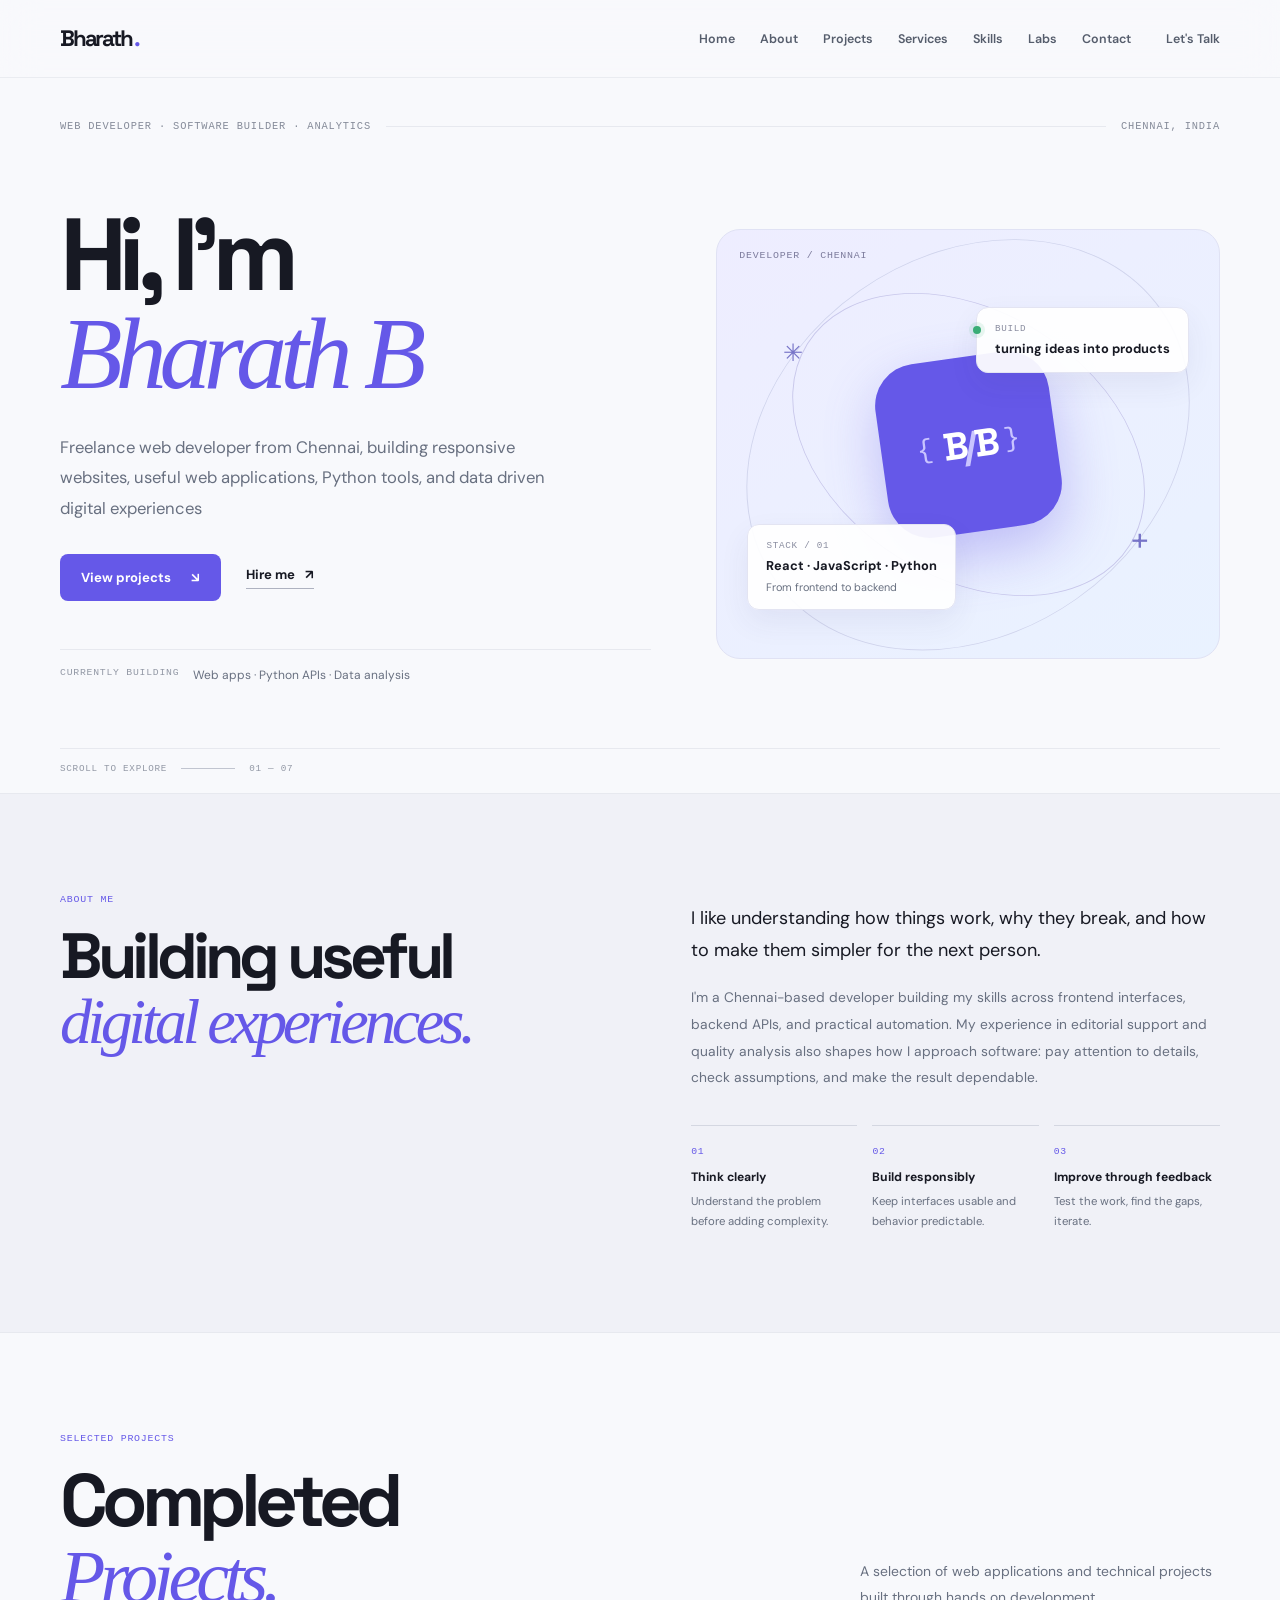
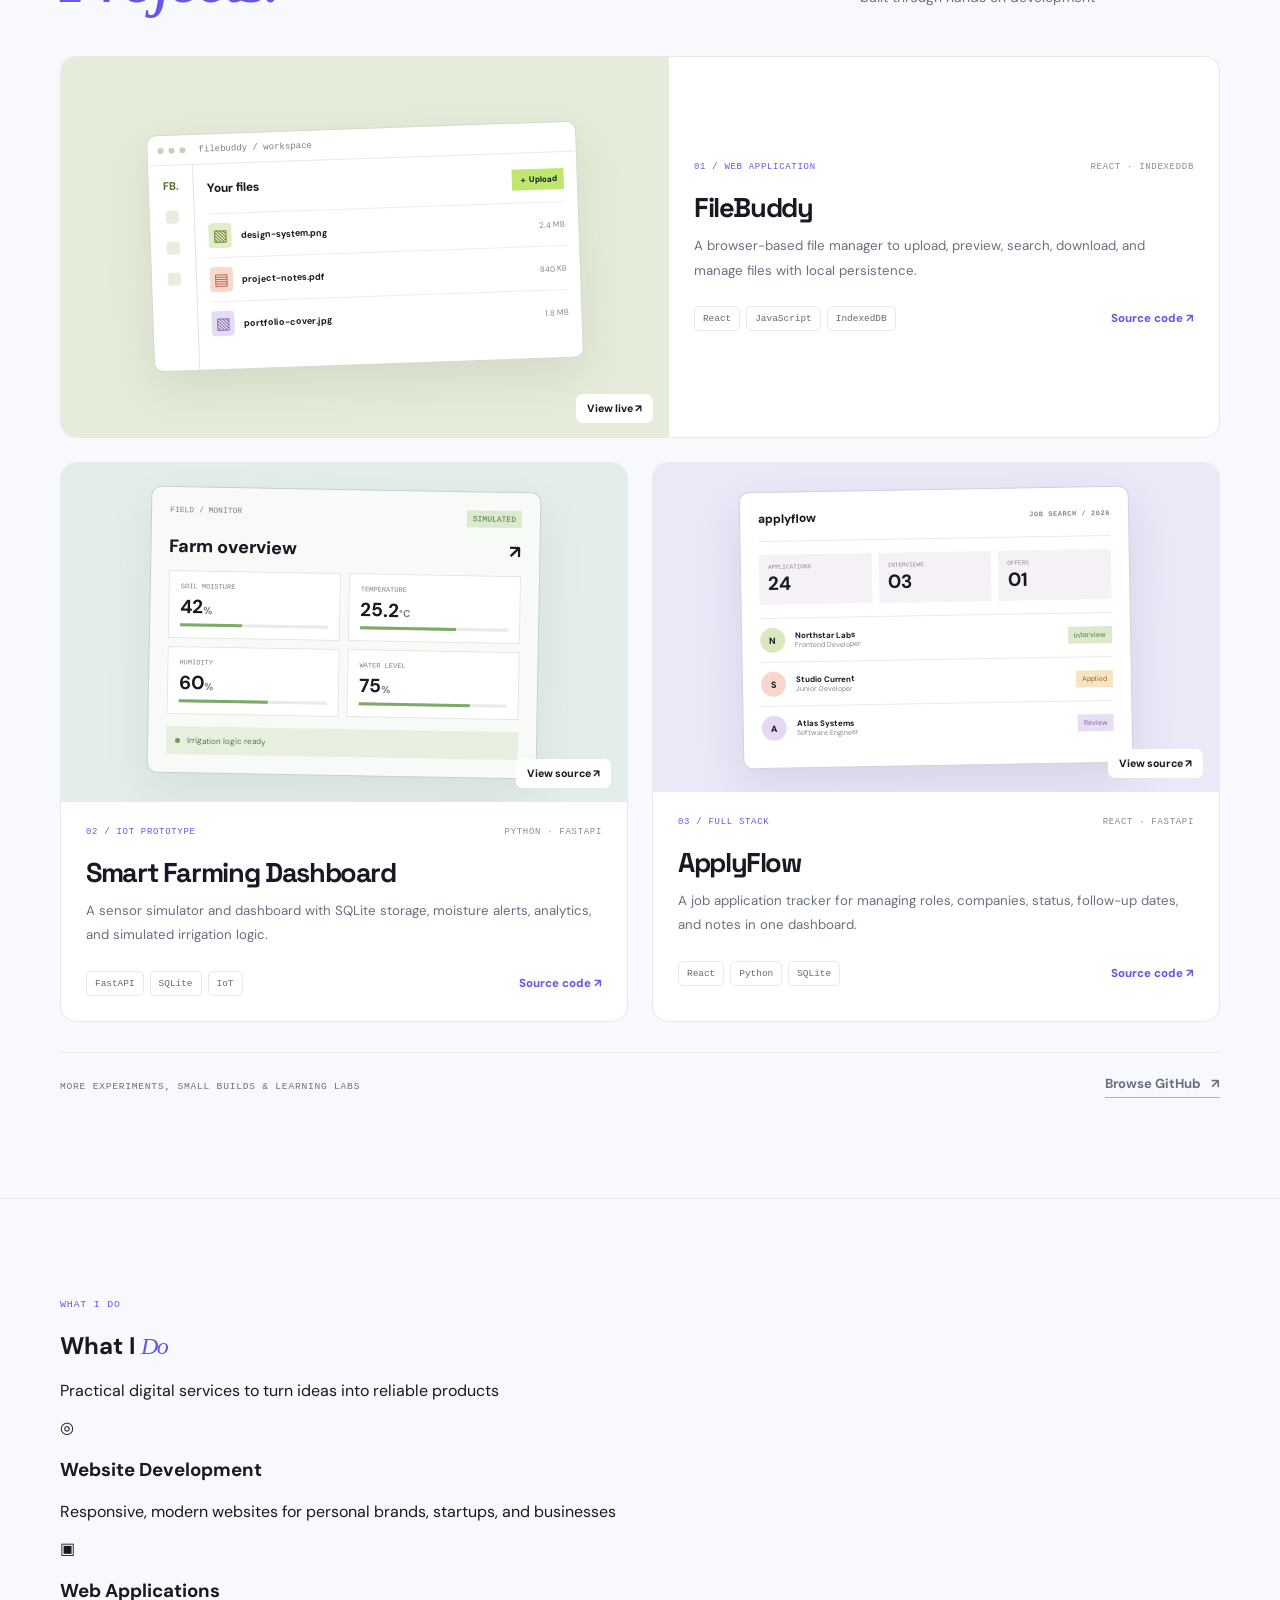
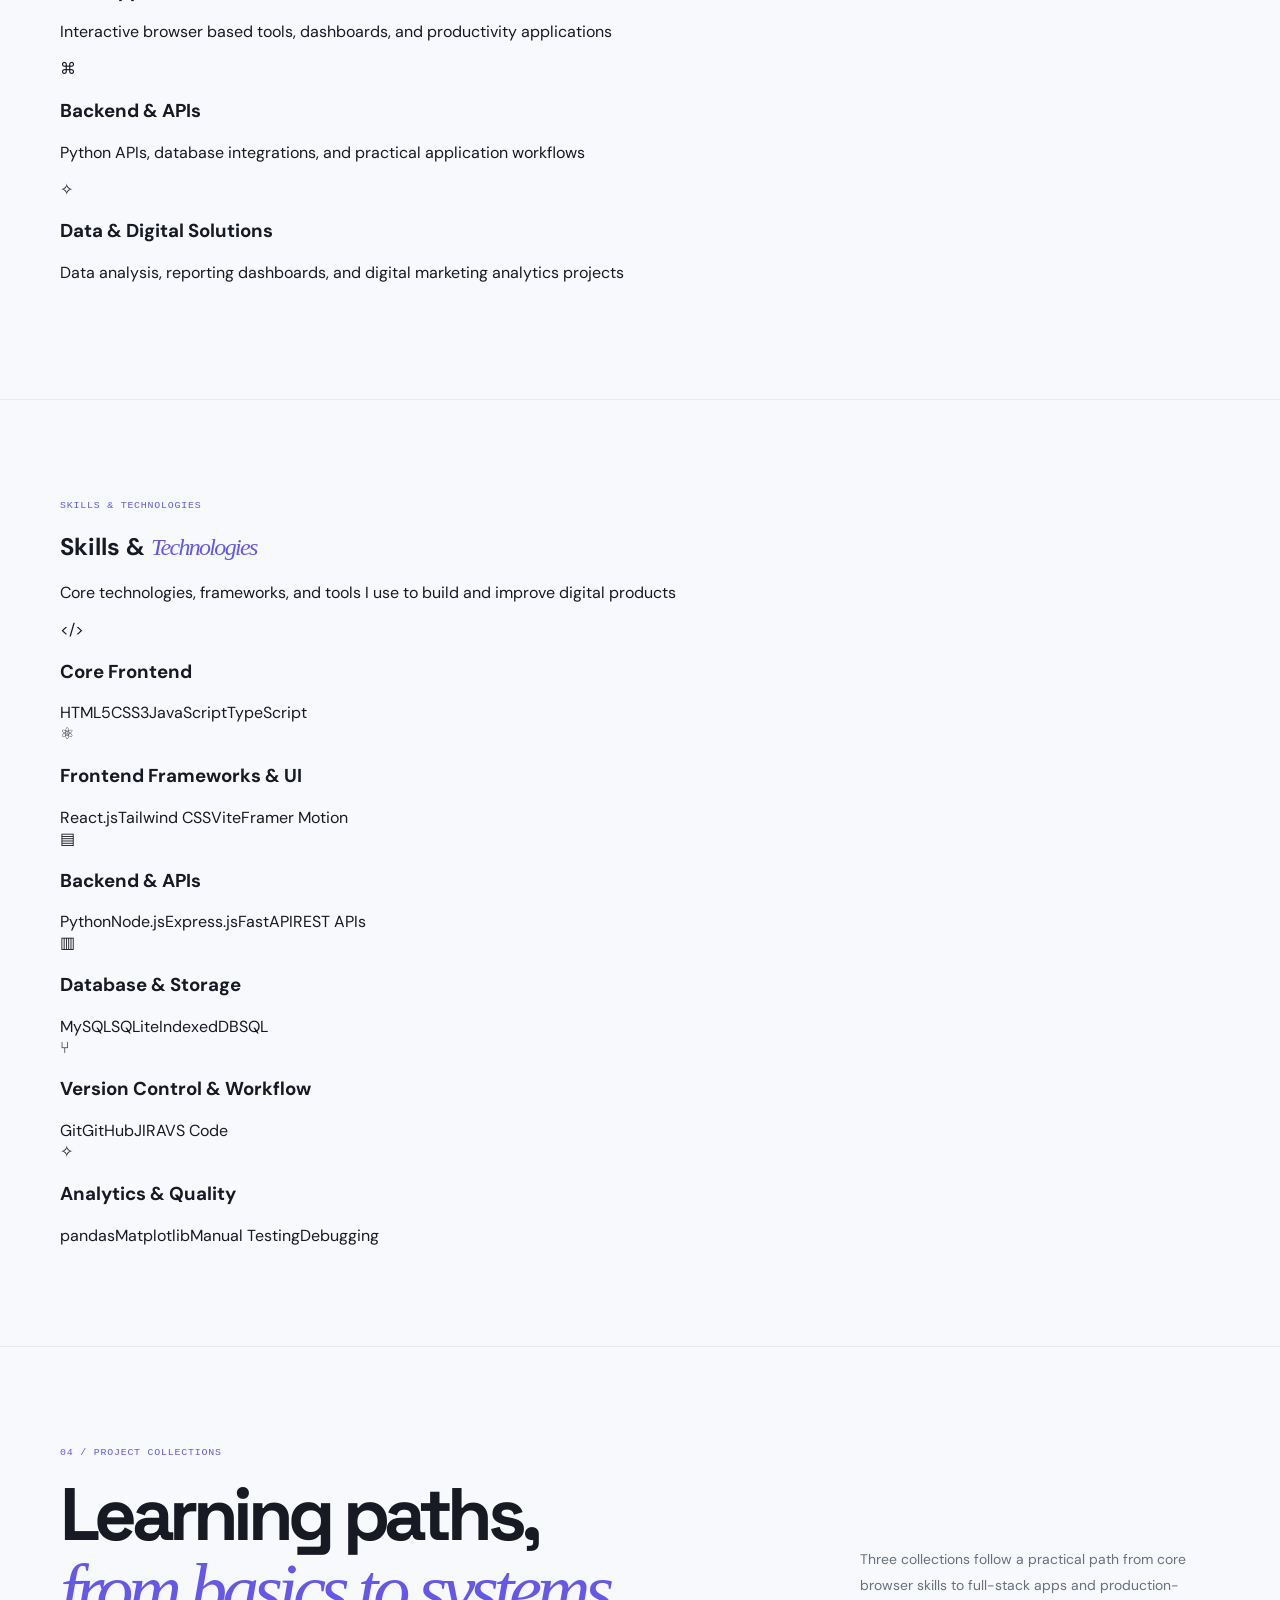
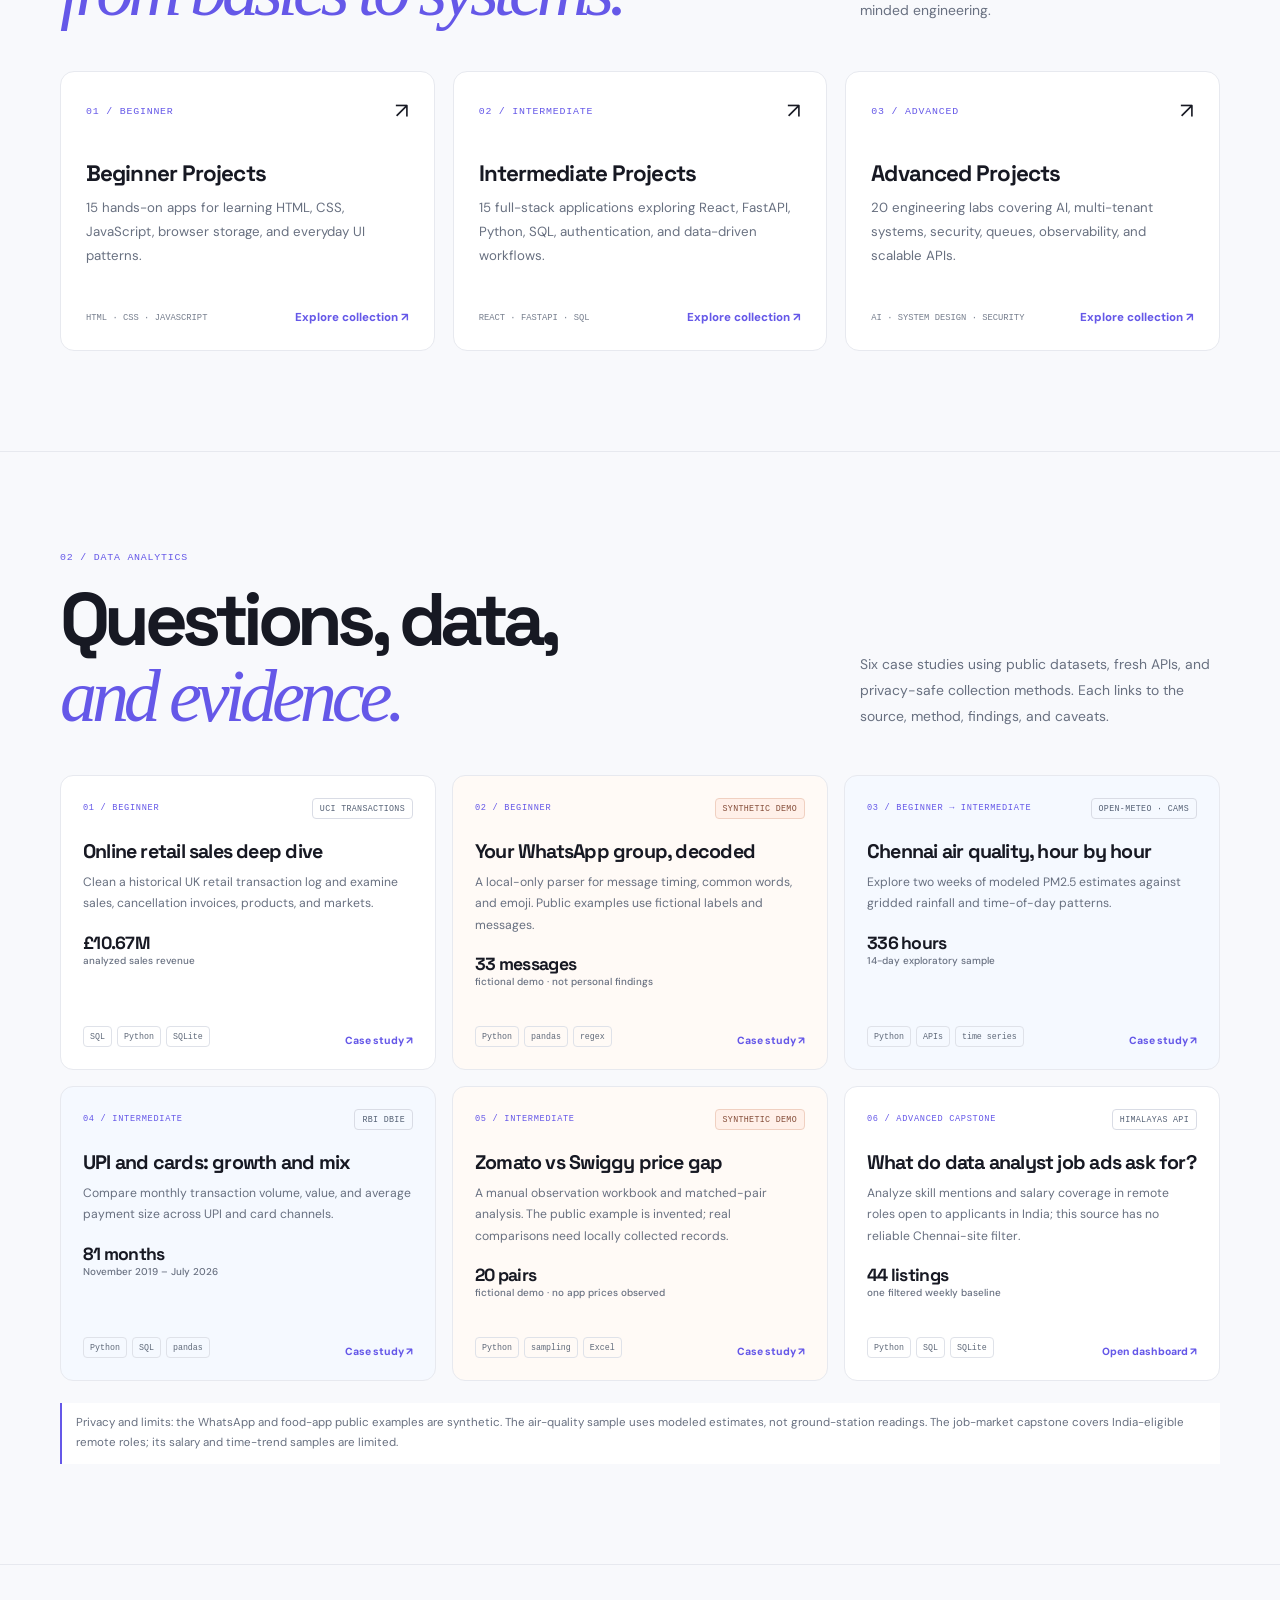
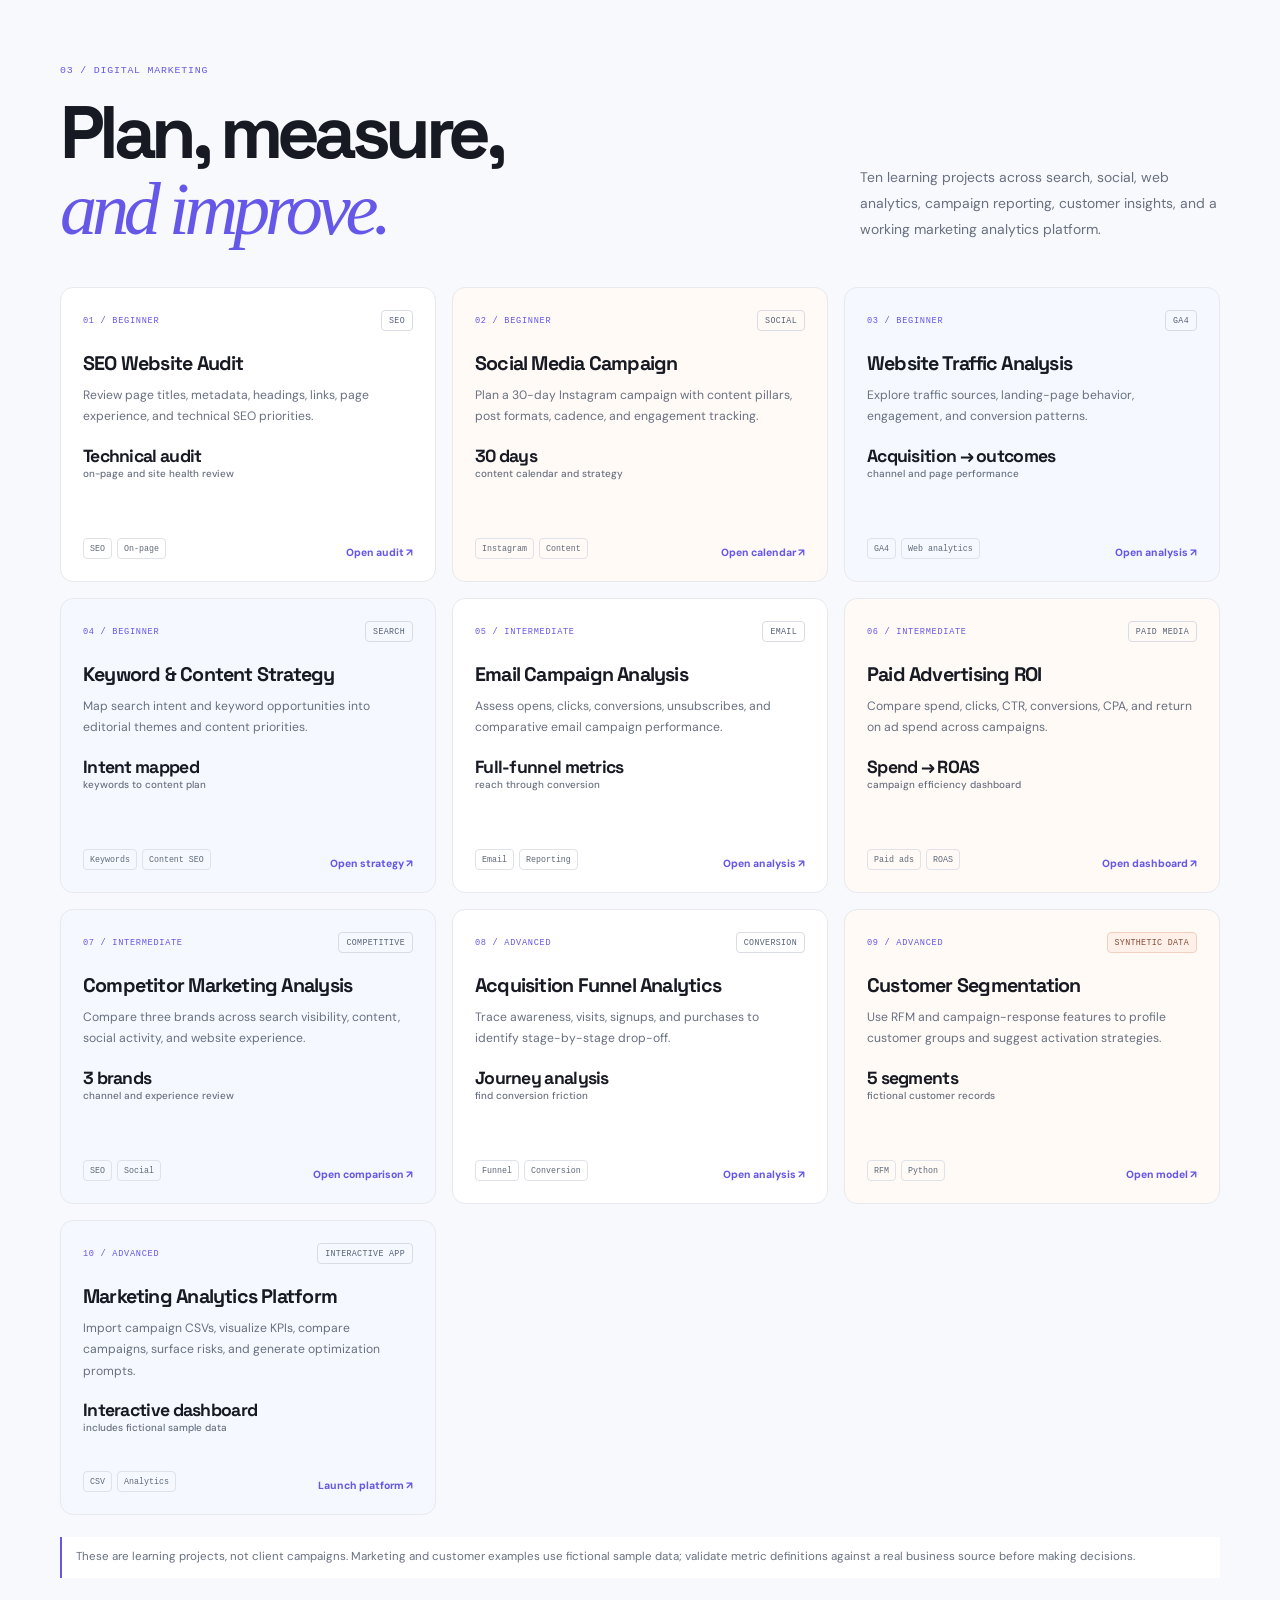
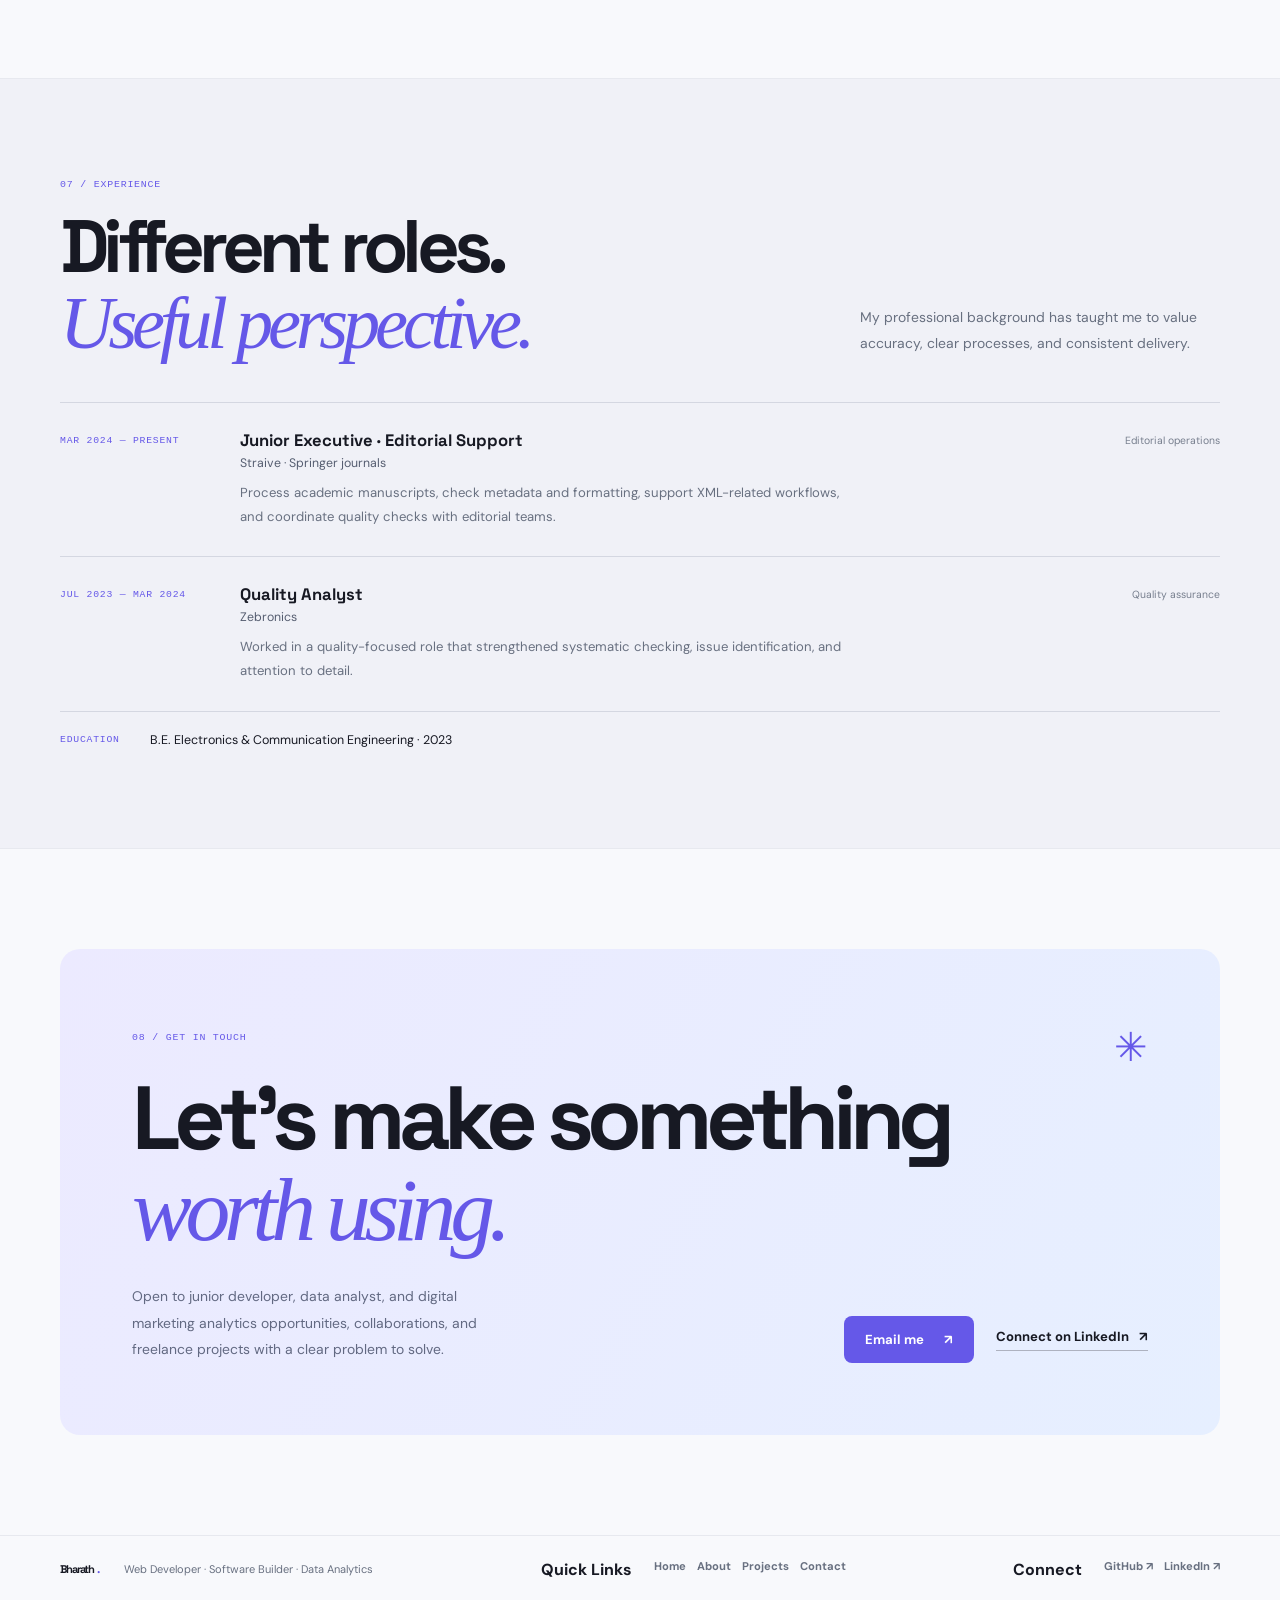
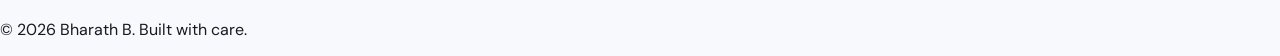
==== index.html @ 7e60afa2 "Rebuild portfolio structure to match reference layout" ====
<!doctype html>
<html lang="en">
<head>
  <meta charset="utf-8">
  <meta name="viewport" content="width=device-width, initial-scale=1">
  <meta name="theme-color" content="#f4f1e9">
  <meta name="description" content="Bharath B builds practical web applications and explores real-world questions through data analytics and digital marketing projects.">
  <meta property="og:title" content="Bharath B — Developer, Data Analytics & Digital Marketing Portfolio">
  <meta property="og:description" content="Selected development work, data analytics and digital marketing case studies, technical skills, and professional background of Bharath B.">
  <meta property="og:type" content="website">
  <title>Bharath B — Developer, Data Analytics & Digital Marketing Portfolio</title>
  <link rel="preconnect" href="https://fonts.googleapis.com">
  <link rel="preconnect" href="https://fonts.gstatic.com" crossorigin>
  <link href="https://fonts.googleapis.com/css2?family=DM+Mono:wght@400;500&family=Manrope:wght@400;500;600;700;800&display=swap" rel="stylesheet">
  <link rel="stylesheet" href="style.css">
  <script src="script.js" defer></script>
</head>
<body><a class="skip-link" href="#main">Skip to content</a><header class="site-header"><div class="nav-wrap"><a class="wordmark" href="#home">Bharath<span class="brand-dot">.</span></a><button class="menu-toggle" type="button" aria-expanded="false" aria-controls="main-nav">Menu <span>+</span></button><nav class="main-nav" id="main-nav"><a href="#home">Home</a><a href="#about">About</a><a href="#work">Projects</a><a href="#services">Services</a><a href="#stack">Skills</a><a href="#collections">Labs</a><a href="#contact">Contact</a></nav><a class="availability" href="mailto:Bharath.dev040402@gmail.com">Let's Talk</a></div></header><main id="main"><section class="hero page-wrap" id="home">
      <div class="hero-kicker"><span class="mono">WEB DEVELOPER · SOFTWARE BUILDER · ANALYTICS</span><span class="kicker-line"></span><span class="mono">CHENNAI, INDIA</span></div>
      <div class="hero-grid">
        <div class="hero-copy">
          <h1>Hi, I'm<br><span class="serif-accent">Bharath B</span></h1>
          <p class="hero-intro">Freelance web developer from Chennai, building responsive websites, useful web applications, Python tools, and data driven digital experiences</p>
          <div class="hero-actions">
            <a class="button button-dark" href="#work">View projects <span aria-hidden="true">↘</span></a>
            <a class="underlined-link" href="mailto:Bharath.dev040402@gmail.com">Hire me <span aria-hidden="true">↗</span></a>
          </div>
          <div class="hero-footnote"><span class="mono">CURRENTLY BUILDING</span><span>Web apps · Python APIs · Data analysis</span></div>
        </div>
        <div class="hero-visual" aria-label="Abstract illustration of a developer workspace">
          <div class="visual-label mono">DEVELOPER / CHENNAI</div>
          <div class="orbit orbit-a"></div><div class="orbit orbit-b"></div>
          <div class="visual-core"><span class="core-bracket">{</span><span class="core-bb">B<span>/</span>B</span><span class="core-bracket">}</span></div>
          <div class="floating-note note-top"><span class="note-dot"></span><span class="mono">BUILD</span><strong>turning ideas into products</strong></div>
          <div class="floating-note note-bottom"><span class="mono">STACK / 01</span><strong>React · JavaScript · Python</strong><span class="note-small">From frontend to backend</span></div>
          <span class="visual-cross cross-one">✳</span><span class="visual-cross cross-two">+</span>
        </div>
      </div>
      <div class="hero-bottom"><span class="mono">SCROLL TO EXPLORE</span><span class="scroll-rule"></span><span class="mono">01 — 07</span></div>
    </section><section class="about-section section-pad" id="about">
      <div class="page-wrap about-grid">
        <div><p class="section-index mono">ABOUT ME</p><h2>Building useful<br><span class="serif-accent">digital experiences.</span></h2></div>
        <div class="about-copy"><p class="about-lead">I like understanding how things work, why they break, and how to make them simpler for the next person.</p><p>I'm a Chennai-based developer building my skills across frontend interfaces, backend APIs, and practical automation. My experience in editorial support and quality analysis also shapes how I approach software: pay attention to details, check assumptions, and make the result dependable.</p><div class="principles"><div><span class="mono">01</span><b>Think clearly</b><p>Understand the problem before adding complexity.</p></div><div><span class="mono">02</span><b>Build responsibly</b><p>Keep interfaces usable and behavior predictable.</p></div><div><span class="mono">03</span><b>Improve through feedback</b><p>Test the work, find the gaps, iterate.</p></div></div></div>
      </div>
    </section><section class="work-section section-pad" id="work">
      <div class="page-wrap">
        <div class="section-head">
          <div><p class="section-index mono">SELECTED PROJECTS</p><h2>Completed<br><span class="serif-accent">Projects.</span></h2></div>
          <p class="section-summary">A selection of web applications and technical projects built through hands on development</p>
        </div>
        <div class="project-grid">
          <article class="project-card project-large">
            <a class="project-visual file-visual" href="https://lambent-chaja-765d34.netlify.app/" target="_blank" rel="noopener noreferrer" aria-label="Open FileBuddy demo">
              <div class="mock-window"><div class="mock-top"><span></span><span></span><span></span><span class="mock-title">filebuddy / workspace</span></div><div class="mock-body"><div class="mock-sidebar"><b>FB.</b><i></i><i></i><i></i></div><div class="mock-content"><div class="mock-heading">Your files <span>＋ Upload</span></div><div class="mock-files"><div><span class="file-icon mint">▧</span><b>design-system.png</b><small>2.4 MB</small></div><div><span class="file-icon coral">▤</span><b>project-notes.pdf</b><small>840 KB</small></div><div><span class="file-icon lilac">▧</span><b>portfolio-cover.jpg</b><small>1.8 MB</small></div></div></div></div></div>
              <span class="visual-open">View live ↗</span>
            </a>
            <div class="project-info"><div class="project-meta mono"><span>01 / WEB APPLICATION</span><span>REACT · INDEXEDDB</span></div><h3>FileBuddy</h3><p>A browser-based file manager to upload, preview, search, download, and manage files with local persistence.</p><div class="project-bottom"><div class="tag-row"><span>React</span><span>JavaScript</span><span>IndexedDB</span></div><a href="https://github.com/Bharathpurvath/filebuddy" target="_blank" rel="noopener noreferrer" class="arrow-link">Source code ↗</a></div></div>
          </article>
          <article class="project-card">
            <a class="project-visual farm-visual" href="https://github.com/Bharathpurvath/Bharath.B" target="_blank" rel="noopener noreferrer" aria-label="Open Smart Farming source code">
              <div class="farm-dashboard"><div class="farm-head"><span>FIELD / MONITOR</span><span class="live-pill">SIMULATED</span></div><div class="farm-title">Farm overview<span>↗</span></div><div class="sensor-grid"><div><small>SOIL MOISTURE</small><strong>42<span>%</span></strong><div class="meter"><i style="width:42%"></i></div></div><div><small>TEMPERATURE</small><strong>25.2<span>°C</span></strong><div class="meter"><i style="width:65%"></i></div></div><div><small>HUMIDITY</small><strong>60<span>%</span></strong><div class="meter"><i style="width:60%"></i></div></div><div><small>WATER LEVEL</small><strong>75<span>%</span></strong><div class="meter"><i style="width:75%"></i></div></div></div><div class="farm-status"><span></span> Irrigation logic ready</div></div>
              <span class="visual-open">View source ↗</span>
            </a>
            <div class="project-info"><div class="project-meta mono"><span>02 / IOT PROTOTYPE</span><span>PYTHON · FASTAPI</span></div><h3>Smart Farming Dashboard</h3><p>A sensor simulator and dashboard with SQLite storage, moisture alerts, analytics, and simulated irrigation logic.</p><div class="project-bottom"><div class="tag-row"><span>FastAPI</span><span>SQLite</span><span>IoT</span></div><a href="https://github.com/Bharathpurvath/Bharath.B" target="_blank" rel="noopener noreferrer" class="arrow-link">Source code ↗</a></div></div>
          </article>
          <article class="project-card">
            <a class="project-visual apply-visual" href="https://github.com/Bharathpurvath/applyflow-job-tracker" target="_blank" rel="noopener noreferrer" aria-label="Open ApplyFlow source code">
              <div class="apply-board"><div class="apply-top"><span>applyflow</span><span class="mono">JOB SEARCH / 2026</span></div><div class="apply-stats"><div><small>APPLICATIONS</small><strong>24</strong></div><div><small>INTERVIEWS</small><strong>03</strong></div><div><small>OFFERS</small><strong>01</strong></div></div><div class="apply-row"><span class="company-dot">N</span><span><b>Northstar Labs</b><small>Frontend Developer</small></span><em>Interview</em></div><div class="apply-row"><span class="company-dot coral-dot">S</span><span><b>Studio Current</b><small>Junior Developer</small></span><em class="status-applied">Applied</em></div><div class="apply-row"><span class="company-dot lilac-dot">A</span><span><b>Atlas Systems</b><small>Software Engineer</small></span><em class="status-review">Review</em></div></div>
              <span class="visual-open">View source ↗</span>
            </a>
            <div class="project-info"><div class="project-meta mono"><span>03 / FULL STACK</span><span>REACT · FASTAPI</span></div><h3>ApplyFlow</h3><p>A job application tracker for managing roles, companies, status, follow-up dates, and notes in one dashboard.</p><div class="project-bottom"><div class="tag-row"><span>React</span><span>Python</span><span>SQLite</span></div><a href="https://github.com/Bharathpurvath/applyflow-job-tracker" target="_blank" rel="noopener noreferrer" class="arrow-link">Source code ↗</a></div></div>
          </article>
        </div>
        <div class="all-work"><span class="mono">MORE EXPERIMENTS, SMALL BUILDS & LEARNING LABS</span><a href="https://github.com/Bharathpurvath" target="_blank" rel="noopener noreferrer" class="underlined-link">Browse GitHub <span aria-hidden="true">↗</span></a></div>
      </div>
    </section><section class="services-section section-pad" id="services"><div class="page-wrap"><div class="section-heading-centered"><p class="section-index mono">WHAT I DO</p><h2>What I <span class="serif-accent">Do</span></h2><p>Practical digital services to turn ideas into reliable products</p></div><div class="services-grid"><article class="service-card"><span class="service-icon">◎</span><h3>Website Development</h3><p>Responsive, modern websites for personal brands, startups, and businesses</p></article><article class="service-card"><span class="service-icon">▣</span><h3>Web Applications</h3><p>Interactive browser based tools, dashboards, and productivity applications</p></article><article class="service-card"><span class="service-icon">⌘</span><h3>Backend & APIs</h3><p>Python APIs, database integrations, and practical application workflows</p></article><article class="service-card"><span class="service-icon">✧</span><h3>Data & Digital Solutions</h3><p>Data analysis, reporting dashboards, and digital marketing analytics projects</p></article></div></div></section><section class="skills-section section-pad" id="stack"><div class="page-wrap"><div class="section-heading-centered"><p class="section-index mono">SKILLS & TECHNOLOGIES</p><h2>Skills & <span class="serif-accent">Technologies</span></h2><p>Core technologies, frameworks, and tools I use to build and improve digital products</p></div><div class="skills-grid"><article class="skill-card"><span class="service-icon">&lt;/&gt;</span><h3>Core Frontend</h3><div class="skill-pills"><span>HTML5</span><span>CSS3</span><span>JavaScript</span><span>TypeScript</span></div></article><article class="skill-card"><span class="service-icon">⚛</span><h3>Frontend Frameworks & UI</h3><div class="skill-pills"><span>React.js</span><span>Tailwind CSS</span><span>Vite</span><span>Framer Motion</span></div></article><article class="skill-card"><span class="service-icon">▤</span><h3>Backend & APIs</h3><div class="skill-pills"><span>Python</span><span>Node.js</span><span>Express.js</span><span>FastAPI</span><span>REST APIs</span></div></article><article class="skill-card"><span class="service-icon">▥</span><h3>Database & Storage</h3><div class="skill-pills"><span>MySQL</span><span>SQLite</span><span>IndexedDB</span><span>SQL</span></div></article><article class="skill-card"><span class="service-icon">⑂</span><h3>Version Control & Workflow</h3><div class="skill-pills"><span>Git</span><span>GitHub</span><span>JIRA</span><span>VS Code</span></div></article><article class="skill-card"><span class="service-icon">✧</span><h3>Analytics & Quality</h3><div class="skill-pills"><span>pandas</span><span>Matplotlib</span><span>Manual Testing</span><span>Debugging</span></div></article></div></div></section><section class="collection-section section-pad" id="collections" aria-labelledby="collection-title">
      <div class="page-wrap">
        <div class="section-head">
          <div><p class="section-index mono">04 / PROJECT COLLECTIONS</p><h2 id="collection-title">Learning paths,<br><span class="serif-accent">from basics to systems.</span></h2></div>
          <p class="section-summary">Three collections follow a practical path from core browser skills to full-stack apps and production-minded engineering.</p>
        </div>
        <div class="collection-grid">
          <a class="collection-card" href="https://bharathpurvath.github.io/beginner-projects/" target="_blank" rel="noopener noreferrer">
            <div class="collection-card-top"><span class="mono">01 / BEGINNER</span><span class="collection-arrow" aria-hidden="true">↗</span></div>
            <h3>Beginner Projects</h3>
            <p>15 hands-on apps for learning HTML, CSS, JavaScript, browser storage, and everyday UI patterns.</p>
            <div class="collection-card-bottom"><span class="collection-skills">HTML · CSS · JAVASCRIPT</span><span class="collection-link">Explore collection ↗</span></div>
          </a>
          <a class="collection-card" href="https://bharathpurvath.github.io/intermediate-projects/" target="_blank" rel="noopener noreferrer">
            <div class="collection-card-top"><span class="mono">02 / INTERMEDIATE</span><span class="collection-arrow" aria-hidden="true">↗</span></div>
            <h3>Intermediate Projects</h3>
            <p>15 full-stack applications exploring React, FastAPI, Python, SQL, authentication, and data-driven workflows.</p>
            <div class="collection-card-bottom"><span class="collection-skills">REACT · FASTAPI · SQL</span><span class="collection-link">Explore collection ↗</span></div>
          </a>
          <a class="collection-card" href="https://bharathpurvath.github.io/advanced-projects/" target="_blank" rel="noopener noreferrer">
            <div class="collection-card-top"><span class="mono">03 / ADVANCED</span><span class="collection-arrow" aria-hidden="true">↗</span></div>
            <h3>Advanced Projects</h3>
            <p>20 engineering labs covering AI, multi-tenant systems, security, queues, observability, and scalable APIs.</p>
            <div class="collection-card-bottom"><span class="collection-skills">AI · SYSTEM DESIGN · SECURITY</span><span class="collection-link">Explore collection ↗</span></div>
          </a>
        </div>
      </div>
    </section><section class="data-section section-pad" id="data-work" aria-labelledby="data-title">
      <div class="page-wrap">
        <div class="section-head">
          <div><p class="section-index mono">02 / DATA ANALYTICS</p><h2 id="data-title">Questions, data,<br><span class="serif-accent">and evidence.</span></h2></div>
          <p class="section-summary">Six case studies using public datasets, fresh APIs, and privacy-safe collection methods. Each links to the source, method, findings, and caveats.</p>
        </div>
        <div class="data-grid">
          <article class="data-card"><div class="data-card-top"><span class="mono">01 / BEGINNER</span><span class="data-kind">UCI TRANSACTIONS</span></div><h3>Online retail sales deep dive</h3><p>Clean a historical UK retail transaction log and examine sales, cancellation invoices, products, and markets.</p><div class="data-stat">£10.67M <span>analyzed sales revenue</span></div><div class="data-card-bottom"><div class="data-tags"><span>SQL</span><span>Python</span><span>SQLite</span></div><a href="https://github.com/Bharathpurvath/advanced-projects/tree/main/online-retail-sales-deep-dive">Case study ↗</a></div></article>
          <article class="data-card data-warm"><div class="data-card-top"><span class="mono">02 / BEGINNER</span><span class="data-kind synthetic">SYNTHETIC DEMO</span></div><h3>Your WhatsApp group, decoded</h3><p>A local-only parser for message timing, common words, and emoji. Public examples use fictional labels and messages.</p><div class="data-stat">33 messages <span>fictional demo · not personal findings</span></div><div class="data-card-bottom"><div class="data-tags"><span>Python</span><span>pandas</span><span>regex</span></div><a href="https://github.com/Bharathpurvath/advanced-projects/tree/main/whatsapp-group-chat-decoded">Case study ↗</a></div></article>
          <article class="data-card data-cool"><div class="data-card-top"><span class="mono">03 / BEGINNER → INTERMEDIATE</span><span class="data-kind">OPEN-METEO · CAMS</span></div><h3>Chennai air quality, hour by hour</h3><p>Explore two weeks of modeled PM2.5 estimates against gridded rainfall and time-of-day patterns.</p><div class="data-stat">336 hours <span>14-day exploratory sample</span></div><div class="data-card-bottom"><div class="data-tags"><span>Python</span><span>APIs</span><span>time series</span></div><a href="https://github.com/Bharathpurvath/advanced-projects/tree/main/chennai-air-quality-hourly">Case study ↗</a></div></article>
          <article class="data-card data-cool"><div class="data-card-top"><span class="mono">04 / INTERMEDIATE</span><span class="data-kind">RBI DBIE</span></div><h3>UPI and cards: growth and mix</h3><p>Compare monthly transaction volume, value, and average payment size across UPI and card channels.</p><div class="data-stat">81 months <span>November 2019 – July 2026</span></div><div class="data-card-bottom"><div class="data-tags"><span>Python</span><span>SQL</span><span>pandas</span></div><a href="https://github.com/Bharathpurvath/advanced-projects/tree/main/upi-payments-and-cards">Case study ↗</a></div></article>
          <article class="data-card data-warm"><div class="data-card-top"><span class="mono">05 / INTERMEDIATE</span><span class="data-kind synthetic">SYNTHETIC DEMO</span></div><h3>Zomato vs Swiggy price gap</h3><p>A manual observation workbook and matched-pair analysis. The public example is invented; real comparisons need locally collected records.</p><div class="data-stat">20 pairs <span>fictional demo · no app prices observed</span></div><div class="data-card-bottom"><div class="data-tags"><span>Python</span><span>sampling</span><span>Excel</span></div><a href="https://github.com/Bharathpurvath/advanced-projects/tree/main/zomato-swiggy-price-gap">Case study ↗</a></div></article>
          <article class="data-card"><div class="data-card-top"><span class="mono">06 / ADVANCED CAPSTONE</span><span class="data-kind">HIMALAYAS API</span></div><h3>What do data analyst job ads ask for?</h3><p>Analyze skill mentions and salary coverage in remote roles open to applicants in India; this source has no reliable Chennai-site filter.</p><div class="data-stat">44 listings <span>one filtered weekly baseline</span></div><div class="data-card-bottom"><div class="data-tags"><span>Python</span><span>SQL</span><span>SQLite</span></div><a href="https://bharathpurvath.github.io/advanced-projects/india-data-analyst-job-market-capstone/reports/dashboard.html">Open dashboard ↗</a></div></article>
        </div>
        <p class="data-note">Privacy and limits: the WhatsApp and food-app public examples are synthetic. The air-quality sample uses modeled estimates, not ground-station readings. The job-market capstone covers India-eligible remote roles; its salary and time-trend samples are limited.</p>
      </div>
    </section><section class="data-section section-pad" id="marketing-work" aria-labelledby="marketing-title">
      <div class="page-wrap">
        <div class="section-head">
          <div><p class="section-index mono">03 / DIGITAL MARKETING</p><h2 id="marketing-title">Plan, measure,<br><span class="serif-accent">and improve.</span></h2></div>
          <p class="section-summary">Ten learning projects across search, social, web analytics, campaign reporting, customer insights, and a working marketing analytics platform.</p>
        </div>
        <div class="data-grid">
          <article class="data-card"><div class="data-card-top"><span class="mono">01 / BEGINNER</span><span class="data-kind">SEO</span></div><h3>SEO Website Audit</h3><p>Review page titles, metadata, headings, links, page experience, and technical SEO priorities.</p><div class="data-stat">Technical audit <span>on-page and site health review</span></div><div class="data-card-bottom"><div class="data-tags"><span>SEO</span><span>On-page</span></div><a href="digital-marketing/seo-website-audit.html">Open audit ↗</a></div></article>
          <article class="data-card data-warm"><div class="data-card-top"><span class="mono">02 / BEGINNER</span><span class="data-kind">SOCIAL</span></div><h3>Social Media Campaign</h3><p>Plan a 30-day Instagram campaign with content pillars, post formats, cadence, and engagement tracking.</p><div class="data-stat">30 days <span>content calendar and strategy</span></div><div class="data-card-bottom"><div class="data-tags"><span>Instagram</span><span>Content</span></div><a href="digital-marketing/instagram-content-calendar.xlsx">Open calendar ↗</a></div></article>
          <article class="data-card data-cool"><div class="data-card-top"><span class="mono">03 / BEGINNER</span><span class="data-kind">GA4</span></div><h3>Website Traffic Analysis</h3><p>Explore traffic sources, landing-page behavior, engagement, and conversion patterns.</p><div class="data-stat">Acquisition → outcomes <span>channel and page performance</span></div><div class="data-card-bottom"><div class="data-tags"><span>GA4</span><span>Web analytics</span></div><a href="digital-marketing/website-traffic-analysis.xlsx">Open analysis ↗</a></div></article>
          <article class="data-card data-cool"><div class="data-card-top"><span class="mono">04 / BEGINNER</span><span class="data-kind">SEARCH</span></div><h3>Keyword & Content Strategy</h3><p>Map search intent and keyword opportunities into editorial themes and content priorities.</p><div class="data-stat">Intent mapped <span>keywords to content plan</span></div><div class="data-card-bottom"><div class="data-tags"><span>Keywords</span><span>Content SEO</span></div><a href="digital-marketing/keyword-research-content-strategy.xlsx">Open strategy ↗</a></div></article>
          <article class="data-card"><div class="data-card-top"><span class="mono">05 / INTERMEDIATE</span><span class="data-kind">EMAIL</span></div><h3>Email Campaign Analysis</h3><p>Assess opens, clicks, conversions, unsubscribes, and comparative email campaign performance.</p><div class="data-stat">Full-funnel metrics <span>reach through conversion</span></div><div class="data-card-bottom"><div class="data-tags"><span>Email</span><span>Reporting</span></div><a href="digital-marketing/email-campaign-analysis.xlsx">Open analysis ↗</a></div></article>
          <article class="data-card data-warm"><div class="data-card-top"><span class="mono">06 / INTERMEDIATE</span><span class="data-kind">PAID MEDIA</span></div><h3>Paid Advertising ROI</h3><p>Compare spend, clicks, CTR, conversions, CPA, and return on ad spend across campaigns.</p><div class="data-stat">Spend → ROAS <span>campaign efficiency dashboard</span></div><div class="data-card-bottom"><div class="data-tags"><span>Paid ads</span><span>ROAS</span></div><a href="digital-marketing/paid-advertising-roi-dashboard.xlsx">Open dashboard ↗</a></div></article>
          <article class="data-card data-cool"><div class="data-card-top"><span class="mono">07 / INTERMEDIATE</span><span class="data-kind">COMPETITIVE</span></div><h3>Competitor Marketing Analysis</h3><p>Compare three brands across search visibility, content, social activity, and website experience.</p><div class="data-stat">3 brands <span>channel and experience review</span></div><div class="data-card-bottom"><div class="data-tags"><span>SEO</span><span>Social</span></div><a href="digital-marketing/competitor-digital-marketing-analysis.xlsx">Open comparison ↗</a></div></article>
          <article class="data-card"><div class="data-card-top"><span class="mono">08 / ADVANCED</span><span class="data-kind">CONVERSION</span></div><h3>Acquisition Funnel Analytics</h3><p>Trace awareness, visits, signups, and purchases to identify stage-by-stage drop-off.</p><div class="data-stat">Journey analysis <span>find conversion friction</span></div><div class="data-card-bottom"><div class="data-tags"><span>Funnel</span><span>Conversion</span></div><a href="digital-marketing/customer-acquisition-funnel-analysis.xlsx">Open analysis ↗</a></div></article>
          <article class="data-card data-warm"><div class="data-card-top"><span class="mono">09 / ADVANCED</span><span class="data-kind synthetic">SYNTHETIC DATA</span></div><h3>Customer Segmentation</h3><p>Use RFM and campaign-response features to profile customer groups and suggest activation strategies.</p><div class="data-stat">5 segments <span>fictional customer records</span></div><div class="data-card-bottom"><div class="data-tags"><span>RFM</span><span>Python</span></div><a href="digital-marketing/customer-segmentation-analysis.xlsx">Open model ↗</a></div></article>
          <article class="data-card data-cool"><div class="data-card-top"><span class="mono">10 / ADVANCED</span><span class="data-kind">INTERACTIVE APP</span></div><h3>Marketing Analytics Platform</h3><p>Import campaign CSVs, visualize KPIs, compare campaigns, surface risks, and generate optimization prompts.</p><div class="data-stat">Interactive dashboard <span>includes fictional sample data</span></div><div class="data-card-bottom"><div class="data-tags"><span>CSV</span><span>Analytics</span></div><a href="digital-marketing/digital-marketing-analytics-platform.html">Launch platform ↗</a></div></article>
        </div>
        <p class="data-note">These are learning projects, not client campaigns. Marketing and customer examples use fictional sample data; validate metric definitions against a real business source before making decisions.</p>
      </div>
    </section><section class="experience-section section-pad" id="experience">
      <div class="page-wrap">
        <div class="section-head"><div><p class="section-index mono">07 / EXPERIENCE</p><h2>Different roles.<br><span class="serif-accent">Useful perspective.</span></h2></div><p class="section-summary">My professional background has taught me to value accuracy, clear processes, and consistent delivery.</p></div>
        <div class="timeline">
          <article class="timeline-item"><div class="timeline-date mono">MAR 2024 — PRESENT</div><div><h3>Junior Executive · Editorial Support</h3><p class="timeline-org">Straive · Springer journals</p><p>Process academic manuscripts, check metadata and formatting, support XML-related workflows, and coordinate quality checks with editorial teams.</p></div><span class="timeline-kind">Editorial operations</span></article>
          <article class="timeline-item"><div class="timeline-date mono">JUL 2023 — MAR 2024</div><div><h3>Quality Analyst</h3><p class="timeline-org">Zebronics</p><p>Worked in a quality-focused role that strengthened systematic checking, issue identification, and attention to detail.</p></div><span class="timeline-kind">Quality assurance</span></article>
        </div>
        <p class="education-note"><span class="mono">EDUCATION</span><span>B.E. Electronics & Communication Engineering · 2023</span></p>
      </div>
    </section><section class="contact-section section-pad" id="contact">
      <div class="page-wrap contact-box"><div class="contact-top"><p class="section-index mono">08 / GET IN TOUCH</p><span class="contact-star" aria-hidden="true">✳</span></div><h2>Let's make something<br><span class="serif-accent">worth using.</span></h2><div class="contact-bottom"><p>Open to junior developer, data analyst, and digital marketing analytics opportunities, collaborations, and freelance projects with a clear problem to solve.</p><div class="contact-actions"><a class="button button-dark" href="mailto:Bharath.dev040402@gmail.com">Email me <span aria-hidden="true">↗</span></a><a class="underlined-link" href="https://linkedin.com/in/bharath-b-3a0bb9207" target="_blank" rel="noopener noreferrer">Connect on LinkedIn <span aria-hidden="true">↗</span></a></div></div></div>
    </section></main><footer class="site-footer"><div class="page-wrap footer-inner"><div><a class="wordmark" href="#home">Bharath<span class="brand-dot">.</span></a><p>Web Developer · Software Builder · Data Analytics</p></div><div><b>Quick Links</b><p><a href="#home">Home</a>　<a href="#about">About</a>　<a href="#work">Projects</a>　<a href="#contact">Contact</a></p></div><div><b>Connect</b><p><a href="https://github.com/Bharathpurvath" target="_blank" rel="noopener noreferrer">GitHub ↗</a>　<a href="https://linkedin.com/in/bharath-b-3a0bb9207" target="_blank" rel="noopener noreferrer">LinkedIn ↗</a></p></div></div><p class="copyright">© 2026 Bharath B. Built with care.</p></footer></body></html>
---- style.css ----
@import url('https://fonts.googleapis.com/css2?family=DM+Sans:wght@400;500;600;700;800&family=Space+Grotesk:wght@400;500;600;700&display=swap');
:root{--bg:#f8f9fc;--surface:#fff;--ink:#171923;--muted:#687080;--line:#e7e9ef;--accent:#6558e8;--accent2:#eceaff;--sans:'DM Sans',sans-serif;--display:'Space Grotesk',sans-serif;--mono:ui-monospace,SFMono-Regular,Consolas,monospace}
*{box-sizing:border-box}html{scroll-behavior:smooth;scroll-padding-top:90px}body{margin:0;background:var(--bg);color:var(--ink);font-family:var(--sans);-webkit-font-smoothing:antialiased}a{color:inherit;text-decoration:none}button{font:inherit}.page-wrap,.nav-wrap{width:min(1160px,calc(100% - 64px));margin:auto}.mono{font-family:var(--mono);letter-spacing:.08em}.skip-link{position:absolute;left:-999px;top:8px;background:#fff;padding:10px;z-index:100}.skip-link:focus{left:8px}
.site-header{height:78px;position:sticky;top:0;z-index:50;background:#f8f9fcdd;backdrop-filter:blur(18px);border-bottom:1px solid #e7e9efcc}.nav-wrap{height:100%;display:flex;align-items:center;gap:35px}.wordmark{font:700 1.4rem var(--display);letter-spacing:-.1em}.wordmark span{color:var(--accent);padding:0 3px}.main-nav{display:flex;align-items:center;gap:25px;margin-left:auto}.main-nav a,.availability{font-size:.78rem;font-weight:600;color:#555d6c;transition:color .2s}.main-nav a:hover,.availability:hover{color:var(--accent)}.availability{display:flex;align-items:center;gap:9px;white-space:nowrap}.availability span,.note-dot{width:8px;height:8px;border-radius:50%;background:#39ad76;box-shadow:0 0 0 4px #39ad761c}.menu-toggle{display:none}
.hero{padding-top:42px}.hero-kicker{display:flex;align-items:center;gap:15px;color:#858b99;font-size:.65rem}.kicker-line{height:1px;flex:1;background:var(--line)}.hero-grid{display:grid;grid-template-columns:1.08fr .92fr;gap:65px;align-items:center;padding:74px 0 65px}.hero h1{font:700 clamp(4.2rem,8vw,7.4rem)/.96 var(--display);letter-spacing:-.085em;margin:0}.serif-accent{font-family:Georgia,serif;font-weight:400;font-style:italic;letter-spacing:-.07em;color:var(--accent)}.period{color:var(--accent)}.hero-intro{max-width:510px;margin:28px 0 0;color:var(--muted);font-size:1.04rem;line-height:1.85}.hero-actions{display:flex;align-items:center;gap:25px;margin-top:30px}.button{display:inline-flex;align-items:center;justify-content:center;gap:20px;padding:15px 21px;border-radius:8px;font-size:.82rem;font-weight:700;transition:transform .2s,box-shadow .2s,background .2s}.button:hover{transform:translateY(-3px);box-shadow:0 12px 25px #6558e833}.button-dark{background:var(--accent);color:white}.button-dark:hover{background:#5145d2}.underlined-link{display:inline-flex;align-items:center;gap:10px;font-size:.82rem;font-weight:700;border-bottom:1px solid #aeb2c0;padding-bottom:5px}.underlined-link:hover{color:var(--accent);border-color:var(--accent)}.hero-footnote{display:flex;flex-wrap:wrap;gap:14px;margin-top:48px;padding-top:17px;border-top:1px solid var(--line);font-size:.75rem;color:var(--muted)}.hero-footnote .mono{font-size:.61rem;color:#9298a5}
.hero-visual{position:relative;min-height:430px;display:grid;place-items:center;overflow:hidden;background:linear-gradient(145deg,#eeedff,#e9f2ff);border:1px solid #e0e2f4;border-radius:24px}.visual-label{position:absolute;top:20px;left:22px;color:#7c7b9c;font-size:.62rem}.orbit{position:absolute;border:1px solid #c9c8eb;border-radius:50%;width:76%;aspect-ratio:1}.orbit-a{transform:rotate(32deg) scaleY(.7)}.orbit-b{transform:rotate(-35deg) scaleY(.8);width:94%;border-color:#d1d5ed}.visual-core{position:relative;width:175px;height:175px;border-radius:42px;background:var(--accent);color:#fff;display:flex;align-items:center;justify-content:center;gap:10px;box-shadow:0 22px 55px #6558e855;transform:rotate(-8deg)}.core-bb{font:700 2.4rem var(--display);letter-spacing:-.12em}.core-bb span{color:#c9c4ff}.core-bracket{font:1.7rem var(--mono);color:#c9c4ff}.floating-note{position:absolute;display:flex;flex-direction:column;gap:6px;padding:15px 18px;background:#ffffffed;border:1px solid #e3e4f2;border-radius:12px;box-shadow:0 12px 30px #37356b12}.floating-note .mono{font-size:.58rem;color:#8a8da0}.floating-note strong{font-size:.8rem}.note-top{top:77px;right:6%}.note-top .note-dot{position:absolute;top:18px;left:-4px}.note-bottom{bottom:48px;left:6%}.note-small{font-size:.68rem;color:var(--muted)}.visual-cross{position:absolute;color:#7774c8}.cross-one{top:25%;left:13%;font-size:1.5rem}.cross-two{right:14%;bottom:23%;font-size:2rem}.hero-bottom{display:flex;align-items:center;gap:14px;border-top:1px solid var(--line);padding:14px 0 19px;color:#9298a5}.hero-bottom .mono{font-size:.58rem}.scroll-rule{height:1px;width:54px;background:#c1c5d0}
.section-pad{padding:100px 0;border-top:1px solid var(--line)}.section-head{display:flex;justify-content:space-between;align-items:end;gap:40px;margin-bottom:40px}.section-index{margin:0 0 19px;color:var(--accent);font-size:.62rem}.section-head h2,.about-grid h2,.stack-grid h2,.contact-box h2{font:700 clamp(2.8rem,5.8vw,4.8rem)/1.02 var(--display);letter-spacing:-.075em;margin:0}.section-summary{max-width:360px;color:var(--muted);font-size:.87rem;line-height:1.85;margin:0 0 5px}
.project-grid{display:grid;grid-template-columns:1fr 1fr;gap:24px}.project-card{min-width:0;background:var(--surface);border:1px solid var(--line);border-radius:16px;overflow:hidden;transition:transform .25s,box-shadow .25s}.project-card:hover{transform:translateY(-5px);box-shadow:0 18px 45px #22263a0d}.project-large{grid-column:1/-1;display:grid;grid-template-columns:1.05fr .95fr}.project-visual{min-height:290px;position:relative;display:flex;align-items:center;justify-content:center;overflow:hidden;padding:26px}.project-large .project-visual{min-height:380px}.file-visual{background:#e5edda}.farm-visual{background:#e3eeea}.apply-visual{background:#ece8f8}.mock-window{width:100%;max-width:430px;background:#fff;border:1px solid #d5dacd;border-radius:10px;overflow:hidden;box-shadow:0 18px 45px #52604420;transform:rotate(-2deg)}.mock-top{height:30px;border-bottom:1px solid #e9ebe5;display:flex;align-items:center;gap:5px;padding:0 10px}.mock-top>span:not(.mock-title){width:6px;height:6px;border-radius:50%;background:#c9cec0}.mock-title{font:9px var(--mono);color:#7b8174;margin-left:8px}.mock-body{display:flex;min-height:205px}.mock-sidebar{width:45px;display:flex;flex-direction:column;align-items:center;gap:18px;padding:13px 0;border-right:1px solid #e4e4db;color:#526c2d}.mock-sidebar b{font-size:11px}.mock-sidebar i{width:13px;height:13px;border-radius:3px;background:#e9ecdf}.mock-content{padding:16px 13px;flex:1;min-width:0}.mock-heading{display:flex;justify-content:space-between;gap:8px;font-size:12px;font-weight:800;margin-bottom:12px}.mock-heading span{background:#bfe76d;padding:5px 7px;font-size:8px}.mock-files>div{display:grid;grid-template-columns:25px 1fr auto;gap:7px;align-items:center;padding:9px 0;border-top:1px solid #efeee7}.mock-files b{font-size:9px;overflow:hidden;text-overflow:ellipsis;white-space:nowrap}.mock-files small{font-size:8px;color:#85897f}.file-icon{display:grid;place-items:center;width:23px;height:25px;border-radius:4px}.mint{background:#e2edc8;color:#637e34}.coral{background:#f8d9ce;color:#b55c49}.lilac{background:#e5dbf5;color:#7e68a5}.visual-open{position:absolute;bottom:14px;right:16px;background:#fff;padding:8px 11px;border-radius:7px;font-size:.66rem;font-weight:800}.project-info{padding:25px}.project-large .project-info{align-self:center}.project-meta{display:flex;flex-wrap:wrap;justify-content:space-between;gap:10px;color:#858b99;font-size:.56rem}.project-meta span:first-child{color:var(--accent)}.project-info h3{font:700 1.7rem var(--display);letter-spacing:-.05em;margin:18px 0 9px}.project-info p{color:var(--muted);font-size:.83rem;line-height:1.85;margin:0}.project-bottom{display:flex;flex-wrap:wrap;align-items:center;justify-content:space-between;gap:14px;margin-top:23px}.tag-row{display:flex;flex-wrap:wrap;gap:6px}.tag-row span{font:.59rem var(--mono);padding:6px 8px;border:1px solid var(--line);border-radius:5px;color:#626a79}.arrow-link{font-size:.72rem;font-weight:800;white-space:nowrap;color:var(--accent)}
.farm-dashboard{width:100%;max-width:390px;background:#f8faf7;padding:18px;border:1px solid #c6d3c7;border-radius:10px;box-shadow:0 18px 45px #52604418;transform:rotate(1deg)}.farm-head{display:flex;justify-content:space-between;gap:8px;font:8px var(--mono);color:#788477}.live-pill{background:#dbe9ce;padding:4px 6px;color:#55743b}.farm-title{font-size:18px;font-weight:800;display:flex;justify-content:space-between;margin:12px 0}.sensor-grid{display:grid;grid-template-columns:1fr 1fr;gap:8px}.sensor-grid>div{background:#fff;padding:11px;border:1px solid #e3e8dd}.sensor-grid small{display:block;font:7px var(--mono);color:#7a8679}.sensor-grid strong{font-size:19px;display:block;margin:4px 0}.sensor-grid strong span{font-size:10px;color:#798578}.meter{height:3px;background:#e8ece4}.meter i{display:block;height:100%;background:#7caa67}.farm-status{margin-top:12px;padding:9px;background:#e7f0df;font-size:8px;color:#537349}.farm-status span{display:inline-block;width:5px;height:5px;border-radius:50%;background:#6b9a51;margin-right:5px}.apply-board{width:100%;max-width:390px;padding:18px;background:#fff;border:1px solid #d7cde4;border-radius:10px;box-shadow:0 18px 45px #4f3c6420;transform:rotate(-1deg)}.apply-top{display:flex;justify-content:space-between;align-items:center;padding-bottom:14px;border-bottom:1px solid #eee9f0;font-weight:800;font-size:12px}.apply-top .mono{font-size:7px;color:#8a8192}.apply-stats{display:grid;grid-template-columns:repeat(3,1fr);gap:7px;margin:13px 0}.apply-stats>div{padding:9px;background:#f5f1f7}.apply-stats small{display:block;font:6px var(--mono);color:#8a8192}.apply-stats strong{font-size:19px}.apply-row{display:grid;grid-template-columns:27px 1fr auto;align-items:center;gap:8px;padding:9px 0;border-top:1px solid #eee9f0}.company-dot{display:grid;place-items:center;width:25px;height:25px;background:#d9e9be;border-radius:50%;font-size:9px;font-weight:800}.coral-dot{background:#f8d6cb}.lilac-dot{background:#e5d8f2}.apply-row b,.apply-row small{display:block}.apply-row b{font-size:8px}.apply-row small{font-size:7px;color:#8a8192}.apply-row em{font-style:normal;font-size:7px;padding:4px 6px;background:#dce9ce;color:#4f7134}.apply-row .status-applied{background:#f8e3c4;color:#8b692e}.apply-row .status-review{background:#e8def4;color:#7c629a}
.all-work{display:flex;justify-content:space-between;align-items:center;gap:20px;margin-top:30px;padding-top:22px;border-top:1px solid var(--line);color:var(--muted)}.all-work>.mono{font-size:.6rem}
.data-grid{display:grid;grid-template-columns:repeat(3,minmax(0,1fr));gap:16px}.data-card{min-width:0;min-height:295px;padding:22px;border:1px solid var(--line);background:#fff;border-radius:13px;display:flex;flex-direction:column;transition:transform .2s,box-shadow .2s}.data-card:hover{transform:translateY(-4px);box-shadow:0 14px 35px #20263a0c}.data-card.data-warm{background:#fffaf6}.data-card.data-cool{background:#f5f9ff}.data-card-top{display:flex;justify-content:space-between;align-items:center;gap:8px}.data-card-top .mono{font-size:.54rem;color:var(--accent)}.data-kind{font:.52rem var(--mono);letter-spacing:.04em;padding:5px 7px;border:1px solid #d9dce5;border-radius:4px;color:#566276;white-space:nowrap}.data-kind.synthetic{background:#fff0e9;border-color:#f0d0c1;color:#854d39}.data-card h3{font:700 1.23rem/1.2 var(--display);letter-spacing:-.04em;margin:21px 0 9px}.data-card>p{font-size:.76rem;line-height:1.75;color:var(--muted);margin:0}.data-stat{margin-top:17px;font:700 1.1rem var(--display);letter-spacing:-.04em}.data-stat span{display:block;font:500 .62rem/1.5 var(--sans);letter-spacing:0;color:var(--muted)}.data-card-bottom{display:flex;align-items:end;justify-content:space-between;gap:8px;margin-top:auto;padding-top:16px}.data-tags{display:flex;flex-wrap:wrap;gap:5px}.data-tags span{font:.52rem var(--mono);padding:5px 6px;border:1px solid #dfe2e9;border-radius:4px;color:#606a7a}.data-card-bottom>a{font-size:.65rem;font-weight:800;white-space:nowrap;color:var(--accent)}.data-note{margin:22px 0 0;border-left:2px solid var(--accent);padding:10px 14px;color:var(--muted);font-size:.72rem;line-height:1.8;background:#fff}
.collection-grid{display:grid;grid-template-columns:repeat(3,minmax(0,1fr));gap:18px;margin-top:42px}.collection-card{min-height:280px;display:flex;flex-direction:column;padding:25px;border:1px solid var(--line);background:#fff;border-radius:14px;transition:transform .2s,box-shadow .2s}.collection-card:hover{transform:translateY(-4px);box-shadow:0 15px 35px #20263a0c}.collection-card-top{display:flex;align-items:center;justify-content:space-between;color:var(--accent);font-size:.62rem}.collection-arrow{font-size:1.35rem;color:var(--ink)}.collection-card h3{margin:34px 0 8px;font:700 1.4rem var(--display);letter-spacing:-.04em}.collection-card>p{margin:0;color:var(--muted);font-size:.83rem;line-height:1.8}.collection-card-bottom{display:flex;align-items:center;justify-content:space-between;gap:10px;flex-wrap:wrap;margin-top:auto;padding-top:26px}.collection-skills{color:#777f8e;font:500 .55rem var(--mono)}.collection-link{font-size:.72rem;font-weight:800;color:var(--accent)}
.about-section,.experience-section{background:#f0f1f7}.about-grid,.stack-grid{display:grid;grid-template-columns:1fr 1fr;gap:clamp(40px,8vw,110px)}.about-grid h2,.stack-grid h2{font-size:clamp(2.7rem,5vw,4.3rem)}.about-copy{padding-top:8px}.about-lead{font-size:1.13rem;line-height:1.8;margin:0 0 17px}.about-copy>p:not(.about-lead){color:var(--muted);font-size:.86rem;line-height:1.95}.principles{display:grid;grid-template-columns:repeat(3,1fr);gap:15px;margin-top:34px}.principles>div{border-top:1px solid #d4d7e1;padding-top:12px}.principles .mono{color:var(--accent);font-size:.61rem}.principles b{display:block;font-size:.76rem;margin-top:10px}.principles p{font-size:.71rem;line-height:1.75;color:var(--muted);margin:7px 0 0}
.stack-grid{align-items:start}.stack-grid .section-summary{margin-top:24px}.stack-list{border-top:1px solid var(--line)}.stack-row{display:grid;grid-template-columns:35px 1fr 20px;gap:15px;align-items:start;padding:23px 0;border-bottom:1px solid var(--line)}.stack-row>.mono{color:var(--accent);padding-top:4px}.stack-row h3{font:700 1rem var(--display);margin:0 0 7px}.stack-row p{color:var(--muted);font-size:.8rem;line-height:1.9;margin:0}.stack-symbol{color:var(--accent)}
.timeline{border-top:1px solid #d4d7e1}.timeline-item{display:grid;grid-template-columns:155px 1fr 130px;gap:25px;padding:27px 0;border-bottom:1px solid #d4d7e1}.timeline-date{color:var(--accent);font-size:.61rem;padding-top:5px}.timeline-item h3{font:700 1.04rem var(--display);margin:0}.timeline-org{font-size:.77rem;color:#555d70;margin:4px 0 10px}.timeline-item div:nth-child(2)>p:last-child{max-width:620px;color:var(--muted);font-size:.82rem;line-height:1.85;margin:0}.timeline-kind{font-size:.65rem;color:#777f8e;text-align:right;padding-top:4px}.education-note{display:flex;gap:30px;align-items:center;margin:0;padding:20px 0 0;font-size:.78rem}.education-note .mono{color:var(--accent);font-size:.61rem}
.contact-section{border-top:1px solid var(--line)}.contact-box{background:linear-gradient(120deg,#eceaff,#e6efff);padding:clamp(30px,6vw,72px);border-radius:20px}.contact-top{display:flex;justify-content:space-between;align-items:center}.contact-top .section-index{color:var(--accent)}.contact-star{font-size:2.5rem;color:var(--accent)}.contact-box h2{font-size:clamp(3rem,7vw,5.8rem)}.contact-bottom{display:flex;align-items:end;justify-content:space-between;gap:35px;margin-top:28px}.contact-bottom>p{max-width:390px;margin:0;color:#626982;font-size:.87rem;line-height:1.9}.contact-actions{display:flex;flex-wrap:wrap;align-items:center;gap:22px}.site-footer{border-top:1px solid var(--line)}.footer-inner{display:flex;align-items:center;justify-content:space-between;gap:20px;padding:23px 0}.footer-inner p{font-size:.69rem;color:var(--muted);margin:0}.footer-inner>div{display:flex;gap:22px}.footer-inner>div a{font-size:.7rem;font-weight:700}
@media(max-width:980px){.data-grid{grid-template-columns:repeat(2,minmax(0,1fr))}.nav-wrap{gap:20px}.main-nav{gap:15px}.main-nav a{font-size:.72rem}}
@media(max-width:850px){.page-wrap,.nav-wrap{width:calc(100% - 48px)}.hero-grid{grid-template-columns:1fr;gap:35px;padding:50px 0}.hero-copy{max-width:680px}.hero-visual{min-height:380px}.project-large{grid-template-columns:1fr}.project-large .project-visual{min-height:340px}.about-grid,.stack-grid{grid-template-columns:1fr;gap:34px}.timeline-item{grid-template-columns:130px 1fr}.timeline-kind{grid-column:2;text-align:left}.contact-bottom{align-items:flex-start;flex-direction:column}.main-nav{gap:12px}.availability{font-size:0}}
@media(max-width:600px){html{scroll-padding-top:72px}.page-wrap,.nav-wrap{width:calc(100% - 34px)}.site-header{height:68px}.nav-wrap{display:grid;grid-template-columns:1fr auto auto;gap:12px}.menu-toggle{display:flex;align-items:center;gap:7px;border:1px solid var(--line);border-radius:7px;background:#fff;padding:8px 10px;font:700 .7rem var(--sans)}.menu-toggle span{font-size:1rem}.main-nav{display:none;position:absolute;top:67px;left:0;right:0;padding:12px 17px 18px;background:#fff;border-bottom:1px solid var(--line);flex-direction:column;gap:0;box-shadow:0 14px 25px #1b1c2a0b}.main-nav.is-open{display:flex}.main-nav a{padding:12px 0;border-bottom:1px solid var(--line);font-size:.85rem}.main-nav a:last-child{border-bottom:0}.availability{font-size:0;width:30px;height:30px;justify-content:center;padding:0}.availability span{width:8px;height:8px}.hero{padding-top:28px}.hero-kicker{gap:8px}.hero-kicker .mono{font-size:.5rem}.hero-grid{padding:39px 0 35px;gap:28px}.hero h1{font-size:clamp(3.8rem,17vw,5.7rem)}.hero-intro{font-size:.94rem;margin-top:22px}.hero-actions{gap:17px;flex-wrap:wrap}.button{padding:13px 15px;font-size:.73rem}.underlined-link{font-size:.73rem}.hero-footnote{margin-top:34px;gap:8px}.hero-footnote .mono{font-size:.51rem}.hero-footnote>span:last-child{font-size:.66rem}.hero-visual{min-height:310px;border-radius:16px}.visual-core{width:130px;height:130px;border-radius:32px}.core-bb{font-size:1.8rem}.note-top{top:54px;right:4%}.note-bottom{bottom:30px;left:4%}.floating-note{padding:10px 12px}.floating-note strong{font-size:.68rem}.floating-note .mono{font-size:.5rem}.visual-label{font-size:.54rem}.hero-bottom .mono{font-size:.49rem}.section-pad{padding:70px 0}.section-head{display:block;margin-bottom:27px}.section-head h2,.about-grid h2,.stack-grid h2{font-size:clamp(2.65rem,11.5vw,3.8rem)}.section-summary{margin-top:18px;font-size:.81rem}.project-grid{grid-template-columns:1fr;gap:17px}.project-large{grid-column:auto}.project-large .project-visual,.project-visual{min-height:260px;padding:14px}.project-info{padding:20px}.project-large .project-info{padding:20px}.mock-body{min-height:175px}.mock-content{padding:12px 8px}.mock-files b{font-size:8px}.farm-dashboard,.apply-board{padding:13px}.project-info h3{font-size:1.45rem}.project-bottom{align-items:flex-start}.all-work{align-items:flex-start;flex-direction:column}.all-work>.mono{font-size:.52rem}.data-grid{grid-template-columns:1fr}.data-card{min-height:265px;padding:19px}.data-card h3{font-size:1.2rem}.collection-grid{grid-template-columns:1fr;gap:13px;margin-top:27px}.collection-card{min-height:235px;padding:21px}.collection-card h3{margin-top:26px}.collection-card-bottom{padding-top:20px}.principles{grid-template-columns:1fr;gap:12px}.principles>div{display:grid;grid-template-columns:28px 1fr;gap:0 9px}.principles .mono{grid-row:span 2}.principles b{margin-top:0}.principles p{grid-column:2}.stack-row{grid-template-columns:25px 1fr 14px;gap:10px}.timeline-item{grid-template-columns:1fr;gap:7px;padding:22px 0}.timeline-kind{grid-column:1}.timeline-date{font-size:.56rem}.education-note{align-items:flex-start;flex-direction:column;gap:6px}.contact-box{padding:27px 20px;border-radius:14px}.contact-box h2{font-size:clamp(2.7rem,12.5vw,4.2rem)}.contact-bottom{gap:23px}.contact-actions{gap:15px}.footer-inner{display:grid;grid-template-columns:1fr auto;gap:12px}.footer-inner p{grid-column:1/-1;grid-row:2}.footer-inner>div{gap:13px}.footer-inner>div a{font-size:.63rem}}
@media(prefers-reduced-motion:reduce){html{scroll-behavior:auto}*,*::before,*::after{transition:none!important;animation:none!important}}
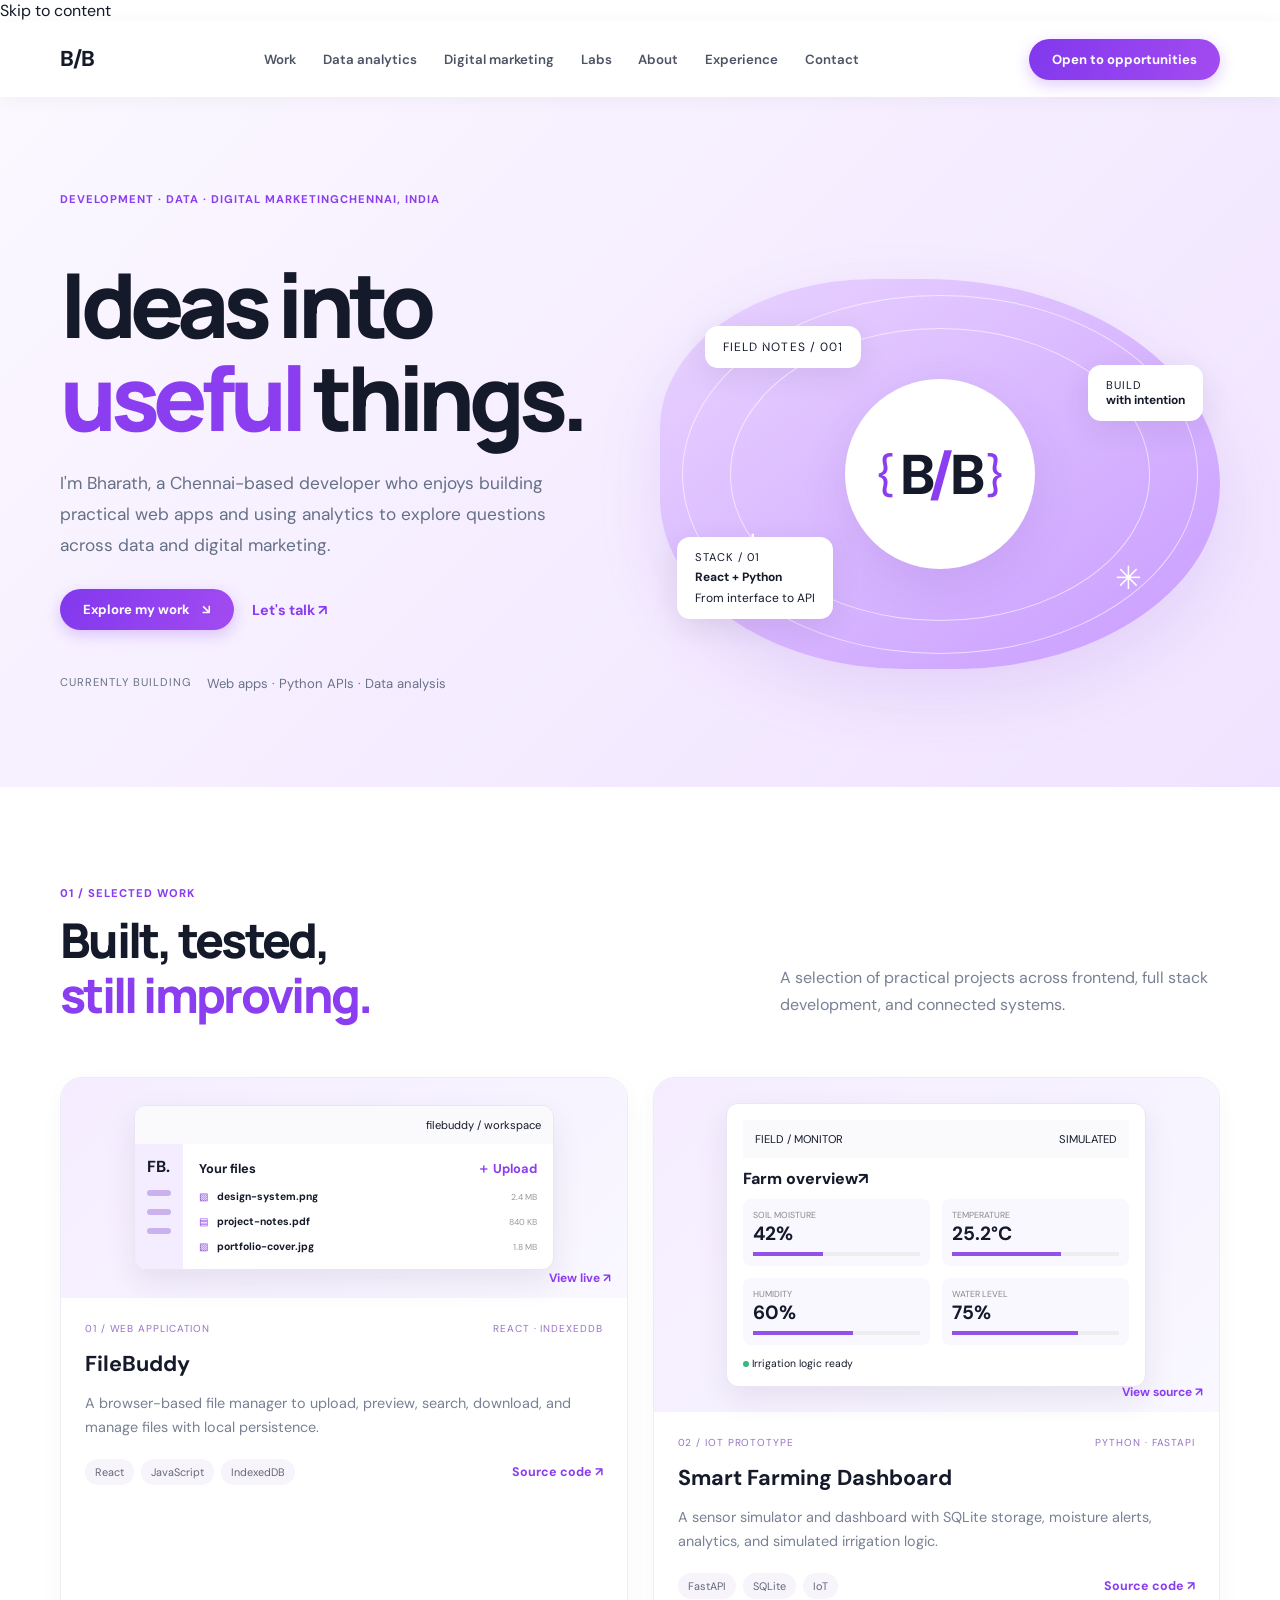
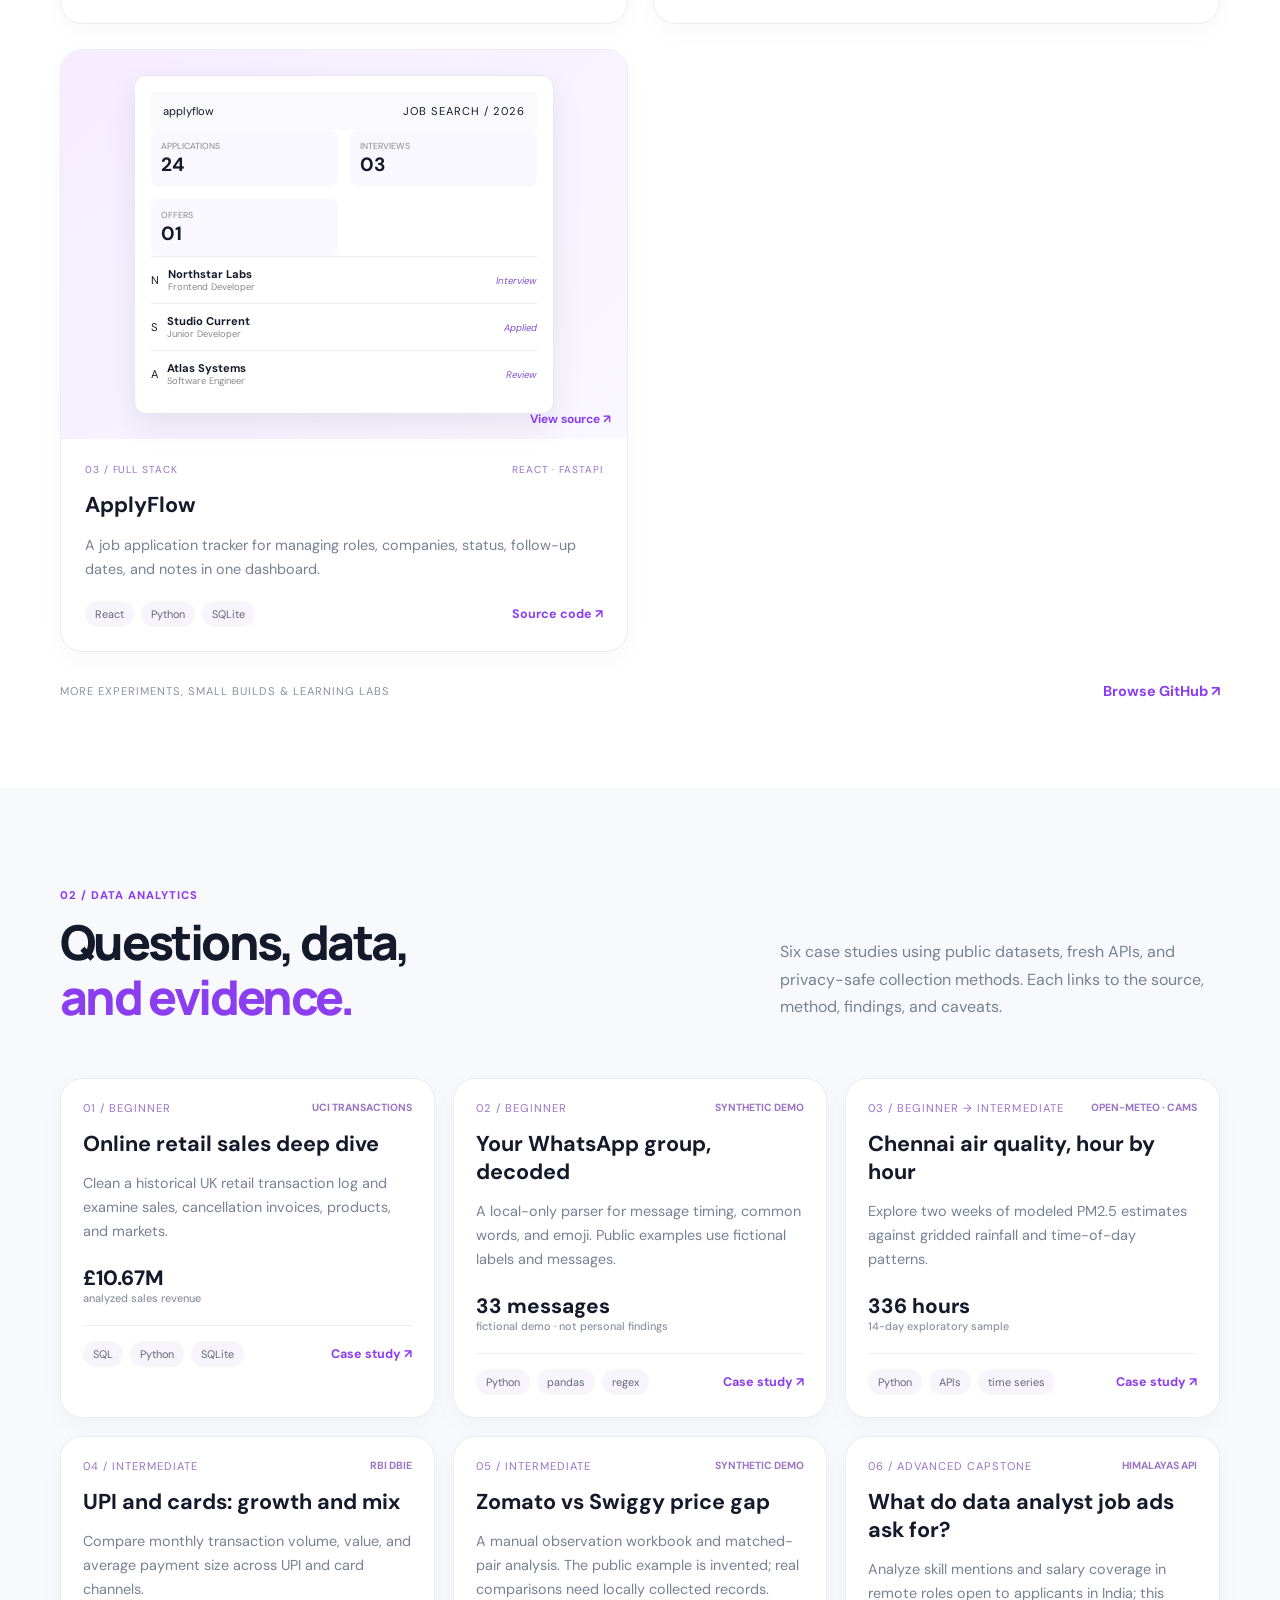
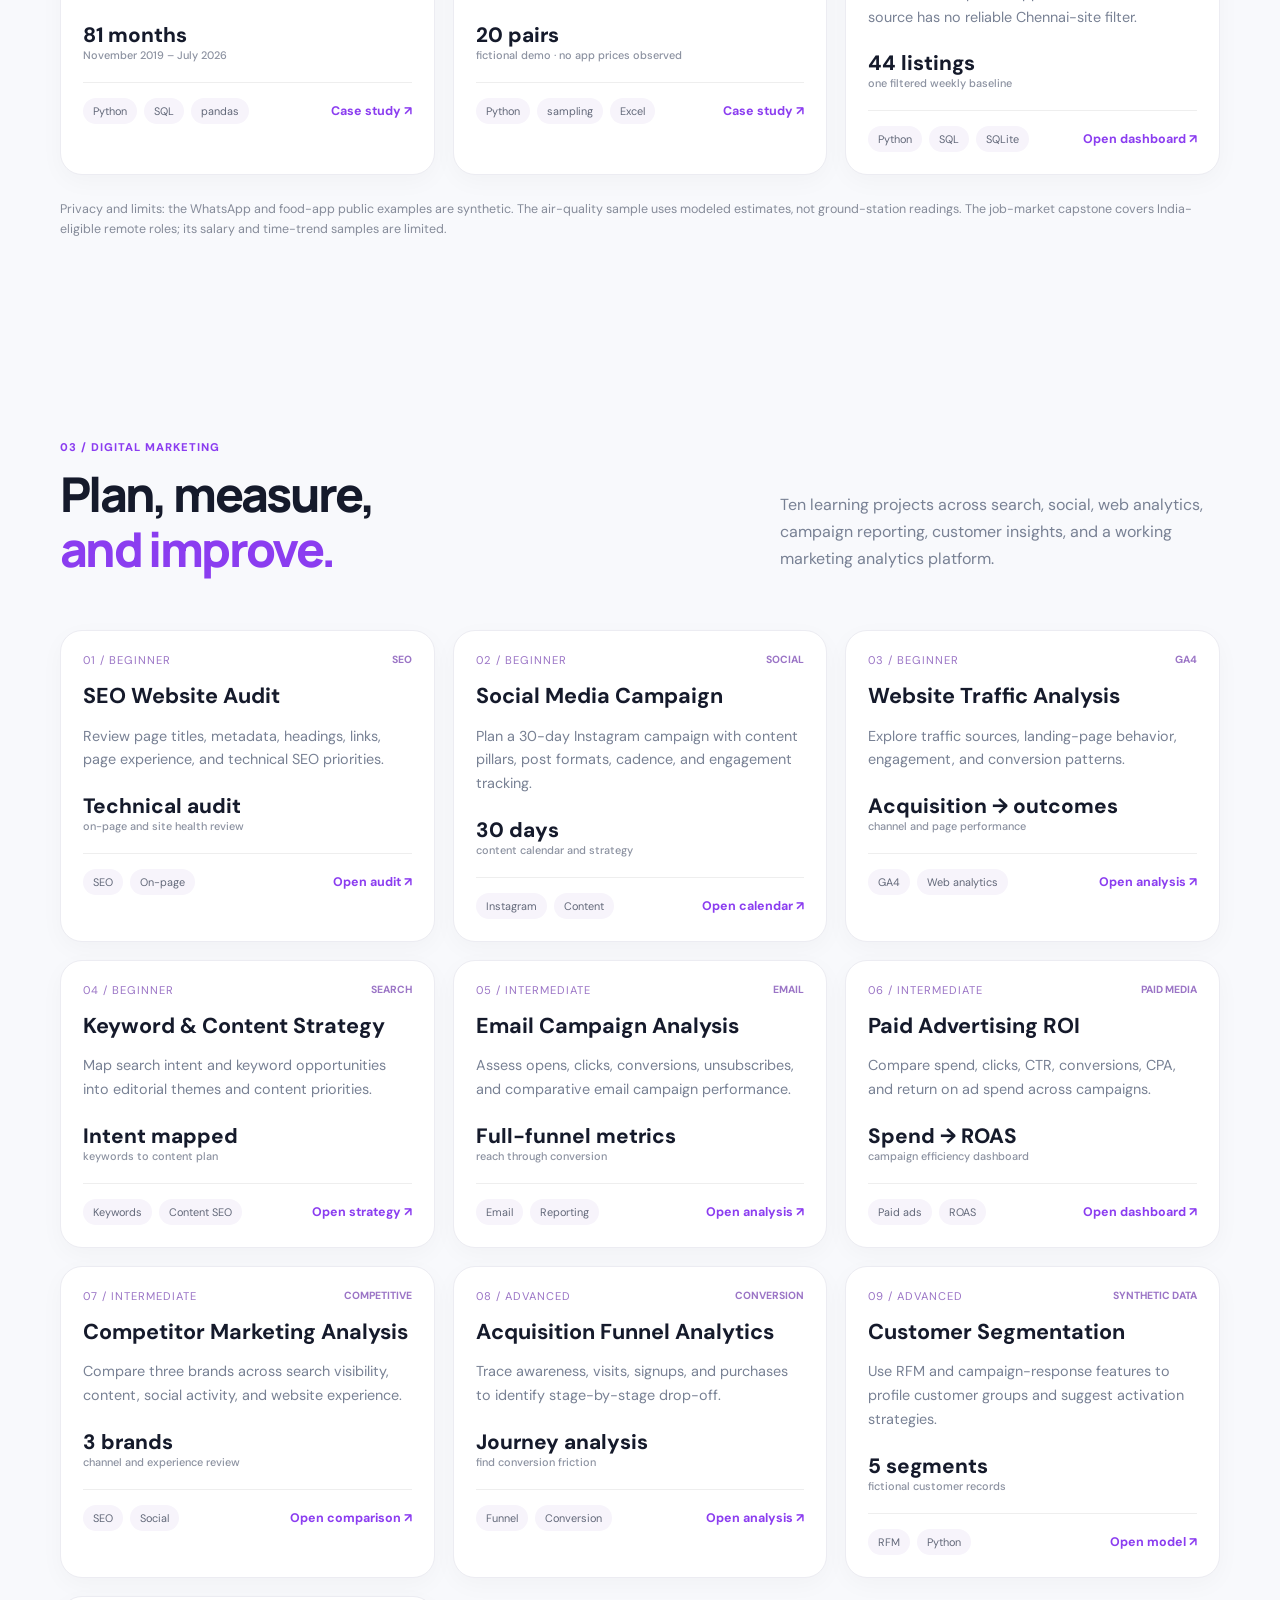
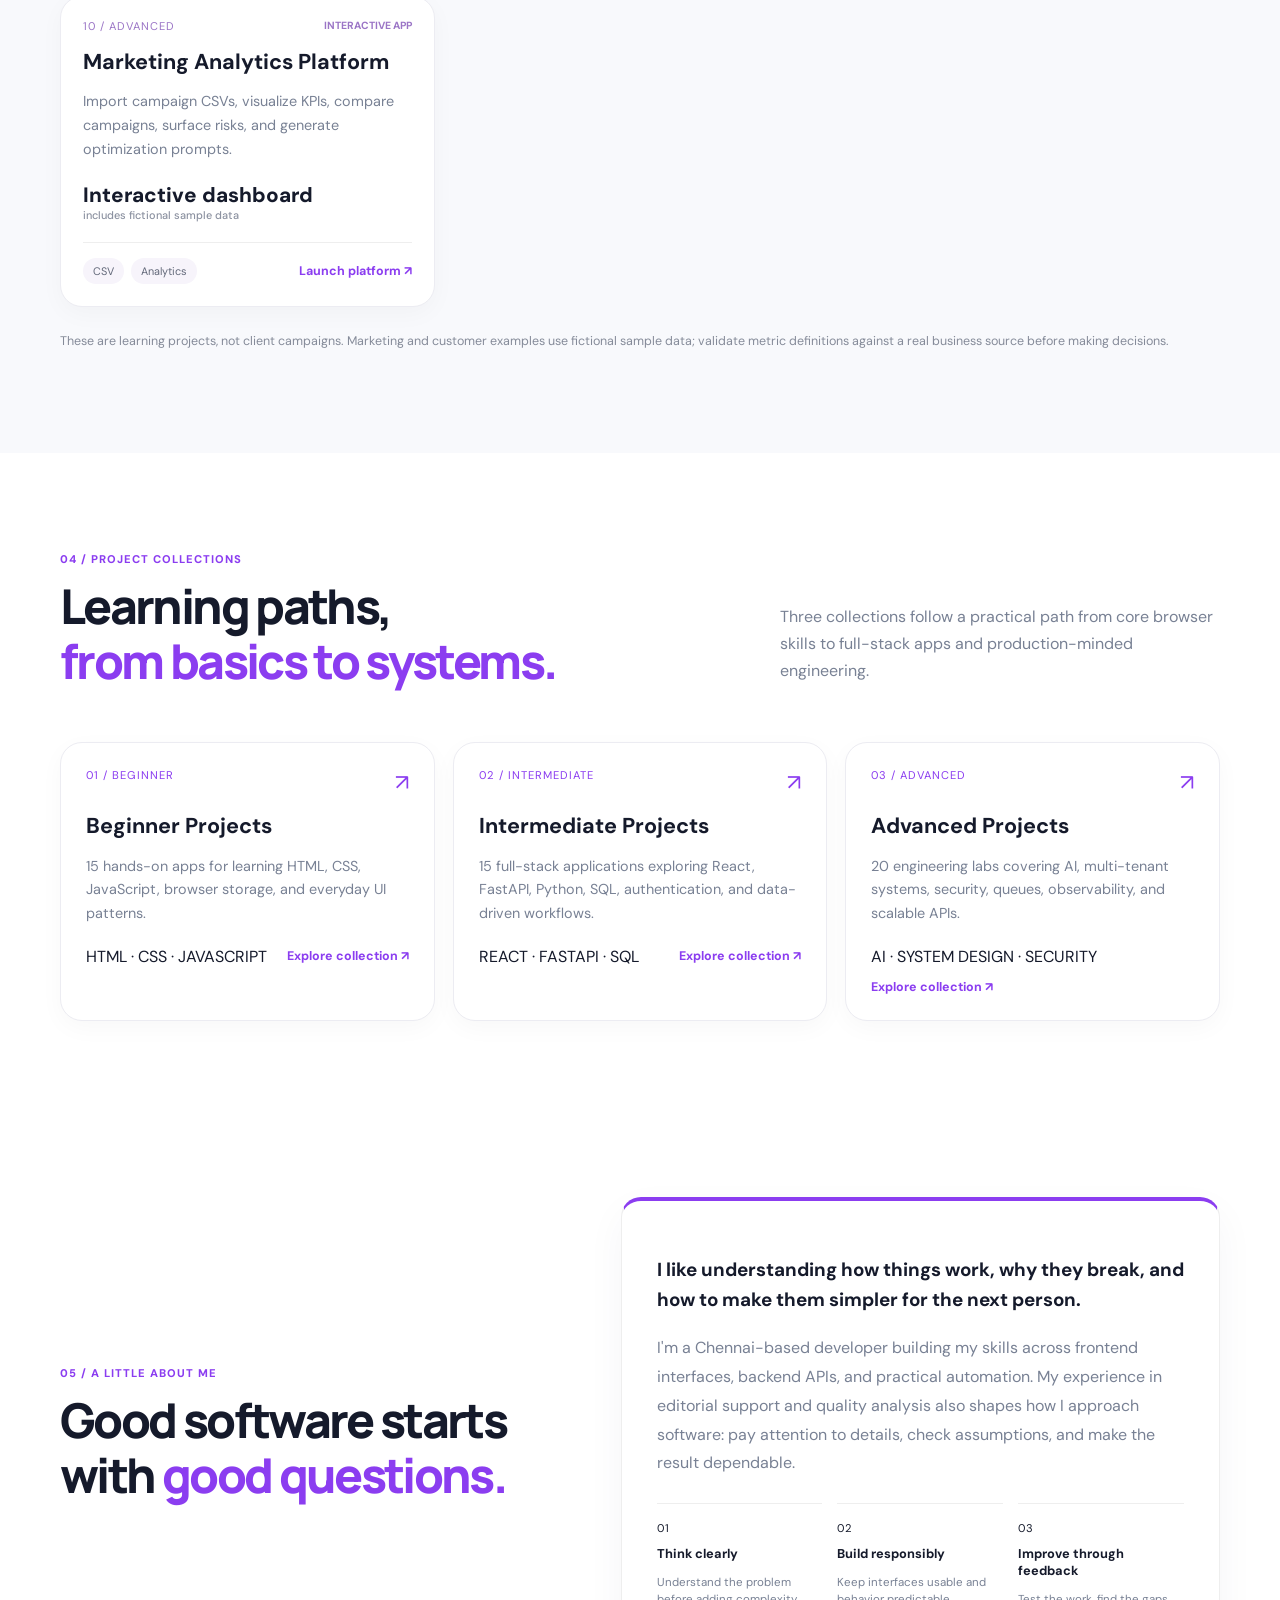
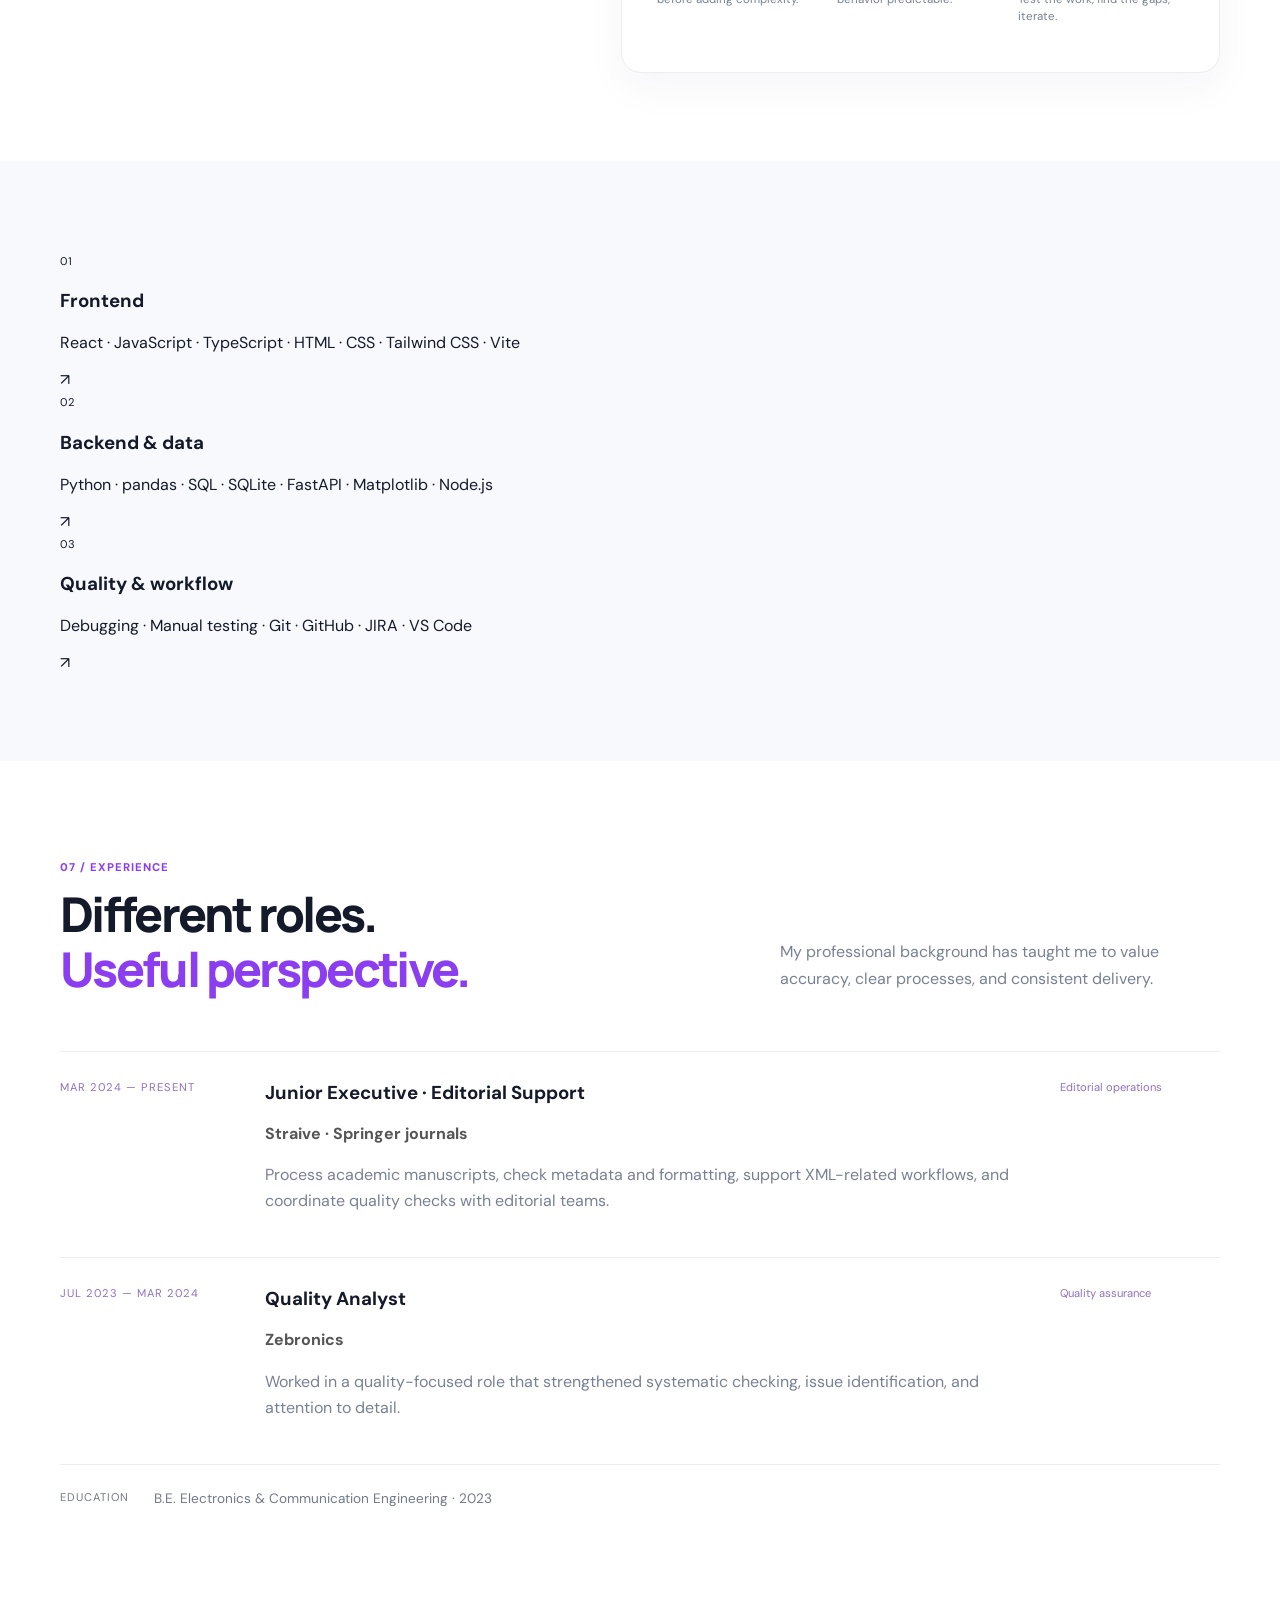
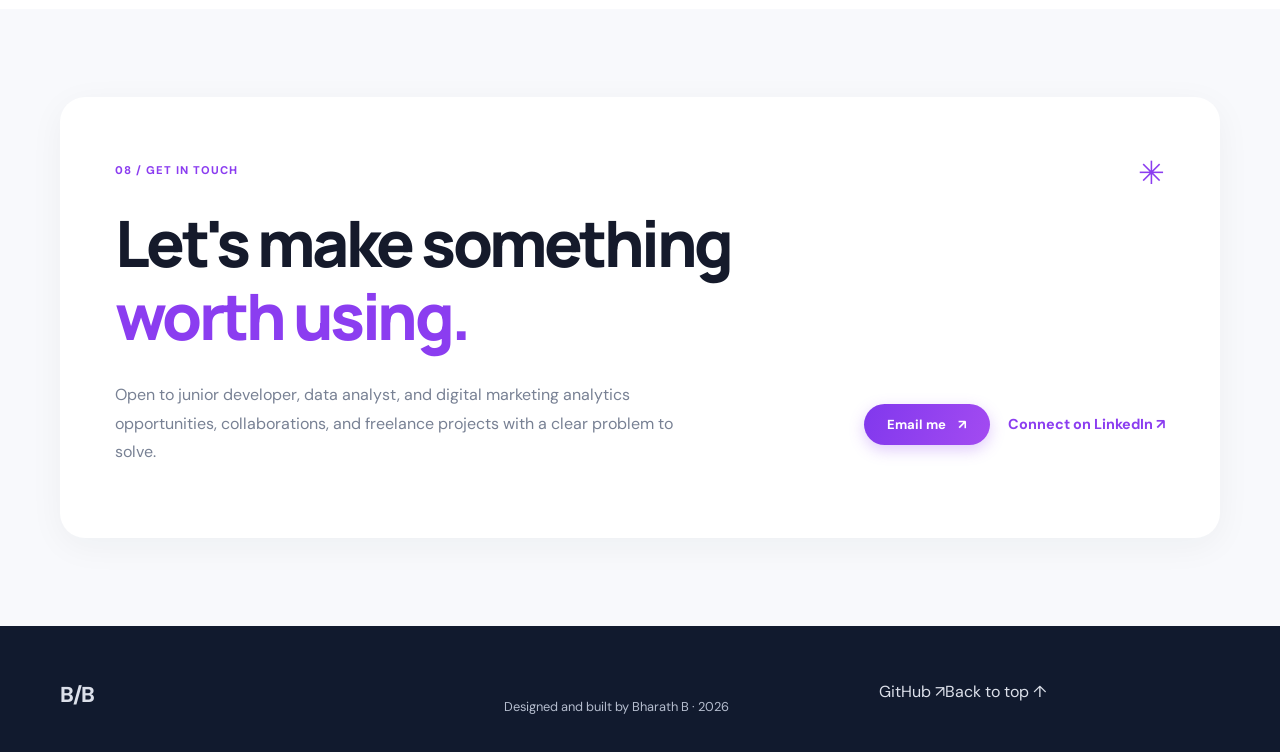
==== commit a44189dc: "Restore original portfolio HTML design" ====
--- a/index.html
+++ b/index.html
@@ -15,38 +15,49 @@
   <link rel="stylesheet" href="style.css">
   <script src="script.js" defer></script>
 </head>
-<body><a class="skip-link" href="#main">Skip to content</a><header class="site-header"><div class="nav-wrap"><a class="wordmark" href="#home">Bharath<span class="brand-dot">.</span></a><button class="menu-toggle" type="button" aria-expanded="false" aria-controls="main-nav">Menu <span>+</span></button><nav class="main-nav" id="main-nav"><a href="#home">Home</a><a href="#about">About</a><a href="#work">Projects</a><a href="#services">Services</a><a href="#stack">Skills</a><a href="#collections">Labs</a><a href="#contact">Contact</a></nav><a class="availability" href="mailto:Bharath.dev040402@gmail.com">Let's Talk</a></div></header><main id="main"><section class="hero page-wrap" id="home">
-      <div class="hero-kicker"><span class="mono">WEB DEVELOPER · SOFTWARE BUILDER · ANALYTICS</span><span class="kicker-line"></span><span class="mono">CHENNAI, INDIA</span></div>
+<body>
+  <a class="skip-link" href="#main">Skip to content</a>
+  <header class="site-header">
+    <div class="nav-wrap">
+      <a class="wordmark" href="#home" aria-label="Bharath home">B<span>/</span>B</a>
+      <button class="menu-toggle" type="button" aria-expanded="false" aria-controls="main-nav">Menu <span aria-hidden="true">+</span></button>
+      <nav class="main-nav" id="main-nav" aria-label="Main navigation">
+        <a href="#work">Work</a><a href="#data-work">Data analytics</a><a href="#marketing-work">Digital marketing</a><a href="#collections">Labs</a><a href="#about">About</a><a href="#experience">Experience</a><a href="#contact">Contact</a>
+      </nav>
+      <a class="availability" href="mailto:Bharath.dev040402@gmail.com"><span></span> Open to opportunities</a>
+    </div>
+  </header>
+
+  <main id="main">
+    <section class="hero page-wrap" id="home">
+      <div class="hero-kicker"><span class="mono">DEVELOPMENT · DATA · DIGITAL MARKETING</span><span class="kicker-line"></span><span class="mono">CHENNAI, INDIA</span></div>
       <div class="hero-grid">
         <div class="hero-copy">
-          <h1>Hi, I'm<br><span class="serif-accent">Bharath B</span></h1>
-          <p class="hero-intro">Freelance web developer from Chennai, building responsive websites, useful web applications, Python tools, and data driven digital experiences</p>
+          <h1>Ideas into<br><span class="serif-accent">useful</span> things<span class="period">.</span></h1>
+          <p class="hero-intro">I'm Bharath, a Chennai-based developer who enjoys building practical web apps and using analytics to explore questions across data and digital marketing.</p>
           <div class="hero-actions">
-            <a class="button button-dark" href="#work">View projects <span aria-hidden="true">↘</span></a>
-            <a class="underlined-link" href="mailto:Bharath.dev040402@gmail.com">Hire me <span aria-hidden="true">↗</span></a>
+            <a class="button button-dark" href="#work">Explore my work <span aria-hidden="true">↘</span></a>
+            <a class="underlined-link" href="mailto:Bharath.dev040402@gmail.com">Let's talk <span aria-hidden="true">↗</span></a>
           </div>
           <div class="hero-footnote"><span class="mono">CURRENTLY BUILDING</span><span>Web apps · Python APIs · Data analysis</span></div>
         </div>
         <div class="hero-visual" aria-label="Abstract illustration of a developer workspace">
-          <div class="visual-label mono">DEVELOPER / CHENNAI</div>
+          <div class="visual-label mono">FIELD NOTES / 001</div>
           <div class="orbit orbit-a"></div><div class="orbit orbit-b"></div>
           <div class="visual-core"><span class="core-bracket">{</span><span class="core-bb">B<span>/</span>B</span><span class="core-bracket">}</span></div>
-          <div class="floating-note note-top"><span class="note-dot"></span><span class="mono">BUILD</span><strong>turning ideas into products</strong></div>
-          <div class="floating-note note-bottom"><span class="mono">STACK / 01</span><strong>React · JavaScript · Python</strong><span class="note-small">From frontend to backend</span></div>
+          <div class="floating-note note-top"><span class="note-dot"></span><span class="mono">BUILD</span><strong>with intention</strong></div>
+          <div class="floating-note note-bottom"><span class="mono">STACK / 01</span><strong>React + Python</strong><span class="note-small">From interface to API</span></div>
           <span class="visual-cross cross-one">✳</span><span class="visual-cross cross-two">+</span>
         </div>
       </div>
       <div class="hero-bottom"><span class="mono">SCROLL TO EXPLORE</span><span class="scroll-rule"></span><span class="mono">01 — 07</span></div>
-    </section><section class="about-section section-pad" id="about">
-      <div class="page-wrap about-grid">
-        <div><p class="section-index mono">ABOUT ME</p><h2>Building useful<br><span class="serif-accent">digital experiences.</span></h2></div>
-        <div class="about-copy"><p class="about-lead">I like understanding how things work, why they break, and how to make them simpler for the next person.</p><p>I'm a Chennai-based developer building my skills across frontend interfaces, backend APIs, and practical automation. My experience in editorial support and quality analysis also shapes how I approach software: pay attention to details, check assumptions, and make the result dependable.</p><div class="principles"><div><span class="mono">01</span><b>Think clearly</b><p>Understand the problem before adding complexity.</p></div><div><span class="mono">02</span><b>Build responsibly</b><p>Keep interfaces usable and behavior predictable.</p></div><div><span class="mono">03</span><b>Improve through feedback</b><p>Test the work, find the gaps, iterate.</p></div></div></div>
-      </div>
-    </section><section class="work-section section-pad" id="work">
+    </section>
+
+    <section class="work-section section-pad" id="work">
       <div class="page-wrap">
         <div class="section-head">
-          <div><p class="section-index mono">SELECTED PROJECTS</p><h2>Completed<br><span class="serif-accent">Projects.</span></h2></div>
-          <p class="section-summary">A selection of web applications and technical projects built through hands on development</p>
+          <div><p class="section-index mono">01 / SELECTED WORK</p><h2>Built, tested,<br><span class="serif-accent">still improving.</span></h2></div>
+          <p class="section-summary">A selection of practical projects across frontend, full stack development, and connected systems.</p>
         </div>
         <div class="project-grid">
           <article class="project-card project-large">
@@ -73,7 +84,49 @@
         </div>
         <div class="all-work"><span class="mono">MORE EXPERIMENTS, SMALL BUILDS & LEARNING LABS</span><a href="https://github.com/Bharathpurvath" target="_blank" rel="noopener noreferrer" class="underlined-link">Browse GitHub <span aria-hidden="true">↗</span></a></div>
       </div>
-    </section><section class="services-section section-pad" id="services"><div class="page-wrap"><div class="section-heading-centered"><p class="section-index mono">WHAT I DO</p><h2>What I <span class="serif-accent">Do</span></h2><p>Practical digital services to turn ideas into reliable products</p></div><div class="services-grid"><article class="service-card"><span class="service-icon">◎</span><h3>Website Development</h3><p>Responsive, modern websites for personal brands, startups, and businesses</p></article><article class="service-card"><span class="service-icon">▣</span><h3>Web Applications</h3><p>Interactive browser based tools, dashboards, and productivity applications</p></article><article class="service-card"><span class="service-icon">⌘</span><h3>Backend & APIs</h3><p>Python APIs, database integrations, and practical application workflows</p></article><article class="service-card"><span class="service-icon">✧</span><h3>Data & Digital Solutions</h3><p>Data analysis, reporting dashboards, and digital marketing analytics projects</p></article></div></div></section><section class="skills-section section-pad" id="stack"><div class="page-wrap"><div class="section-heading-centered"><p class="section-index mono">SKILLS & TECHNOLOGIES</p><h2>Skills & <span class="serif-accent">Technologies</span></h2><p>Core technologies, frameworks, and tools I use to build and improve digital products</p></div><div class="skills-grid"><article class="skill-card"><span class="service-icon">&lt;/&gt;</span><h3>Core Frontend</h3><div class="skill-pills"><span>HTML5</span><span>CSS3</span><span>JavaScript</span><span>TypeScript</span></div></article><article class="skill-card"><span class="service-icon">⚛</span><h3>Frontend Frameworks & UI</h3><div class="skill-pills"><span>React.js</span><span>Tailwind CSS</span><span>Vite</span><span>Framer Motion</span></div></article><article class="skill-card"><span class="service-icon">▤</span><h3>Backend & APIs</h3><div class="skill-pills"><span>Python</span><span>Node.js</span><span>Express.js</span><span>FastAPI</span><span>REST APIs</span></div></article><article class="skill-card"><span class="service-icon">▥</span><h3>Database & Storage</h3><div class="skill-pills"><span>MySQL</span><span>SQLite</span><span>IndexedDB</span><span>SQL</span></div></article><article class="skill-card"><span class="service-icon">⑂</span><h3>Version Control & Workflow</h3><div class="skill-pills"><span>Git</span><span>GitHub</span><span>JIRA</span><span>VS Code</span></div></article><article class="skill-card"><span class="service-icon">✧</span><h3>Analytics & Quality</h3><div class="skill-pills"><span>pandas</span><span>Matplotlib</span><span>Manual Testing</span><span>Debugging</span></div></article></div></div></section><section class="collection-section section-pad" id="collections" aria-labelledby="collection-title">
+    </section>
+
+    <section class="data-section section-pad" id="data-work" aria-labelledby="data-title">
+      <div class="page-wrap">
+        <div class="section-head">
+          <div><p class="section-index mono">02 / DATA ANALYTICS</p><h2 id="data-title">Questions, data,<br><span class="serif-accent">and evidence.</span></h2></div>
+          <p class="section-summary">Six case studies using public datasets, fresh APIs, and privacy-safe collection methods. Each links to the source, method, findings, and caveats.</p>
+        </div>
+        <div class="data-grid">
+          <article class="data-card"><div class="data-card-top"><span class="mono">01 / BEGINNER</span><span class="data-kind">UCI TRANSACTIONS</span></div><h3>Online retail sales deep dive</h3><p>Clean a historical UK retail transaction log and examine sales, cancellation invoices, products, and markets.</p><div class="data-stat">£10.67M <span>analyzed sales revenue</span></div><div class="data-card-bottom"><div class="data-tags"><span>SQL</span><span>Python</span><span>SQLite</span></div><a href="https://github.com/Bharathpurvath/advanced-projects/tree/main/online-retail-sales-deep-dive">Case study ↗</a></div></article>
+          <article class="data-card data-warm"><div class="data-card-top"><span class="mono">02 / BEGINNER</span><span class="data-kind synthetic">SYNTHETIC DEMO</span></div><h3>Your WhatsApp group, decoded</h3><p>A local-only parser for message timing, common words, and emoji. Public examples use fictional labels and messages.</p><div class="data-stat">33 messages <span>fictional demo · not personal findings</span></div><div class="data-card-bottom"><div class="data-tags"><span>Python</span><span>pandas</span><span>regex</span></div><a href="https://github.com/Bharathpurvath/advanced-projects/tree/main/whatsapp-group-chat-decoded">Case study ↗</a></div></article>
+          <article class="data-card data-cool"><div class="data-card-top"><span class="mono">03 / BEGINNER → INTERMEDIATE</span><span class="data-kind">OPEN-METEO · CAMS</span></div><h3>Chennai air quality, hour by hour</h3><p>Explore two weeks of modeled PM2.5 estimates against gridded rainfall and time-of-day patterns.</p><div class="data-stat">336 hours <span>14-day exploratory sample</span></div><div class="data-card-bottom"><div class="data-tags"><span>Python</span><span>APIs</span><span>time series</span></div><a href="https://github.com/Bharathpurvath/advanced-projects/tree/main/chennai-air-quality-hourly">Case study ↗</a></div></article>
+          <article class="data-card data-cool"><div class="data-card-top"><span class="mono">04 / INTERMEDIATE</span><span class="data-kind">RBI DBIE</span></div><h3>UPI and cards: growth and mix</h3><p>Compare monthly transaction volume, value, and average payment size across UPI and card channels.</p><div class="data-stat">81 months <span>November 2019 – July 2026</span></div><div class="data-card-bottom"><div class="data-tags"><span>Python</span><span>SQL</span><span>pandas</span></div><a href="https://github.com/Bharathpurvath/advanced-projects/tree/main/upi-payments-and-cards">Case study ↗</a></div></article>
+          <article class="data-card data-warm"><div class="data-card-top"><span class="mono">05 / INTERMEDIATE</span><span class="data-kind synthetic">SYNTHETIC DEMO</span></div><h3>Zomato vs Swiggy price gap</h3><p>A manual observation workbook and matched-pair analysis. The public example is invented; real comparisons need locally collected records.</p><div class="data-stat">20 pairs <span>fictional demo · no app prices observed</span></div><div class="data-card-bottom"><div class="data-tags"><span>Python</span><span>sampling</span><span>Excel</span></div><a href="https://github.com/Bharathpurvath/advanced-projects/tree/main/zomato-swiggy-price-gap">Case study ↗</a></div></article>
+          <article class="data-card"><div class="data-card-top"><span class="mono">06 / ADVANCED CAPSTONE</span><span class="data-kind">HIMALAYAS API</span></div><h3>What do data analyst job ads ask for?</h3><p>Analyze skill mentions and salary coverage in remote roles open to applicants in India; this source has no reliable Chennai-site filter.</p><div class="data-stat">44 listings <span>one filtered weekly baseline</span></div><div class="data-card-bottom"><div class="data-tags"><span>Python</span><span>SQL</span><span>SQLite</span></div><a href="https://bharathpurvath.github.io/advanced-projects/india-data-analyst-job-market-capstone/reports/dashboard.html">Open dashboard ↗</a></div></article>
+        </div>
+        <p class="data-note">Privacy and limits: the WhatsApp and food-app public examples are synthetic. The air-quality sample uses modeled estimates, not ground-station readings. The job-market capstone covers India-eligible remote roles; its salary and time-trend samples are limited.</p>
+      </div>
+    </section>
+
+    <section class="data-section section-pad" id="marketing-work" aria-labelledby="marketing-title">
+      <div class="page-wrap">
+        <div class="section-head">
+          <div><p class="section-index mono">03 / DIGITAL MARKETING</p><h2 id="marketing-title">Plan, measure,<br><span class="serif-accent">and improve.</span></h2></div>
+          <p class="section-summary">Ten learning projects across search, social, web analytics, campaign reporting, customer insights, and a working marketing analytics platform.</p>
+        </div>
+        <div class="data-grid">
+          <article class="data-card"><div class="data-card-top"><span class="mono">01 / BEGINNER</span><span class="data-kind">SEO</span></div><h3>SEO Website Audit</h3><p>Review page titles, metadata, headings, links, page experience, and technical SEO priorities.</p><div class="data-stat">Technical audit <span>on-page and site health review</span></div><div class="data-card-bottom"><div class="data-tags"><span>SEO</span><span>On-page</span></div><a href="digital-marketing/seo-website-audit.html">Open audit ↗</a></div></article>
+          <article class="data-card data-warm"><div class="data-card-top"><span class="mono">02 / BEGINNER</span><span class="data-kind">SOCIAL</span></div><h3>Social Media Campaign</h3><p>Plan a 30-day Instagram campaign with content pillars, post formats, cadence, and engagement tracking.</p><div class="data-stat">30 days <span>content calendar and strategy</span></div><div class="data-card-bottom"><div class="data-tags"><span>Instagram</span><span>Content</span></div><a href="digital-marketing/instagram-content-calendar.xlsx">Open calendar ↗</a></div></article>
+          <article class="data-card data-cool"><div class="data-card-top"><span class="mono">03 / BEGINNER</span><span class="data-kind">GA4</span></div><h3>Website Traffic Analysis</h3><p>Explore traffic sources, landing-page behavior, engagement, and conversion patterns.</p><div class="data-stat">Acquisition → outcomes <span>channel and page performance</span></div><div class="data-card-bottom"><div class="data-tags"><span>GA4</span><span>Web analytics</span></div><a href="digital-marketing/website-traffic-analysis.xlsx">Open analysis ↗</a></div></article>
+          <article class="data-card data-cool"><div class="data-card-top"><span class="mono">04 / BEGINNER</span><span class="data-kind">SEARCH</span></div><h3>Keyword & Content Strategy</h3><p>Map search intent and keyword opportunities into editorial themes and content priorities.</p><div class="data-stat">Intent mapped <span>keywords to content plan</span></div><div class="data-card-bottom"><div class="data-tags"><span>Keywords</span><span>Content SEO</span></div><a href="digital-marketing/keyword-research-content-strategy.xlsx">Open strategy ↗</a></div></article>
+          <article class="data-card"><div class="data-card-top"><span class="mono">05 / INTERMEDIATE</span><span class="data-kind">EMAIL</span></div><h3>Email Campaign Analysis</h3><p>Assess opens, clicks, conversions, unsubscribes, and comparative email campaign performance.</p><div class="data-stat">Full-funnel metrics <span>reach through conversion</span></div><div class="data-card-bottom"><div class="data-tags"><span>Email</span><span>Reporting</span></div><a href="digital-marketing/email-campaign-analysis.xlsx">Open analysis ↗</a></div></article>
+          <article class="data-card data-warm"><div class="data-card-top"><span class="mono">06 / INTERMEDIATE</span><span class="data-kind">PAID MEDIA</span></div><h3>Paid Advertising ROI</h3><p>Compare spend, clicks, CTR, conversions, CPA, and return on ad spend across campaigns.</p><div class="data-stat">Spend → ROAS <span>campaign efficiency dashboard</span></div><div class="data-card-bottom"><div class="data-tags"><span>Paid ads</span><span>ROAS</span></div><a href="digital-marketing/paid-advertising-roi-dashboard.xlsx">Open dashboard ↗</a></div></article>
+          <article class="data-card data-cool"><div class="data-card-top"><span class="mono">07 / INTERMEDIATE</span><span class="data-kind">COMPETITIVE</span></div><h3>Competitor Marketing Analysis</h3><p>Compare three brands across search visibility, content, social activity, and website experience.</p><div class="data-stat">3 brands <span>channel and experience review</span></div><div class="data-card-bottom"><div class="data-tags"><span>SEO</span><span>Social</span></div><a href="digital-marketing/competitor-digital-marketing-analysis.xlsx">Open comparison ↗</a></div></article>
+          <article class="data-card"><div class="data-card-top"><span class="mono">08 / ADVANCED</span><span class="data-kind">CONVERSION</span></div><h3>Acquisition Funnel Analytics</h3><p>Trace awareness, visits, signups, and purchases to identify stage-by-stage drop-off.</p><div class="data-stat">Journey analysis <span>find conversion friction</span></div><div class="data-card-bottom"><div class="data-tags"><span>Funnel</span><span>Conversion</span></div><a href="digital-marketing/customer-acquisition-funnel-analysis.xlsx">Open analysis ↗</a></div></article>
+          <article class="data-card data-warm"><div class="data-card-top"><span class="mono">09 / ADVANCED</span><span class="data-kind synthetic">SYNTHETIC DATA</span></div><h3>Customer Segmentation</h3><p>Use RFM and campaign-response features to profile customer groups and suggest activation strategies.</p><div class="data-stat">5 segments <span>fictional customer records</span></div><div class="data-card-bottom"><div class="data-tags"><span>RFM</span><span>Python</span></div><a href="digital-marketing/customer-segmentation-analysis.xlsx">Open model ↗</a></div></article>
+          <article class="data-card data-cool"><div class="data-card-top"><span class="mono">10 / ADVANCED</span><span class="data-kind">INTERACTIVE APP</span></div><h3>Marketing Analytics Platform</h3><p>Import campaign CSVs, visualize KPIs, compare campaigns, surface risks, and generate optimization prompts.</p><div class="data-stat">Interactive dashboard <span>includes fictional sample data</span></div><div class="data-card-bottom"><div class="data-tags"><span>CSV</span><span>Analytics</span></div><a href="digital-marketing/digital-marketing-analytics-platform.html">Launch platform ↗</a></div></article>
+        </div>
+        <p class="data-note">These are learning projects, not client campaigns. Marketing and customer examples use fictional sample data; validate metric definitions against a real business source before making decisions.</p>
+      </div>
+    </section>
+
+    <section class="collection-section section-pad" id="collections" aria-labelledby="collection-title">
       <div class="page-wrap">
         <div class="section-head">
           <div><p class="section-index mono">04 / PROJECT COLLECTIONS</p><h2 id="collection-title">Learning paths,<br><span class="serif-accent">from basics to systems.</span></h2></div>
@@ -100,43 +153,27 @@
           </a>
         </div>
       </div>
-    </section><section class="data-section section-pad" id="data-work" aria-labelledby="data-title">
-      <div class="page-wrap">
-        <div class="section-head">
-          <div><p class="section-index mono">02 / DATA ANALYTICS</p><h2 id="data-title">Questions, data,<br><span class="serif-accent">and evidence.</span></h2></div>
-          <p class="section-summary">Six case studies using public datasets, fresh APIs, and privacy-safe collection methods. Each links to the source, method, findings, and caveats.</p>
+    </section>
+
+    <section class="about-section section-pad" id="about">
+      <div class="page-wrap about-grid">
+        <div><p class="section-index mono">05 / A LITTLE ABOUT ME</p><h2>Good software starts<br>with <span class="serif-accent">good questions.</span></h2></div>
+        <div class="about-copy"><p class="about-lead">I like understanding how things work, why they break, and how to make them simpler for the next person.</p><p>I'm a Chennai-based developer building my skills across frontend interfaces, backend APIs, and practical automation. My experience in editorial support and quality analysis also shapes how I approach software: pay attention to details, check assumptions, and make the result dependable.</p><div class="principles"><div><span class="mono">01</span><b>Think clearly</b><p>Understand the problem before adding complexity.</p></div><div><span class="mono">02</span><b>Build responsibly</b><p>Keep interfaces usable and behavior predictable.</p></div><div><span class="mono">03</span><b>Improve through feedback</b><p>Test the work, find the gaps, iterate.</p></div></div></div>
+      </div>
+    </section>
+
+    <section class="stack-section section-pad" id="stack">
+      <div class="page-wrap stack-grid">
+        <div><p class="section-index mono">06 / TOOLKIT</p><h2>Tools for the<br><span class="serif-accent">work at hand.</span></h2><p class="section-summary">A practical toolkit that keeps evolving with every project.</p></div>
+        <div class="stack-list">
+          <div class="stack-row"><span class="mono">01</span><div><h3>Frontend</h3><p>React · JavaScript · TypeScript · HTML · CSS · Tailwind CSS · Vite</p></div><span class="stack-symbol">↗</span></div>
+          <div class="stack-row"><span class="mono">02</span><div><h3>Backend & data</h3><p>Python · pandas · SQL · SQLite · FastAPI · Matplotlib · Node.js</p></div><span class="stack-symbol">↗</span></div>
+          <div class="stack-row"><span class="mono">03</span><div><h3>Quality & workflow</h3><p>Debugging · Manual testing · Git · GitHub · JIRA · VS Code</p></div><span class="stack-symbol">↗</span></div>
         </div>
-        <div class="data-grid">
-          <article class="data-card"><div class="data-card-top"><span class="mono">01 / BEGINNER</span><span class="data-kind">UCI TRANSACTIONS</span></div><h3>Online retail sales deep dive</h3><p>Clean a historical UK retail transaction log and examine sales, cancellation invoices, products, and markets.</p><div class="data-stat">£10.67M <span>analyzed sales revenue</span></div><div class="data-card-bottom"><div class="data-tags"><span>SQL</span><span>Python</span><span>SQLite</span></div><a href="https://github.com/Bharathpurvath/advanced-projects/tree/main/online-retail-sales-deep-dive">Case study ↗</a></div></article>
-          <article class="data-card data-warm"><div class="data-card-top"><span class="mono">02 / BEGINNER</span><span class="data-kind synthetic">SYNTHETIC DEMO</span></div><h3>Your WhatsApp group, decoded</h3><p>A local-only parser for message timing, common words, and emoji. Public examples use fictional labels and messages.</p><div class="data-stat">33 messages <span>fictional demo · not personal findings</span></div><div class="data-card-bottom"><div class="data-tags"><span>Python</span><span>pandas</span><span>regex</span></div><a href="https://github.com/Bharathpurvath/advanced-projects/tree/main/whatsapp-group-chat-decoded">Case study ↗</a></div></article>
-          <article class="data-card data-cool"><div class="data-card-top"><span class="mono">03 / BEGINNER → INTERMEDIATE</span><span class="data-kind">OPEN-METEO · CAMS</span></div><h3>Chennai air quality, hour by hour</h3><p>Explore two weeks of modeled PM2.5 estimates against gridded rainfall and time-of-day patterns.</p><div class="data-stat">336 hours <span>14-day exploratory sample</span></div><div class="data-card-bottom"><div class="data-tags"><span>Python</span><span>APIs</span><span>time series</span></div><a href="https://github.com/Bharathpurvath/advanced-projects/tree/main/chennai-air-quality-hourly">Case study ↗</a></div></article>
-          <article class="data-card data-cool"><div class="data-card-top"><span class="mono">04 / INTERMEDIATE</span><span class="data-kind">RBI DBIE</span></div><h3>UPI and cards: growth and mix</h3><p>Compare monthly transaction volume, value, and average payment size across UPI and card channels.</p><div class="data-stat">81 months <span>November 2019 – July 2026</span></div><div class="data-card-bottom"><div class="data-tags"><span>Python</span><span>SQL</span><span>pandas</span></div><a href="https://github.com/Bharathpurvath/advanced-projects/tree/main/upi-payments-and-cards">Case study ↗</a></div></article>
-          <article class="data-card data-warm"><div class="data-card-top"><span class="mono">05 / INTERMEDIATE</span><span class="data-kind synthetic">SYNTHETIC DEMO</span></div><h3>Zomato vs Swiggy price gap</h3><p>A manual observation workbook and matched-pair analysis. The public example is invented; real comparisons need locally collected records.</p><div class="data-stat">20 pairs <span>fictional demo · no app prices observed</span></div><div class="data-card-bottom"><div class="data-tags"><span>Python</span><span>sampling</span><span>Excel</span></div><a href="https://github.com/Bharathpurvath/advanced-projects/tree/main/zomato-swiggy-price-gap">Case study ↗</a></div></article>
-          <article class="data-card"><div class="data-card-top"><span class="mono">06 / ADVANCED CAPSTONE</span><span class="data-kind">HIMALAYAS API</span></div><h3>What do data analyst job ads ask for?</h3><p>Analyze skill mentions and salary coverage in remote roles open to applicants in India; this source has no reliable Chennai-site filter.</p><div class="data-stat">44 listings <span>one filtered weekly baseline</span></div><div class="data-card-bottom"><div class="data-tags"><span>Python</span><span>SQL</span><span>SQLite</span></div><a href="https://bharathpurvath.github.io/advanced-projects/india-data-analyst-job-market-capstone/reports/dashboard.html">Open dashboard ↗</a></div></article>
-        </div>
-        <p class="data-note">Privacy and limits: the WhatsApp and food-app public examples are synthetic. The air-quality sample uses modeled estimates, not ground-station readings. The job-market capstone covers India-eligible remote roles; its salary and time-trend samples are limited.</p>
       </div>
-    </section><section class="data-section section-pad" id="marketing-work" aria-labelledby="marketing-title">
-      <div class="page-wrap">
-        <div class="section-head">
-          <div><p class="section-index mono">03 / DIGITAL MARKETING</p><h2 id="marketing-title">Plan, measure,<br><span class="serif-accent">and improve.</span></h2></div>
-          <p class="section-summary">Ten learning projects across search, social, web analytics, campaign reporting, customer insights, and a working marketing analytics platform.</p>
-        </div>
-        <div class="data-grid">
-          <article class="data-card"><div class="data-card-top"><span class="mono">01 / BEGINNER</span><span class="data-kind">SEO</span></div><h3>SEO Website Audit</h3><p>Review page titles, metadata, headings, links, page experience, and technical SEO priorities.</p><div class="data-stat">Technical audit <span>on-page and site health review</span></div><div class="data-card-bottom"><div class="data-tags"><span>SEO</span><span>On-page</span></div><a href="digital-marketing/seo-website-audit.html">Open audit ↗</a></div></article>
-          <article class="data-card data-warm"><div class="data-card-top"><span class="mono">02 / BEGINNER</span><span class="data-kind">SOCIAL</span></div><h3>Social Media Campaign</h3><p>Plan a 30-day Instagram campaign with content pillars, post formats, cadence, and engagement tracking.</p><div class="data-stat">30 days <span>content calendar and strategy</span></div><div class="data-card-bottom"><div class="data-tags"><span>Instagram</span><span>Content</span></div><a href="digital-marketing/instagram-content-calendar.xlsx">Open calendar ↗</a></div></article>
-          <article class="data-card data-cool"><div class="data-card-top"><span class="mono">03 / BEGINNER</span><span class="data-kind">GA4</span></div><h3>Website Traffic Analysis</h3><p>Explore traffic sources, landing-page behavior, engagement, and conversion patterns.</p><div class="data-stat">Acquisition → outcomes <span>channel and page performance</span></div><div class="data-card-bottom"><div class="data-tags"><span>GA4</span><span>Web analytics</span></div><a href="digital-marketing/website-traffic-analysis.xlsx">Open analysis ↗</a></div></article>
-          <article class="data-card data-cool"><div class="data-card-top"><span class="mono">04 / BEGINNER</span><span class="data-kind">SEARCH</span></div><h3>Keyword & Content Strategy</h3><p>Map search intent and keyword opportunities into editorial themes and content priorities.</p><div class="data-stat">Intent mapped <span>keywords to content plan</span></div><div class="data-card-bottom"><div class="data-tags"><span>Keywords</span><span>Content SEO</span></div><a href="digital-marketing/keyword-research-content-strategy.xlsx">Open strategy ↗</a></div></article>
-          <article class="data-card"><div class="data-card-top"><span class="mono">05 / INTERMEDIATE</span><span class="data-kind">EMAIL</span></div><h3>Email Campaign Analysis</h3><p>Assess opens, clicks, conversions, unsubscribes, and comparative email campaign performance.</p><div class="data-stat">Full-funnel metrics <span>reach through conversion</span></div><div class="data-card-bottom"><div class="data-tags"><span>Email</span><span>Reporting</span></div><a href="digital-marketing/email-campaign-analysis.xlsx">Open analysis ↗</a></div></article>
-          <article class="data-card data-warm"><div class="data-card-top"><span class="mono">06 / INTERMEDIATE</span><span class="data-kind">PAID MEDIA</span></div><h3>Paid Advertising ROI</h3><p>Compare spend, clicks, CTR, conversions, CPA, and return on ad spend across campaigns.</p><div class="data-stat">Spend → ROAS <span>campaign efficiency dashboard</span></div><div class="data-card-bottom"><div class="data-tags"><span>Paid ads</span><span>ROAS</span></div><a href="digital-marketing/paid-advertising-roi-dashboard.xlsx">Open dashboard ↗</a></div></article>
-          <article class="data-card data-cool"><div class="data-card-top"><span class="mono">07 / INTERMEDIATE</span><span class="data-kind">COMPETITIVE</span></div><h3>Competitor Marketing Analysis</h3><p>Compare three brands across search visibility, content, social activity, and website experience.</p><div class="data-stat">3 brands <span>channel and experience review</span></div><div class="data-card-bottom"><div class="data-tags"><span>SEO</span><span>Social</span></div><a href="digital-marketing/competitor-digital-marketing-analysis.xlsx">Open comparison ↗</a></div></article>
-          <article class="data-card"><div class="data-card-top"><span class="mono">08 / ADVANCED</span><span class="data-kind">CONVERSION</span></div><h3>Acquisition Funnel Analytics</h3><p>Trace awareness, visits, signups, and purchases to identify stage-by-stage drop-off.</p><div class="data-stat">Journey analysis <span>find conversion friction</span></div><div class="data-card-bottom"><div class="data-tags"><span>Funnel</span><span>Conversion</span></div><a href="digital-marketing/customer-acquisition-funnel-analysis.xlsx">Open analysis ↗</a></div></article>
-          <article class="data-card data-warm"><div class="data-card-top"><span class="mono">09 / ADVANCED</span><span class="data-kind synthetic">SYNTHETIC DATA</span></div><h3>Customer Segmentation</h3><p>Use RFM and campaign-response features to profile customer groups and suggest activation strategies.</p><div class="data-stat">5 segments <span>fictional customer records</span></div><div class="data-card-bottom"><div class="data-tags"><span>RFM</span><span>Python</span></div><a href="digital-marketing/customer-segmentation-analysis.xlsx">Open model ↗</a></div></article>
-          <article class="data-card data-cool"><div class="data-card-top"><span class="mono">10 / ADVANCED</span><span class="data-kind">INTERACTIVE APP</span></div><h3>Marketing Analytics Platform</h3><p>Import campaign CSVs, visualize KPIs, compare campaigns, surface risks, and generate optimization prompts.</p><div class="data-stat">Interactive dashboard <span>includes fictional sample data</span></div><div class="data-card-bottom"><div class="data-tags"><span>CSV</span><span>Analytics</span></div><a href="digital-marketing/digital-marketing-analytics-platform.html">Launch platform ↗</a></div></article>
-        </div>
-        <p class="data-note">These are learning projects, not client campaigns. Marketing and customer examples use fictional sample data; validate metric definitions against a real business source before making decisions.</p>
-      </div>
-    </section><section class="experience-section section-pad" id="experience">
+    </section>
+
+    <section class="experience-section section-pad" id="experience">
       <div class="page-wrap">
         <div class="section-head"><div><p class="section-index mono">07 / EXPERIENCE</p><h2>Different roles.<br><span class="serif-accent">Useful perspective.</span></h2></div><p class="section-summary">My professional background has taught me to value accuracy, clear processes, and consistent delivery.</p></div>
         <div class="timeline">
@@ -145,6 +182,12 @@
         </div>
         <p class="education-note"><span class="mono">EDUCATION</span><span>B.E. Electronics & Communication Engineering · 2023</span></p>
       </div>
-    </section><section class="contact-section section-pad" id="contact">
+    </section>
+
+    <section class="contact-section section-pad" id="contact">
       <div class="page-wrap contact-box"><div class="contact-top"><p class="section-index mono">08 / GET IN TOUCH</p><span class="contact-star" aria-hidden="true">✳</span></div><h2>Let's make something<br><span class="serif-accent">worth using.</span></h2><div class="contact-bottom"><p>Open to junior developer, data analyst, and digital marketing analytics opportunities, collaborations, and freelance projects with a clear problem to solve.</p><div class="contact-actions"><a class="button button-dark" href="mailto:Bharath.dev040402@gmail.com">Email me <span aria-hidden="true">↗</span></a><a class="underlined-link" href="https://linkedin.com/in/bharath-b-3a0bb9207" target="_blank" rel="noopener noreferrer">Connect on LinkedIn <span aria-hidden="true">↗</span></a></div></div></div>
-    </section></main><footer class="site-footer"><div class="page-wrap footer-inner"><div><a class="wordmark" href="#home">Bharath<span class="brand-dot">.</span></a><p>Web Developer · Software Builder · Data Analytics</p></div><div><b>Quick Links</b><p><a href="#home">Home</a>　<a href="#about">About</a>　<a href="#work">Projects</a>　<a href="#contact">Contact</a></p></div><div><b>Connect</b><p><a href="https://github.com/Bharathpurvath" target="_blank" rel="noopener noreferrer">GitHub ↗</a>　<a href="https://linkedin.com/in/bharath-b-3a0bb9207" target="_blank" rel="noopener noreferrer">LinkedIn ↗</a></p></div></div><p class="copyright">© 2026 Bharath B. Built with care.</p></footer></body></html>+    </section>
+  </main>
+  <footer class="site-footer"><div class="page-wrap footer-inner"><a class="wordmark" href="#home">B<span>/</span>B</a><p>Designed and built by Bharath B · <span id="year">2026</span></p><div><a href="https://github.com/Bharathpurvath" target="_blank" rel="noopener noreferrer">GitHub ↗</a><a href="#home">Back to top ↑</a></div></div></footer>
+</body>
+</html>
--- a/style.css
+++ b/style.css
@@ -1,20 +1,4 @@
-@import url('https://fonts.googleapis.com/css2?family=DM+Sans:wght@400;500;600;700;800&family=Space+Grotesk:wght@400;500;600;700&display=swap');
-:root{--bg:#f8f9fc;--surface:#fff;--ink:#171923;--muted:#687080;--line:#e7e9ef;--accent:#6558e8;--accent2:#eceaff;--sans:'DM Sans',sans-serif;--display:'Space Grotesk',sans-serif;--mono:ui-monospace,SFMono-Regular,Consolas,monospace}
-*{box-sizing:border-box}html{scroll-behavior:smooth;scroll-padding-top:90px}body{margin:0;background:var(--bg);color:var(--ink);font-family:var(--sans);-webkit-font-smoothing:antialiased}a{color:inherit;text-decoration:none}button{font:inherit}.page-wrap,.nav-wrap{width:min(1160px,calc(100% - 64px));margin:auto}.mono{font-family:var(--mono);letter-spacing:.08em}.skip-link{position:absolute;left:-999px;top:8px;background:#fff;padding:10px;z-index:100}.skip-link:focus{left:8px}
-.site-header{height:78px;position:sticky;top:0;z-index:50;background:#f8f9fcdd;backdrop-filter:blur(18px);border-bottom:1px solid #e7e9efcc}.nav-wrap{height:100%;display:flex;align-items:center;gap:35px}.wordmark{font:700 1.4rem var(--display);letter-spacing:-.1em}.wordmark span{color:var(--accent);padding:0 3px}.main-nav{display:flex;align-items:center;gap:25px;margin-left:auto}.main-nav a,.availability{font-size:.78rem;font-weight:600;color:#555d6c;transition:color .2s}.main-nav a:hover,.availability:hover{color:var(--accent)}.availability{display:flex;align-items:center;gap:9px;white-space:nowrap}.availability span,.note-dot{width:8px;height:8px;border-radius:50%;background:#39ad76;box-shadow:0 0 0 4px #39ad761c}.menu-toggle{display:none}
-.hero{padding-top:42px}.hero-kicker{display:flex;align-items:center;gap:15px;color:#858b99;font-size:.65rem}.kicker-line{height:1px;flex:1;background:var(--line)}.hero-grid{display:grid;grid-template-columns:1.08fr .92fr;gap:65px;align-items:center;padding:74px 0 65px}.hero h1{font:700 clamp(4.2rem,8vw,7.4rem)/.96 var(--display);letter-spacing:-.085em;margin:0}.serif-accent{font-family:Georgia,serif;font-weight:400;font-style:italic;letter-spacing:-.07em;color:var(--accent)}.period{color:var(--accent)}.hero-intro{max-width:510px;margin:28px 0 0;color:var(--muted);font-size:1.04rem;line-height:1.85}.hero-actions{display:flex;align-items:center;gap:25px;margin-top:30px}.button{display:inline-flex;align-items:center;justify-content:center;gap:20px;padding:15px 21px;border-radius:8px;font-size:.82rem;font-weight:700;transition:transform .2s,box-shadow .2s,background .2s}.button:hover{transform:translateY(-3px);box-shadow:0 12px 25px #6558e833}.button-dark{background:var(--accent);color:white}.button-dark:hover{background:#5145d2}.underlined-link{display:inline-flex;align-items:center;gap:10px;font-size:.82rem;font-weight:700;border-bottom:1px solid #aeb2c0;padding-bottom:5px}.underlined-link:hover{color:var(--accent);border-color:var(--accent)}.hero-footnote{display:flex;flex-wrap:wrap;gap:14px;margin-top:48px;padding-top:17px;border-top:1px solid var(--line);font-size:.75rem;color:var(--muted)}.hero-footnote .mono{font-size:.61rem;color:#9298a5}
-.hero-visual{position:relative;min-height:430px;display:grid;place-items:center;overflow:hidden;background:linear-gradient(145deg,#eeedff,#e9f2ff);border:1px solid #e0e2f4;border-radius:24px}.visual-label{position:absolute;top:20px;left:22px;color:#7c7b9c;font-size:.62rem}.orbit{position:absolute;border:1px solid #c9c8eb;border-radius:50%;width:76%;aspect-ratio:1}.orbit-a{transform:rotate(32deg) scaleY(.7)}.orbit-b{transform:rotate(-35deg) scaleY(.8);width:94%;border-color:#d1d5ed}.visual-core{position:relative;width:175px;height:175px;border-radius:42px;background:var(--accent);color:#fff;display:flex;align-items:center;justify-content:center;gap:10px;box-shadow:0 22px 55px #6558e855;transform:rotate(-8deg)}.core-bb{font:700 2.4rem var(--display);letter-spacing:-.12em}.core-bb span{color:#c9c4ff}.core-bracket{font:1.7rem var(--mono);color:#c9c4ff}.floating-note{position:absolute;display:flex;flex-direction:column;gap:6px;padding:15px 18px;background:#ffffffed;border:1px solid #e3e4f2;border-radius:12px;box-shadow:0 12px 30px #37356b12}.floating-note .mono{font-size:.58rem;color:#8a8da0}.floating-note strong{font-size:.8rem}.note-top{top:77px;right:6%}.note-top .note-dot{position:absolute;top:18px;left:-4px}.note-bottom{bottom:48px;left:6%}.note-small{font-size:.68rem;color:var(--muted)}.visual-cross{position:absolute;color:#7774c8}.cross-one{top:25%;left:13%;font-size:1.5rem}.cross-two{right:14%;bottom:23%;font-size:2rem}.hero-bottom{display:flex;align-items:center;gap:14px;border-top:1px solid var(--line);padding:14px 0 19px;color:#9298a5}.hero-bottom .mono{font-size:.58rem}.scroll-rule{height:1px;width:54px;background:#c1c5d0}
-.section-pad{padding:100px 0;border-top:1px solid var(--line)}.section-head{display:flex;justify-content:space-between;align-items:end;gap:40px;margin-bottom:40px}.section-index{margin:0 0 19px;color:var(--accent);font-size:.62rem}.section-head h2,.about-grid h2,.stack-grid h2,.contact-box h2{font:700 clamp(2.8rem,5.8vw,4.8rem)/1.02 var(--display);letter-spacing:-.075em;margin:0}.section-summary{max-width:360px;color:var(--muted);font-size:.87rem;line-height:1.85;margin:0 0 5px}
-.project-grid{display:grid;grid-template-columns:1fr 1fr;gap:24px}.project-card{min-width:0;background:var(--surface);border:1px solid var(--line);border-radius:16px;overflow:hidden;transition:transform .25s,box-shadow .25s}.project-card:hover{transform:translateY(-5px);box-shadow:0 18px 45px #22263a0d}.project-large{grid-column:1/-1;display:grid;grid-template-columns:1.05fr .95fr}.project-visual{min-height:290px;position:relative;display:flex;align-items:center;justify-content:center;overflow:hidden;padding:26px}.project-large .project-visual{min-height:380px}.file-visual{background:#e5edda}.farm-visual{background:#e3eeea}.apply-visual{background:#ece8f8}.mock-window{width:100%;max-width:430px;background:#fff;border:1px solid #d5dacd;border-radius:10px;overflow:hidden;box-shadow:0 18px 45px #52604420;transform:rotate(-2deg)}.mock-top{height:30px;border-bottom:1px solid #e9ebe5;display:flex;align-items:center;gap:5px;padding:0 10px}.mock-top>span:not(.mock-title){width:6px;height:6px;border-radius:50%;background:#c9cec0}.mock-title{font:9px var(--mono);color:#7b8174;margin-left:8px}.mock-body{display:flex;min-height:205px}.mock-sidebar{width:45px;display:flex;flex-direction:column;align-items:center;gap:18px;padding:13px 0;border-right:1px solid #e4e4db;color:#526c2d}.mock-sidebar b{font-size:11px}.mock-sidebar i{width:13px;height:13px;border-radius:3px;background:#e9ecdf}.mock-content{padding:16px 13px;flex:1;min-width:0}.mock-heading{display:flex;justify-content:space-between;gap:8px;font-size:12px;font-weight:800;margin-bottom:12px}.mock-heading span{background:#bfe76d;padding:5px 7px;font-size:8px}.mock-files>div{display:grid;grid-template-columns:25px 1fr auto;gap:7px;align-items:center;padding:9px 0;border-top:1px solid #efeee7}.mock-files b{font-size:9px;overflow:hidden;text-overflow:ellipsis;white-space:nowrap}.mock-files small{font-size:8px;color:#85897f}.file-icon{display:grid;place-items:center;width:23px;height:25px;border-radius:4px}.mint{background:#e2edc8;color:#637e34}.coral{background:#f8d9ce;color:#b55c49}.lilac{background:#e5dbf5;color:#7e68a5}.visual-open{position:absolute;bottom:14px;right:16px;background:#fff;padding:8px 11px;border-radius:7px;font-size:.66rem;font-weight:800}.project-info{padding:25px}.project-large .project-info{align-self:center}.project-meta{display:flex;flex-wrap:wrap;justify-content:space-between;gap:10px;color:#858b99;font-size:.56rem}.project-meta span:first-child{color:var(--accent)}.project-info h3{font:700 1.7rem var(--display);letter-spacing:-.05em;margin:18px 0 9px}.project-info p{color:var(--muted);font-size:.83rem;line-height:1.85;margin:0}.project-bottom{display:flex;flex-wrap:wrap;align-items:center;justify-content:space-between;gap:14px;margin-top:23px}.tag-row{display:flex;flex-wrap:wrap;gap:6px}.tag-row span{font:.59rem var(--mono);padding:6px 8px;border:1px solid var(--line);border-radius:5px;color:#626a79}.arrow-link{font-size:.72rem;font-weight:800;white-space:nowrap;color:var(--accent)}
-.farm-dashboard{width:100%;max-width:390px;background:#f8faf7;padding:18px;border:1px solid #c6d3c7;border-radius:10px;box-shadow:0 18px 45px #52604418;transform:rotate(1deg)}.farm-head{display:flex;justify-content:space-between;gap:8px;font:8px var(--mono);color:#788477}.live-pill{background:#dbe9ce;padding:4px 6px;color:#55743b}.farm-title{font-size:18px;font-weight:800;display:flex;justify-content:space-between;margin:12px 0}.sensor-grid{display:grid;grid-template-columns:1fr 1fr;gap:8px}.sensor-grid>div{background:#fff;padding:11px;border:1px solid #e3e8dd}.sensor-grid small{display:block;font:7px var(--mono);color:#7a8679}.sensor-grid strong{font-size:19px;display:block;margin:4px 0}.sensor-grid strong span{font-size:10px;color:#798578}.meter{height:3px;background:#e8ece4}.meter i{display:block;height:100%;background:#7caa67}.farm-status{margin-top:12px;padding:9px;background:#e7f0df;font-size:8px;color:#537349}.farm-status span{display:inline-block;width:5px;height:5px;border-radius:50%;background:#6b9a51;margin-right:5px}.apply-board{width:100%;max-width:390px;padding:18px;background:#fff;border:1px solid #d7cde4;border-radius:10px;box-shadow:0 18px 45px #4f3c6420;transform:rotate(-1deg)}.apply-top{display:flex;justify-content:space-between;align-items:center;padding-bottom:14px;border-bottom:1px solid #eee9f0;font-weight:800;font-size:12px}.apply-top .mono{font-size:7px;color:#8a8192}.apply-stats{display:grid;grid-template-columns:repeat(3,1fr);gap:7px;margin:13px 0}.apply-stats>div{padding:9px;background:#f5f1f7}.apply-stats small{display:block;font:6px var(--mono);color:#8a8192}.apply-stats strong{font-size:19px}.apply-row{display:grid;grid-template-columns:27px 1fr auto;align-items:center;gap:8px;padding:9px 0;border-top:1px solid #eee9f0}.company-dot{display:grid;place-items:center;width:25px;height:25px;background:#d9e9be;border-radius:50%;font-size:9px;font-weight:800}.coral-dot{background:#f8d6cb}.lilac-dot{background:#e5d8f2}.apply-row b,.apply-row small{display:block}.apply-row b{font-size:8px}.apply-row small{font-size:7px;color:#8a8192}.apply-row em{font-style:normal;font-size:7px;padding:4px 6px;background:#dce9ce;color:#4f7134}.apply-row .status-applied{background:#f8e3c4;color:#8b692e}.apply-row .status-review{background:#e8def4;color:#7c629a}
-.all-work{display:flex;justify-content:space-between;align-items:center;gap:20px;margin-top:30px;padding-top:22px;border-top:1px solid var(--line);color:var(--muted)}.all-work>.mono{font-size:.6rem}
-.data-grid{display:grid;grid-template-columns:repeat(3,minmax(0,1fr));gap:16px}.data-card{min-width:0;min-height:295px;padding:22px;border:1px solid var(--line);background:#fff;border-radius:13px;display:flex;flex-direction:column;transition:transform .2s,box-shadow .2s}.data-card:hover{transform:translateY(-4px);box-shadow:0 14px 35px #20263a0c}.data-card.data-warm{background:#fffaf6}.data-card.data-cool{background:#f5f9ff}.data-card-top{display:flex;justify-content:space-between;align-items:center;gap:8px}.data-card-top .mono{font-size:.54rem;color:var(--accent)}.data-kind{font:.52rem var(--mono);letter-spacing:.04em;padding:5px 7px;border:1px solid #d9dce5;border-radius:4px;color:#566276;white-space:nowrap}.data-kind.synthetic{background:#fff0e9;border-color:#f0d0c1;color:#854d39}.data-card h3{font:700 1.23rem/1.2 var(--display);letter-spacing:-.04em;margin:21px 0 9px}.data-card>p{font-size:.76rem;line-height:1.75;color:var(--muted);margin:0}.data-stat{margin-top:17px;font:700 1.1rem var(--display);letter-spacing:-.04em}.data-stat span{display:block;font:500 .62rem/1.5 var(--sans);letter-spacing:0;color:var(--muted)}.data-card-bottom{display:flex;align-items:end;justify-content:space-between;gap:8px;margin-top:auto;padding-top:16px}.data-tags{display:flex;flex-wrap:wrap;gap:5px}.data-tags span{font:.52rem var(--mono);padding:5px 6px;border:1px solid #dfe2e9;border-radius:4px;color:#606a7a}.data-card-bottom>a{font-size:.65rem;font-weight:800;white-space:nowrap;color:var(--accent)}.data-note{margin:22px 0 0;border-left:2px solid var(--accent);padding:10px 14px;color:var(--muted);font-size:.72rem;line-height:1.8;background:#fff}
-.collection-grid{display:grid;grid-template-columns:repeat(3,minmax(0,1fr));gap:18px;margin-top:42px}.collection-card{min-height:280px;display:flex;flex-direction:column;padding:25px;border:1px solid var(--line);background:#fff;border-radius:14px;transition:transform .2s,box-shadow .2s}.collection-card:hover{transform:translateY(-4px);box-shadow:0 15px 35px #20263a0c}.collection-card-top{display:flex;align-items:center;justify-content:space-between;color:var(--accent);font-size:.62rem}.collection-arrow{font-size:1.35rem;color:var(--ink)}.collection-card h3{margin:34px 0 8px;font:700 1.4rem var(--display);letter-spacing:-.04em}.collection-card>p{margin:0;color:var(--muted);font-size:.83rem;line-height:1.8}.collection-card-bottom{display:flex;align-items:center;justify-content:space-between;gap:10px;flex-wrap:wrap;margin-top:auto;padding-top:26px}.collection-skills{color:#777f8e;font:500 .55rem var(--mono)}.collection-link{font-size:.72rem;font-weight:800;color:var(--accent)}
-.about-section,.experience-section{background:#f0f1f7}.about-grid,.stack-grid{display:grid;grid-template-columns:1fr 1fr;gap:clamp(40px,8vw,110px)}.about-grid h2,.stack-grid h2{font-size:clamp(2.7rem,5vw,4.3rem)}.about-copy{padding-top:8px}.about-lead{font-size:1.13rem;line-height:1.8;margin:0 0 17px}.about-copy>p:not(.about-lead){color:var(--muted);font-size:.86rem;line-height:1.95}.principles{display:grid;grid-template-columns:repeat(3,1fr);gap:15px;margin-top:34px}.principles>div{border-top:1px solid #d4d7e1;padding-top:12px}.principles .mono{color:var(--accent);font-size:.61rem}.principles b{display:block;font-size:.76rem;margin-top:10px}.principles p{font-size:.71rem;line-height:1.75;color:var(--muted);margin:7px 0 0}
-.stack-grid{align-items:start}.stack-grid .section-summary{margin-top:24px}.stack-list{border-top:1px solid var(--line)}.stack-row{display:grid;grid-template-columns:35px 1fr 20px;gap:15px;align-items:start;padding:23px 0;border-bottom:1px solid var(--line)}.stack-row>.mono{color:var(--accent);padding-top:4px}.stack-row h3{font:700 1rem var(--display);margin:0 0 7px}.stack-row p{color:var(--muted);font-size:.8rem;line-height:1.9;margin:0}.stack-symbol{color:var(--accent)}
-.timeline{border-top:1px solid #d4d7e1}.timeline-item{display:grid;grid-template-columns:155px 1fr 130px;gap:25px;padding:27px 0;border-bottom:1px solid #d4d7e1}.timeline-date{color:var(--accent);font-size:.61rem;padding-top:5px}.timeline-item h3{font:700 1.04rem var(--display);margin:0}.timeline-org{font-size:.77rem;color:#555d70;margin:4px 0 10px}.timeline-item div:nth-child(2)>p:last-child{max-width:620px;color:var(--muted);font-size:.82rem;line-height:1.85;margin:0}.timeline-kind{font-size:.65rem;color:#777f8e;text-align:right;padding-top:4px}.education-note{display:flex;gap:30px;align-items:center;margin:0;padding:20px 0 0;font-size:.78rem}.education-note .mono{color:var(--accent);font-size:.61rem}
-.contact-section{border-top:1px solid var(--line)}.contact-box{background:linear-gradient(120deg,#eceaff,#e6efff);padding:clamp(30px,6vw,72px);border-radius:20px}.contact-top{display:flex;justify-content:space-between;align-items:center}.contact-top .section-index{color:var(--accent)}.contact-star{font-size:2.5rem;color:var(--accent)}.contact-box h2{font-size:clamp(3rem,7vw,5.8rem)}.contact-bottom{display:flex;align-items:end;justify-content:space-between;gap:35px;margin-top:28px}.contact-bottom>p{max-width:390px;margin:0;color:#626982;font-size:.87rem;line-height:1.9}.contact-actions{display:flex;flex-wrap:wrap;align-items:center;gap:22px}.site-footer{border-top:1px solid var(--line)}.footer-inner{display:flex;align-items:center;justify-content:space-between;gap:20px;padding:23px 0}.footer-inner p{font-size:.69rem;color:var(--muted);margin:0}.footer-inner>div{display:flex;gap:22px}.footer-inner>div a{font-size:.7rem;font-weight:700}
-@media(max-width:980px){.data-grid{grid-template-columns:repeat(2,minmax(0,1fr))}.nav-wrap{gap:20px}.main-nav{gap:15px}.main-nav a{font-size:.72rem}}
-@media(max-width:850px){.page-wrap,.nav-wrap{width:calc(100% - 48px)}.hero-grid{grid-template-columns:1fr;gap:35px;padding:50px 0}.hero-copy{max-width:680px}.hero-visual{min-height:380px}.project-large{grid-template-columns:1fr}.project-large .project-visual{min-height:340px}.about-grid,.stack-grid{grid-template-columns:1fr;gap:34px}.timeline-item{grid-template-columns:130px 1fr}.timeline-kind{grid-column:2;text-align:left}.contact-bottom{align-items:flex-start;flex-direction:column}.main-nav{gap:12px}.availability{font-size:0}}
-@media(max-width:600px){html{scroll-padding-top:72px}.page-wrap,.nav-wrap{width:calc(100% - 34px)}.site-header{height:68px}.nav-wrap{display:grid;grid-template-columns:1fr auto auto;gap:12px}.menu-toggle{display:flex;align-items:center;gap:7px;border:1px solid var(--line);border-radius:7px;background:#fff;padding:8px 10px;font:700 .7rem var(--sans)}.menu-toggle span{font-size:1rem}.main-nav{display:none;position:absolute;top:67px;left:0;right:0;padding:12px 17px 18px;background:#fff;border-bottom:1px solid var(--line);flex-direction:column;gap:0;box-shadow:0 14px 25px #1b1c2a0b}.main-nav.is-open{display:flex}.main-nav a{padding:12px 0;border-bottom:1px solid var(--line);font-size:.85rem}.main-nav a:last-child{border-bottom:0}.availability{font-size:0;width:30px;height:30px;justify-content:center;padding:0}.availability span{width:8px;height:8px}.hero{padding-top:28px}.hero-kicker{gap:8px}.hero-kicker .mono{font-size:.5rem}.hero-grid{padding:39px 0 35px;gap:28px}.hero h1{font-size:clamp(3.8rem,17vw,5.7rem)}.hero-intro{font-size:.94rem;margin-top:22px}.hero-actions{gap:17px;flex-wrap:wrap}.button{padding:13px 15px;font-size:.73rem}.underlined-link{font-size:.73rem}.hero-footnote{margin-top:34px;gap:8px}.hero-footnote .mono{font-size:.51rem}.hero-footnote>span:last-child{font-size:.66rem}.hero-visual{min-height:310px;border-radius:16px}.visual-core{width:130px;height:130px;border-radius:32px}.core-bb{font-size:1.8rem}.note-top{top:54px;right:4%}.note-bottom{bottom:30px;left:4%}.floating-note{padding:10px 12px}.floating-note strong{font-size:.68rem}.floating-note .mono{font-size:.5rem}.visual-label{font-size:.54rem}.hero-bottom .mono{font-size:.49rem}.section-pad{padding:70px 0}.section-head{display:block;margin-bottom:27px}.section-head h2,.about-grid h2,.stack-grid h2{font-size:clamp(2.65rem,11.5vw,3.8rem)}.section-summary{margin-top:18px;font-size:.81rem}.project-grid{grid-template-columns:1fr;gap:17px}.project-large{grid-column:auto}.project-large .project-visual,.project-visual{min-height:260px;padding:14px}.project-info{padding:20px}.project-large .project-info{padding:20px}.mock-body{min-height:175px}.mock-content{padding:12px 8px}.mock-files b{font-size:8px}.farm-dashboard,.apply-board{padding:13px}.project-info h3{font-size:1.45rem}.project-bottom{align-items:flex-start}.all-work{align-items:flex-start;flex-direction:column}.all-work>.mono{font-size:.52rem}.data-grid{grid-template-columns:1fr}.data-card{min-height:265px;padding:19px}.data-card h3{font-size:1.2rem}.collection-grid{grid-template-columns:1fr;gap:13px;margin-top:27px}.collection-card{min-height:235px;padding:21px}.collection-card h3{margin-top:26px}.collection-card-bottom{padding-top:20px}.principles{grid-template-columns:1fr;gap:12px}.principles>div{display:grid;grid-template-columns:28px 1fr;gap:0 9px}.principles .mono{grid-row:span 2}.principles b{margin-top:0}.principles p{grid-column:2}.stack-row{grid-template-columns:25px 1fr 14px;gap:10px}.timeline-item{grid-template-columns:1fr;gap:7px;padding:22px 0}.timeline-kind{grid-column:1}.timeline-date{font-size:.56rem}.education-note{align-items:flex-start;flex-direction:column;gap:6px}.contact-box{padding:27px 20px;border-radius:14px}.contact-box h2{font-size:clamp(2.7rem,12.5vw,4.2rem)}.contact-bottom{gap:23px}.contact-actions{gap:15px}.footer-inner{display:grid;grid-template-columns:1fr auto;gap:12px}.footer-inner p{grid-column:1/-1;grid-row:2}.footer-inner>div{gap:13px}.footer-inner>div a{font-size:.63rem}}
-@media(prefers-reduced-motion:reduce){html{scroll-behavior:auto}*,*::before,*::after{transition:none!important;animation:none!important}}
+@import url('https://fonts.googleapis.com/css2?family=DM+Sans:wght@400;500;600;700;800&family=Manrope:wght@400;500;600;700;800&display=swap');
+:root{--ink:#151a2b;--muted:#788194;--purple:#8b3df0;--pale:#f5edff;--line:#ececf2;--white:#fff}*{box-sizing:border-box}html{scroll-behavior:smooth;scroll-padding-top:85px}body{margin:0;color:var(--ink);background:#fff;font-family:'DM Sans',sans-serif;-webkit-font-smoothing:antialiased}a{color:inherit;text-decoration:none}.page-wrap,.nav-wrap{width:min(1160px,calc(100% - 56px));margin:auto}.site-header{height:76px;position:sticky;top:0;z-index:50;background:#ffffffed;backdrop-filter:blur(16px);box-shadow:0 3px 18px #171a2b0b}.nav-wrap{height:100%;display:flex;align-items:center;gap:28px}.wordmark{font-weight:800;font-size:1.35rem;letter-spacing:-.06em;white-space:nowrap}.brand-dot{color:var(--purple)}.main-nav{display:flex;align-items:center;gap:clamp(13px,2.1vw,28px);margin:auto}.main-nav a{font-size:.83rem;color:#4c5364;font-weight:600}.main-nav a:hover{color:var(--purple)}.availability,.button{background:linear-gradient(110deg,#8138ed,#a34bf1);color:white;padding:12px 23px;border-radius:30px;font-weight:700;font-size:.82rem;box-shadow:0 5px 15px #8b3df044;white-space:nowrap}.menu-toggle{display:none}.hero{min-height:690px;display:grid;grid-template-columns:1fr 1fr;align-items:center;gap:40px;background:linear-gradient(135deg,#fbf8ff,#f0e3ff);max-width:none;width:100%;padding:90px max(28px,calc((100% - 1160px)/2));position:relative;overflow:hidden}.hero-kicker{grid-column:1/-1;color:#8b3df0;font-size:.72rem;font-weight:700;letter-spacing:.12em}.hero-grid{display:contents}.hero-copy{grid-column:1;grid-row:2}.hero h1{font:800 clamp(3.2rem,7vw,5.8rem)/1.04 'Manrope',sans-serif;letter-spacing:-.07em;margin:0}.serif-accent{color:var(--purple);font-style:normal}.hero-intro{font-size:1.08rem;line-height:1.8;color:#657087;max-width:520px;margin:25px 0}.hero-actions{display:flex;align-items:center;gap:18px;margin:28px 0}.button{display:inline-flex;align-items:center;gap:12px}.button-dark{background:linear-gradient(110deg,#8138ed,#a34bf1)}.underlined-link{font-size:.9rem;font-weight:700;color:var(--purple)}.hero-footnote{display:flex;gap:15px;flex-wrap:wrap;color:#697286;font-size:.82rem;margin-top:45px}.hero-footnote .mono,.mono,.section-index{font-size:.7rem;letter-spacing:.09em}.hero-visual{grid-column:2;grid-row:2;min-height:390px;border-radius:42% 58% 52% 48%;background:linear-gradient(145deg,#e9d4ff,#c99cff);display:grid;place-items:center;position:relative;box-shadow:0 25px 65px #8842d522}.visual-core{width:190px;height:190px;border-radius:50%;background:#fff;display:flex;align-items:center;justify-content:center;gap:8px;box-shadow:0 15px 45px #7040a522}.core-bb{font-size:3.5rem;font-weight:800;letter-spacing:-.1em}.core-bb span{color:var(--purple)}.core-bracket{font-size:3rem;color:var(--purple)}.orbit{position:absolute;border:1px solid #fff9;border-radius:50%;width:75%;height:75%}.orbit-b{width:92%;height:92%}.visual-label,.floating-note{position:absolute;background:#fff;padding:13px 18px;border-radius:13px;box-shadow:0 8px 30px #30204b18;font-size:.75rem}.visual-label{top:12%;left:8%}.note-top{top:22%;right:3%;display:grid}.note-bottom{bottom:13%;left:3%;display:grid;gap:5px}.visual-cross{position:absolute;color:white;font-size:2rem}.cross-one{right:14%;bottom:18%}.cross-two{left:15%;bottom:28%}.hero-bottom{display:none}.section-pad{padding:88px 0}.section-head{display:flex;align-items:end;justify-content:space-between;gap:35px;margin-bottom:42px}.section-head h2,.about-grid h2,.stack-grid h2,.contact-box h2,.section-heading-centered h2{font:800 clamp(2rem,4vw,3rem)/1.15 'Manrope',sans-serif;letter-spacing:-.055em;margin:12px 0}.section-index{color:var(--purple);font-weight:800}.section-summary{max-width:440px;color:var(--muted);line-height:1.7}.project-grid{display:grid;grid-template-columns:repeat(2,minmax(0,1fr));gap:25px}.project-card,.data-card,.collection-card,.service-card,.skill-card{background:#fff;border:1px solid #ececf2;border-radius:22px;overflow:hidden;box-shadow:0 7px 25px #141b2c08;transition:transform .2s,box-shadow .2s}.project-card:hover,.service-card:hover,.skill-card:hover{transform:translateY(-4px);box-shadow:0 15px 35px #44247712}.project-visual{min-height:220px;display:flex;align-items:center;justify-content:center;padding:25px;background:linear-gradient(135deg,#f5edff,#f9f7ff);position:relative}.project-large{grid-column:auto}.mock-window,.farm-dashboard,.apply-board{width:min(100%,420px);background:white;border:1px solid #e9e5f1;border-radius:12px;box-shadow:0 12px 30px #2c214016;overflow:hidden}.mock-top,.farm-head,.apply-top{padding:12px;display:flex;justify-content:space-between;background:#faf9fc;font-size:.7rem}.mock-body{display:flex;min-height:125px}.mock-sidebar{width:48px;background:#f3edff;display:grid;align-content:start;gap:13px;padding:12px}.mock-sidebar i{height:6px;background:#c9b2ed;border-radius:5px}.mock-content{padding:16px;flex:1}.mock-heading{display:flex;justify-content:space-between;font-size:.8rem;font-weight:700}.mock-heading span{color:var(--purple)}.mock-files>div{display:flex;gap:9px;align-items:center;margin-top:12px;font-size:.65rem}.mock-files small{margin-left:auto;color:#999}.file-icon{color:var(--purple)}.farm-dashboard,.apply-board{padding:16px}.farm-title{font-weight:800;padding:10px 0}.sensor-grid,.apply-stats{display:grid;grid-template-columns:1fr 1fr;gap:12px}.sensor-grid>div,.apply-stats>div{background:#faf8ff;padding:10px;border-radius:8px}.sensor-grid small,.apply-stats small{display:block;font-size:.55rem;color:#888}.sensor-grid strong,.apply-stats strong{font-size:1.2rem}.meter{height:4px;background:#eee;margin-top:6px}.meter i{display:block;height:100%;background:#9251e9}.farm-status{font-size:.65rem;margin-top:12px}.farm-status span{display:inline-block;width:6px;height:6px;background:#36b77c;border-radius:50%}.apply-row{display:flex;align-items:center;gap:9px;padding:10px 0;border-top:1px solid #eee;font-size:.7rem}.apply-row small{display:block;color:#888}.apply-row em{margin-left:auto;font-size:.6rem;color:#8652d5}.visual-open{position:absolute;bottom:12px;right:16px;color:var(--purple);font-size:.75rem;font-weight:700}.project-info{padding:24px}.project-meta{display:flex;justify-content:space-between;gap:10px;color:#9872c5;font-size:.63rem}.project-info h3,.data-card h3,.collection-card h3{font-size:1.35rem;margin:15px 0 8px}.project-info p,.data-card p,.collection-card p,.service-card p{color:var(--muted);font-size:.9rem;line-height:1.65}.project-bottom,.data-card-bottom,.collection-card-bottom{display:flex;align-items:center;justify-content:space-between;gap:12px;margin-top:20px;flex-wrap:wrap}.tag-row,.data-tags,.skill-pills{display:flex;flex-wrap:wrap;gap:7px}.tag-row span,.data-tags span,.skill-pills span{background:#f7f4fb;color:#626879;padding:6px 10px;border-radius:18px;font-size:.68rem}.arrow-link,.data-card-bottom a,.collection-link{font-size:.78rem;color:var(--purple);font-weight:700}.all-work{display:flex;justify-content:space-between;align-items:center;margin-top:30px;color:#8b91a0}.data-section{background:#f8f9fc}.data-grid{display:grid;grid-template-columns:repeat(3,minmax(0,1fr));gap:18px}.data-card{padding:22px}.data-card-top{display:flex;justify-content:space-between;gap:8px;font-size:.65rem;color:#9b75c6}.data-kind{font-weight:700}.data-stat{font-size:1.3rem;font-weight:800;margin:20px 0 5px}.data-stat span{display:block;font-size:.68rem;color:#8b91a0;font-weight:500}.data-note{color:#858b99;font-size:.78rem;line-height:1.6;margin-top:25px}.data-card-bottom{border-top:1px solid #eee;padding-top:15px}.collection-grid{display:grid;grid-template-columns:repeat(3,1fr);gap:18px}.collection-card{padding:25px}.collection-card-top{display:flex;justify-content:space-between;color:var(--purple);font-size:.7rem}.collection-arrow{font-size:1.4rem}.about-section{background:#fff}.about-grid{display:grid;grid-template-columns:.9fr 1.1fr;gap:70px;align-items:center}.about-copy{padding:35px;border:1px solid #eee;border-top:4px solid var(--purple);border-radius:20px;box-shadow:0 15px 40px #39205d0b}.about-lead{font-size:1.18rem;font-weight:700;line-height:1.6}.about-copy>p:not(.about-lead){color:var(--muted);line-height:1.8}.principles{display:grid;grid-template-columns:repeat(3,1fr);gap:15px;margin-top:25px}.principles>div{border-top:1px solid #eee;padding-top:12px}.principles b{display:block;font-size:.8rem;margin:8px 0}.principles p{font-size:.72rem;color:var(--muted);line-height:1.5}.stack-section{background:#f8f9fc}.stack-grid{display:block}.stack-grid>div:first-child{display:none}.section-heading-centered{text-align:center;max-width:700px;margin:0 auto 42px}.section-heading-centered>p:last-child{color:var(--muted);line-height:1.7}.services-grid,.skills-grid{display:grid;grid-template-columns:repeat(2,minmax(0,1fr));gap:20px}.service-card,.skill-card{padding:27px}.service-icon{display:grid;place-items:center;width:45px;height:45px;border-radius:13px;background:#f3e8ff;color:var(--purple);font-size:1.3rem;font-weight:800;margin-bottom:18px}.service-card h3,.skill-card h3{margin:0 0 8px;font-size:1.05rem}.skill-card{display:grid;grid-template-columns:45px 1fr;column-gap:14px;align-items:start}.skill-card .service-icon{grid-row:span 2}.skill-card h3{align-self:center}.skill-pills{grid-column:2;margin-top:12px}.experience-section{background:#fff}.timeline{border-top:1px solid #eee}.timeline-item{display:grid;grid-template-columns:180px 1fr 160px;gap:25px;padding:28px 0;border-bottom:1px solid #eee}.timeline-date,.timeline-kind{font-size:.7rem;color:#9270bd}.timeline-item h3{margin:0 0 7px}.timeline-item p{color:var(--muted);line-height:1.6}.timeline-org{font-weight:700!important;color:#555!important}.education-note{display:flex;gap:25px;color:#72798a;font-size:.85rem;margin-top:25px}.contact-section{background:#f8f9fc}.contact-box{background:white;border-radius:25px;padding:55px;box-shadow:0 8px 35px #1c20300c}.contact-top{display:flex;justify-content:space-between}.contact-star{font-size:2rem;color:var(--purple)}.contact-box h2{font-size:clamp(2.5rem,5vw,4rem)}.contact-bottom{display:flex;justify-content:space-between;align-items:center;gap:30px}.contact-bottom>p{max-width:560px;color:var(--muted);line-height:1.8}.contact-actions{display:flex;gap:18px;align-items:center;flex-wrap:wrap}.site-footer{background:#111a2e;color:white;padding:55px 0 20px}.footer-inner{display:grid;grid-template-columns:1.2fr 1fr 1fr;gap:35px}.footer-inner p{color:#b5bdce;font-size:.8rem;line-height:2}.footer-inner a{color:#dce0ea}.copyright{text-align:center;border-top:1px solid #ffffff1a;margin:35px 0 0;padding-top:20px;color:#8f9ab0;font-size:.72rem}
+@media(max-width:800px){.page-wrap,.nav-wrap{width:calc(100% - 34px)}.site-header{height:68px}.nav-wrap{gap:12px}.wordmark{font-size:1.15rem}.menu-toggle{display:block;margin-left:auto;border:0;background:#f4edff;color:var(--purple);padding:9px 12px;border-radius:20px}.main-nav{display:none;position:absolute;top:68px;left:0;right:0;background:white;padding:18px;box-shadow:0 10px 20px #0001;flex-wrap:wrap;justify-content:center}.main-nav.is-open{display:flex}.main-nav a{padding:8px}.availability{padding:10px 13px;font-size:.7rem}.hero{min-height:auto;grid-template-columns:1fr;padding:65px 24px 55px;gap:20px}.hero-kicker{grid-column:1}.hero-copy{grid-row:2}.hero h1{font-size:clamp(3.2rem,13vw,5rem)}.hero-visual{grid-column:1;grid-row:3;min-height:260px;width:85%;margin:10px auto 0}.visual-core{width:130px;height:130px}.core-bb{font-size:2.5rem}.section-pad{padding:65px 0}.section-head{display:block}.section-summary{margin-top:15px}.project-grid,.services-grid,.skills-grid{grid-template-columns:1fr}.data-grid{grid-template-columns:repeat(2,minmax(0,1fr))}.collection-grid{grid-template-columns:1fr}.about-grid{grid-template-columns:1fr;gap:25px}.principles{grid-template-columns:1fr}.timeline-item{grid-template-columns:1fr;gap:7px}.contact-box{padding:30px 23px}.contact-bottom{display:block}.contact-actions{margin-top:20px}.footer-inner{grid-template-columns:1fr 1fr}.footer-inner>div:first-child{grid-column:1/-1}}
+@media(max-width:480px){.availability{font-size:0;padding:10px 13px}.availability:after{content:"Let's Talk";font-size:.7rem}.data-grid{grid-template-columns:1fr}.project-visual{min-height:190px}.project-info{padding:20px}.project-meta{font-size:.57rem}.contact-actions{align-items:flex-start;flex-direction:column}.footer-inner{grid-template-columns:1fr}.footer-inner>div:first-child{grid-column:auto}.education-note{display:block}.education-note span{display:block;margin-top:8px}}
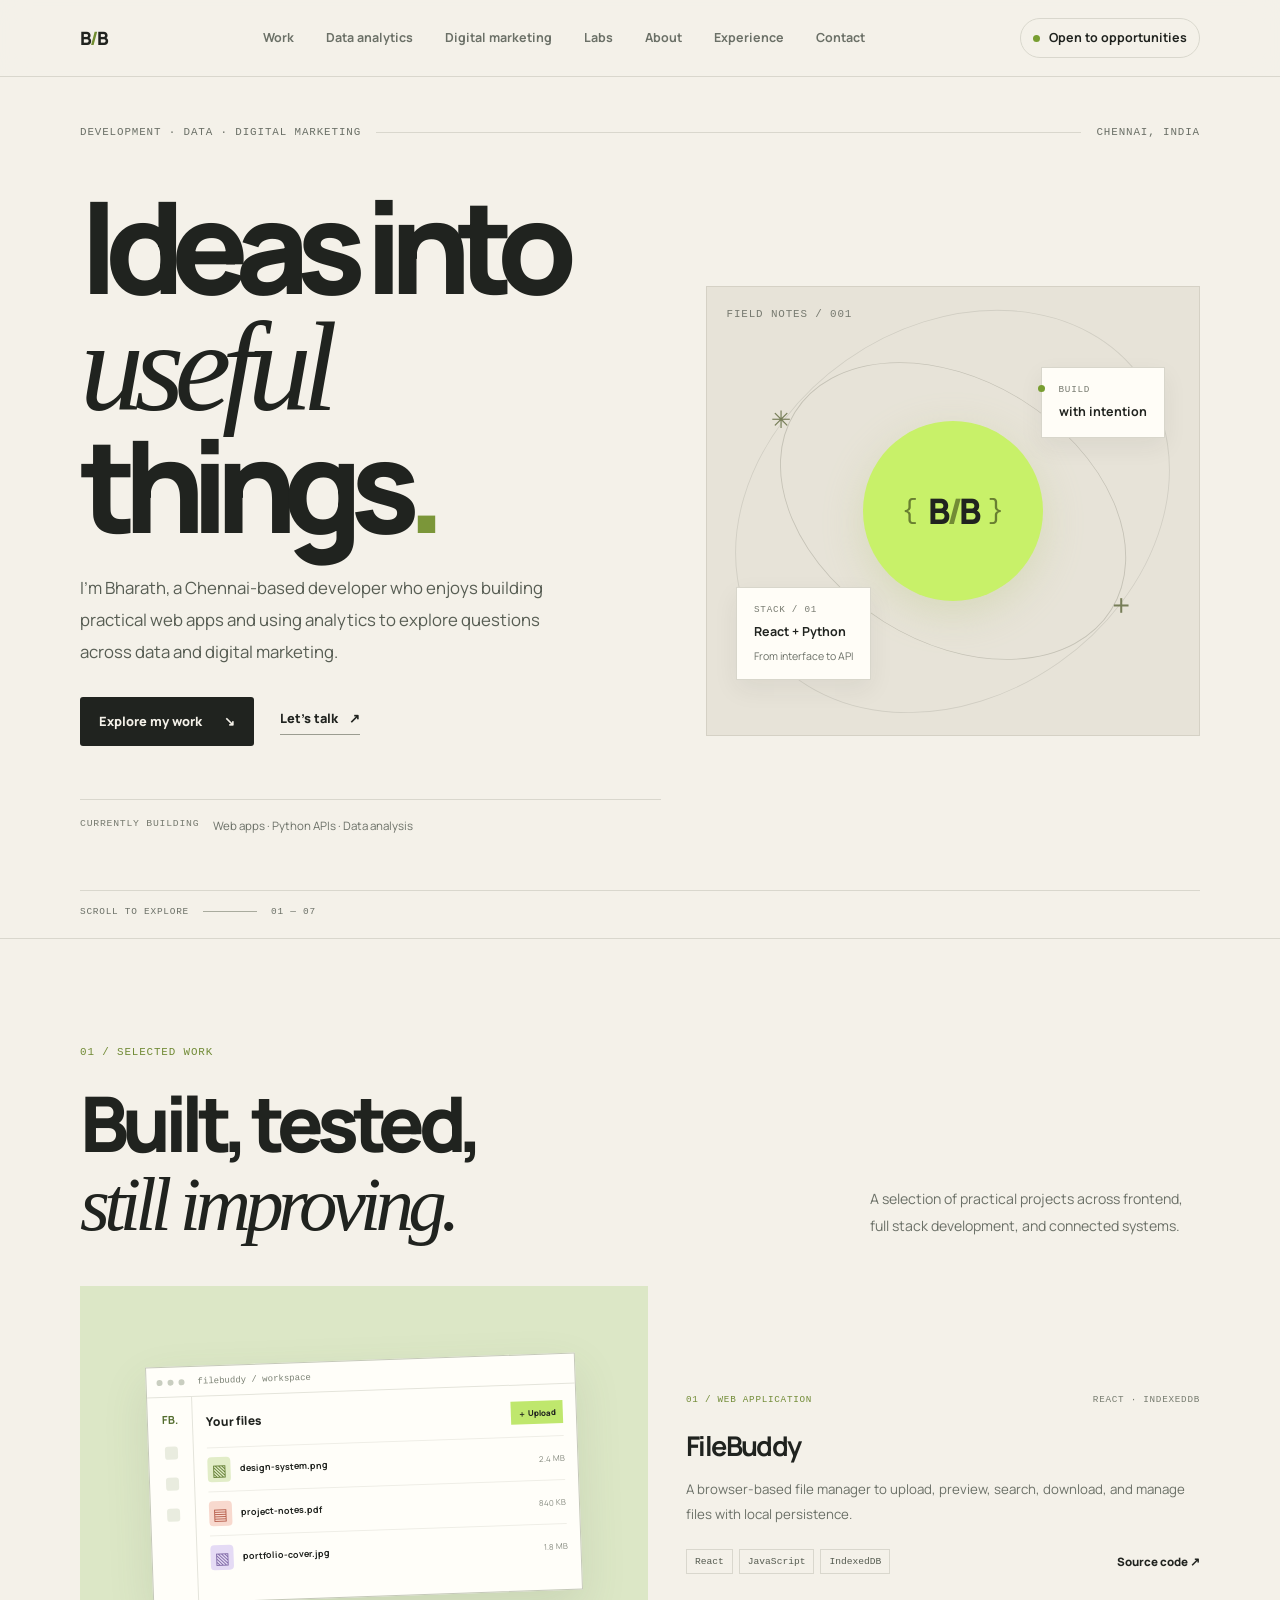
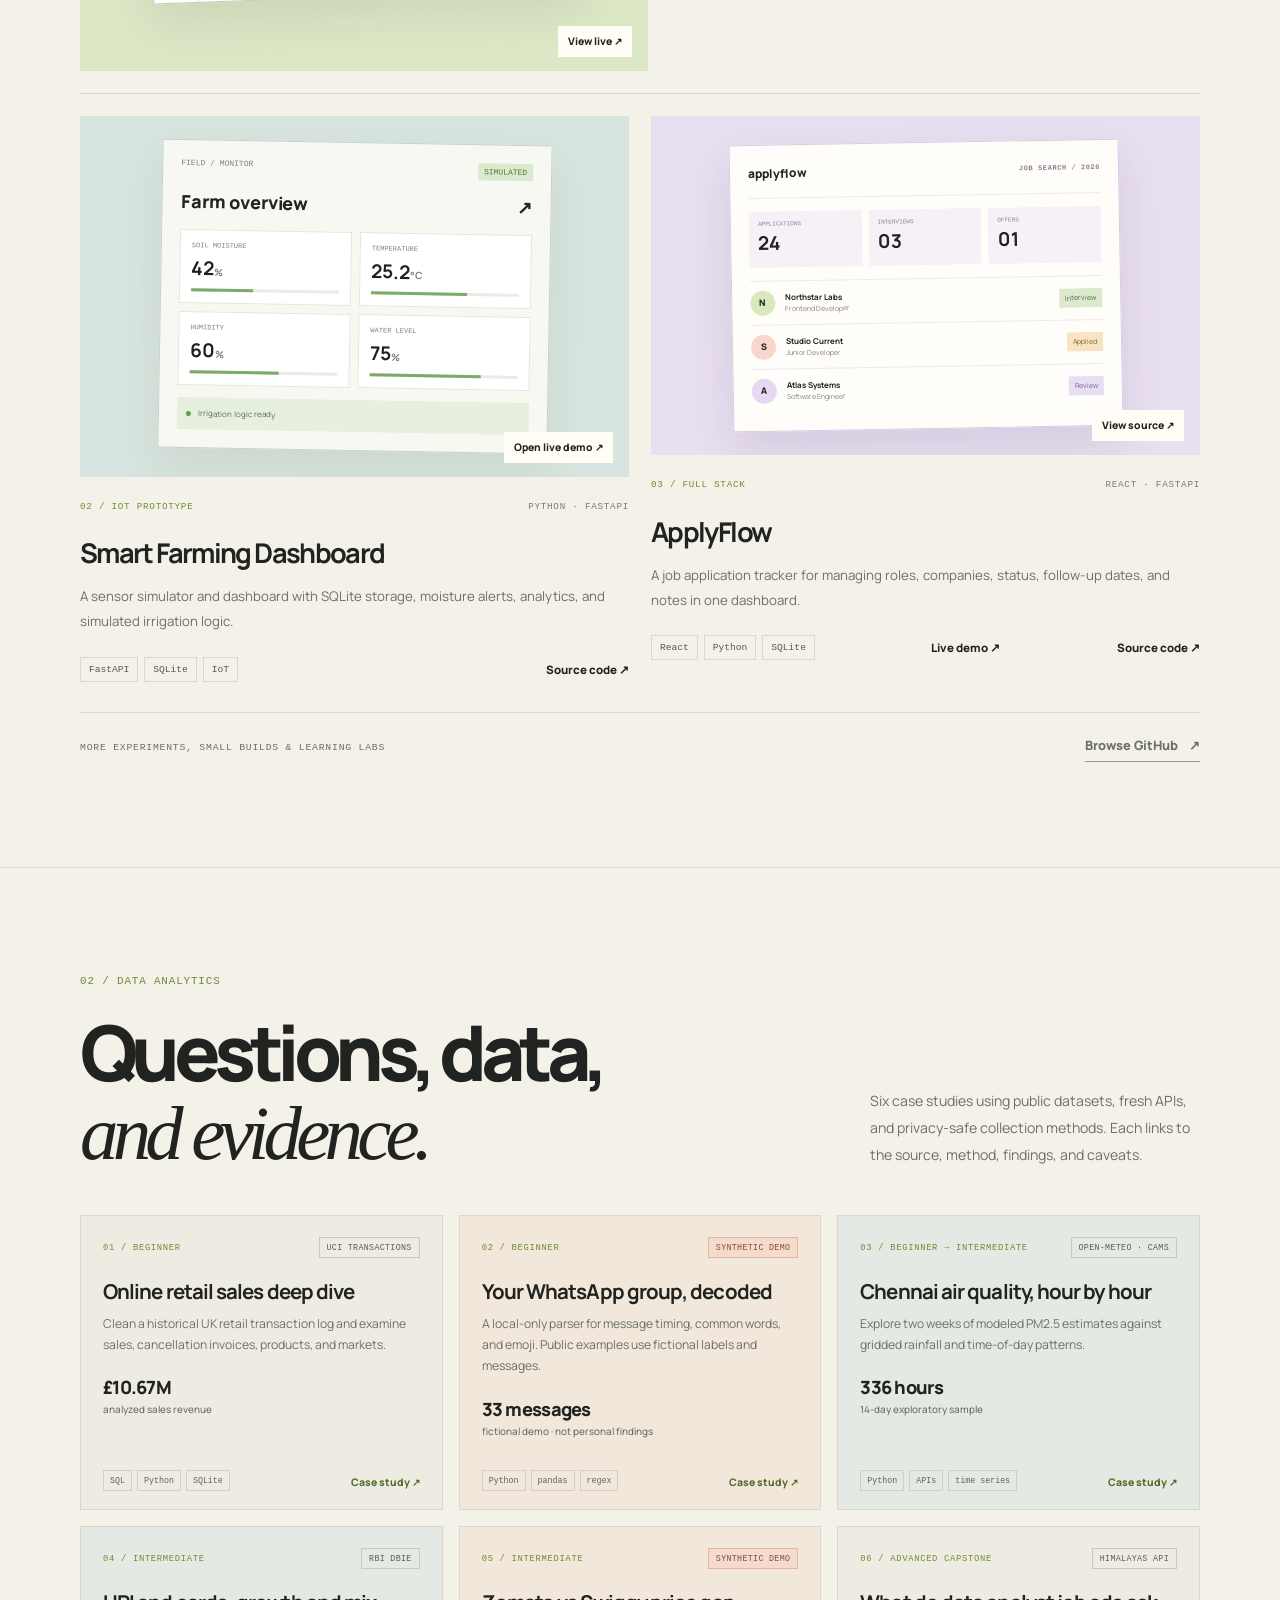
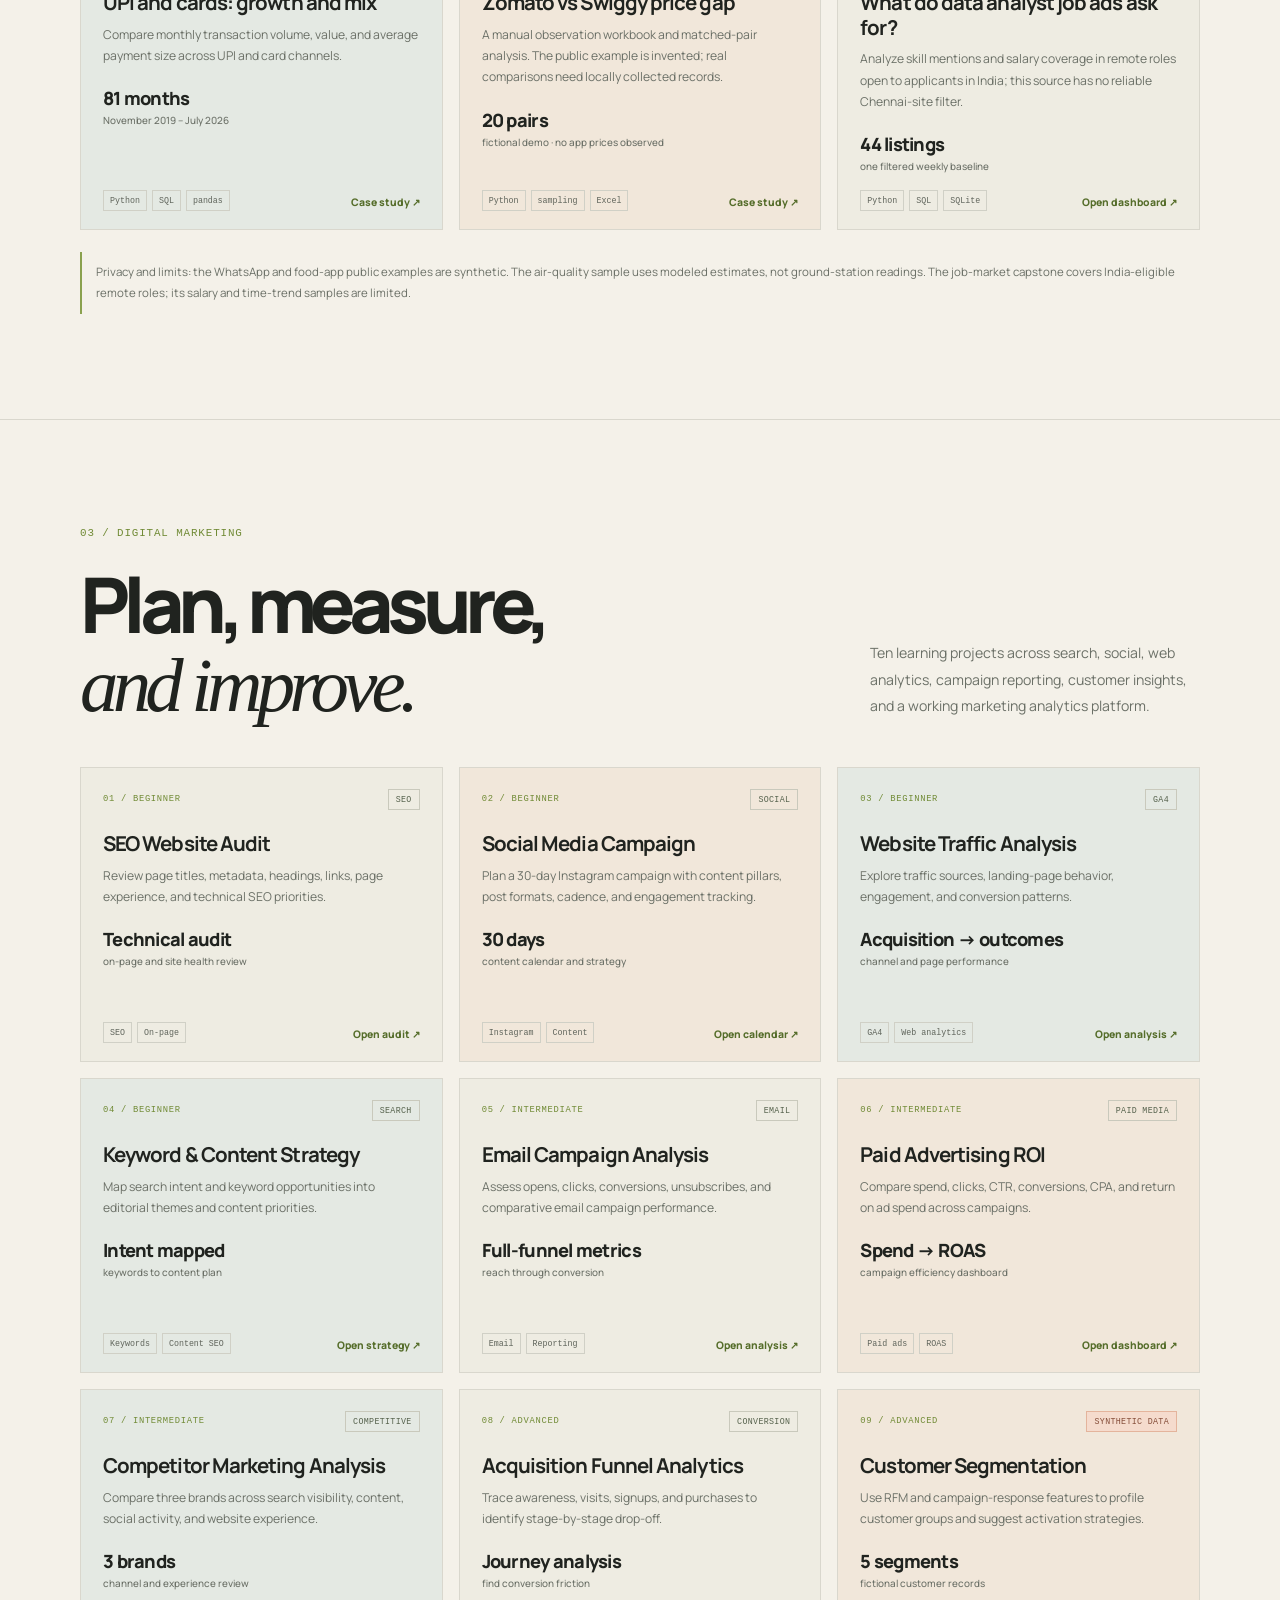
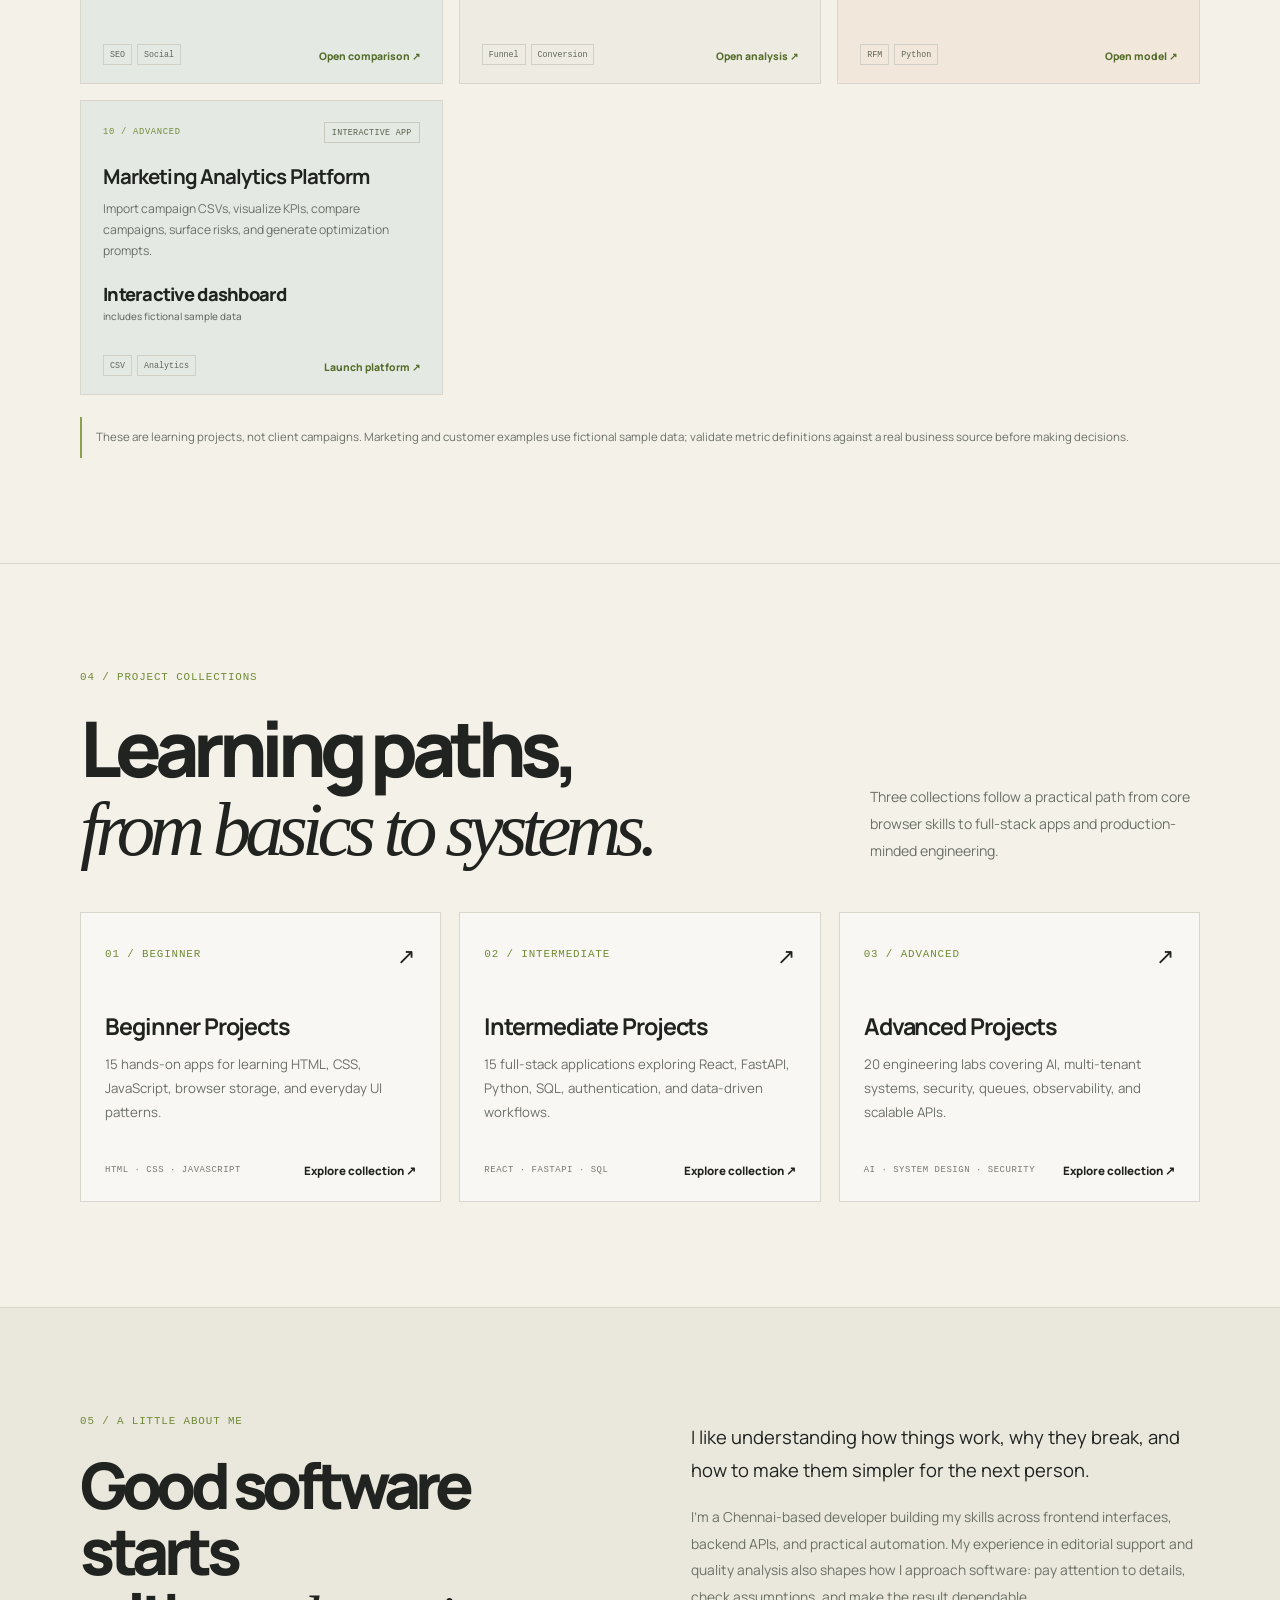
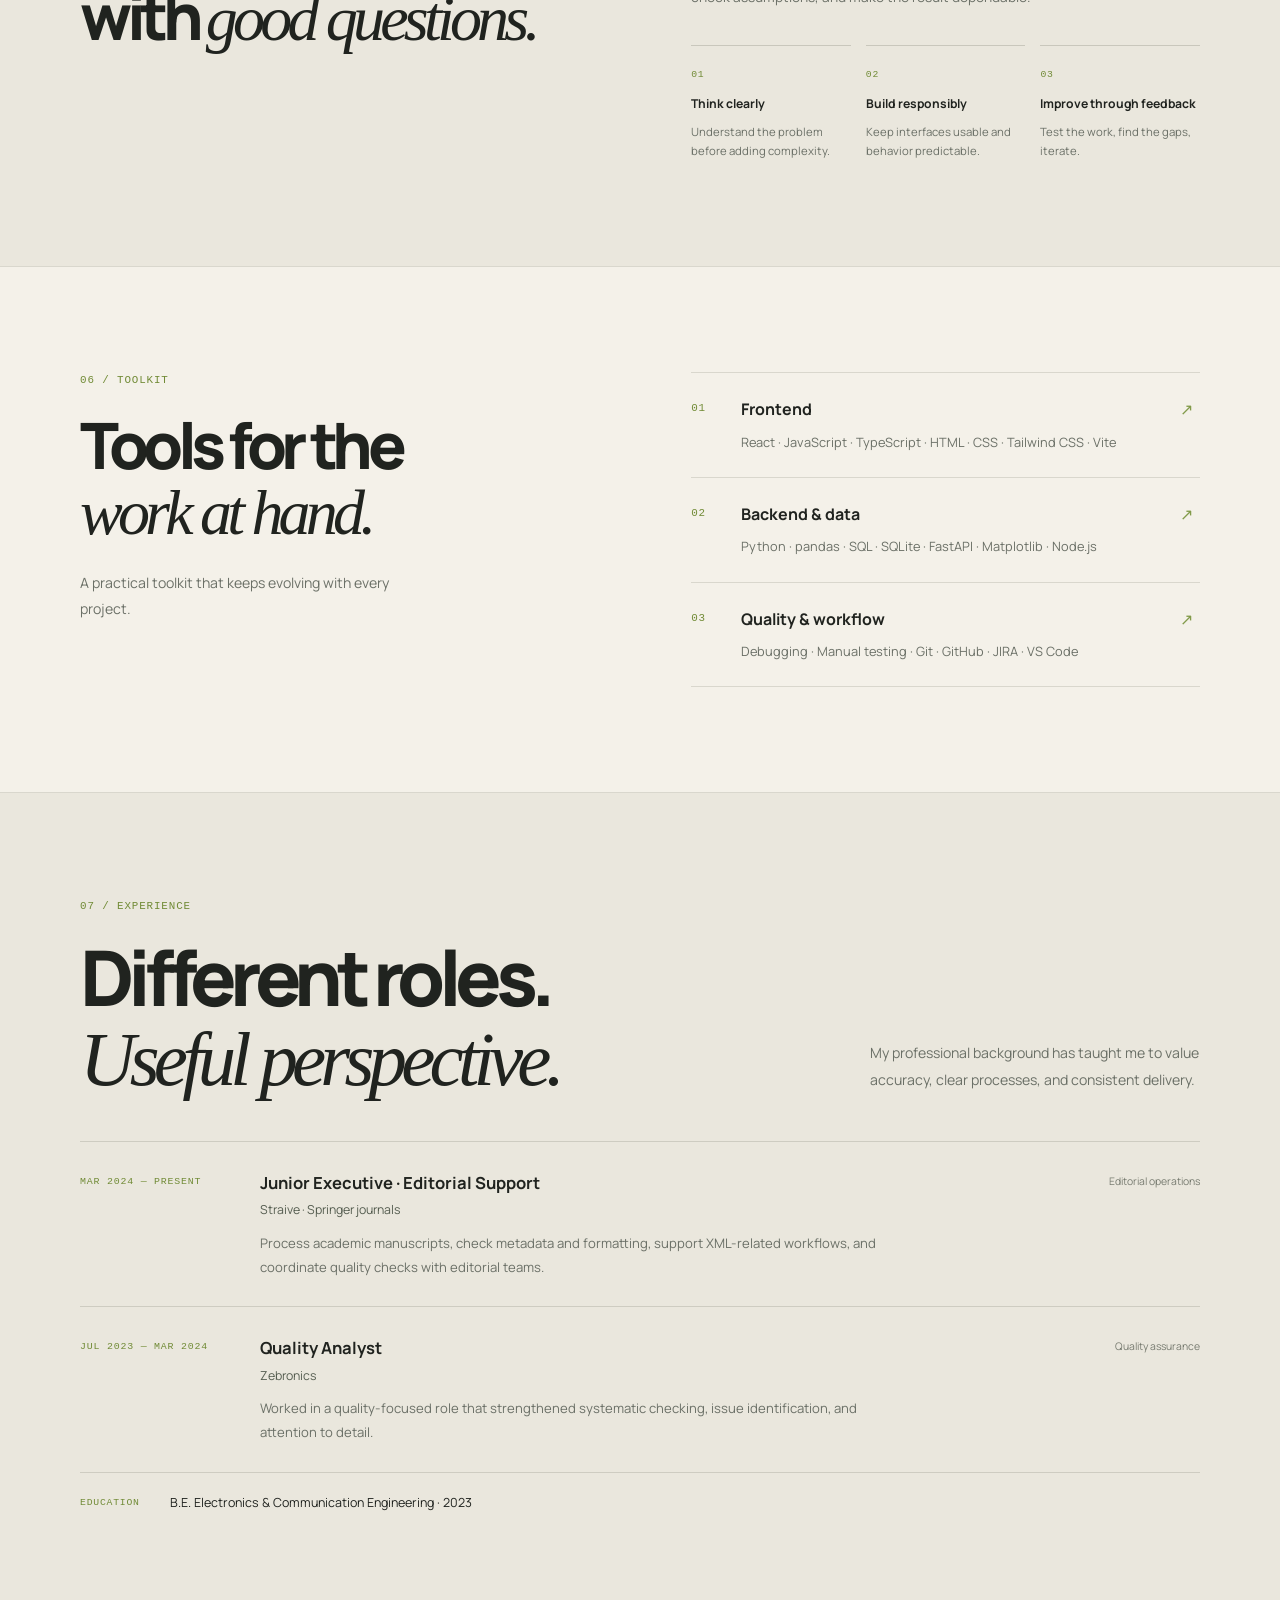
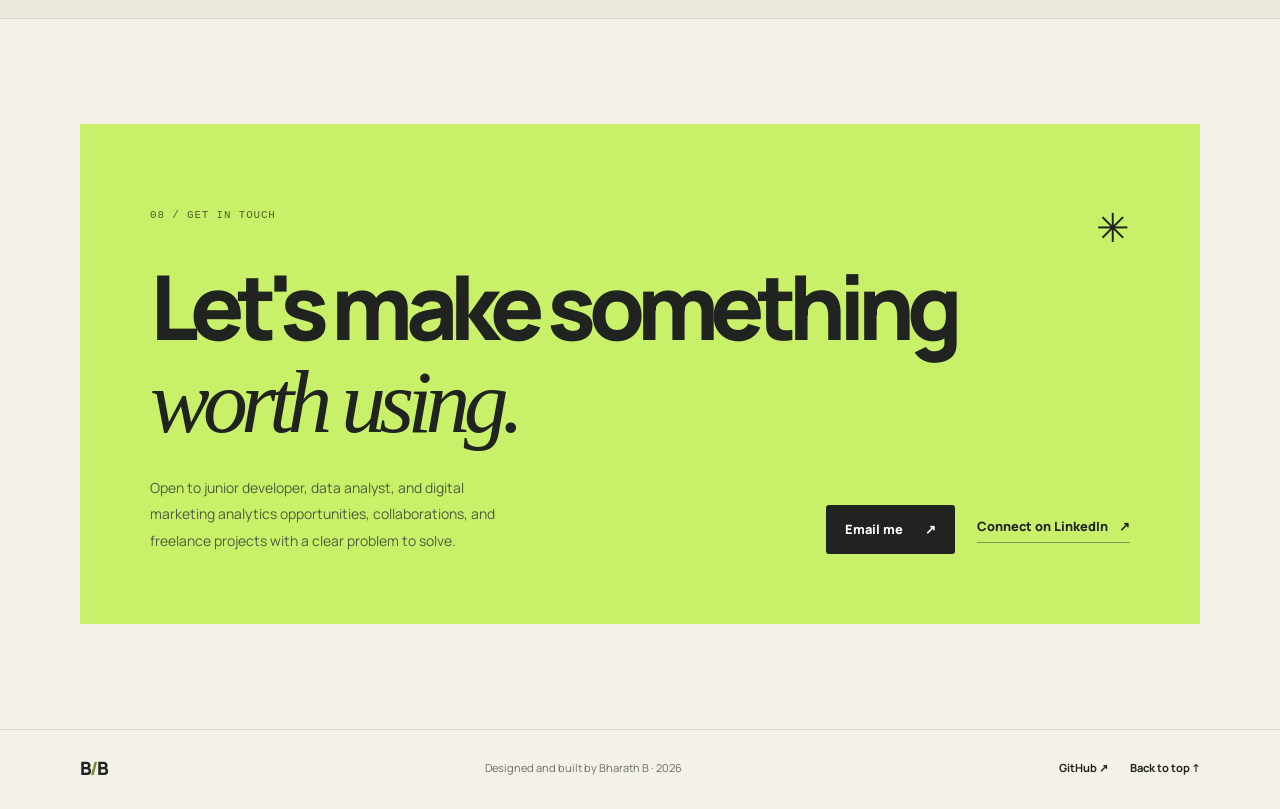
==== commit ae32e7ae: "Update ApplyFlow portfolio link to live Render deployment" ====
--- a/index.html
+++ b/index.html
@@ -70,16 +70,16 @@
           <article class="project-card">
             <a class="project-visual farm-visual" href="https://github.com/Bharathpurvath/Bharath.B" target="_blank" rel="noopener noreferrer" aria-label="Open Smart Farming source code">
               <div class="farm-dashboard"><div class="farm-head"><span>FIELD / MONITOR</span><span class="live-pill">SIMULATED</span></div><div class="farm-title">Farm overview<span>↗</span></div><div class="sensor-grid"><div><small>SOIL MOISTURE</small><strong>42<span>%</span></strong><div class="meter"><i style="width:42%"></i></div></div><div><small>TEMPERATURE</small><strong>25.2<span>°C</span></strong><div class="meter"><i style="width:65%"></i></div></div><div><small>HUMIDITY</small><strong>60<span>%</span></strong><div class="meter"><i style="width:60%"></i></div></div><div><small>WATER LEVEL</small><strong>75<span>%</span></strong><div class="meter"><i style="width:75%"></i></div></div></div><div class="farm-status"><span></span> Irrigation logic ready</div></div>
-              <span class="visual-open">View source ↗</span>
+              <span class="visual-open">Open live demo ↗</span>
             </a>
             <div class="project-info"><div class="project-meta mono"><span>02 / IOT PROTOTYPE</span><span>PYTHON · FASTAPI</span></div><h3>Smart Farming Dashboard</h3><p>A sensor simulator and dashboard with SQLite storage, moisture alerts, analytics, and simulated irrigation logic.</p><div class="project-bottom"><div class="tag-row"><span>FastAPI</span><span>SQLite</span><span>IoT</span></div><a href="https://github.com/Bharathpurvath/Bharath.B" target="_blank" rel="noopener noreferrer" class="arrow-link">Source code ↗</a></div></div>
           </article>
           <article class="project-card">
-            <a class="project-visual apply-visual" href="https://github.com/Bharathpurvath/applyflow-job-tracker" target="_blank" rel="noopener noreferrer" aria-label="Open ApplyFlow source code">
+            <a class="project-visual apply-visual" href="https://applyflow-frontend-g0fi.onrender.com/" target="_blank" rel="noopener noreferrer" aria-label="Open ApplyFlow live demo">
               <div class="apply-board"><div class="apply-top"><span>applyflow</span><span class="mono">JOB SEARCH / 2026</span></div><div class="apply-stats"><div><small>APPLICATIONS</small><strong>24</strong></div><div><small>INTERVIEWS</small><strong>03</strong></div><div><small>OFFERS</small><strong>01</strong></div></div><div class="apply-row"><span class="company-dot">N</span><span><b>Northstar Labs</b><small>Frontend Developer</small></span><em>Interview</em></div><div class="apply-row"><span class="company-dot coral-dot">S</span><span><b>Studio Current</b><small>Junior Developer</small></span><em class="status-applied">Applied</em></div><div class="apply-row"><span class="company-dot lilac-dot">A</span><span><b>Atlas Systems</b><small>Software Engineer</small></span><em class="status-review">Review</em></div></div>
               <span class="visual-open">View source ↗</span>
             </a>
-            <div class="project-info"><div class="project-meta mono"><span>03 / FULL STACK</span><span>REACT · FASTAPI</span></div><h3>ApplyFlow</h3><p>A job application tracker for managing roles, companies, status, follow-up dates, and notes in one dashboard.</p><div class="project-bottom"><div class="tag-row"><span>React</span><span>Python</span><span>SQLite</span></div><a href="https://github.com/Bharathpurvath/applyflow-job-tracker" target="_blank" rel="noopener noreferrer" class="arrow-link">Source code ↗</a></div></div>
+            <div class="project-info"><div class="project-meta mono"><span>03 / FULL STACK</span><span>REACT · FASTAPI</span></div><h3>ApplyFlow</h3><p>A job application tracker for managing roles, companies, status, follow-up dates, and notes in one dashboard.</p><div class="project-bottom"><div class="tag-row"><span>React</span><span>Python</span><span>SQLite</span></div><a href="https://applyflow-frontend-g0fi.onrender.com/" target="_blank" rel="noopener noreferrer" class="arrow-link">Live demo ↗</a><a href="https://github.com/Bharathpurvath/applyflow-job-tracker" target="_blank" rel="noopener noreferrer" class="arrow-link">Source code ↗</a></div></div>
           </article>
         </div>
         <div class="all-work"><span class="mono">MORE EXPERIMENTS, SMALL BUILDS & LEARNING LABS</span><a href="https://github.com/Bharathpurvath" target="_blank" rel="noopener noreferrer" class="underlined-link">Browse GitHub <span aria-hidden="true">↗</span></a></div>
--- a/style.css
+++ b/style.css
@@ -1,4 +1,23 @@
-@import url('https://fonts.googleapis.com/css2?family=DM+Sans:wght@400;500;600;700;800&family=Manrope:wght@400;500;600;700;800&display=swap');
-:root{--ink:#151a2b;--muted:#788194;--purple:#8b3df0;--pale:#f5edff;--line:#ececf2;--white:#fff}*{box-sizing:border-box}html{scroll-behavior:smooth;scroll-padding-top:85px}body{margin:0;color:var(--ink);background:#fff;font-family:'DM Sans',sans-serif;-webkit-font-smoothing:antialiased}a{color:inherit;text-decoration:none}.page-wrap,.nav-wrap{width:min(1160px,calc(100% - 56px));margin:auto}.site-header{height:76px;position:sticky;top:0;z-index:50;background:#ffffffed;backdrop-filter:blur(16px);box-shadow:0 3px 18px #171a2b0b}.nav-wrap{height:100%;display:flex;align-items:center;gap:28px}.wordmark{font-weight:800;font-size:1.35rem;letter-spacing:-.06em;white-space:nowrap}.brand-dot{color:var(--purple)}.main-nav{display:flex;align-items:center;gap:clamp(13px,2.1vw,28px);margin:auto}.main-nav a{font-size:.83rem;color:#4c5364;font-weight:600}.main-nav a:hover{color:var(--purple)}.availability,.button{background:linear-gradient(110deg,#8138ed,#a34bf1);color:white;padding:12px 23px;border-radius:30px;font-weight:700;font-size:.82rem;box-shadow:0 5px 15px #8b3df044;white-space:nowrap}.menu-toggle{display:none}.hero{min-height:690px;display:grid;grid-template-columns:1fr 1fr;align-items:center;gap:40px;background:linear-gradient(135deg,#fbf8ff,#f0e3ff);max-width:none;width:100%;padding:90px max(28px,calc((100% - 1160px)/2));position:relative;overflow:hidden}.hero-kicker{grid-column:1/-1;color:#8b3df0;font-size:.72rem;font-weight:700;letter-spacing:.12em}.hero-grid{display:contents}.hero-copy{grid-column:1;grid-row:2}.hero h1{font:800 clamp(3.2rem,7vw,5.8rem)/1.04 'Manrope',sans-serif;letter-spacing:-.07em;margin:0}.serif-accent{color:var(--purple);font-style:normal}.hero-intro{font-size:1.08rem;line-height:1.8;color:#657087;max-width:520px;margin:25px 0}.hero-actions{display:flex;align-items:center;gap:18px;margin:28px 0}.button{display:inline-flex;align-items:center;gap:12px}.button-dark{background:linear-gradient(110deg,#8138ed,#a34bf1)}.underlined-link{font-size:.9rem;font-weight:700;color:var(--purple)}.hero-footnote{display:flex;gap:15px;flex-wrap:wrap;color:#697286;font-size:.82rem;margin-top:45px}.hero-footnote .mono,.mono,.section-index{font-size:.7rem;letter-spacing:.09em}.hero-visual{grid-column:2;grid-row:2;min-height:390px;border-radius:42% 58% 52% 48%;background:linear-gradient(145deg,#e9d4ff,#c99cff);display:grid;place-items:center;position:relative;box-shadow:0 25px 65px #8842d522}.visual-core{width:190px;height:190px;border-radius:50%;background:#fff;display:flex;align-items:center;justify-content:center;gap:8px;box-shadow:0 15px 45px #7040a522}.core-bb{font-size:3.5rem;font-weight:800;letter-spacing:-.1em}.core-bb span{color:var(--purple)}.core-bracket{font-size:3rem;color:var(--purple)}.orbit{position:absolute;border:1px solid #fff9;border-radius:50%;width:75%;height:75%}.orbit-b{width:92%;height:92%}.visual-label,.floating-note{position:absolute;background:#fff;padding:13px 18px;border-radius:13px;box-shadow:0 8px 30px #30204b18;font-size:.75rem}.visual-label{top:12%;left:8%}.note-top{top:22%;right:3%;display:grid}.note-bottom{bottom:13%;left:3%;display:grid;gap:5px}.visual-cross{position:absolute;color:white;font-size:2rem}.cross-one{right:14%;bottom:18%}.cross-two{left:15%;bottom:28%}.hero-bottom{display:none}.section-pad{padding:88px 0}.section-head{display:flex;align-items:end;justify-content:space-between;gap:35px;margin-bottom:42px}.section-head h2,.about-grid h2,.stack-grid h2,.contact-box h2,.section-heading-centered h2{font:800 clamp(2rem,4vw,3rem)/1.15 'Manrope',sans-serif;letter-spacing:-.055em;margin:12px 0}.section-index{color:var(--purple);font-weight:800}.section-summary{max-width:440px;color:var(--muted);line-height:1.7}.project-grid{display:grid;grid-template-columns:repeat(2,minmax(0,1fr));gap:25px}.project-card,.data-card,.collection-card,.service-card,.skill-card{background:#fff;border:1px solid #ececf2;border-radius:22px;overflow:hidden;box-shadow:0 7px 25px #141b2c08;transition:transform .2s,box-shadow .2s}.project-card:hover,.service-card:hover,.skill-card:hover{transform:translateY(-4px);box-shadow:0 15px 35px #44247712}.project-visual{min-height:220px;display:flex;align-items:center;justify-content:center;padding:25px;background:linear-gradient(135deg,#f5edff,#f9f7ff);position:relative}.project-large{grid-column:auto}.mock-window,.farm-dashboard,.apply-board{width:min(100%,420px);background:white;border:1px solid #e9e5f1;border-radius:12px;box-shadow:0 12px 30px #2c214016;overflow:hidden}.mock-top,.farm-head,.apply-top{padding:12px;display:flex;justify-content:space-between;background:#faf9fc;font-size:.7rem}.mock-body{display:flex;min-height:125px}.mock-sidebar{width:48px;background:#f3edff;display:grid;align-content:start;gap:13px;padding:12px}.mock-sidebar i{height:6px;background:#c9b2ed;border-radius:5px}.mock-content{padding:16px;flex:1}.mock-heading{display:flex;justify-content:space-between;font-size:.8rem;font-weight:700}.mock-heading span{color:var(--purple)}.mock-files>div{display:flex;gap:9px;align-items:center;margin-top:12px;font-size:.65rem}.mock-files small{margin-left:auto;color:#999}.file-icon{color:var(--purple)}.farm-dashboard,.apply-board{padding:16px}.farm-title{font-weight:800;padding:10px 0}.sensor-grid,.apply-stats{display:grid;grid-template-columns:1fr 1fr;gap:12px}.sensor-grid>div,.apply-stats>div{background:#faf8ff;padding:10px;border-radius:8px}.sensor-grid small,.apply-stats small{display:block;font-size:.55rem;color:#888}.sensor-grid strong,.apply-stats strong{font-size:1.2rem}.meter{height:4px;background:#eee;margin-top:6px}.meter i{display:block;height:100%;background:#9251e9}.farm-status{font-size:.65rem;margin-top:12px}.farm-status span{display:inline-block;width:6px;height:6px;background:#36b77c;border-radius:50%}.apply-row{display:flex;align-items:center;gap:9px;padding:10px 0;border-top:1px solid #eee;font-size:.7rem}.apply-row small{display:block;color:#888}.apply-row em{margin-left:auto;font-size:.6rem;color:#8652d5}.visual-open{position:absolute;bottom:12px;right:16px;color:var(--purple);font-size:.75rem;font-weight:700}.project-info{padding:24px}.project-meta{display:flex;justify-content:space-between;gap:10px;color:#9872c5;font-size:.63rem}.project-info h3,.data-card h3,.collection-card h3{font-size:1.35rem;margin:15px 0 8px}.project-info p,.data-card p,.collection-card p,.service-card p{color:var(--muted);font-size:.9rem;line-height:1.65}.project-bottom,.data-card-bottom,.collection-card-bottom{display:flex;align-items:center;justify-content:space-between;gap:12px;margin-top:20px;flex-wrap:wrap}.tag-row,.data-tags,.skill-pills{display:flex;flex-wrap:wrap;gap:7px}.tag-row span,.data-tags span,.skill-pills span{background:#f7f4fb;color:#626879;padding:6px 10px;border-radius:18px;font-size:.68rem}.arrow-link,.data-card-bottom a,.collection-link{font-size:.78rem;color:var(--purple);font-weight:700}.all-work{display:flex;justify-content:space-between;align-items:center;margin-top:30px;color:#8b91a0}.data-section{background:#f8f9fc}.data-grid{display:grid;grid-template-columns:repeat(3,minmax(0,1fr));gap:18px}.data-card{padding:22px}.data-card-top{display:flex;justify-content:space-between;gap:8px;font-size:.65rem;color:#9b75c6}.data-kind{font-weight:700}.data-stat{font-size:1.3rem;font-weight:800;margin:20px 0 5px}.data-stat span{display:block;font-size:.68rem;color:#8b91a0;font-weight:500}.data-note{color:#858b99;font-size:.78rem;line-height:1.6;margin-top:25px}.data-card-bottom{border-top:1px solid #eee;padding-top:15px}.collection-grid{display:grid;grid-template-columns:repeat(3,1fr);gap:18px}.collection-card{padding:25px}.collection-card-top{display:flex;justify-content:space-between;color:var(--purple);font-size:.7rem}.collection-arrow{font-size:1.4rem}.about-section{background:#fff}.about-grid{display:grid;grid-template-columns:.9fr 1.1fr;gap:70px;align-items:center}.about-copy{padding:35px;border:1px solid #eee;border-top:4px solid var(--purple);border-radius:20px;box-shadow:0 15px 40px #39205d0b}.about-lead{font-size:1.18rem;font-weight:700;line-height:1.6}.about-copy>p:not(.about-lead){color:var(--muted);line-height:1.8}.principles{display:grid;grid-template-columns:repeat(3,1fr);gap:15px;margin-top:25px}.principles>div{border-top:1px solid #eee;padding-top:12px}.principles b{display:block;font-size:.8rem;margin:8px 0}.principles p{font-size:.72rem;color:var(--muted);line-height:1.5}.stack-section{background:#f8f9fc}.stack-grid{display:block}.stack-grid>div:first-child{display:none}.section-heading-centered{text-align:center;max-width:700px;margin:0 auto 42px}.section-heading-centered>p:last-child{color:var(--muted);line-height:1.7}.services-grid,.skills-grid{display:grid;grid-template-columns:repeat(2,minmax(0,1fr));gap:20px}.service-card,.skill-card{padding:27px}.service-icon{display:grid;place-items:center;width:45px;height:45px;border-radius:13px;background:#f3e8ff;color:var(--purple);font-size:1.3rem;font-weight:800;margin-bottom:18px}.service-card h3,.skill-card h3{margin:0 0 8px;font-size:1.05rem}.skill-card{display:grid;grid-template-columns:45px 1fr;column-gap:14px;align-items:start}.skill-card .service-icon{grid-row:span 2}.skill-card h3{align-self:center}.skill-pills{grid-column:2;margin-top:12px}.experience-section{background:#fff}.timeline{border-top:1px solid #eee}.timeline-item{display:grid;grid-template-columns:180px 1fr 160px;gap:25px;padding:28px 0;border-bottom:1px solid #eee}.timeline-date,.timeline-kind{font-size:.7rem;color:#9270bd}.timeline-item h3{margin:0 0 7px}.timeline-item p{color:var(--muted);line-height:1.6}.timeline-org{font-weight:700!important;color:#555!important}.education-note{display:flex;gap:25px;color:#72798a;font-size:.85rem;margin-top:25px}.contact-section{background:#f8f9fc}.contact-box{background:white;border-radius:25px;padding:55px;box-shadow:0 8px 35px #1c20300c}.contact-top{display:flex;justify-content:space-between}.contact-star{font-size:2rem;color:var(--purple)}.contact-box h2{font-size:clamp(2.5rem,5vw,4rem)}.contact-bottom{display:flex;justify-content:space-between;align-items:center;gap:30px}.contact-bottom>p{max-width:560px;color:var(--muted);line-height:1.8}.contact-actions{display:flex;gap:18px;align-items:center;flex-wrap:wrap}.site-footer{background:#111a2e;color:white;padding:55px 0 20px}.footer-inner{display:grid;grid-template-columns:1.2fr 1fr 1fr;gap:35px}.footer-inner p{color:#b5bdce;font-size:.8rem;line-height:2}.footer-inner a{color:#dce0ea}.copyright{text-align:center;border-top:1px solid #ffffff1a;margin:35px 0 0;padding-top:20px;color:#8f9ab0;font-size:.72rem}
-@media(max-width:800px){.page-wrap,.nav-wrap{width:calc(100% - 34px)}.site-header{height:68px}.nav-wrap{gap:12px}.wordmark{font-size:1.15rem}.menu-toggle{display:block;margin-left:auto;border:0;background:#f4edff;color:var(--purple);padding:9px 12px;border-radius:20px}.main-nav{display:none;position:absolute;top:68px;left:0;right:0;background:white;padding:18px;box-shadow:0 10px 20px #0001;flex-wrap:wrap;justify-content:center}.main-nav.is-open{display:flex}.main-nav a{padding:8px}.availability{padding:10px 13px;font-size:.7rem}.hero{min-height:auto;grid-template-columns:1fr;padding:65px 24px 55px;gap:20px}.hero-kicker{grid-column:1}.hero-copy{grid-row:2}.hero h1{font-size:clamp(3.2rem,13vw,5rem)}.hero-visual{grid-column:1;grid-row:3;min-height:260px;width:85%;margin:10px auto 0}.visual-core{width:130px;height:130px}.core-bb{font-size:2.5rem}.section-pad{padding:65px 0}.section-head{display:block}.section-summary{margin-top:15px}.project-grid,.services-grid,.skills-grid{grid-template-columns:1fr}.data-grid{grid-template-columns:repeat(2,minmax(0,1fr))}.collection-grid{grid-template-columns:1fr}.about-grid{grid-template-columns:1fr;gap:25px}.principles{grid-template-columns:1fr}.timeline-item{grid-template-columns:1fr;gap:7px}.contact-box{padding:30px 23px}.contact-bottom{display:block}.contact-actions{margin-top:20px}.footer-inner{grid-template-columns:1fr 1fr}.footer-inner>div:first-child{grid-column:1/-1}}
-@media(max-width:480px){.availability{font-size:0;padding:10px 13px}.availability:after{content:"Let's Talk";font-size:.7rem}.data-grid{grid-template-columns:1fr}.project-visual{min-height:190px}.project-info{padding:20px}.project-meta{font-size:.57rem}.contact-actions{align-items:flex-start;flex-direction:column}.footer-inner{grid-template-columns:1fr}.footer-inner>div:first-child{grid-column:auto}.education-note{display:block}.education-note span{display:block;margin-top:8px}}
+:root{--paper:#f4f1e9;--ink:#20231f;--muted:#6b7067;--line:#d9d7cd;--green:#c8f169;--coral:#f17c63;--lilac:#c8b8ef;--mono:"DM Mono",monospace;--sans:"Manrope",Arial,sans-serif;--wrap:1120px}
+*{box-sizing:border-box}html{scroll-behavior:smooth;scroll-padding-top:90px}body{margin:0;background:var(--paper);color:var(--ink);font-family:var(--sans);line-height:1.65;-webkit-font-smoothing:antialiased}a{color:inherit;text-decoration:none}a:focus-visible,button:focus-visible{outline:2px solid #526c20;outline-offset:4px}::selection{background:var(--green);color:var(--ink)}.mono{font-family:var(--mono);font-size:.68rem;letter-spacing:.08em}.page-wrap{width:min(var(--wrap),calc(100% - 72px));margin-inline:auto}.skip-link{position:absolute;top:-60px;left:18px;z-index:100;padding:10px 14px;background:var(--green)}.skip-link:focus{top:12px}
+.site-header{position:sticky;top:0;z-index:20;background:rgba(244,241,233,.92);backdrop-filter:blur(14px);border-bottom:1px solid var(--line)}.nav-wrap{width:min(var(--wrap),calc(100% - 72px));min-height:76px;margin:auto;display:flex;align-items:center;justify-content:space-between;gap:28px}.wordmark{font-size:1.15rem;font-weight:800;letter-spacing:-.09em}.wordmark span{color:#718d30}.main-nav{display:flex;gap:32px}.main-nav a,.availability{font-size:.78rem;font-weight:700}.main-nav a{color:var(--muted)}.main-nav a:hover,.footer-inner a:hover{color:#6a842d}.availability{display:flex;align-items:center;gap:9px;padding:9px 12px;border:1px solid var(--line);border-radius:99px;white-space:nowrap}.availability span,.note-dot{width:7px;height:7px;border-radius:50%;background:#789e31}.menu-toggle{display:none}
+.hero{padding-top:47px}.hero-kicker{display:flex;align-items:center;gap:15px;color:var(--muted)}.kicker-line{height:1px;flex:1;background:var(--line)}.hero-grid{display:grid;grid-template-columns:1.08fr .92fr;gap:45px;align-items:center;padding:45px 0 55px}.hero h1{font-size:clamp(4.5rem,10vw,8.5rem);line-height:.91;letter-spacing:-.105em;margin:0;font-weight:800}.serif-accent{font-family:Georgia,"Times New Roman",serif;font-weight:400;font-style:italic;letter-spacing:-.075em}.period{color:#7b9639}.hero-intro{max-width:470px;margin:30px 0 0;color:#575d53;font-size:1.05rem;line-height:1.9}.hero-actions{display:flex;align-items:center;gap:26px;margin-top:29px}.button{display:inline-flex;align-items:center;justify-content:center;gap:22px;padding:14px 19px;border-radius:3px;font-size:.8rem;font-weight:800;transition:transform .2s,background .2s}.button:hover{transform:translateY(-3px)}.button-dark{background:var(--ink);color:var(--paper)}.button-dark:hover{background:#41473b}.underlined-link{display:inline-flex;align-items:center;gap:11px;font-size:.8rem;font-weight:800;border-bottom:1px solid #9b9d91;padding-bottom:5px}.underlined-link:hover{border-color:#708d2e}.hero-footnote{display:flex;flex-wrap:wrap;gap:14px;margin-top:53px;padding-top:16px;border-top:1px solid var(--line);font-size:.72rem;color:var(--muted)}.hero-footnote .mono{font-size:.61rem;color:#777b70}
+.hero-visual{position:relative;min-height:450px;display:grid;place-items:center;overflow:hidden;background:#e7e3d8;border:1px solid #d5d1c5}.visual-label{position:absolute;top:19px;left:20px;color:#777a70}.orbit{position:absolute;border:1px solid #c6c3b7;border-radius:50%;width:76%;aspect-ratio:1}.orbit-a{transform:rotate(32deg) scaleY(.7)}.orbit-b{transform:rotate(-35deg) scaleY(.8);width:94%;border-color:#d2cfc4}.visual-core{position:relative;width:180px;height:180px;border-radius:50%;background:var(--green);display:flex;align-items:center;justify-content:center;gap:10px;box-shadow:0 12px 40px #b7c77d55}.core-bb{font-size:2.2rem;font-weight:800;letter-spacing:-.1em}.core-bb span{color:#728b35}.core-bracket{font-family:var(--mono);font-size:1.7rem;color:#697f31}.floating-note{position:absolute;display:flex;flex-direction:column;gap:5px;padding:14px 17px;background:#fffdf7;border:1px solid #d8d6cb;box-shadow:0 9px 24px #3331}.floating-note .mono{font-size:.58rem;color:#777a70}.floating-note strong{font-size:.78rem}.note-top{top:80px;right:7%}.note-top .note-dot{position:absolute;top:17px;left:-4px}.note-bottom{bottom:55px;left:6%}.note-small{font-size:.66rem;color:var(--muted)}.visual-cross{position:absolute;color:#777e58}.cross-one{top:25%;left:13%;font-size:1.5rem}.cross-two{right:14%;bottom:23%;font-size:2rem}.hero-bottom{display:flex;align-items:center;gap:14px;border-top:1px solid var(--line);padding:13px 0 18px;color:var(--muted)}.hero-bottom .mono{font-size:.59rem}.scroll-rule{height:1px;width:54px;background:#a9ab9e}
+.section-pad{padding:105px 0;border-top:1px solid var(--line)}.section-head{display:flex;justify-content:space-between;align-items:end;gap:40px;margin-bottom:42px}.section-index{margin:0 0 22px;color:#718b36}.section-head h2,.about-grid h2,.stack-grid h2,.contact-box h2{font-size:clamp(2.8rem,6vw,5.1rem);letter-spacing:-.085em;line-height:1.02;margin:0;font-weight:800}.section-summary{max-width:330px;color:var(--muted);font-size:.88rem;line-height:1.9;margin:0 0 5px}
+.project-grid{display:grid;grid-template-columns:1fr 1fr;gap:22px}.project-card{min-width:0}.project-large{grid-column:1/-1;display:grid;grid-template-columns:1.05fr .95fr;border-bottom:1px solid var(--line);padding-bottom:22px;gap:0 38px}.project-visual{min-height:290px;position:relative;display:flex;align-items:center;justify-content:center;overflow:hidden;padding:26px;transition:filter .2s}.project-visual:hover{filter:saturate(1.1)}.file-visual{background:#dce7c6}.farm-visual{background:#d8e4df}.apply-visual{background:#e8dff0}.project-large .project-visual{min-height:385px}.mock-window{width:100%;max-width:430px;background:#fffef9;border:1px solid #c5c9b9;box-shadow:0 18px 45px #52604420;transform:rotate(-2deg)}.mock-top{height:30px;border-bottom:1px solid #e4e4db;display:flex;align-items:center;gap:5px;padding:0 10px}.mock-top>span:not(.mock-title){width:6px;height:6px;border-radius:50%;background:#c9cec0}.mock-title{font:9px var(--mono);color:#7b8174;margin-left:8px}.mock-body{display:flex;min-height:205px}.mock-sidebar{width:45px;display:flex;flex-direction:column;align-items:center;gap:18px;padding:13px 0;border-right:1px solid #e4e4db;color:#526c2d}.mock-sidebar b{font-size:11px}.mock-sidebar i{width:13px;height:13px;border-radius:3px;background:#e9ecdf}.mock-content{padding:16px 13px;flex:1;min-width:0}.mock-heading{display:flex;justify-content:space-between;gap:8px;font-size:12px;font-weight:800;margin-bottom:12px}.mock-heading span{background:#bfe76d;padding:5px 7px;font-size:8px}.mock-files>div{display:grid;grid-template-columns:25px 1fr auto;gap:7px;align-items:center;padding:9px 0;border-top:1px solid #efeee7}.mock-files b{font-size:9px;overflow:hidden;text-overflow:ellipsis;white-space:nowrap}.mock-files small{font-size:8px;color:#85897f}.file-icon{display:grid;place-items:center;width:23px;height:25px;border-radius:4px}.mint{background:#e2edc8;color:#637e34}.coral{background:#f8d9ce;color:#b55c49}.lilac{background:#e5dbf5;color:#7e68a5}.visual-open{position:absolute;bottom:14px;right:16px;background:#fffdf5;padding:7px 10px;font-size:.65rem;font-weight:800}.project-info{padding:22px 0 0}.project-large .project-info{padding-top:8px;align-self:center}.project-meta{display:flex;flex-wrap:wrap;justify-content:space-between;gap:10px;color:#777c70;font-size:.58rem}.project-meta span:first-child{color:#718b36}.project-info h3{font-size:1.7rem;letter-spacing:-.06em;margin:17px 0 8px}.project-info p{color:var(--muted);font-size:.83rem;line-height:1.9;margin:0}.project-bottom{display:flex;flex-wrap:wrap;align-items:center;justify-content:space-between;gap:14px;margin-top:22px}.tag-row{display:flex;flex-wrap:wrap;gap:6px}.tag-row span{font: .6rem var(--mono);padding:6px 8px;border:1px solid var(--line);color:#555b50}.arrow-link{font-size:.72rem;font-weight:800;white-space:nowrap}.arrow-link:hover{color:#718b36}
+.farm-dashboard{width:100%;max-width:390px;background:#f7f8f1;padding:18px;border:1px solid #c6d3c7;box-shadow:0 18px 45px #52604418;transform:rotate(1deg)}.farm-head{display:flex;justify-content:space-between;gap:8px;font:8px var(--mono);color:#788477}.live-pill{background:#dbe9ce;padding:4px 6px;color:#55743b}.farm-title{font-size:18px;font-weight:800;display:flex;justify-content:space-between;margin:12px 0}.sensor-grid{display:grid;grid-template-columns:1fr 1fr;gap:8px}.sensor-grid>div{background:#fff;padding:11px;border:1px solid #e3e8dd}.sensor-grid small{display:block;font:7px var(--mono);color:#7a8679}.sensor-grid strong{font-size:19px;display:block;margin:4px 0}.sensor-grid strong span{font-size:10px;color:#798578}.meter{height:3px;background:#e8ece4}.meter i{display:block;height:100%;background:#7caa67}.farm-status{margin-top:12px;padding:9px;background:#e7f0df;font-size:8px;color:#537349}.farm-status span{display:inline-block;width:5px;height:5px;border-radius:50%;background:#6b9a51;margin-right:5px}.apply-board{width:100%;max-width:390px;padding:18px;background:#fffdf9;border:1px solid #d7cde4;box-shadow:0 18px 45px #4f3c6420;transform:rotate(-1deg)}.apply-top{display:flex;justify-content:space-between;align-items:center;padding-bottom:14px;border-bottom:1px solid #eee9f0;font-weight:800;font-size:12px}.apply-top .mono{font-size:7px;color:#8a8192}.apply-stats{display:grid;grid-template-columns:repeat(3,1fr);gap:7px;margin:13px 0}.apply-stats>div{padding:9px;background:#f5f1f7}.apply-stats small{display:block;font:6px var(--mono);color:#8a8192}.apply-stats strong{font-size:19px}.apply-row{display:grid;grid-template-columns:27px 1fr auto;align-items:center;gap:8px;padding:9px 0;border-top:1px solid #eee9f0}.company-dot{display:grid;place-items:center;width:25px;height:25px;background:#d9e9be;border-radius:50%;font-size:9px;font-weight:800}.coral-dot{background:#f8d6cb}.lilac-dot{background:#e5d8f2}.apply-row b,.apply-row small{display:block}.apply-row b{font-size:8px}.apply-row small{font-size:7px;color:#8a8192}.apply-row em{font-style:normal;font-size:7px;padding:4px 6px;background:#dce9ce;color:#4f7134}.apply-row .status-applied{background:#f8e3c4;color:#8b692e}.apply-row .status-review{background:#e8def4;color:#7c629a}
+.all-work{display:flex;justify-content:space-between;align-items:center;gap:20px;margin-top:30px;padding-top:22px;border-top:1px solid var(--line);color:var(--muted)}.all-work>.mono{font-size:.61rem}
+.about-section{background:#eae7dd}.about-grid,.stack-grid{display:grid;grid-template-columns:1fr 1fr;gap:clamp(40px,8vw,120px)}.about-grid h2,.stack-grid h2{font-size:clamp(2.7rem,5vw,4.4rem)}.about-copy{padding-top:8px}.about-lead{font-size:1.15rem;line-height:1.8;margin:0 0 17px}.about-copy>p:not(.about-lead){color:var(--muted);font-size:.86rem;line-height:1.95}.principles{display:grid;grid-template-columns:repeat(3,1fr);gap:15px;margin-top:34px}.principles>div{border-top:1px solid #c9c7bc;padding-top:12px}.principles .mono{color:#718b36;font-size:.61rem}.principles b{display:block;font-size:.76rem;margin-top:10px}.principles p{font-size:.71rem;line-height:1.75;color:var(--muted);margin:7px 0 0}
+.stack-grid{align-items:start}.stack-grid .section-summary{margin-top:24px}.stack-list{border-top:1px solid var(--line)}.stack-row{display:grid;grid-template-columns:35px 1fr 20px;gap:15px;align-items:start;padding:23px 0;border-bottom:1px solid var(--line)}.stack-row>.mono{color:#718b36;padding-top:4px}.stack-row h3{font-size:1rem;margin:0 0 7px}.stack-row p{color:var(--muted);font-size:.8rem;line-height:1.9;margin:0}.stack-symbol{color:#829b4a}
+.experience-section{background:#eae7dd}.timeline{border-top:1px solid #ceccc1}.timeline-item{display:grid;grid-template-columns:155px 1fr 130px;gap:25px;padding:27px 0;border-bottom:1px solid #ceccc1}.timeline-date{color:#718b36;font-size:.62rem;padding-top:5px}.timeline-item h3{font-size:1.04rem;margin:0}.timeline-org{font-size:.77rem;color:#555d50;margin:4px 0 10px}.timeline-item div:nth-child(2)>p:last-child{max-width:620px;color:var(--muted);font-size:.82rem;line-height:1.85;margin:0}.timeline-kind{font-size:.65rem;color:#777b70;text-align:right;padding-top:4px}.education-note{display:flex;gap:30px;align-items:center;margin:0;padding:20px 0 0;font-size:.78rem}.education-note .mono{color:#718b36;font-size:.61rem}
+.contact-section{border-top:1px solid var(--line)}.contact-box{background:var(--green);padding:clamp(28px,6vw,70px)}.contact-top{display:flex;justify-content:space-between;align-items:center}.contact-top .section-index{color:#4c6327}.contact-star{font-size:2.5rem}.contact-box h2{font-size:clamp(3rem,7vw,6rem)}.contact-bottom{display:flex;align-items:end;justify-content:space-between;gap:35px;margin-top:28px}.contact-bottom>p{max-width:370px;margin:0;color:#4d5b3d;font-size:.87rem;line-height:1.9}.contact-actions{display:flex;flex-wrap:wrap;align-items:center;gap:22px}.contact-box .button-dark{background:#20231f;color:white}.contact-box .underlined-link{border-color:#81984e}
+.site-footer{border-top:1px solid var(--line)}.footer-inner{display:flex;align-items:center;justify-content:space-between;gap:20px;padding:23px 0}.footer-inner p{font-size:.69rem;color:var(--muted);margin:0}.footer-inner>div{display:flex;gap:22px}.footer-inner>div a{font-size:.7rem;font-weight:700}
+@media(max-width:850px){.page-wrap,.nav-wrap{width:calc(100% - 48px)}.hero-grid{grid-template-columns:1fr;gap:30px;padding-top:38px}.hero-copy{max-width:650px}.hero h1{font-size:clamp(5rem,14vw,8rem)}.hero-visual{min-height:390px}.project-large{grid-template-columns:1fr;gap:20px}.project-large .project-visual{min-height:340px}.project-large .project-info{padding-top:0}.about-grid,.stack-grid{grid-template-columns:1fr;gap:34px}.about-grid h2 br,.stack-grid h2 br{display:none}.timeline-item{grid-template-columns:130px 1fr}.timeline-kind{grid-column:2;text-align:left}.contact-bottom{align-items:flex-start;flex-direction:column}.contact-actions{margin-top:0}}
+@media(max-width:600px){html{scroll-padding-top:78px}.page-wrap,.nav-wrap{width:calc(100% - 34px)}.nav-wrap{min-height:65px;display:grid;grid-template-columns:1fr auto auto;gap:12px}.menu-toggle{display:flex;align-items:center;gap:7px;border:1px solid var(--line);background:transparent;padding:8px 10px;font:700 .7rem var(--sans)}.menu-toggle span{font-size:1rem}.main-nav{display:none;position:absolute;top:64px;left:0;right:0;padding:14px 17px 18px;background:var(--paper);border-bottom:1px solid var(--line);flex-direction:column;gap:0}.main-nav.is-open{display:flex}.main-nav a{padding:12px 0;border-bottom:1px solid var(--line)}.main-nav a:last-child{border-bottom:0}.availability{font-size:0;width:29px;height:29px;justify-content:center;padding:0}.availability span{width:8px;height:8px}.hero{padding-top:32px}.hero-kicker{gap:9px}.hero-kicker .mono{font-size:.53rem}.hero-grid{padding:36px 0 38px;gap:25px}.hero h1{font-size:clamp(4.1rem,18vw,6rem)}.hero-intro{font-size:.94rem;margin-top:23px}.hero-actions{gap:17px;flex-wrap:wrap}.button{padding:13px 14px;font-size:.72rem}.underlined-link{font-size:.72rem}.hero-footnote{margin-top:35px;gap:8px}.hero-footnote .mono{font-size:.53rem}.hero-footnote>span:last-child{font-size:.67rem}.hero-visual{min-height:320px}.visual-core{width:135px;height:135px}.core-bb{font-size:1.8rem}.note-top{top:60px;right:4%}.note-bottom{bottom:36px;left:4%}.floating-note{padding:10px 12px}.floating-note strong{font-size:.69rem}.floating-note .mono{font-size:.51rem}.visual-label{font-size:.57rem}.hero-bottom .mono{font-size:.5rem}.section-pad{padding:72px 0}.section-head{display:block;margin-bottom:28px}.section-head h2,.about-grid h2,.stack-grid h2{font-size:clamp(2.7rem,12vw,4rem)}.section-summary{margin-top:20px;font-size:.82rem}.project-grid{grid-template-columns:1fr;gap:32px}.project-large{grid-column:auto;padding-bottom:25px}.project-large .project-visual,.project-visual{min-height:270px;padding:15px}.mock-body{min-height:185px}.mock-content{padding:13px 9px}.mock-files b{font-size:8px}.farm-dashboard,.apply-board{padding:13px}.project-info h3{font-size:1.5rem}.project-bottom{align-items:flex-start}.all-work{align-items:flex-start;flex-direction:column}.all-work>.mono{font-size:.54rem}.principles{grid-template-columns:1fr;gap:12px}.principles>div{display:grid;grid-template-columns:28px 1fr;gap:0 9px}.principles .mono{grid-row:span 2}.principles b{margin-top:0}.principles p{grid-column:2}.stack-row{grid-template-columns:25px 1fr 14px;gap:10px}.timeline-item{grid-template-columns:1fr;gap:7px;padding:22px 0}.timeline-kind{grid-column:1}.timeline-date{font-size:.57rem}.education-note{align-items:flex-start;flex-direction:column;gap:6px}.contact-box{padding:27px 20px}.contact-box h2{font-size:clamp(2.8rem,13vw,4.6rem)}.contact-bottom{gap:24px}.contact-actions{gap:16px}.footer-inner{display:grid;grid-template-columns:1fr auto;gap:12px}.footer-inner p{grid-column:1/-1;grid-row:2}.footer-inner>div{gap:13px}.footer-inner>div a{font-size:.64rem}}
+@media(prefers-reduced-motion:reduce){html{scroll-behavior:auto}*,*::before,*::after{transition:none!important;animation:none!important}}
+
+.collection-grid{display:grid;grid-template-columns:repeat(3,minmax(0,1fr));gap:18px;margin-top:42px}.collection-card{min-height:290px;display:flex;flex-direction:column;padding:25px 24px 21px;border:1px solid var(--line);background:rgba(255,255,255,.42);color:var(--ink);transition:transform .2s,border-color .2s,background .2s,box-shadow .2s}.collection-card:hover,.collection-card:focus-visible{transform:translateY(-4px);border-color:#82994d;background:#fffefa;box-shadow:0 16px 40px #20231f12;outline:none}.collection-card-top{display:flex;align-items:center;justify-content:space-between;color:#718b36;font-size:.64rem;letter-spacing:.1em}.collection-arrow{font-size:1.35rem;color:var(--ink)}.collection-card h3{margin:34px 0 8px;font-size:1.45rem;letter-spacing:-.045em}.collection-card>p{margin:0;color:var(--muted);font-size:.83rem;line-height:1.8}.collection-card-bottom{display:flex;align-items:center;justify-content:space-between;gap:10px;flex-wrap:wrap;margin-top:auto;padding-top:26px}.collection-skills{color:#77796f;font:500 .56rem var(--mono);letter-spacing:.06em}.collection-link{font-size:.72rem;font-weight:800}.collection-card:focus-visible{outline:3px solid var(--coral);outline-offset:3px}@media(max-width:850px){.collection-grid{grid-template-columns:repeat(2,minmax(0,1fr))}.collection-card:last-child{grid-column:1/-1}}@media(max-width:600px){.collection-grid{grid-template-columns:1fr;gap:13px;margin-top:28px}.collection-card{min-height:250px;padding:22px}.collection-card:last-child{grid-column:auto}.collection-card h3{margin-top:26px}.collection-card-bottom{padding-top:21px}}
+/* Data analytics case studies */
+.data-grid{display:grid;grid-template-columns:repeat(3,minmax(0,1fr));gap:16px}.data-card{min-width:0;min-height:295px;padding:21px 22px 18px;border:1px solid var(--line);background:#eeece2;display:flex;flex-direction:column;transition:transform .2s,border-color .2s}.data-card:hover{transform:translateY(-4px);border-color:#9aa57b}.data-card.data-warm{background:#f1e7da}.data-card.data-cool{background:#e4e9e3}.data-card-top{display:flex;justify-content:space-between;align-items:center;gap:8px}.data-card-top .mono{font-size:.55rem;color:#718b36}.data-kind{font: .52rem var(--mono);letter-spacing:.04em;padding:5px 7px;border:1px solid #c9c9bc;color:#56624d;white-space:nowrap}.data-kind.synthetic{background:#f5dbcd;border-color:#e4b49c;color:#854d39}.data-card h3{font-size:1.28rem;line-height:1.2;letter-spacing:-.045em;margin:21px 0 9px}.data-card>p{font-size:.76rem;line-height:1.75;color:var(--muted);margin:0}.data-stat{margin-top:17px;font-size:1.14rem;font-weight:800;letter-spacing:-.04em}.data-stat span{display:block;font-size:.62rem;line-height:1.5;font-weight:500;letter-spacing:0;color:var(--muted)}.data-card-bottom{display:flex;align-items:end;justify-content:space-between;gap:8px;margin-top:auto;padding-top:16px}.data-tags{display:flex;flex-wrap:wrap;gap:5px}.data-tags span{font: .52rem var(--mono);padding:5px 6px;border:1px solid #d0d0c6;color:#60655c}.data-card-bottom>a{font-size:.65rem;font-weight:800;white-space:nowrap;color:#556d2a}.data-card-bottom>a:hover{color:#262b20}.data-note{margin:22px 0 0;border-left:2px solid #8aa14e;padding:10px 14px;color:var(--muted);font-size:.72rem;line-height:1.8}
+@media(max-width:980px){.data-grid{grid-template-columns:repeat(2,minmax(0,1fr))}}
+@media(max-width:540px){.data-grid{grid-template-columns:1fr}.data-card{min-height:270px}}
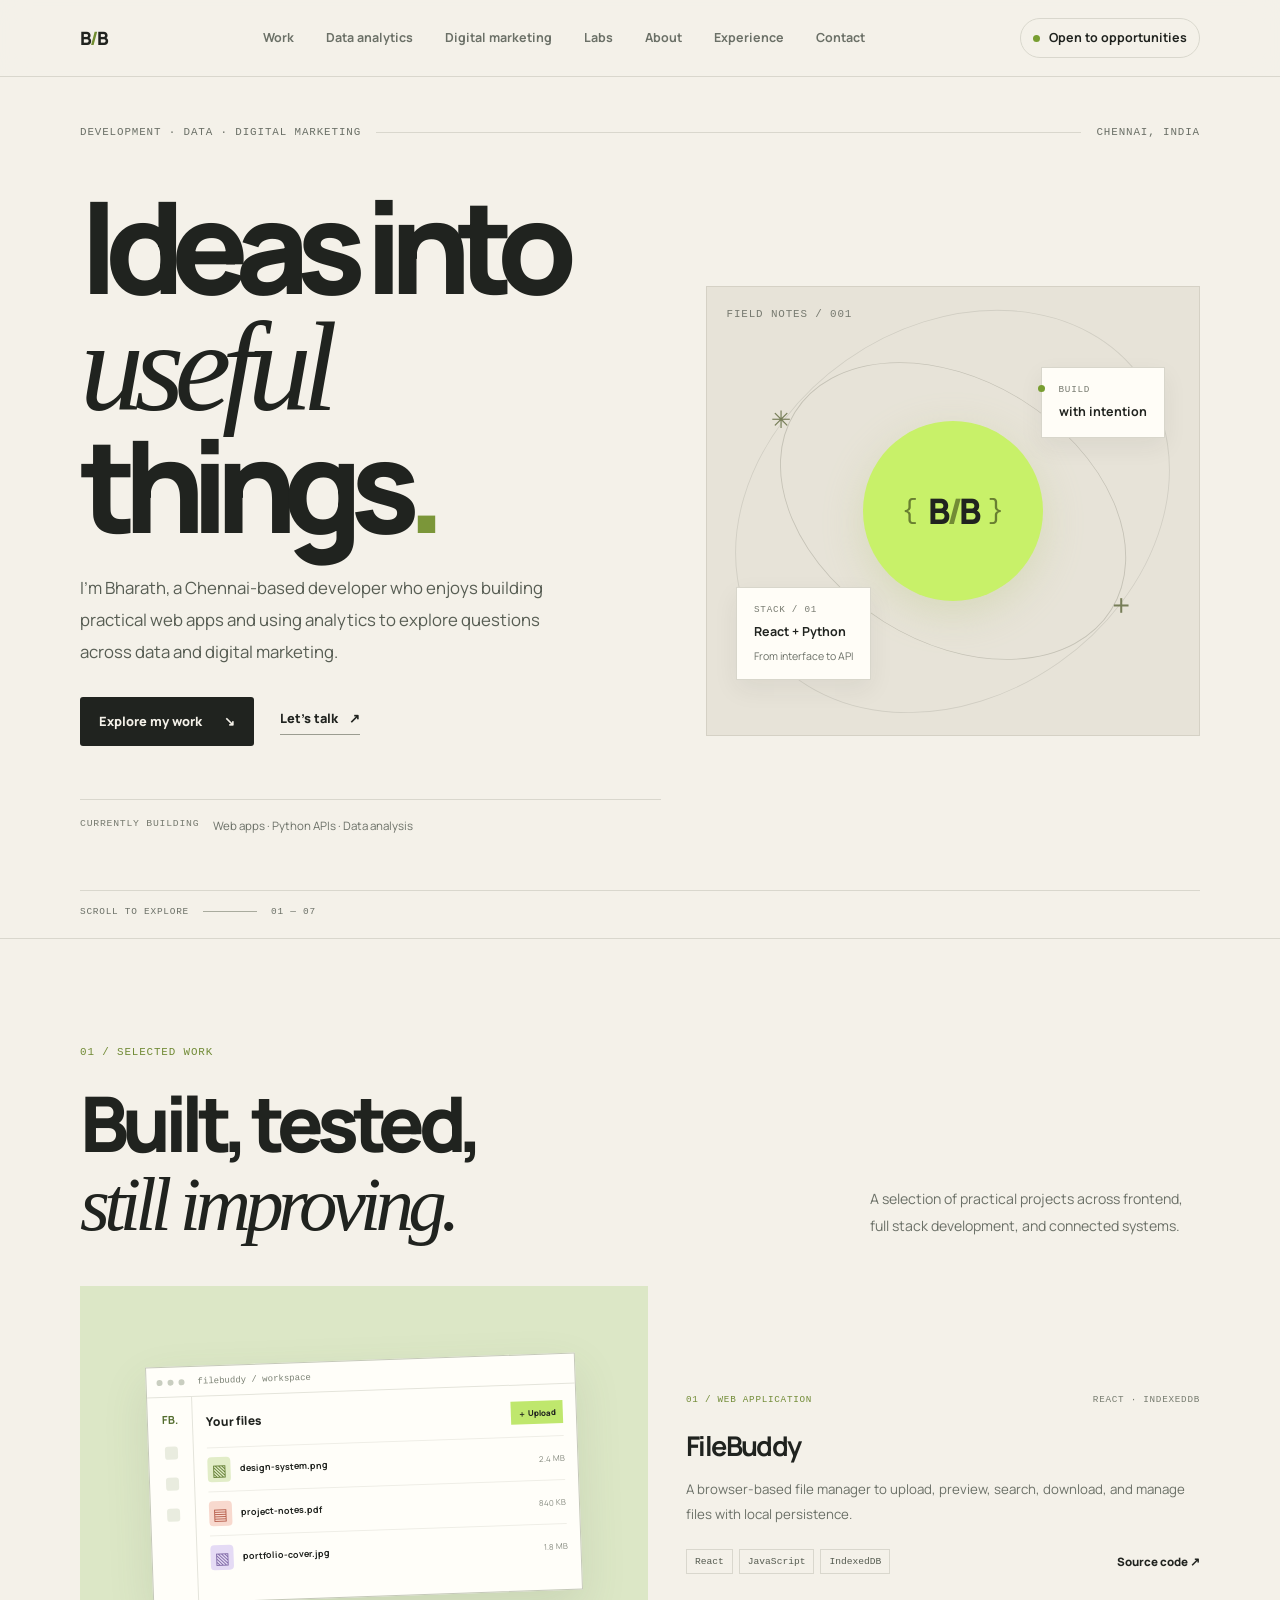
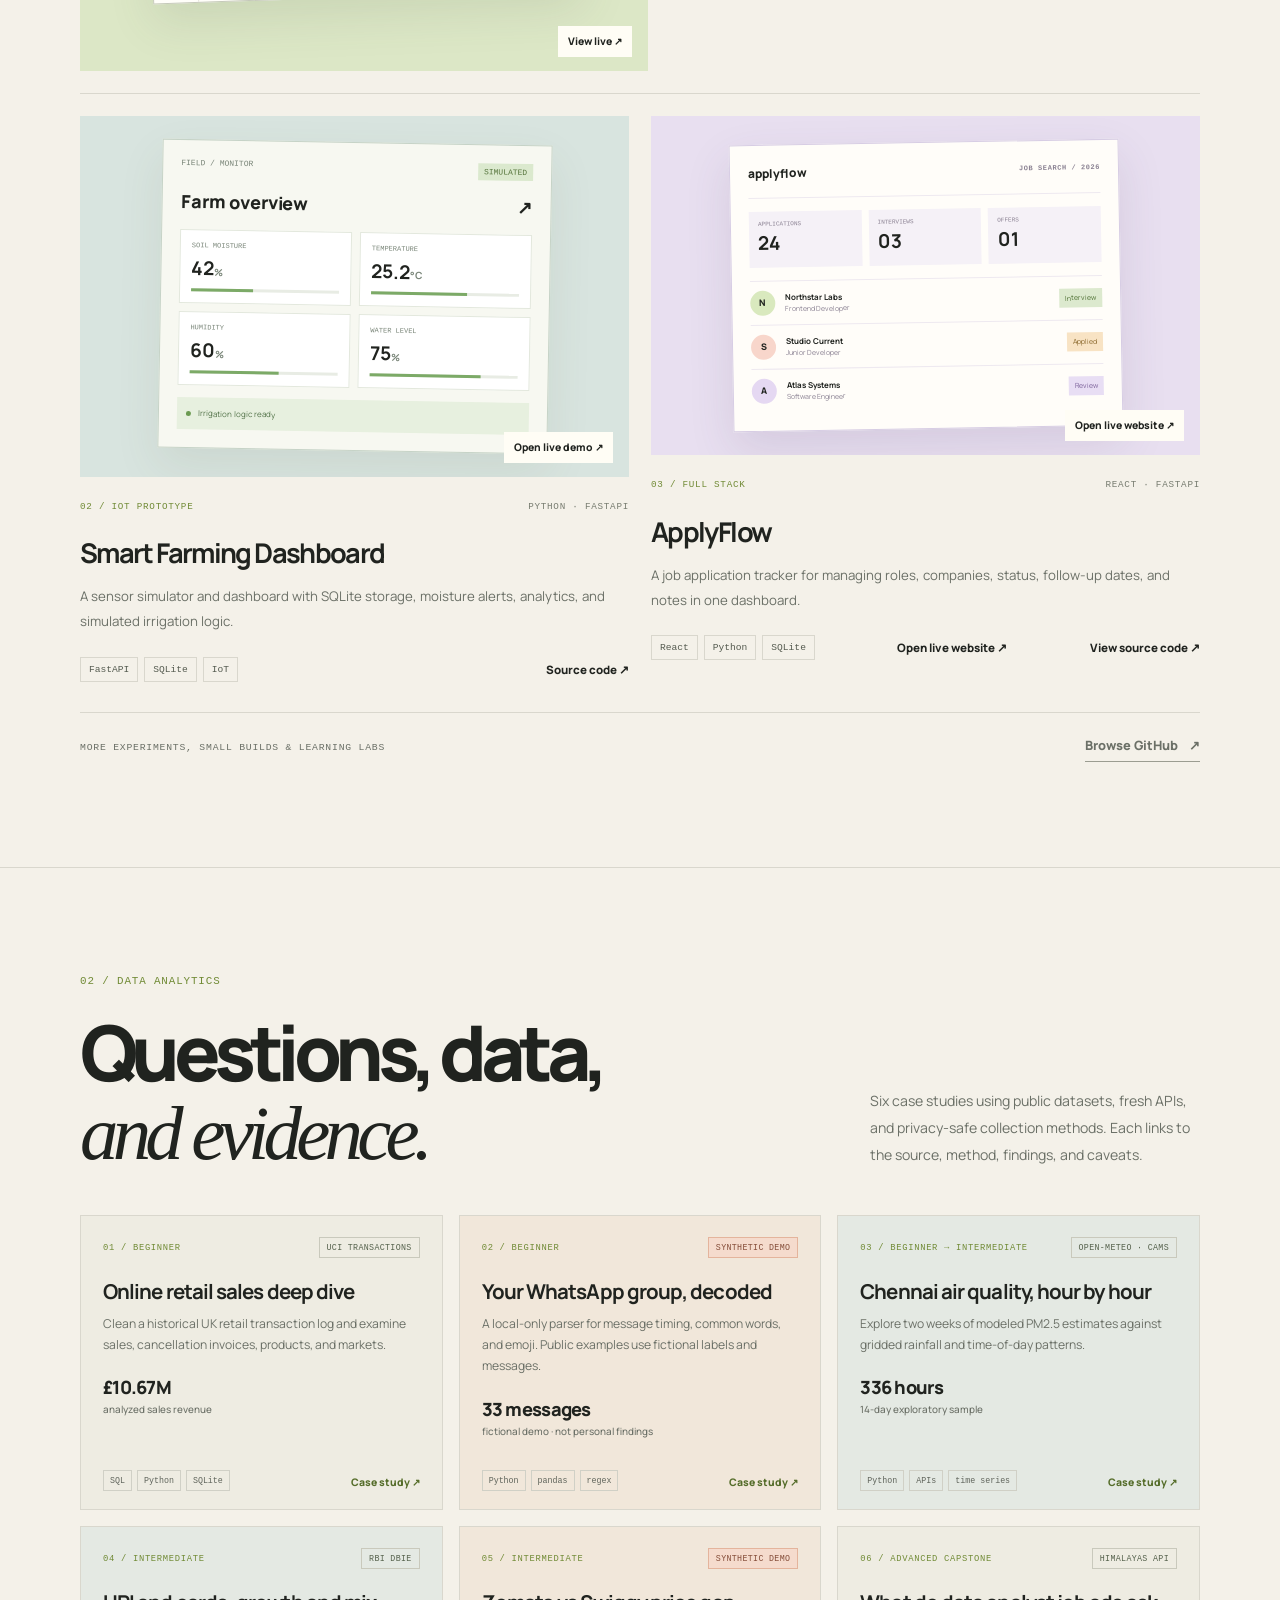
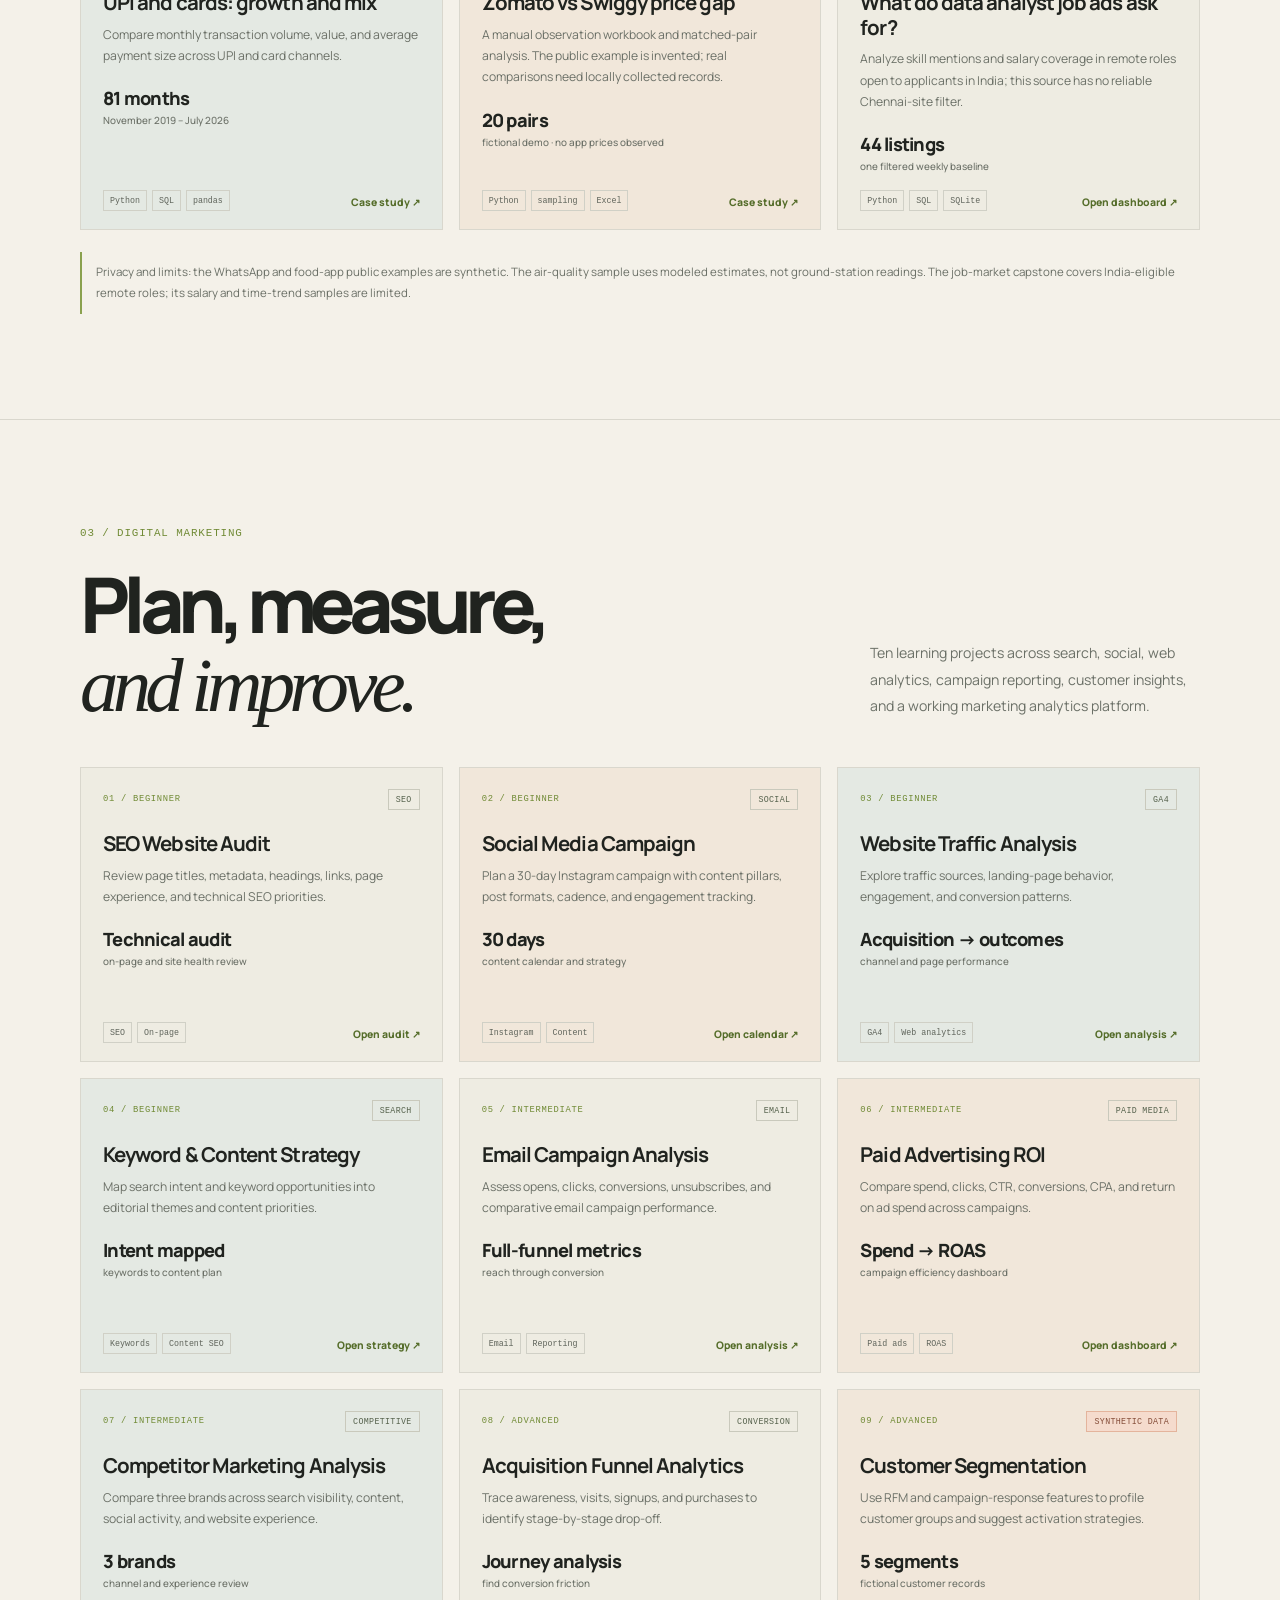
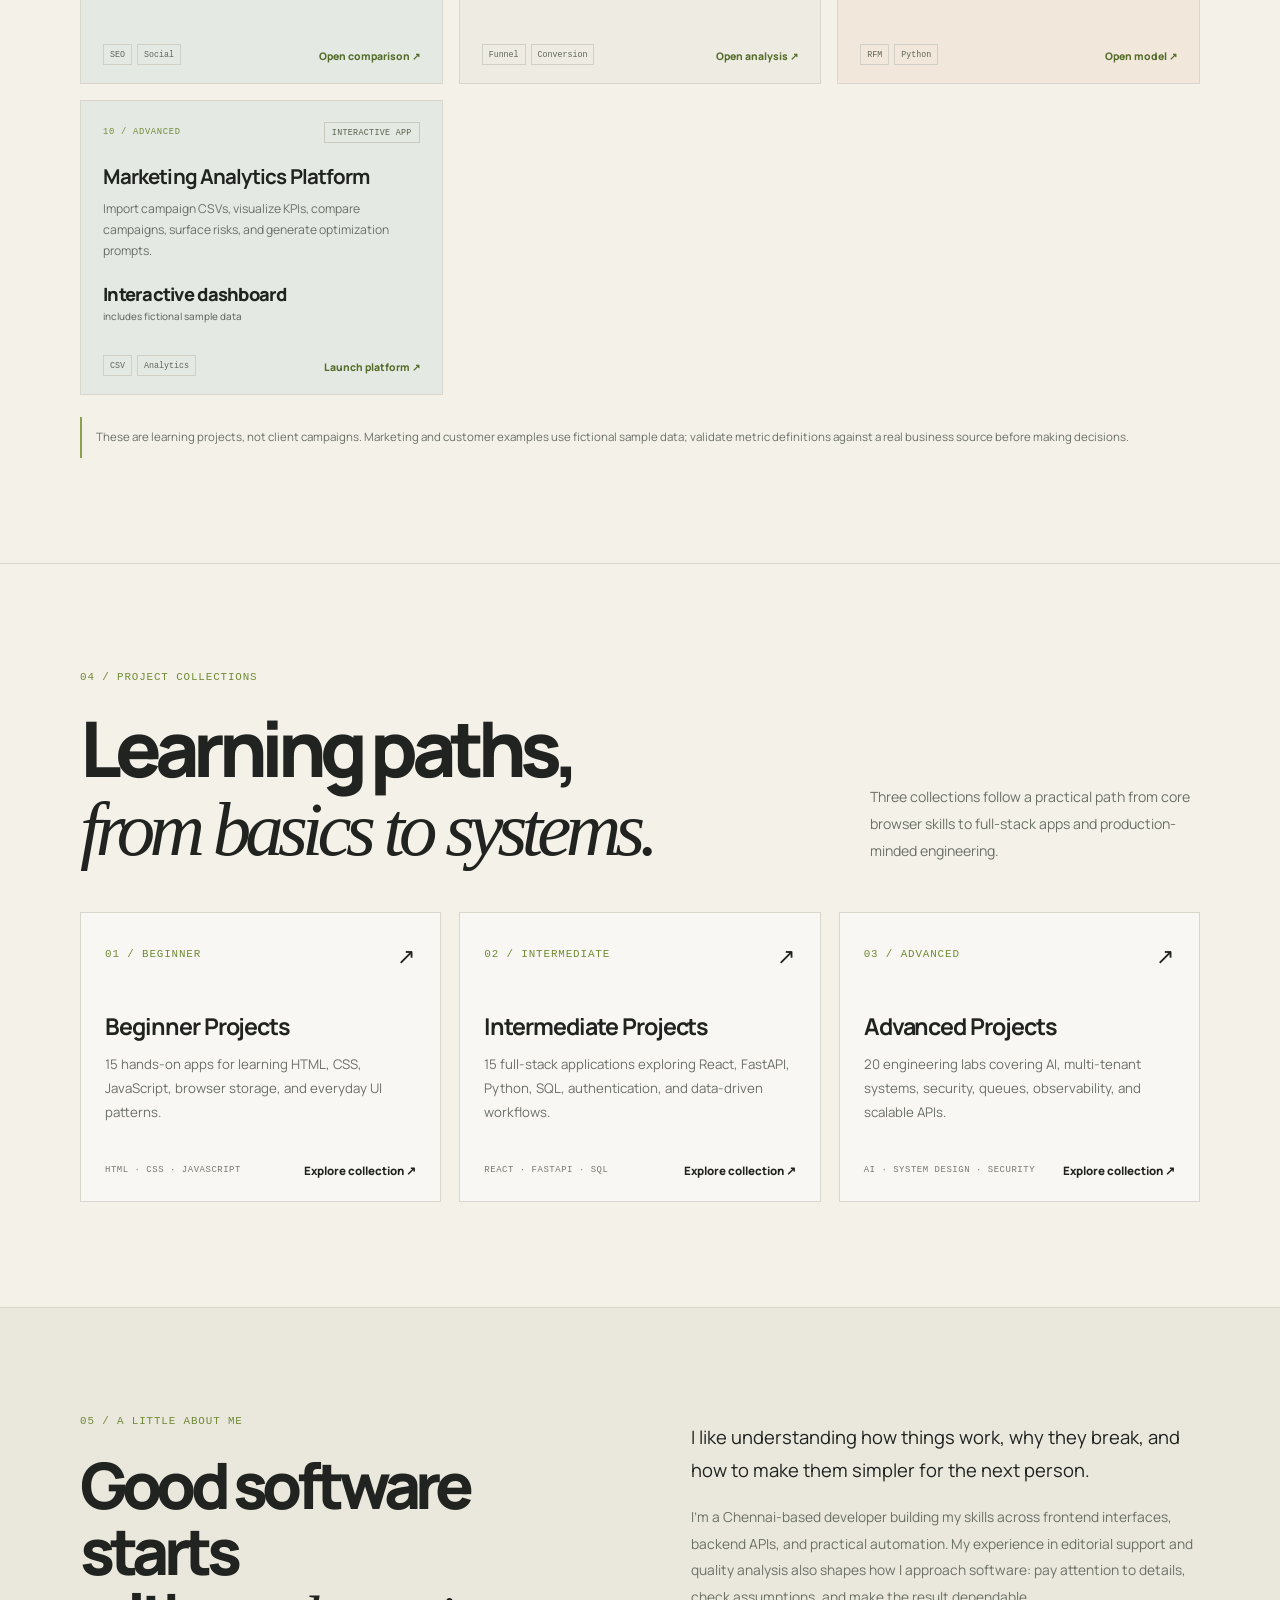
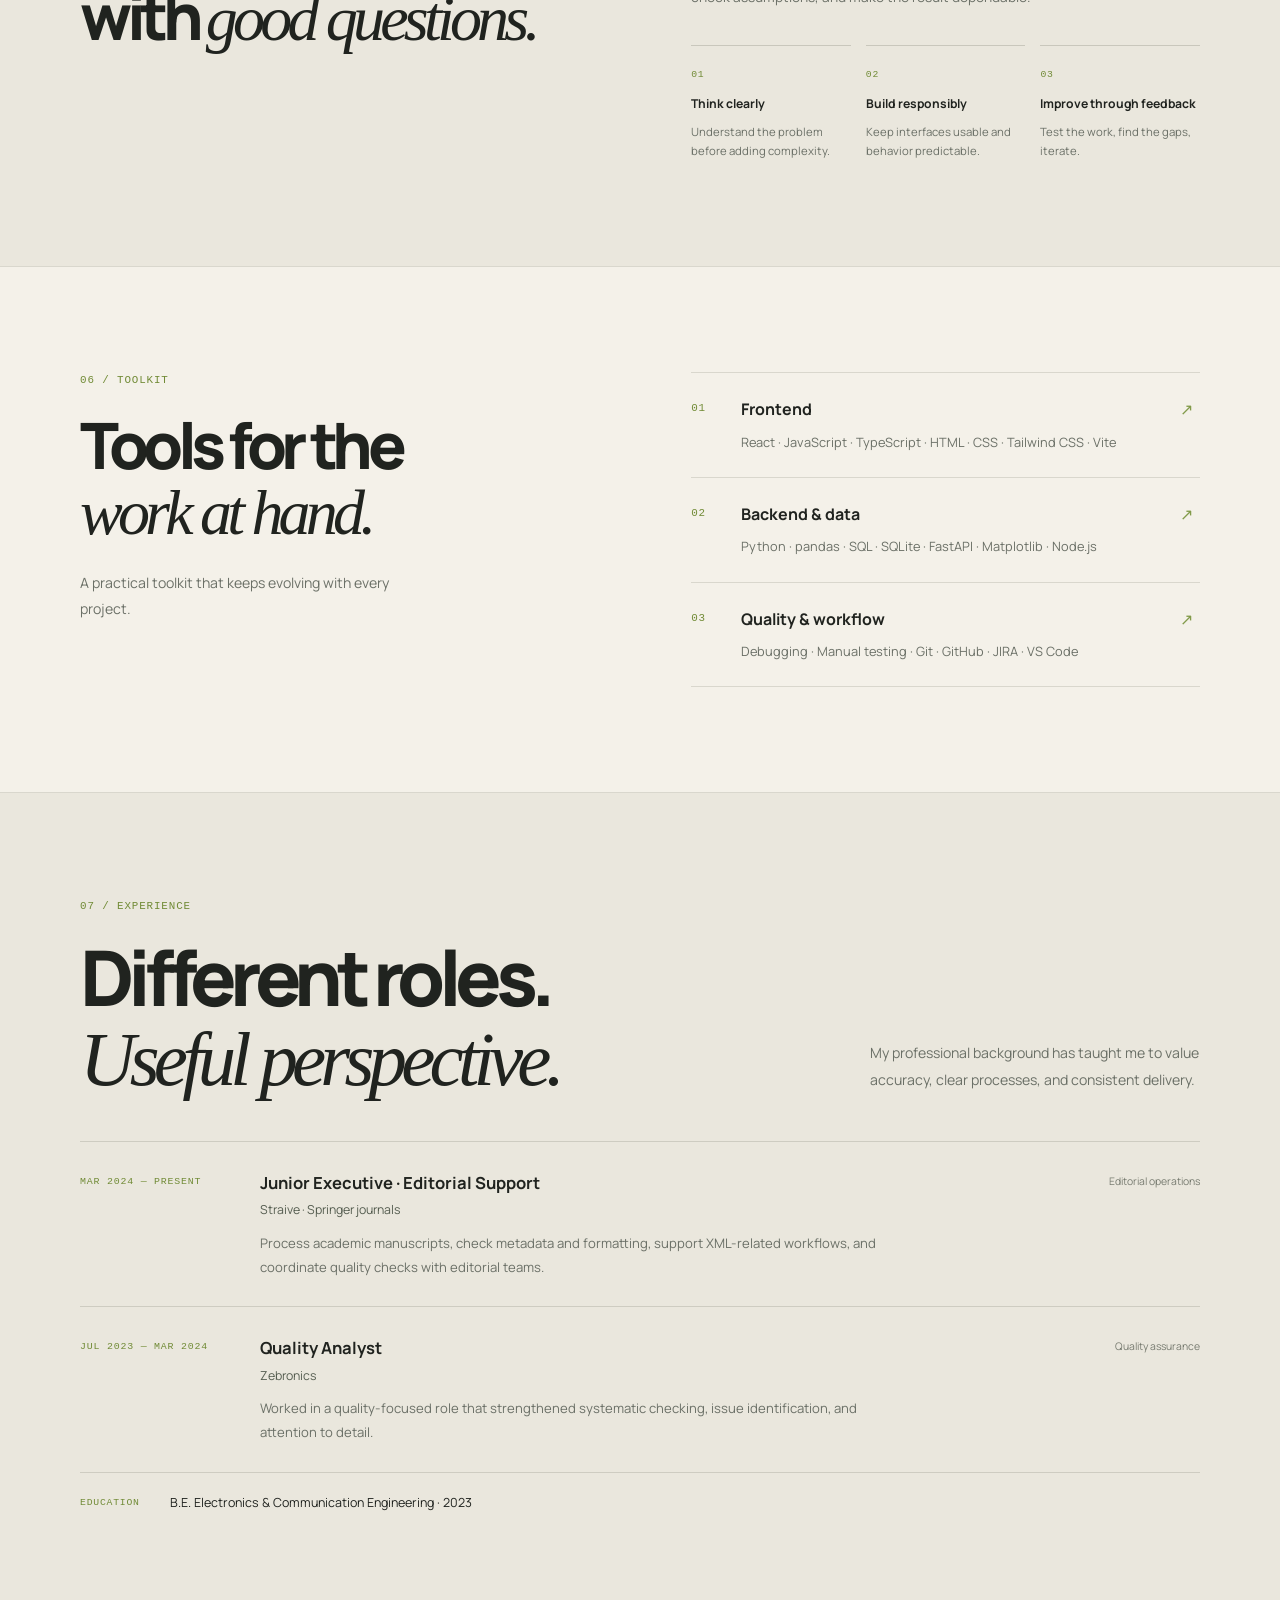
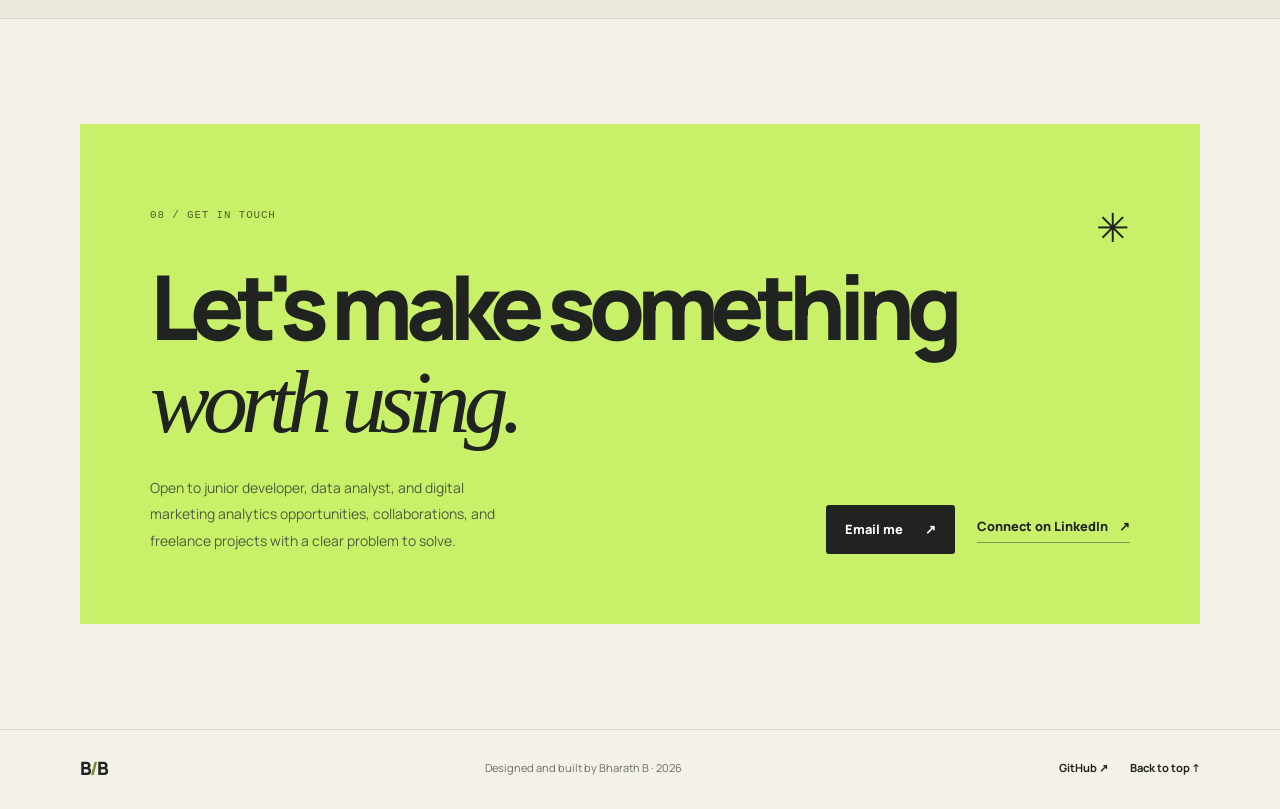
==== commit 59dc0db7: "Make ApplyFlow live website link clearly visible" ====
--- a/index.html
+++ b/index.html
@@ -77,9 +77,9 @@
           <article class="project-card">
             <a class="project-visual apply-visual" href="https://applyflow-frontend-g0fi.onrender.com/" target="_blank" rel="noopener noreferrer" aria-label="Open ApplyFlow live demo">
               <div class="apply-board"><div class="apply-top"><span>applyflow</span><span class="mono">JOB SEARCH / 2026</span></div><div class="apply-stats"><div><small>APPLICATIONS</small><strong>24</strong></div><div><small>INTERVIEWS</small><strong>03</strong></div><div><small>OFFERS</small><strong>01</strong></div></div><div class="apply-row"><span class="company-dot">N</span><span><b>Northstar Labs</b><small>Frontend Developer</small></span><em>Interview</em></div><div class="apply-row"><span class="company-dot coral-dot">S</span><span><b>Studio Current</b><small>Junior Developer</small></span><em class="status-applied">Applied</em></div><div class="apply-row"><span class="company-dot lilac-dot">A</span><span><b>Atlas Systems</b><small>Software Engineer</small></span><em class="status-review">Review</em></div></div>
-              <span class="visual-open">View source ↗</span>
+              <span class="visual-open">Open live website ↗</span>
             </a>
-            <div class="project-info"><div class="project-meta mono"><span>03 / FULL STACK</span><span>REACT · FASTAPI</span></div><h3>ApplyFlow</h3><p>A job application tracker for managing roles, companies, status, follow-up dates, and notes in one dashboard.</p><div class="project-bottom"><div class="tag-row"><span>React</span><span>Python</span><span>SQLite</span></div><a href="https://applyflow-frontend-g0fi.onrender.com/" target="_blank" rel="noopener noreferrer" class="arrow-link">Live demo ↗</a><a href="https://github.com/Bharathpurvath/applyflow-job-tracker" target="_blank" rel="noopener noreferrer" class="arrow-link">Source code ↗</a></div></div>
+            <div class="project-info"><div class="project-meta mono"><span>03 / FULL STACK</span><span>REACT · FASTAPI</span></div><h3>ApplyFlow</h3><p>A job application tracker for managing roles, companies, status, follow-up dates, and notes in one dashboard.</p><div class="project-bottom"><div class="tag-row"><span>React</span><span>Python</span><span>SQLite</span></div><a href="https://applyflow-frontend-g0fi.onrender.com/" target="_blank" rel="noopener noreferrer" class="arrow-link apply-live-link">Open live website ↗</a><a href="https://github.com/Bharathpurvath/applyflow-job-tracker" target="_blank" rel="noopener noreferrer" class="arrow-link">View source code ↗</a></div></div>
           </article>
         </div>
         <div class="all-work"><span class="mono">MORE EXPERIMENTS, SMALL BUILDS & LEARNING LABS</span><a href="https://github.com/Bharathpurvath" target="_blank" rel="noopener noreferrer" class="underlined-link">Browse GitHub <span aria-hidden="true">↗</span></a></div>
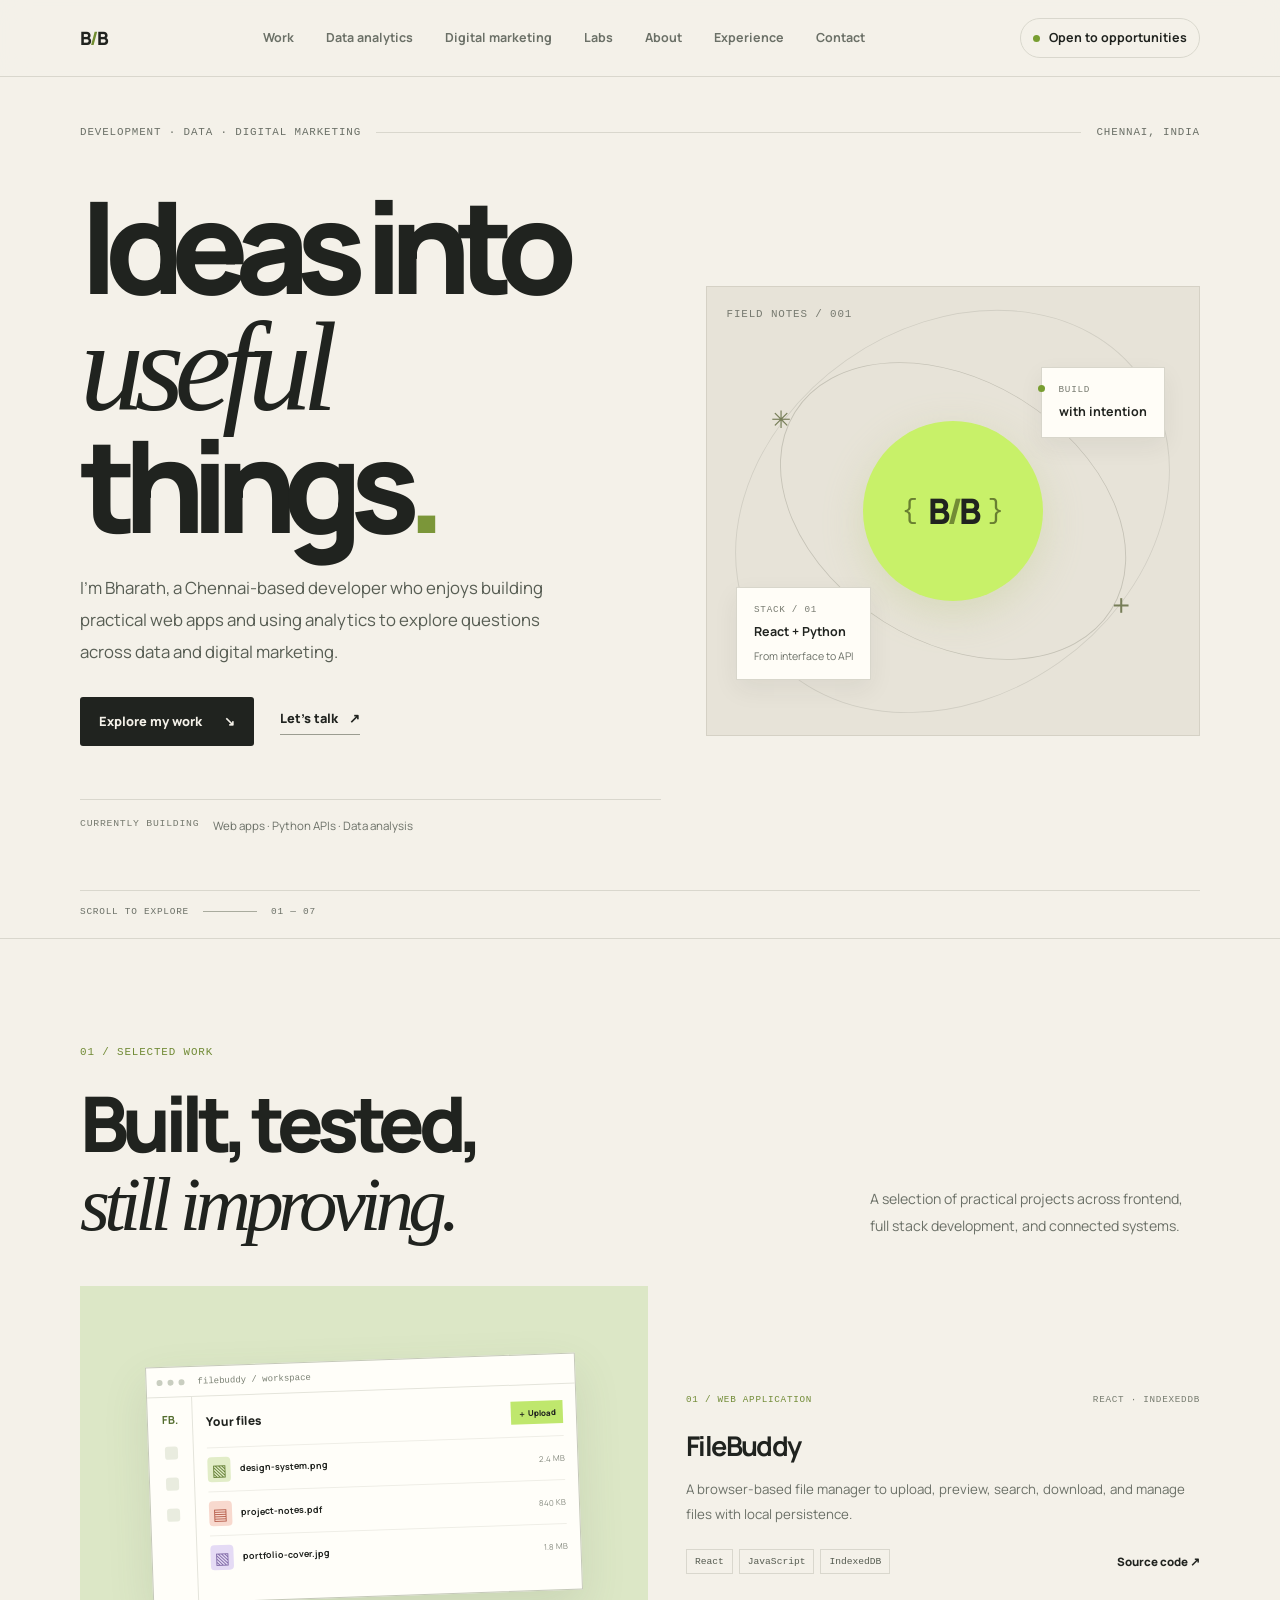
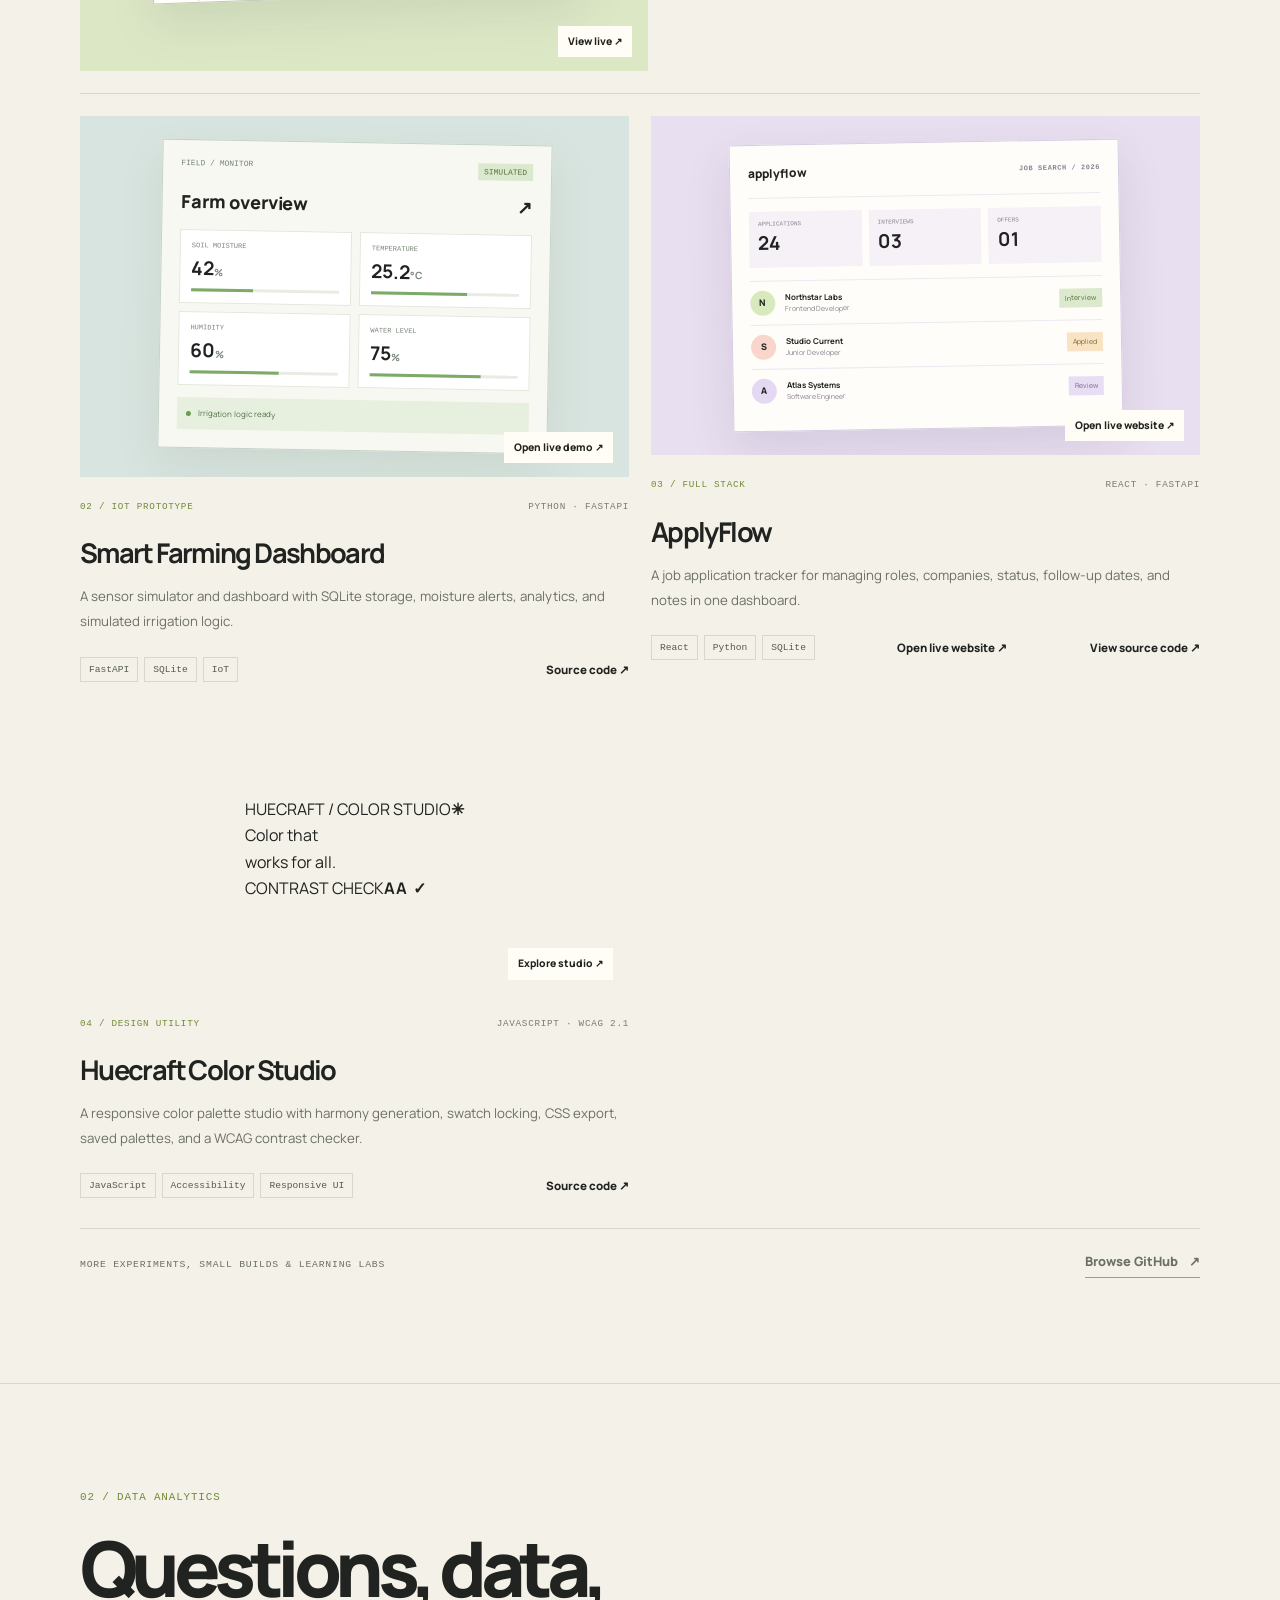
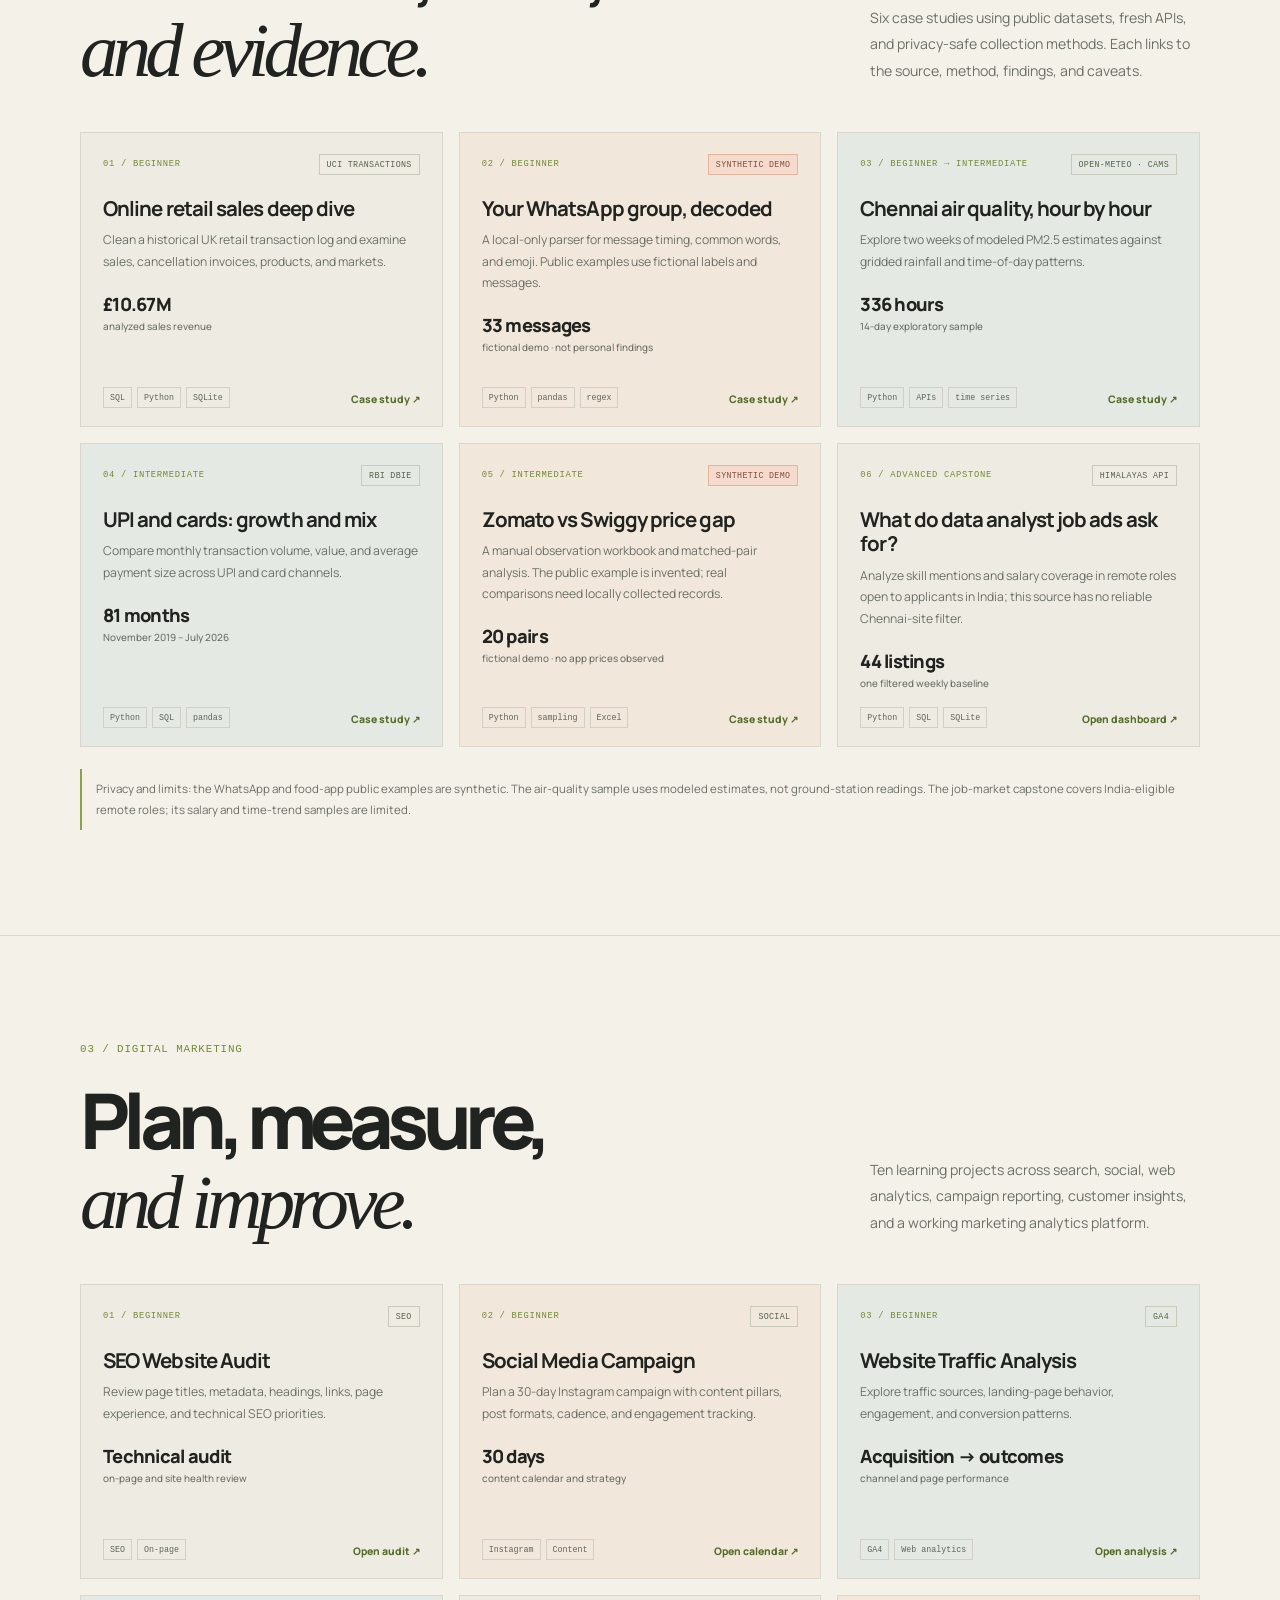
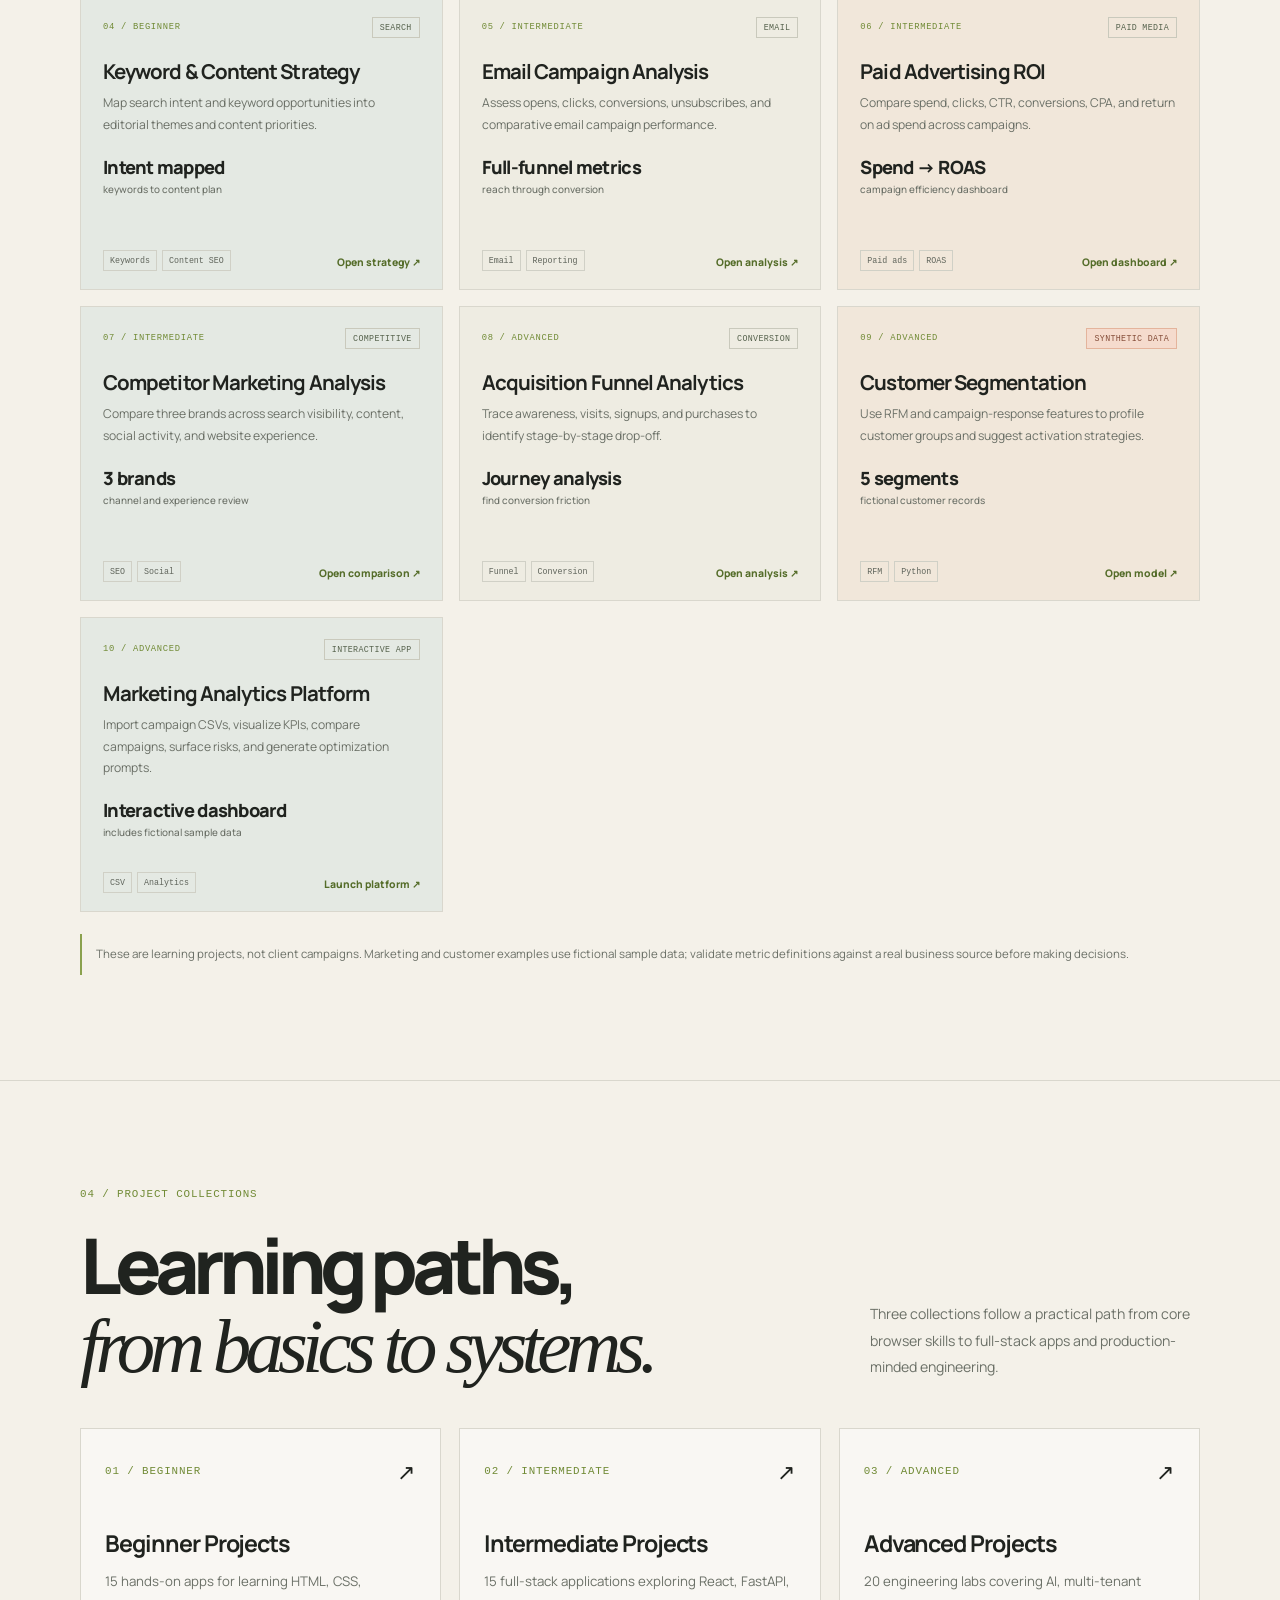
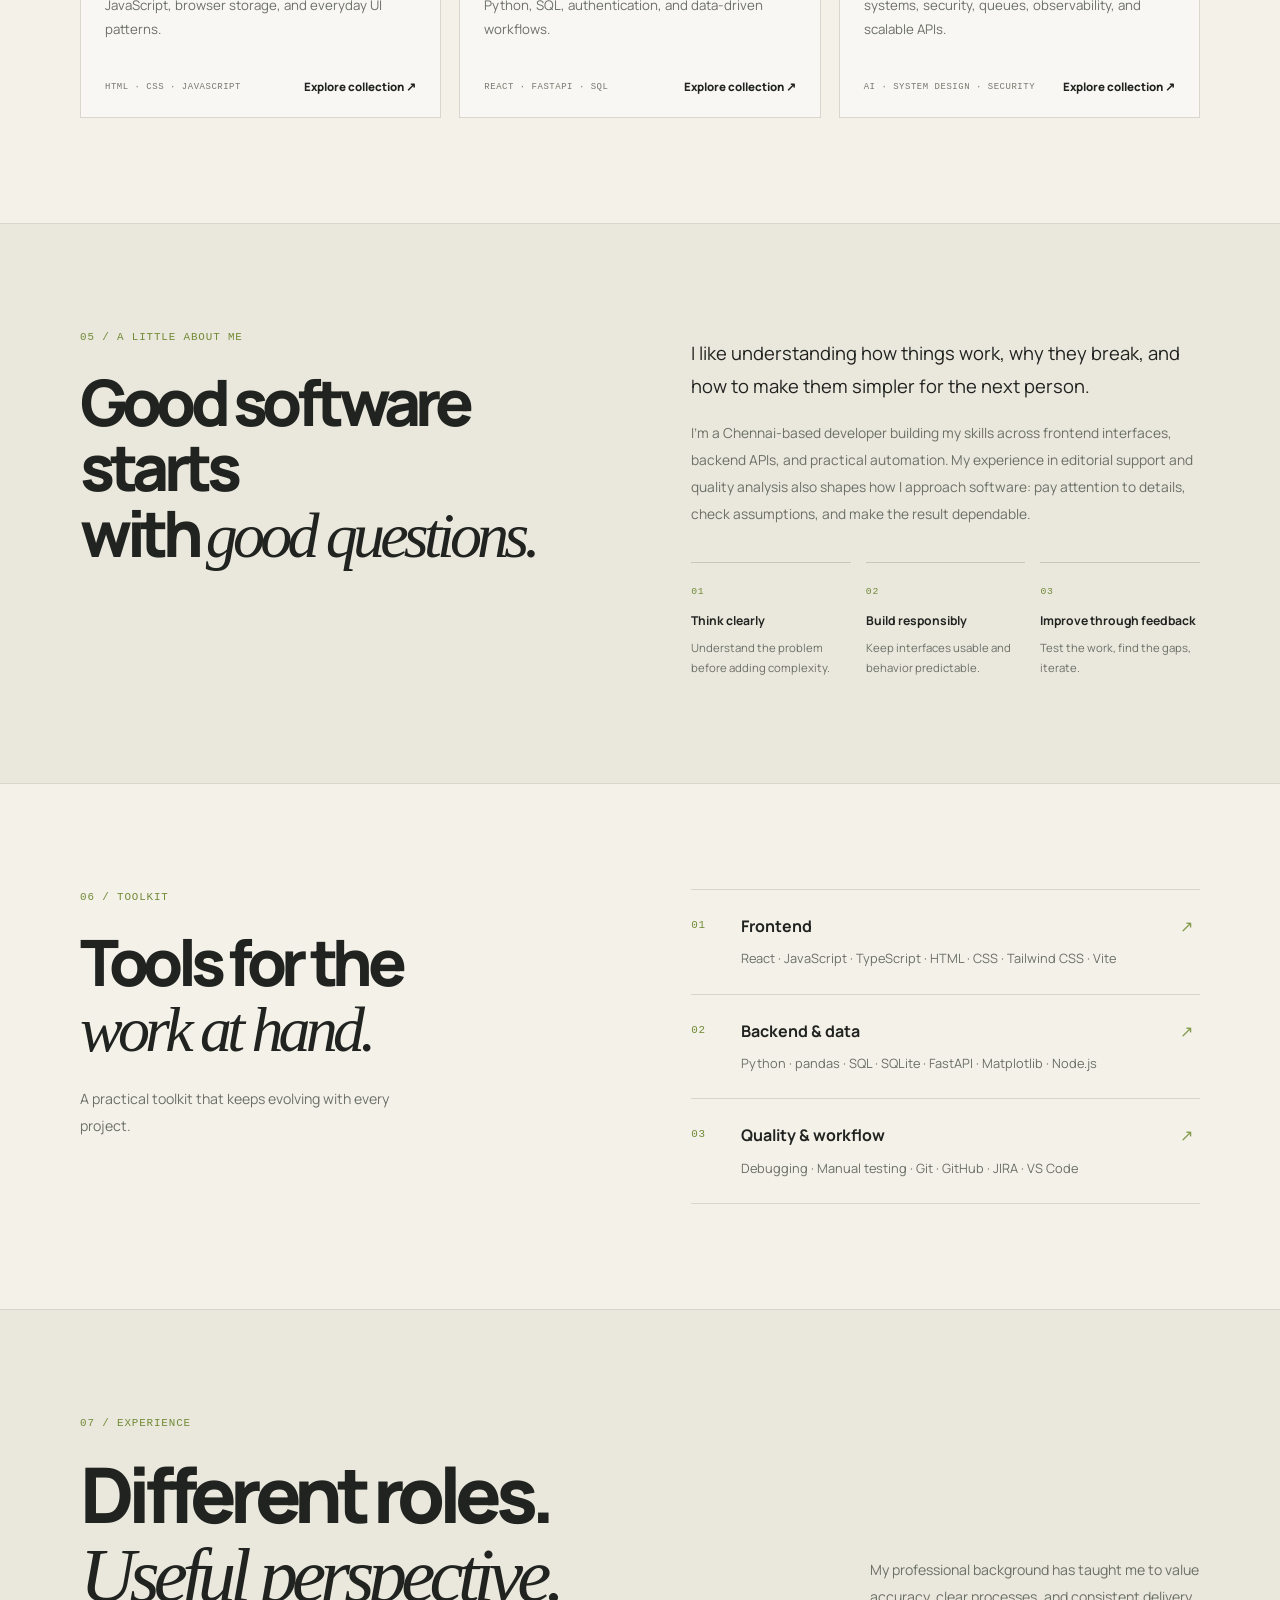
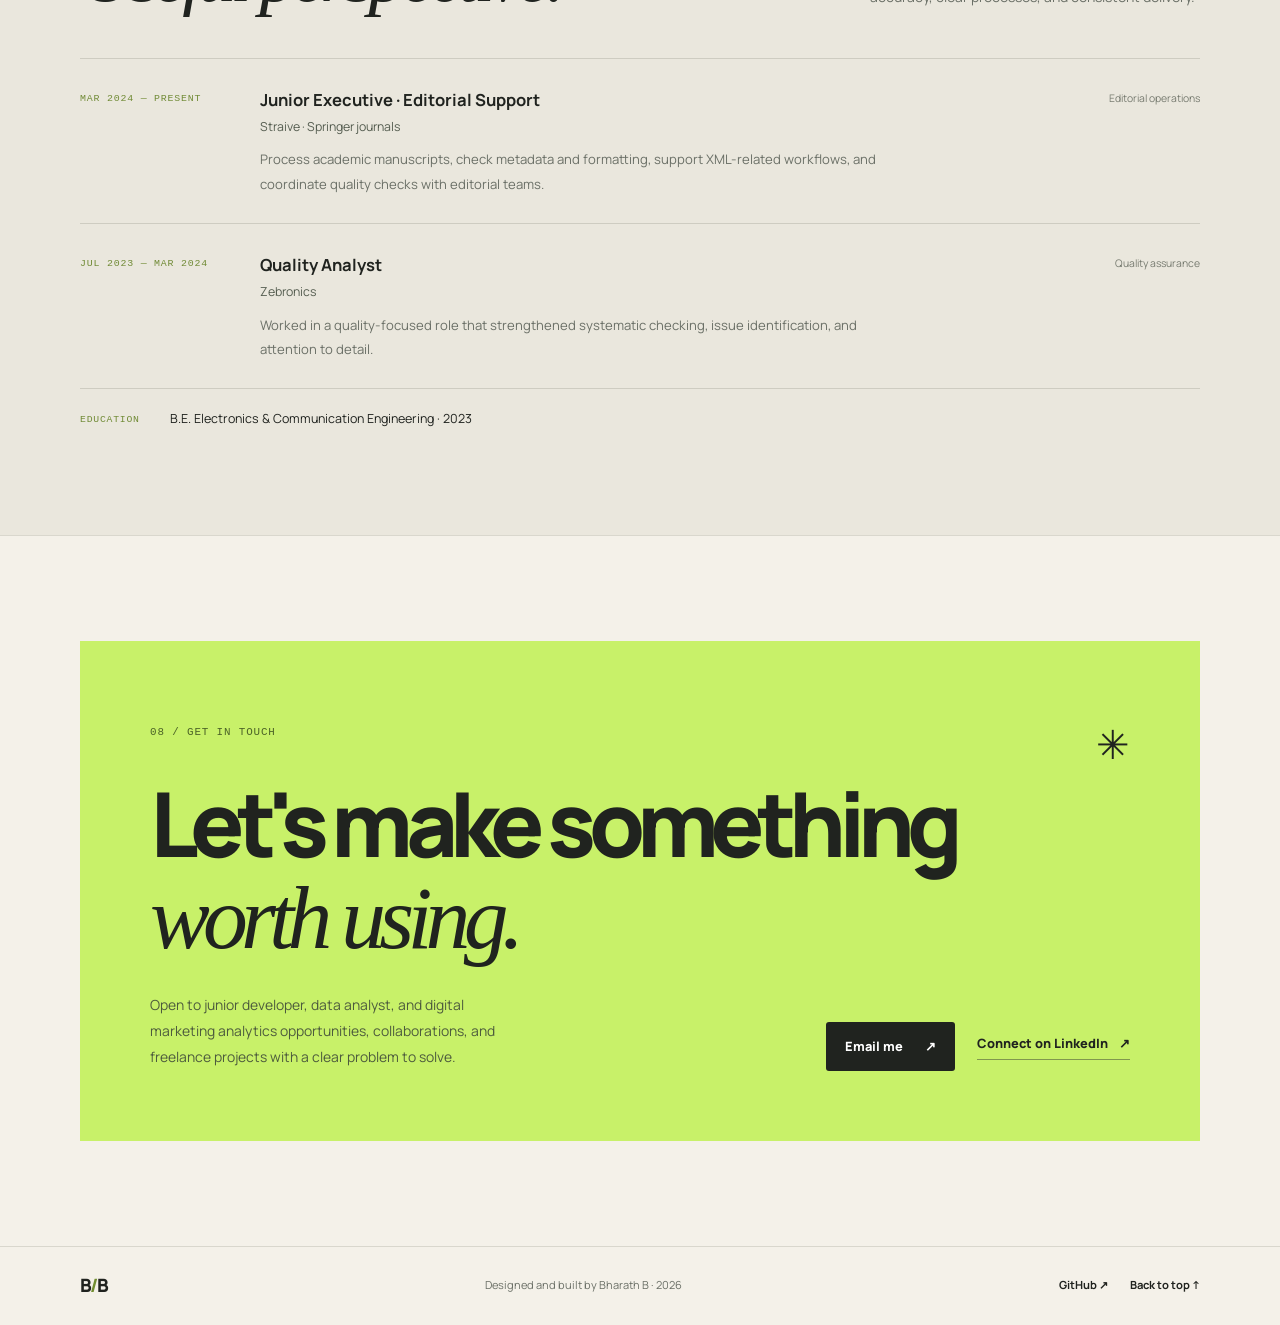
==== commit 8f19d5f4: "Add Huecraft to selected portfolio work" ====
--- a/index.html
+++ b/index.html
@@ -81,6 +81,18 @@
             </a>
             <div class="project-info"><div class="project-meta mono"><span>03 / FULL STACK</span><span>REACT · FASTAPI</span></div><h3>ApplyFlow</h3><p>A job application tracker for managing roles, companies, status, follow-up dates, and notes in one dashboard.</p><div class="project-bottom"><div class="tag-row"><span>React</span><span>Python</span><span>SQLite</span></div><a href="https://applyflow-frontend-g0fi.onrender.com/" target="_blank" rel="noopener noreferrer" class="arrow-link apply-live-link">Open live website ↗</a><a href="https://github.com/Bharathpurvath/applyflow-job-tracker" target="_blank" rel="noopener noreferrer" class="arrow-link">View source code ↗</a></div></div>
           </article>
+          <article class="project-card">
+            <a class="project-visual palette-visual" href="https://bharathpurvath.github.io/huecraft-accessible-color-studio/" target="_blank" rel="noopener noreferrer" aria-label="Open Huecraft Accessible Color Studio">
+              <div class="palette-mockup">
+                <div class="palette-preview-top"><span>HUECRAFT / COLOR STUDIO</span><b>✳</b></div>
+                <div class="palette-preview-title">Color that<br>works for all.</div>
+                <div class="palette-preview-swatches"><i class="palette-color-1"></i><i class="palette-color-2"></i><i class="palette-color-3"></i><i class="palette-color-4"></i><i class="palette-color-5"></i></div>
+                <div class="palette-preview-bottom"><span>CONTRAST CHECK</span><b>AA&nbsp; ✓</b></div>
+              </div>
+              <span class="visual-open">Explore studio ↗</span>
+            </a>
+            <div class="project-info"><div class="project-meta mono"><span>04 / DESIGN UTILITY</span><span>JAVASCRIPT · WCAG 2.1</span></div><h3>Huecraft Color Studio</h3><p>A responsive color palette studio with harmony generation, swatch locking, CSS export, saved palettes, and a WCAG contrast checker.</p><div class="project-bottom"><div class="tag-row"><span>JavaScript</span><span>Accessibility</span><span>Responsive UI</span></div><a href="https://github.com/Bharathpurvath/huecraft-accessible-color-studio" target="_blank" rel="noopener noreferrer" class="arrow-link">Source code ↗</a></div></div>
+          </article>
         </div>
         <div class="all-work"><span class="mono">MORE EXPERIMENTS, SMALL BUILDS & LEARNING LABS</span><a href="https://github.com/Bharathpurvath" target="_blank" rel="noopener noreferrer" class="underlined-link">Browse GitHub <span aria-hidden="true">↗</span></a></div>
       </div>
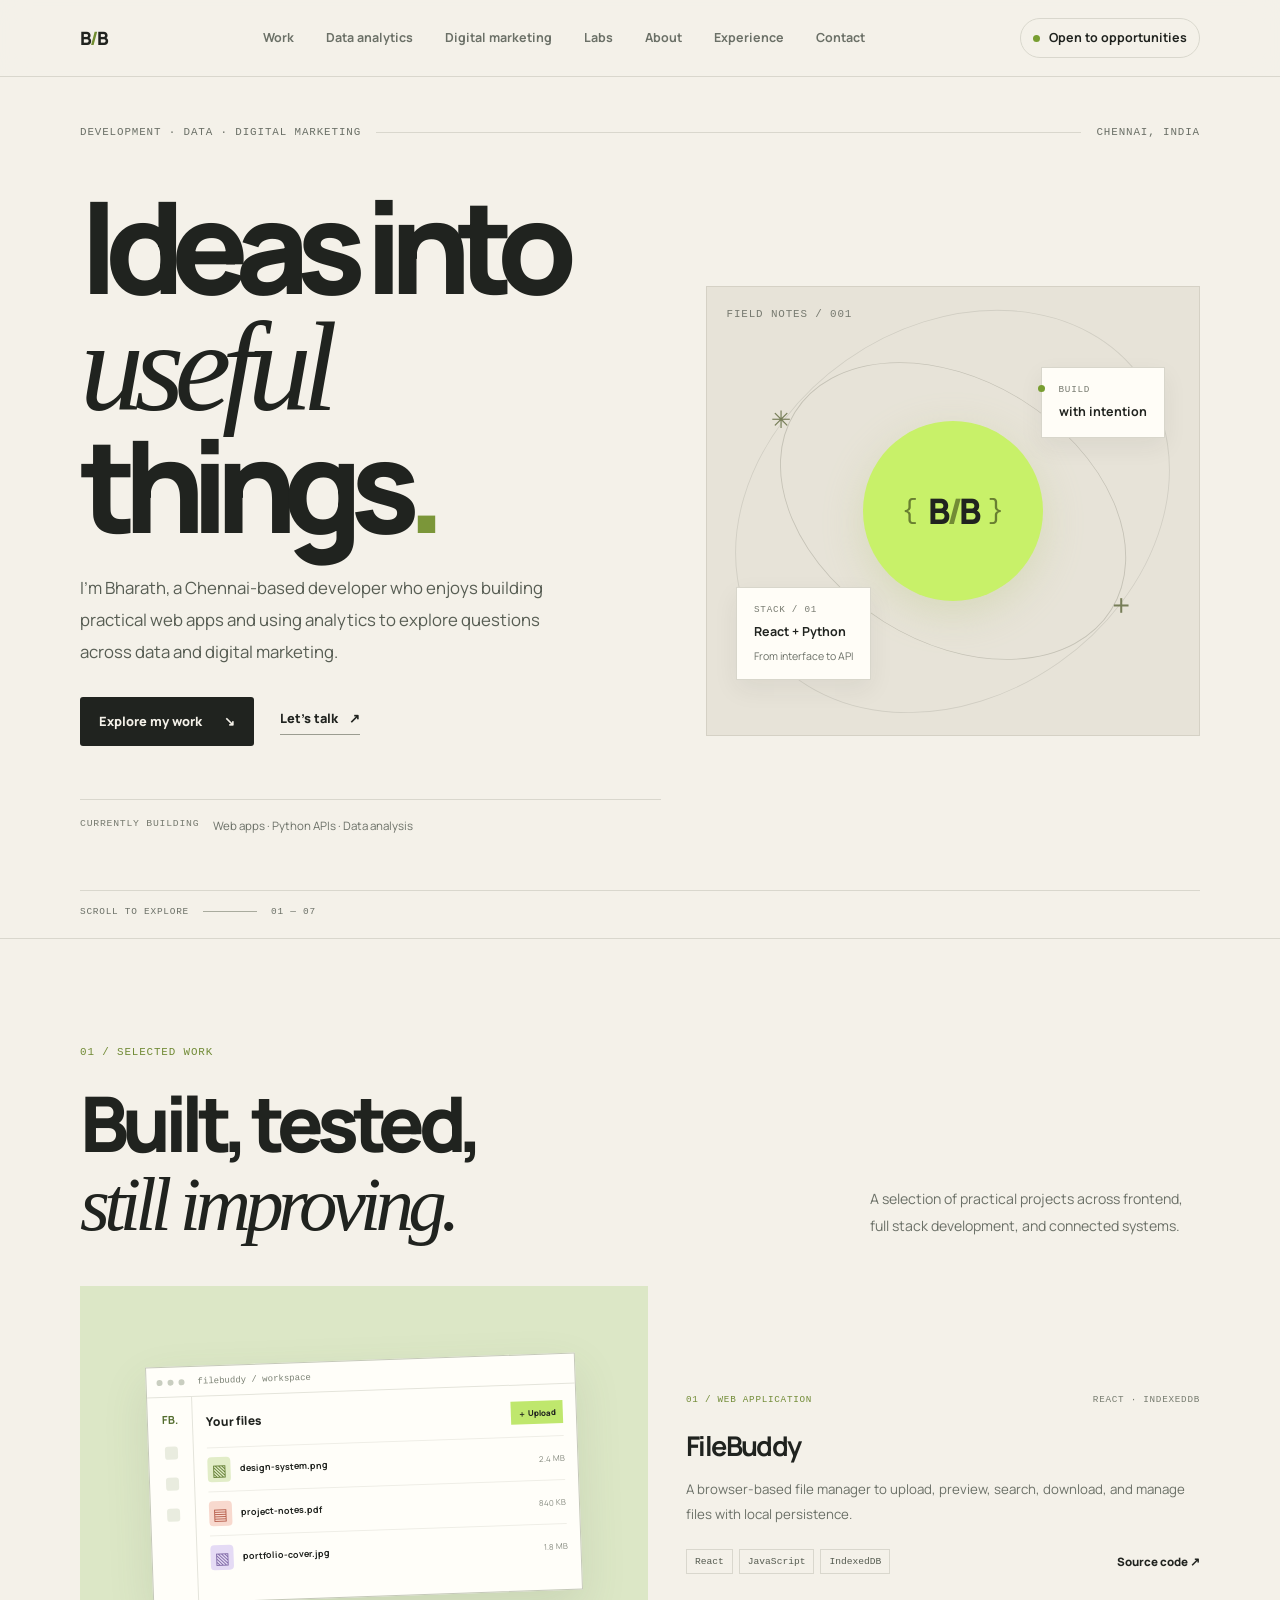
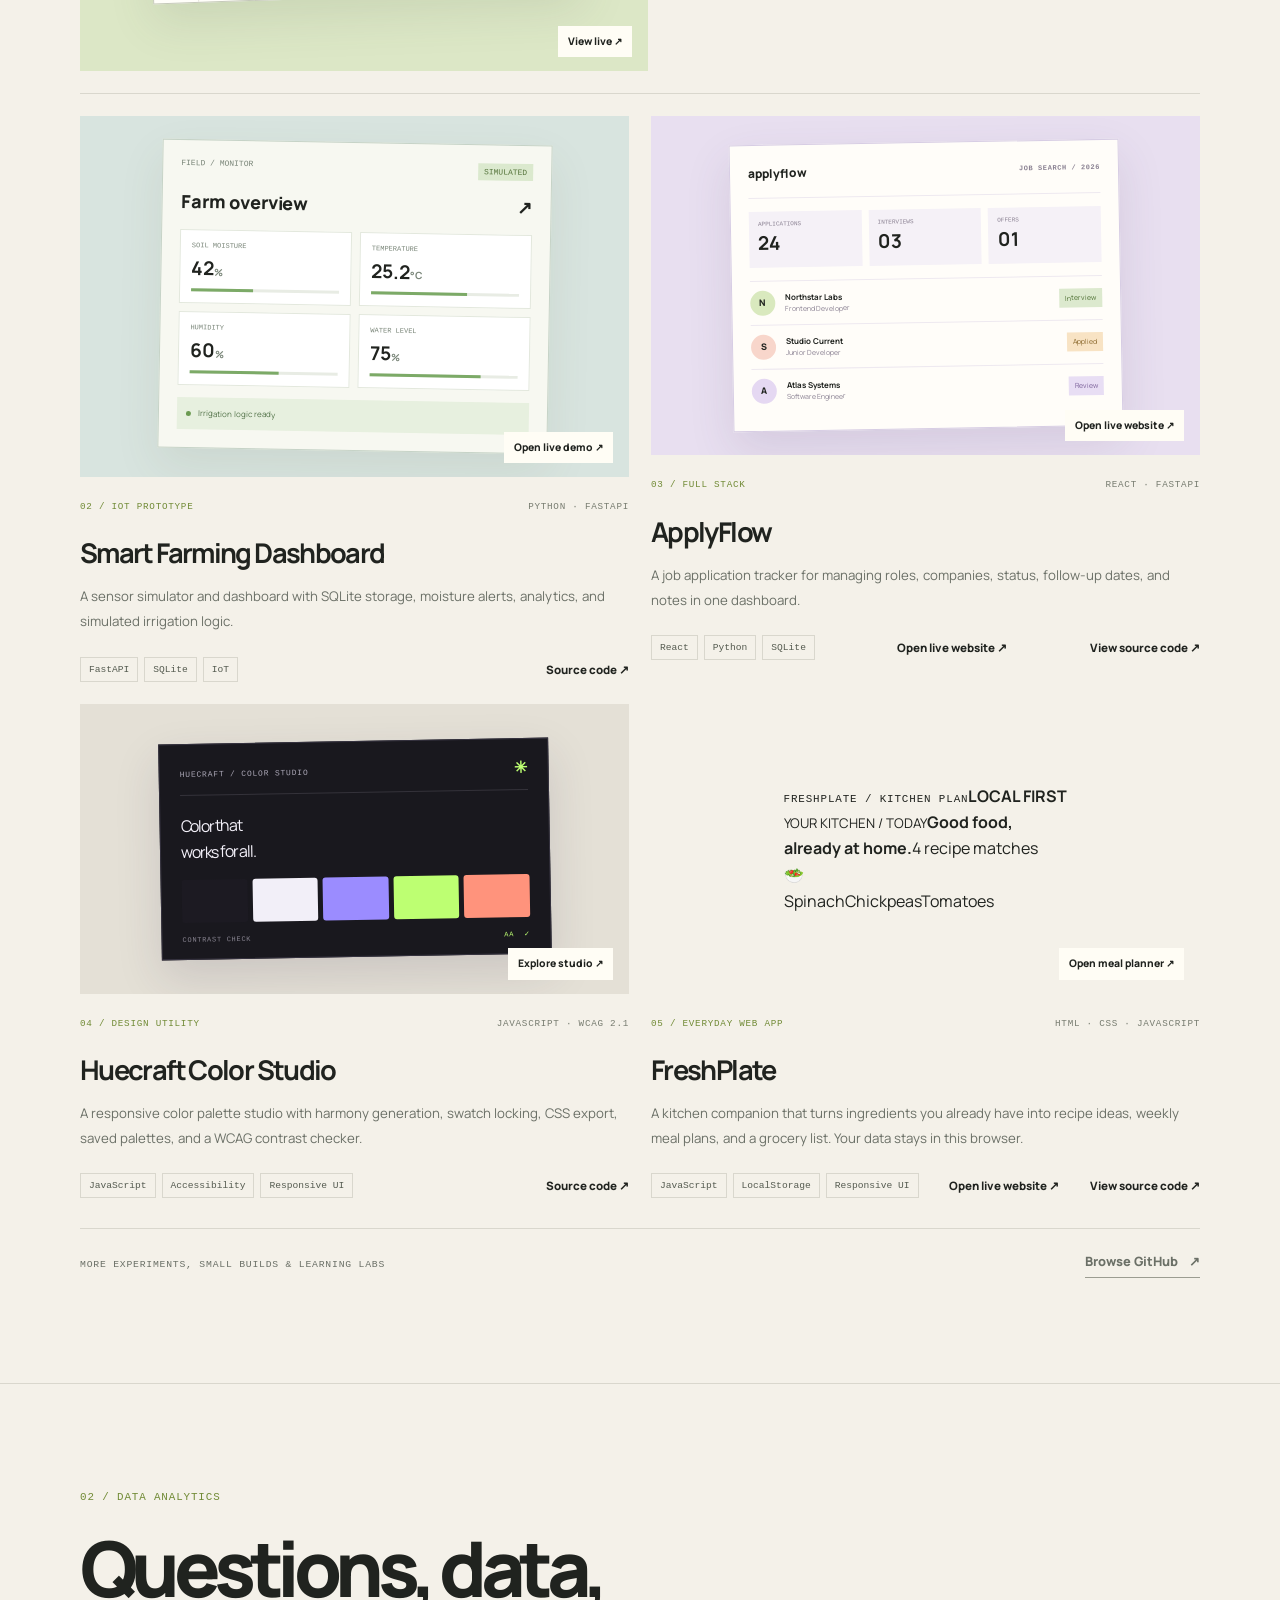
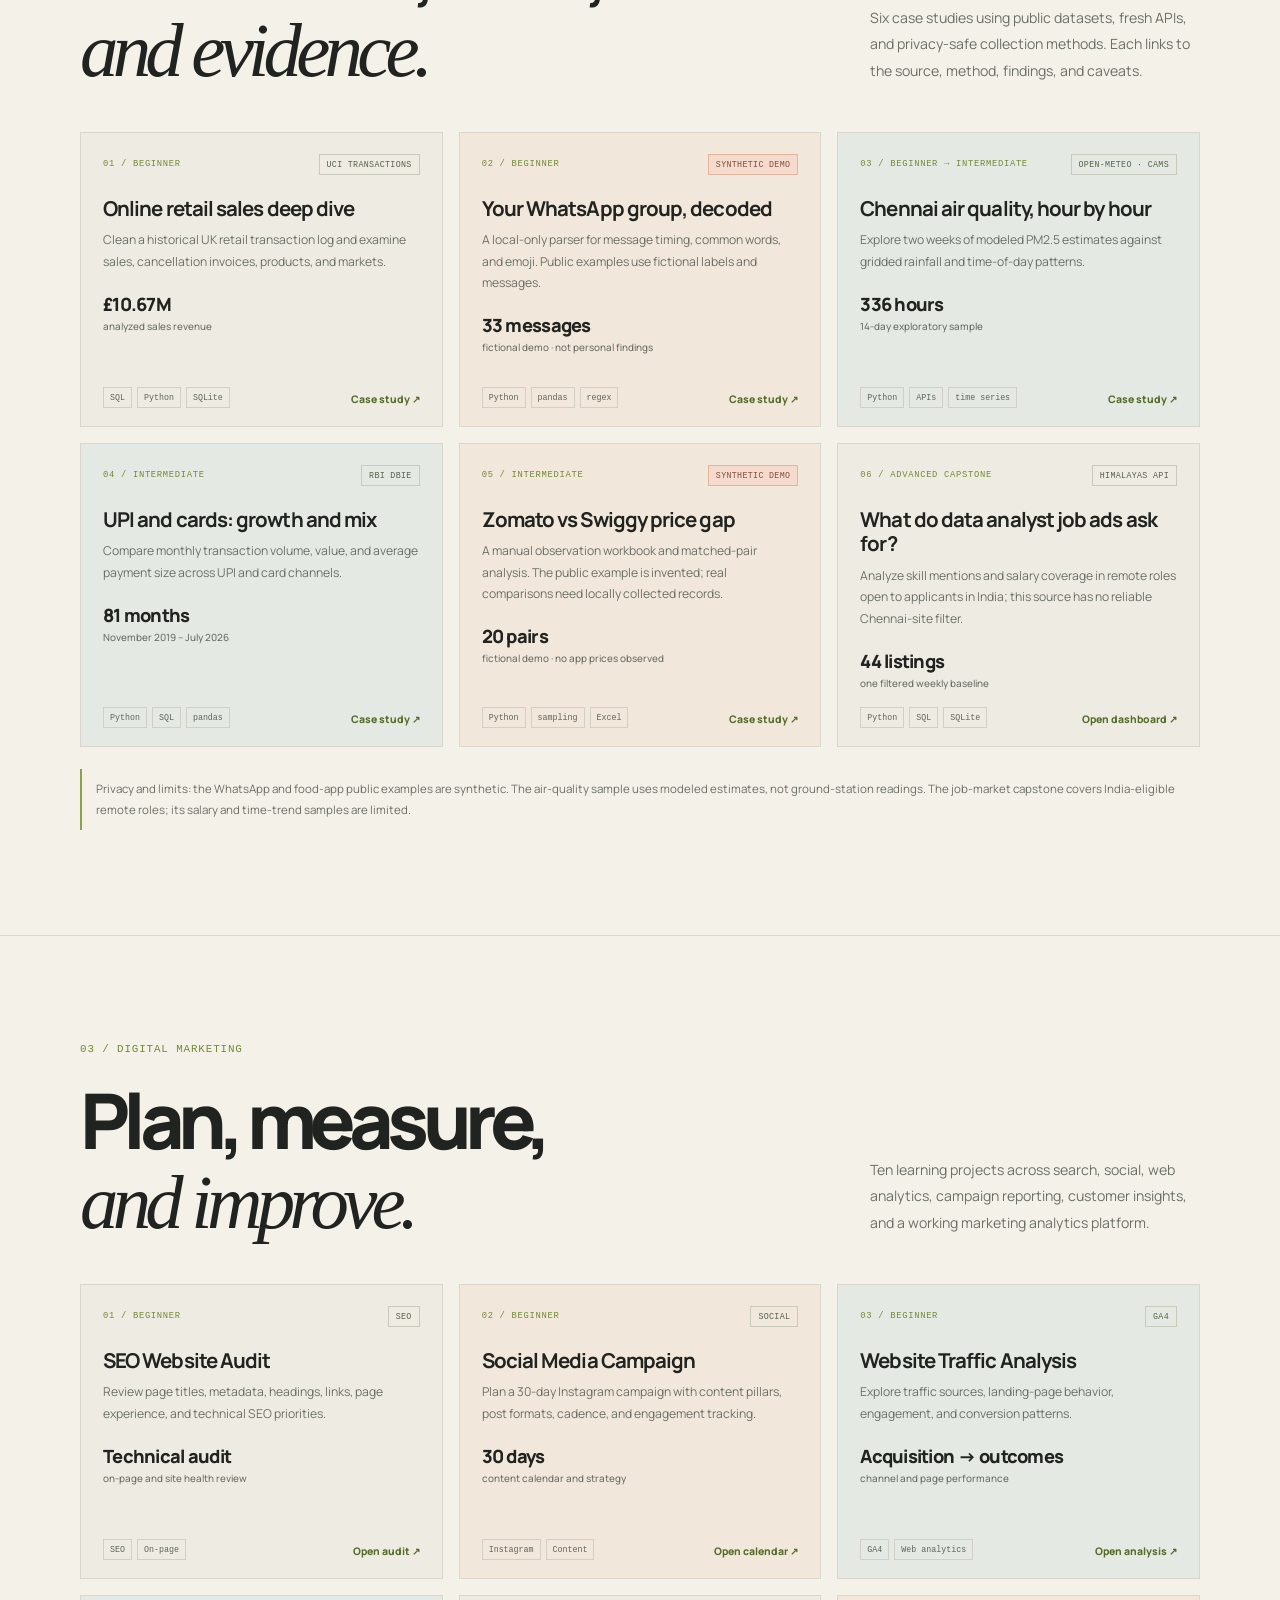
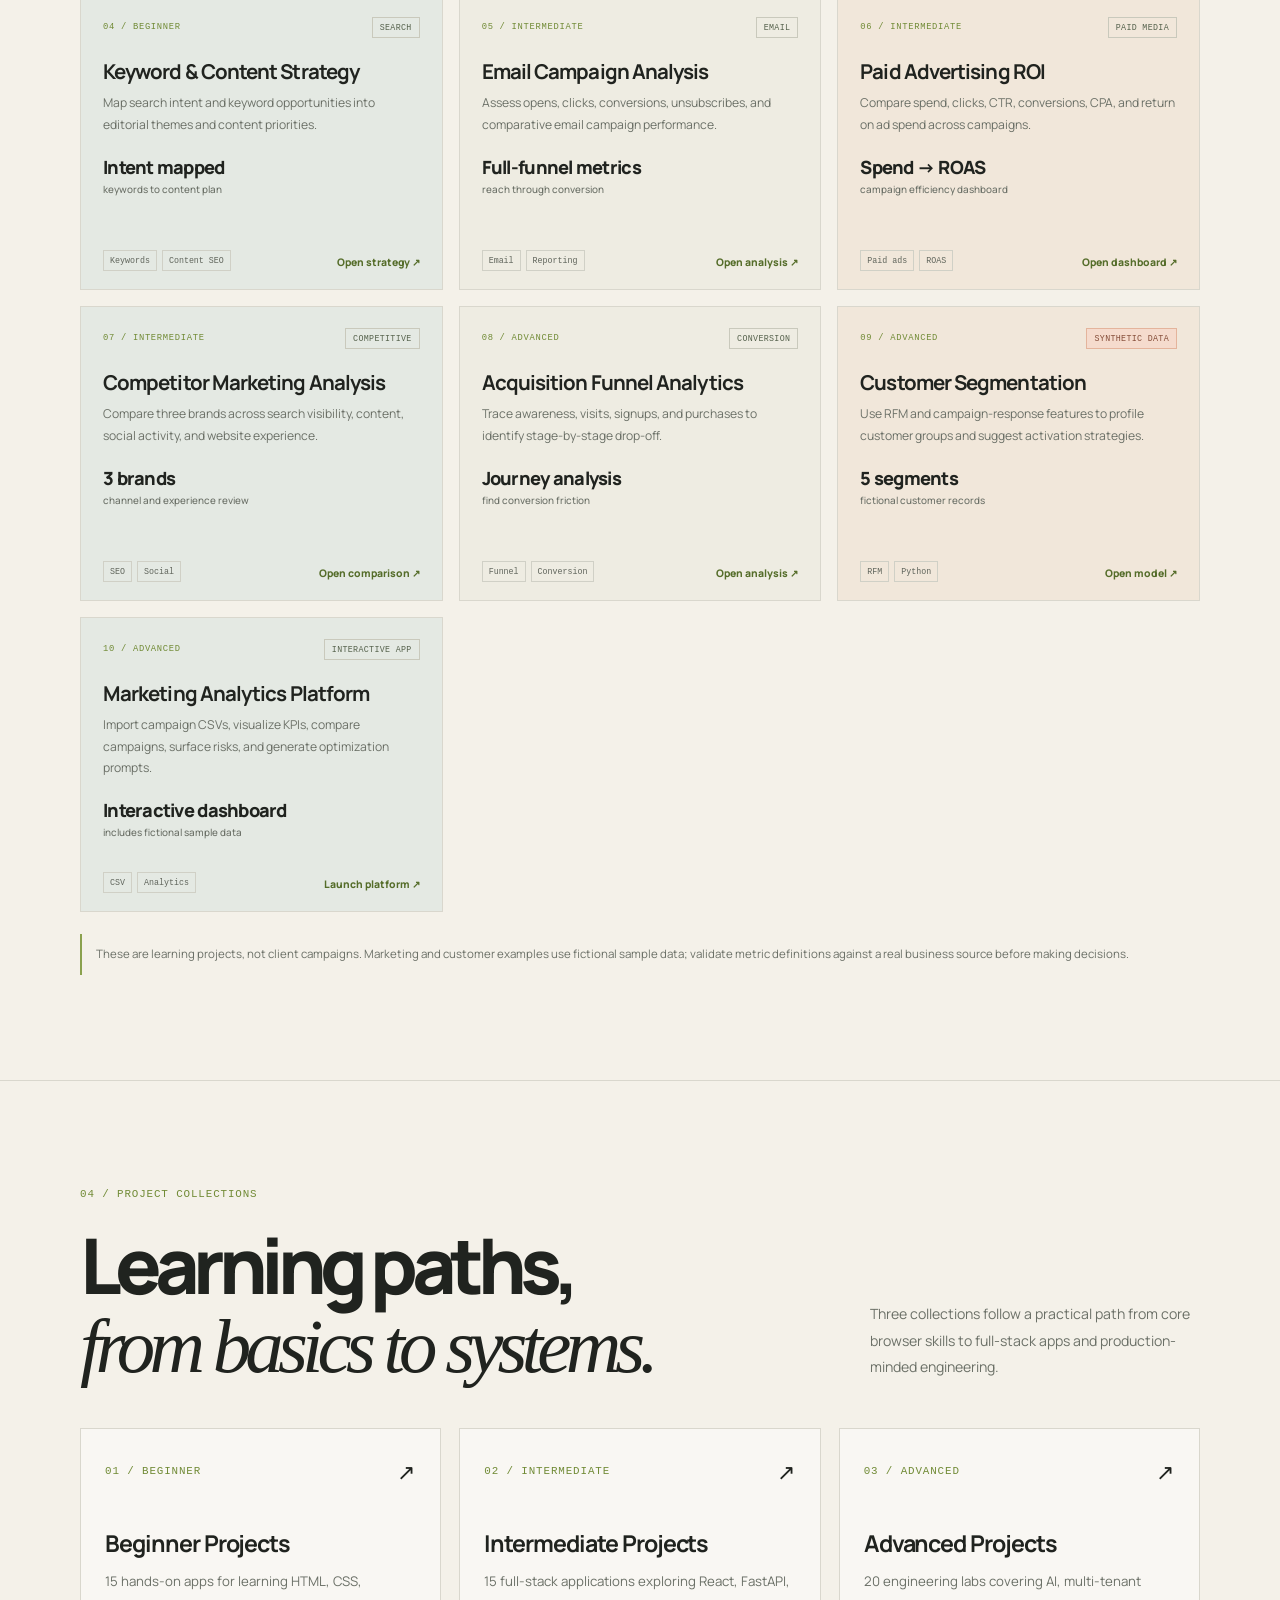
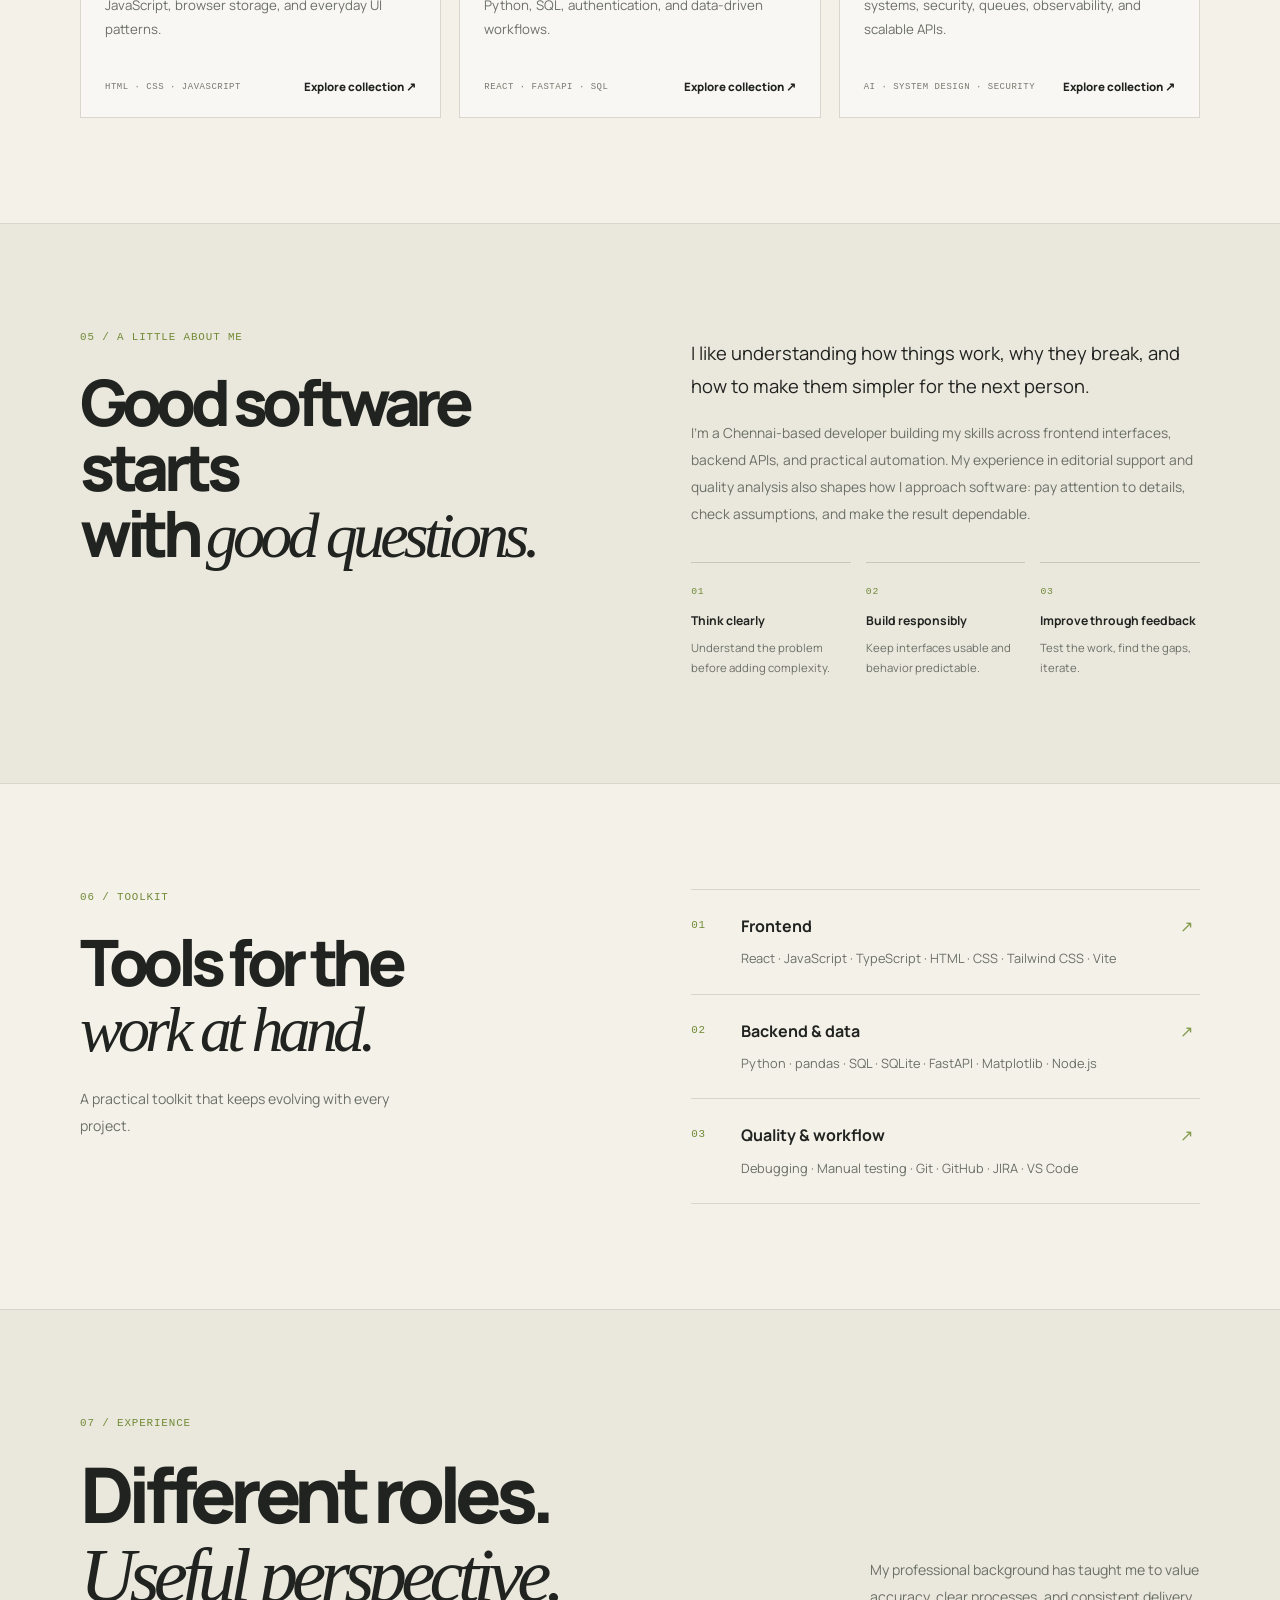
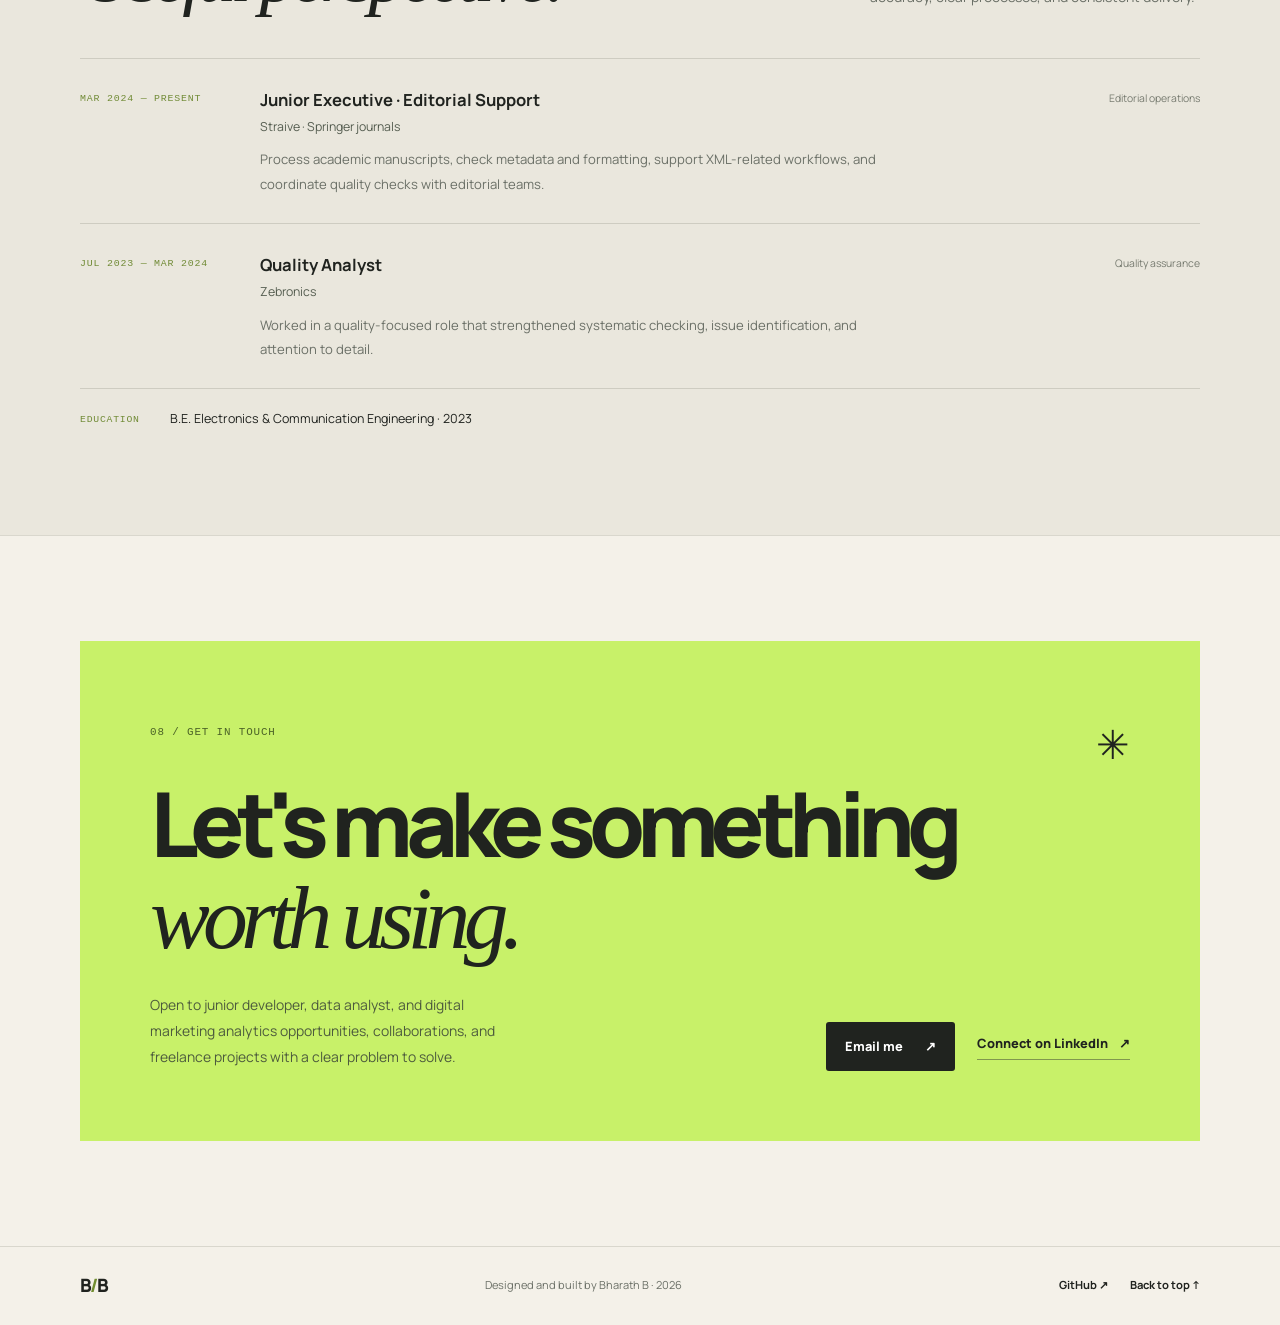
==== commit 54527315: "Add FreshPlate to selected work" ====
--- a/index.html
+++ b/index.html
@@ -93,6 +93,17 @@
             </a>
             <div class="project-info"><div class="project-meta mono"><span>04 / DESIGN UTILITY</span><span>JAVASCRIPT · WCAG 2.1</span></div><h3>Huecraft Color Studio</h3><p>A responsive color palette studio with harmony generation, swatch locking, CSS export, saved palettes, and a WCAG contrast checker.</p><div class="project-bottom"><div class="tag-row"><span>JavaScript</span><span>Accessibility</span><span>Responsive UI</span></div><a href="https://github.com/Bharathpurvath/huecraft-accessible-color-studio" target="_blank" rel="noopener noreferrer" class="arrow-link">Source code ↗</a></div></div>
           </article>
+          <article class="project-card">
+            <a class="project-visual fresh-visual" href="https://bharathpurvath.github.io/freshplate-meal-planner/" target="_blank" rel="noopener noreferrer" aria-label="Open FreshPlate meal planner">
+              <div class="fresh-preview">
+                <div class="fresh-preview-heading"><span class="mono">FRESHPLATE / KITCHEN PLAN</span><b>LOCAL FIRST</b></div>
+                <div class="fresh-preview-content"><div class="fresh-preview-copy"><small>YOUR KITCHEN / TODAY</small><strong>Good food,<br>already at home.</strong><span>4 recipe matches</span></div><div class="fresh-preview-bowl" aria-hidden="true">🥗</div></div>
+                <div class="fresh-preview-items"><span>Spinach</span><span>Chickpeas</span><span>Tomatoes</span></div>
+              </div>
+              <span class="visual-open">Open meal planner ↗</span>
+            </a>
+            <div class="project-info"><div class="project-meta mono"><span>05 / EVERYDAY WEB APP</span><span>HTML · CSS · JAVASCRIPT</span></div><h3>FreshPlate</h3><p>A kitchen companion that turns ingredients you already have into recipe ideas, weekly meal plans, and a grocery list. Your data stays in this browser.</p><div class="project-bottom"><div class="tag-row"><span>JavaScript</span><span>LocalStorage</span><span>Responsive UI</span></div><a href="https://bharathpurvath.github.io/freshplate-meal-planner/" target="_blank" rel="noopener noreferrer" class="arrow-link">Open live website ↗</a><a href="https://github.com/Bharathpurvath/freshplate-meal-planner" target="_blank" rel="noopener noreferrer" class="arrow-link">View source code ↗</a></div></div>
+          </article>
         </div>
         <div class="all-work"><span class="mono">MORE EXPERIMENTS, SMALL BUILDS & LEARNING LABS</span><a href="https://github.com/Bharathpurvath" target="_blank" rel="noopener noreferrer" class="underlined-link">Browse GitHub <span aria-hidden="true">↗</span></a></div>
       </div>
--- a/style.css
+++ b/style.css
@@ -21,3 +21,14 @@
 .data-grid{display:grid;grid-template-columns:repeat(3,minmax(0,1fr));gap:16px}.data-card{min-width:0;min-height:295px;padding:21px 22px 18px;border:1px solid var(--line);background:#eeece2;display:flex;flex-direction:column;transition:transform .2s,border-color .2s}.data-card:hover{transform:translateY(-4px);border-color:#9aa57b}.data-card.data-warm{background:#f1e7da}.data-card.data-cool{background:#e4e9e3}.data-card-top{display:flex;justify-content:space-between;align-items:center;gap:8px}.data-card-top .mono{font-size:.55rem;color:#718b36}.data-kind{font: .52rem var(--mono);letter-spacing:.04em;padding:5px 7px;border:1px solid #c9c9bc;color:#56624d;white-space:nowrap}.data-kind.synthetic{background:#f5dbcd;border-color:#e4b49c;color:#854d39}.data-card h3{font-size:1.28rem;line-height:1.2;letter-spacing:-.045em;margin:21px 0 9px}.data-card>p{font-size:.76rem;line-height:1.75;color:var(--muted);margin:0}.data-stat{margin-top:17px;font-size:1.14rem;font-weight:800;letter-spacing:-.04em}.data-stat span{display:block;font-size:.62rem;line-height:1.5;font-weight:500;letter-spacing:0;color:var(--muted)}.data-card-bottom{display:flex;align-items:end;justify-content:space-between;gap:8px;margin-top:auto;padding-top:16px}.data-tags{display:flex;flex-wrap:wrap;gap:5px}.data-tags span{font: .52rem var(--mono);padding:5px 6px;border:1px solid #d0d0c6;color:#60655c}.data-card-bottom>a{font-size:.65rem;font-weight:800;white-space:nowrap;color:#556d2a}.data-card-bottom>a:hover{color:#262b20}.data-note{margin:22px 0 0;border-left:2px solid #8aa14e;padding:10px 14px;color:var(--muted);font-size:.72rem;line-height:1.8}
 @media(max-width:980px){.data-grid{grid-template-columns:repeat(2,minmax(0,1fr))}}
 @media(max-width:540px){.data-grid{grid-template-columns:1fr}.data-card{min-height:270px}}
+
+.palette-visual{background:#e4e0d6}
+.palette-mockup{width:100%;max-width:390px;padding:19px 20px 15px;background:#19181e;border:1px solid #35323f;box-shadow:0 18px 45px #342b4a25;transform:rotate(-1deg);color:#f4f1fa}
+.palette-preview-top{display:flex;justify-content:space-between;align-items:center;padding-bottom:11px;border-bottom:1px solid #34323a;color:#aaa6b5;font:8px var(--mono);letter-spacing:.8px}
+.palette-preview-top b{color:#bdff72;font-size:16px}
+.palette-preview-title{margin:17px 0 14px;font:700 25px/1.06 var(--display);letter-spacing:-1.2px}
+.palette-preview-swatches{display:flex;gap:5px}
+.palette-preview-swatches i{height:43px;flex:1;border-radius:3px}
+.palette-color-1{background:#1c1a22}.palette-color-2{background:#f2eff8}.palette-color-3{background:#9b8cff}.palette-color-4{background:#bdff72}.palette-color-5{background:#ff937c}
+.palette-preview-bottom{display:flex;justify-content:space-between;margin-top:13px;color:#888490;font:7px var(--mono);letter-spacing:.7px}
+.palette-preview-bottom b{color:#bdff72;font-weight:500}
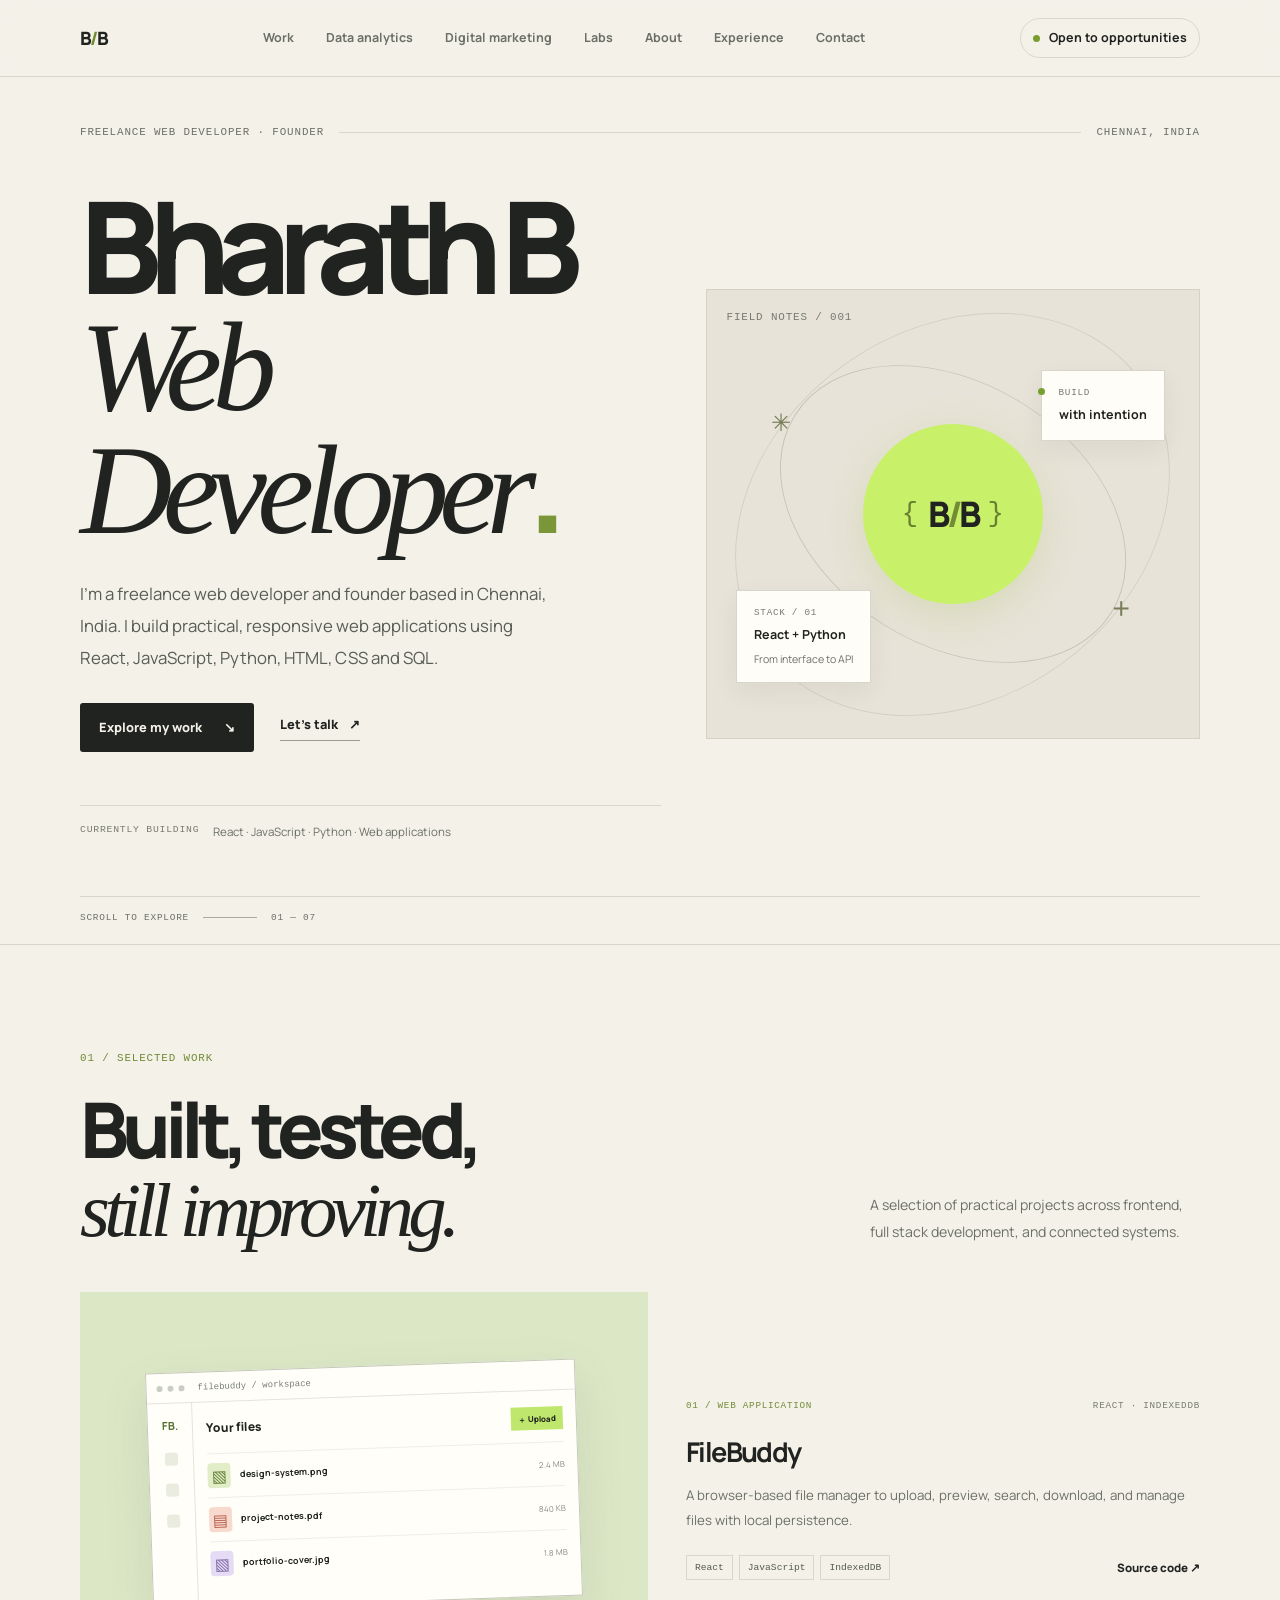
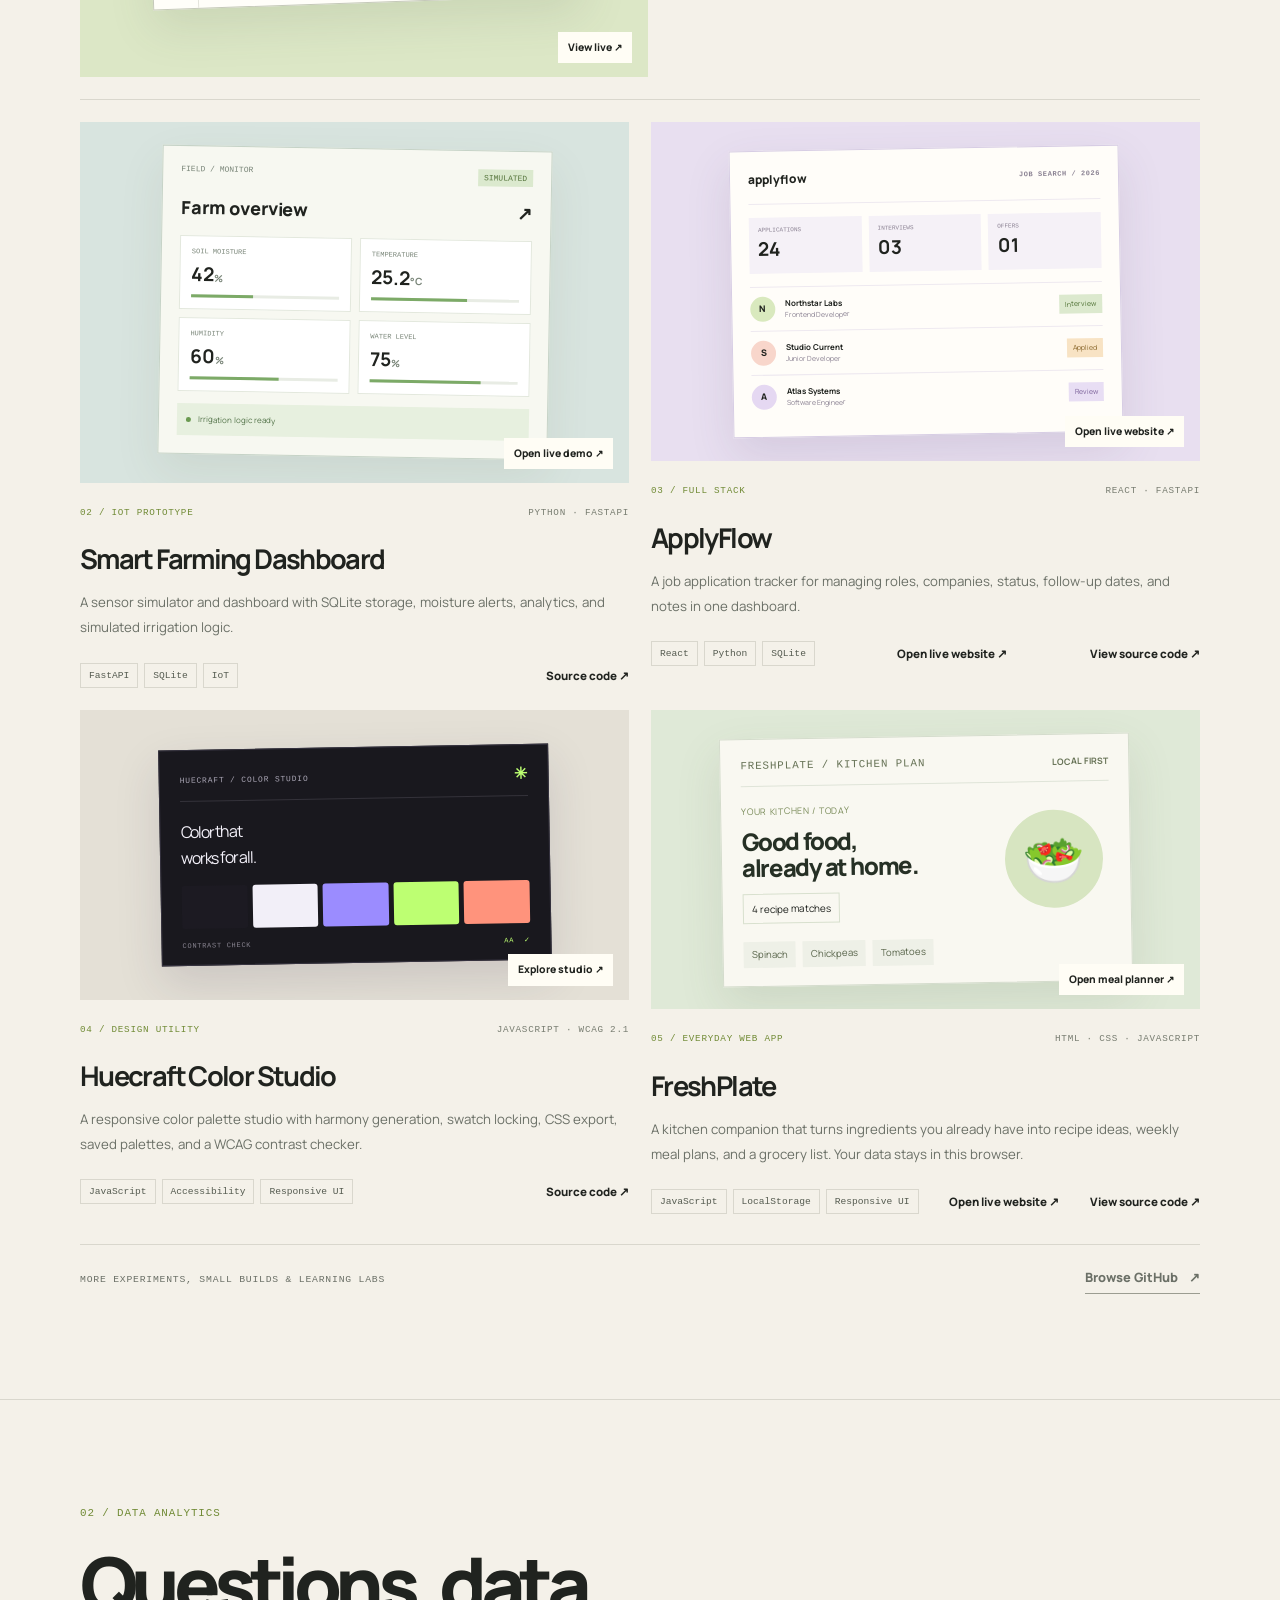
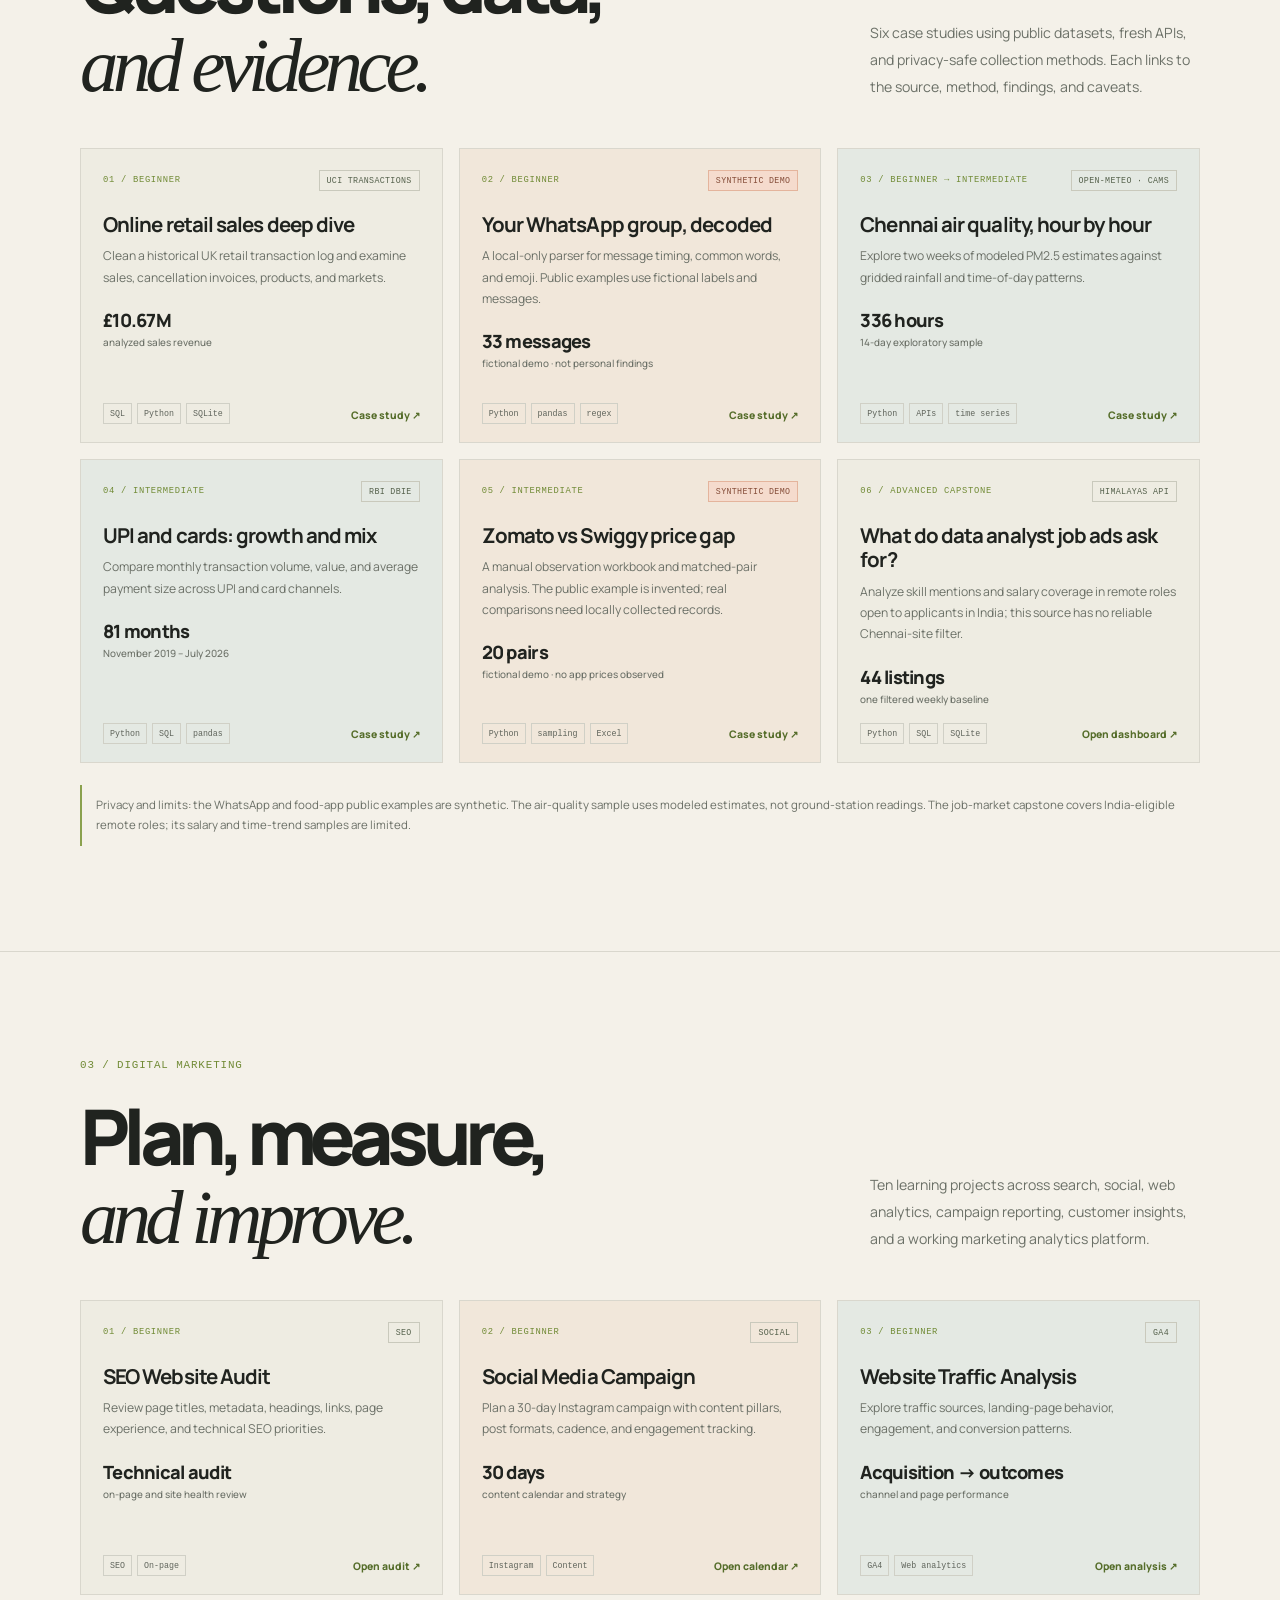
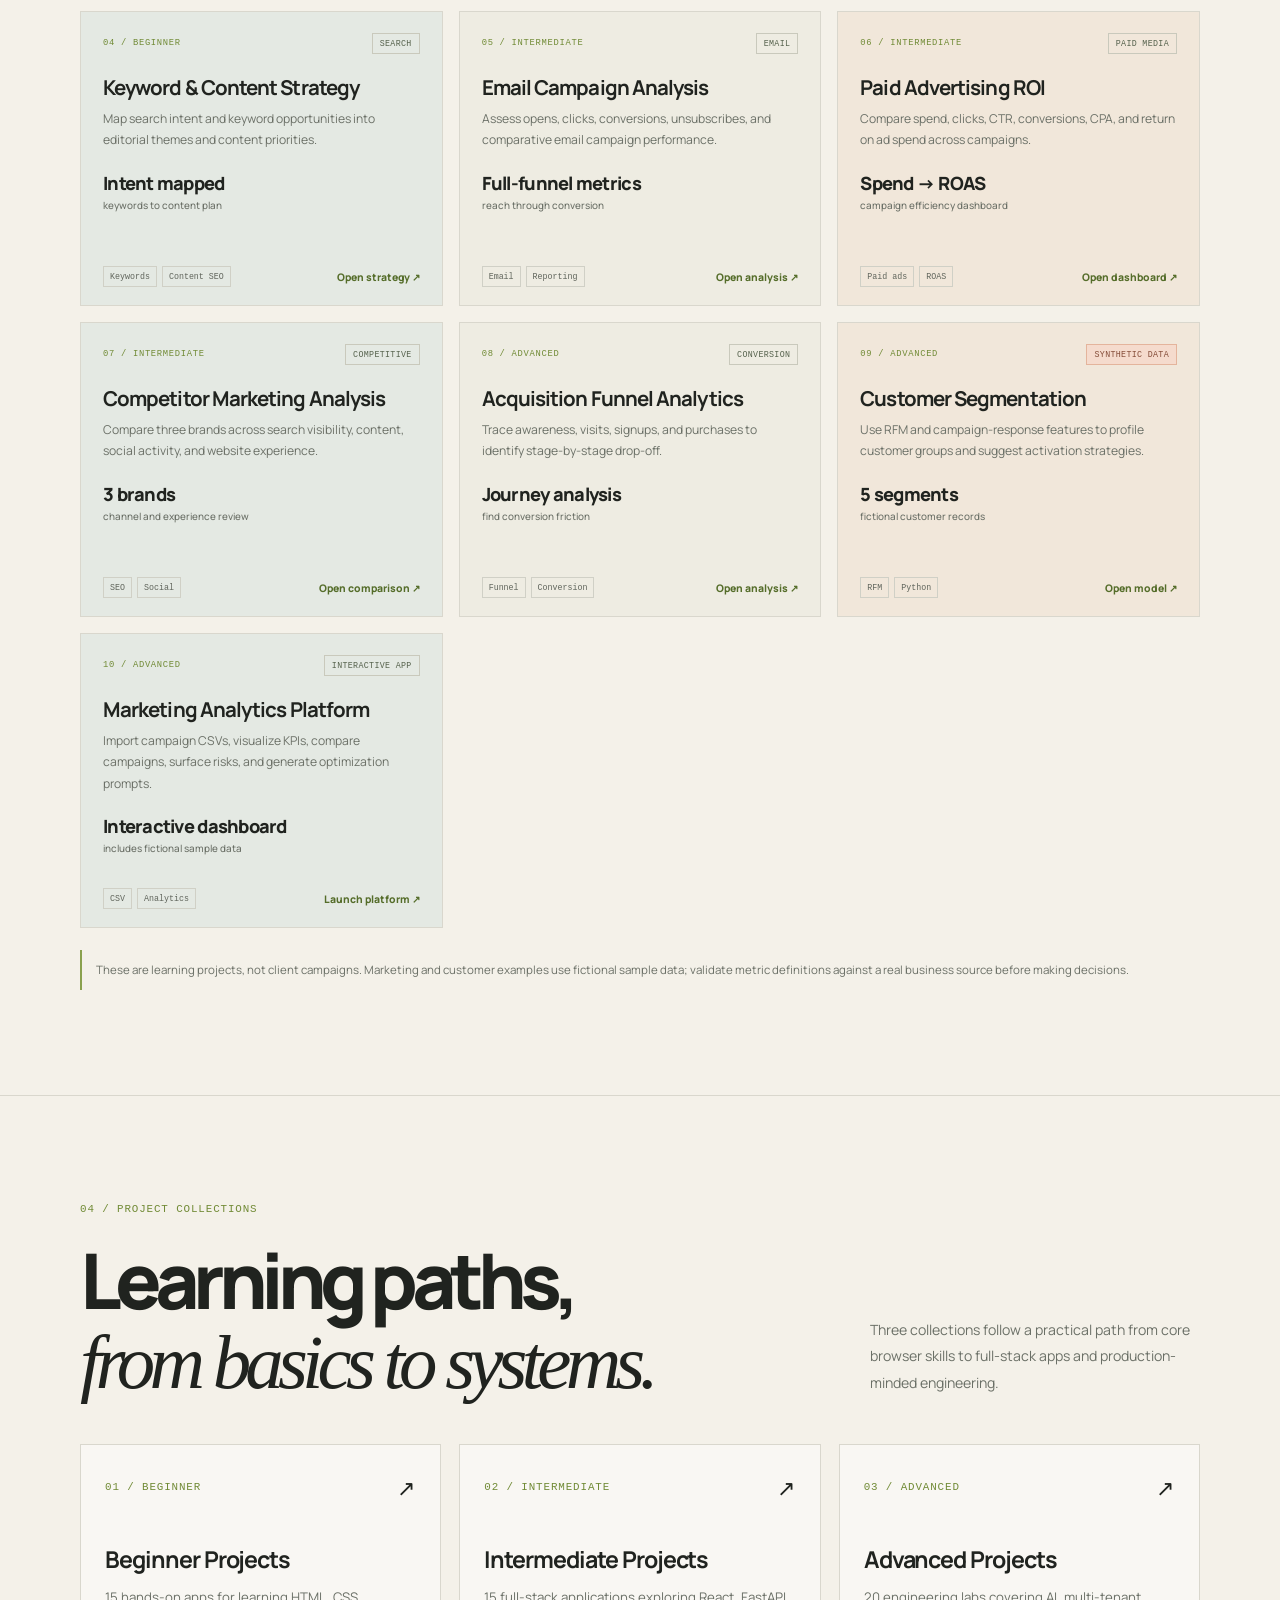
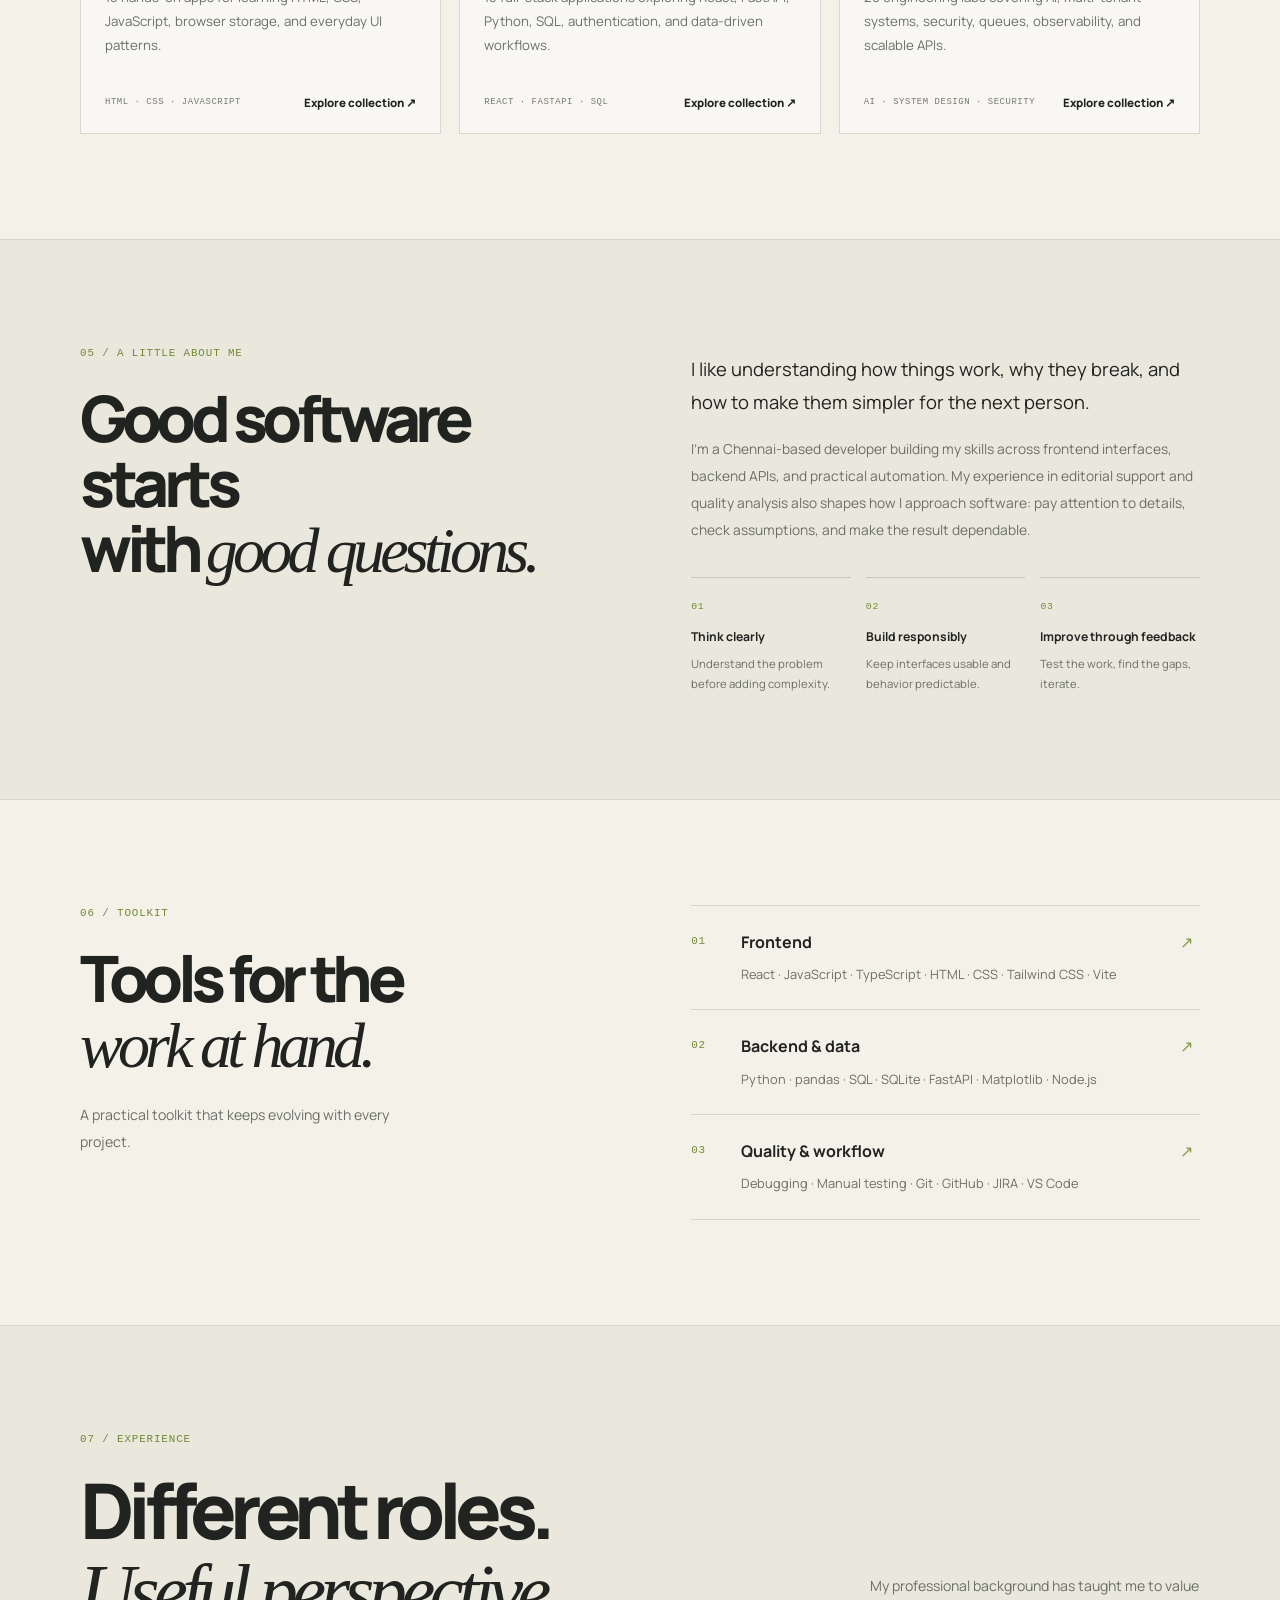
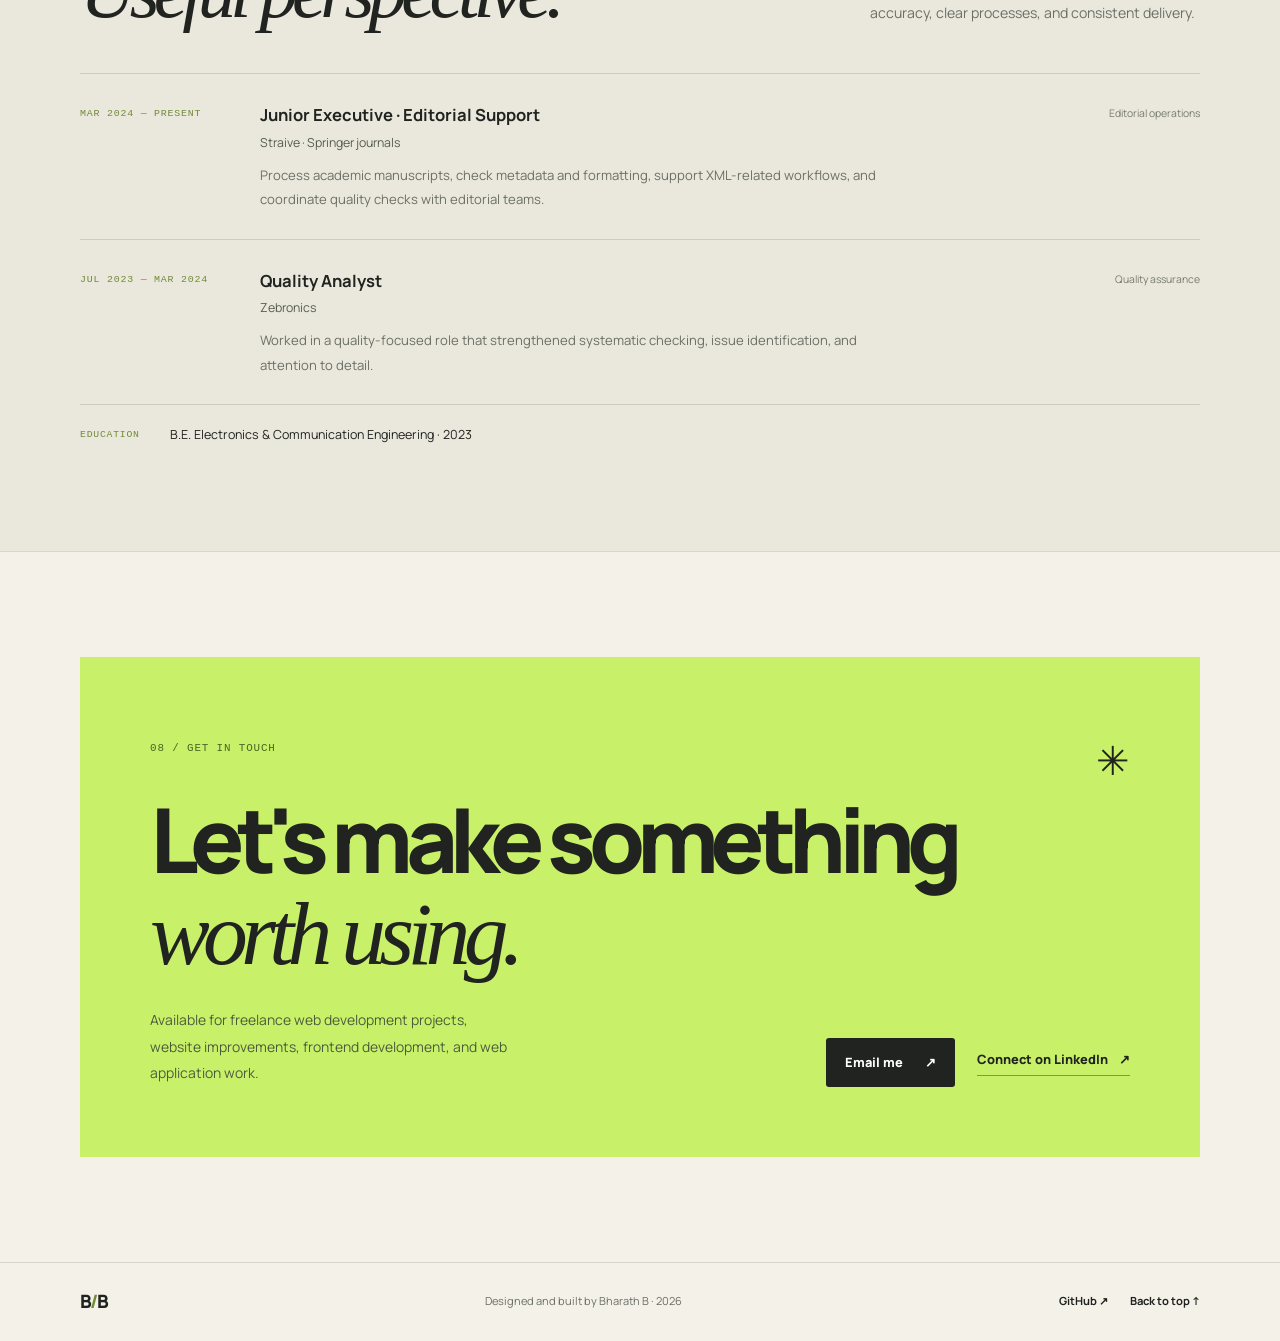
==== commit 93ad268c: "Improve homepage SEO and clarify professional identity" ====
--- a/index.html
+++ b/index.html
@@ -4,15 +4,46 @@
   <meta charset="utf-8">
   <meta name="viewport" content="width=device-width, initial-scale=1">
   <meta name="theme-color" content="#f4f1e9">
-  <meta name="description" content="Bharath B builds practical web applications and explores real-world questions through data analytics and digital marketing projects.">
-  <meta property="og:title" content="Bharath B — Developer, Data Analytics & Digital Marketing Portfolio">
-  <meta property="og:description" content="Selected development work, data analytics and digital marketing case studies, technical skills, and professional background of Bharath B.">
+  <meta name="description" content="Bharath B is a freelance web developer and founder based in Chennai, India. Explore his work in React, JavaScript, Python, HTML, CSS, SQL and web application development.">
+  <meta name="author" content="Bharath B">
+  <meta name="robots" content="index,follow,max-image-preview:large">
+  <link rel="canonical" href="https://bharathpurvath.github.io/bharath-portfolio/">
+  <meta property="og:locale" content="en_IN">
   <meta property="og:type" content="website">
-  <title>Bharath B — Developer, Data Analytics & Digital Marketing Portfolio</title>
+  <meta property="og:site_name" content="Bharath B">
+  <meta property="og:url" content="https://bharathpurvath.github.io/bharath-portfolio/">
+  <meta property="og:title" content="Bharath B | Freelance Web Developer in Chennai">
+  <meta property="og:description" content="Portfolio of Bharath B, a Chennai-based freelance web developer and founder building web applications with React, JavaScript and Python.">
+  <meta name="twitter:card" content="summary">
+  <meta name="twitter:title" content="Bharath B | Freelance Web Developer in Chennai">
+  <meta name="twitter:description" content="Explore the web development portfolio, projects and professional profile of Bharath B in Chennai, India.">
+  <title>Bharath B | Freelance Web Developer in Chennai, India</title>
   <link rel="preconnect" href="https://fonts.googleapis.com">
   <link rel="preconnect" href="https://fonts.gstatic.com" crossorigin>
   <link href="https://fonts.googleapis.com/css2?family=DM+Mono:wght@400;500&family=Manrope:wght@400;500;600;700;800&display=swap" rel="stylesheet">
   <link rel="stylesheet" href="style.css">
+  <script type="application/ld+json">
+  {
+    "@context": "https://schema.org",
+    "@type": "Person",
+    "@id": "https://bharathpurvath.github.io/bharath-portfolio/about.html#person",
+    "name": "Bharath B",
+    "url": "https://bharathpurvath.github.io/bharath-portfolio/",
+    "jobTitle": "Freelance Web Developer and Founder",
+    "description": "Bharath B is a freelance web developer and founder based in Chennai, Tamil Nadu, India, building web applications with React, JavaScript, Python, HTML, CSS and SQL.",
+    "address": {
+      "@type": "PostalAddress",
+      "addressLocality": "Chennai",
+      "addressRegion": "Tamil Nadu",
+      "addressCountry": "IN"
+    },
+    "knowsAbout": ["React", "JavaScript", "Python", "HTML", "CSS", "SQL", "Web application development"],
+    "sameAs": [
+      "https://github.com/Bharathpurvath",
+      "https://linkedin.com/in/bharath-b-3a0bb9207"
+    ]
+  }
+  </script>
   <script src="script.js" defer></script>
 </head>
 <body>
@@ -22,7 +53,7 @@
       <a class="wordmark" href="#home" aria-label="Bharath home">B<span>/</span>B</a>
       <button class="menu-toggle" type="button" aria-expanded="false" aria-controls="main-nav">Menu <span aria-hidden="true">+</span></button>
       <nav class="main-nav" id="main-nav" aria-label="Main navigation">
-        <a href="#work">Work</a><a href="#data-work">Data analytics</a><a href="#marketing-work">Digital marketing</a><a href="#collections">Labs</a><a href="#about">About</a><a href="#experience">Experience</a><a href="#contact">Contact</a>
+        <a href="#work">Work</a><a href="#data-work">Data analytics</a><a href="#marketing-work">Digital marketing</a><a href="#collections">Labs</a><a href="about.html">About</a><a href="#experience">Experience</a><a href="#contact">Contact</a>
       </nav>
       <a class="availability" href="mailto:Bharath.dev040402@gmail.com"><span></span> Open to opportunities</a>
     </div>
@@ -30,16 +61,16 @@
 
   <main id="main">
     <section class="hero page-wrap" id="home">
-      <div class="hero-kicker"><span class="mono">DEVELOPMENT · DATA · DIGITAL MARKETING</span><span class="kicker-line"></span><span class="mono">CHENNAI, INDIA</span></div>
+      <div class="hero-kicker"><span class="mono">FREELANCE WEB DEVELOPER · FOUNDER</span><span class="kicker-line"></span><span class="mono">CHENNAI, INDIA</span></div>
       <div class="hero-grid">
         <div class="hero-copy">
-          <h1>Ideas into<br><span class="serif-accent">useful</span> things<span class="period">.</span></h1>
-          <p class="hero-intro">I'm Bharath, a Chennai-based developer who enjoys building practical web apps and using analytics to explore questions across data and digital marketing.</p>
+          <h1>Bharath B<br><span class="serif-accent">Web Developer</span><span class="period">.</span></h1>
+          <p class="hero-intro">I’m a freelance web developer and founder based in Chennai, India. I build practical, responsive web applications using React, JavaScript, Python, HTML, CSS and SQL.</p>
           <div class="hero-actions">
             <a class="button button-dark" href="#work">Explore my work <span aria-hidden="true">↘</span></a>
             <a class="underlined-link" href="mailto:Bharath.dev040402@gmail.com">Let's talk <span aria-hidden="true">↗</span></a>
           </div>
-          <div class="hero-footnote"><span class="mono">CURRENTLY BUILDING</span><span>Web apps · Python APIs · Data analysis</span></div>
+          <div class="hero-footnote"><span class="mono">CURRENTLY BUILDING</span><span>React · JavaScript · Python · Web applications</span></div>
         </div>
         <div class="hero-visual" aria-label="Abstract illustration of a developer workspace">
           <div class="visual-label mono">FIELD NOTES / 001</div>
@@ -208,7 +239,7 @@
     </section>
 
     <section class="contact-section section-pad" id="contact">
-      <div class="page-wrap contact-box"><div class="contact-top"><p class="section-index mono">08 / GET IN TOUCH</p><span class="contact-star" aria-hidden="true">✳</span></div><h2>Let's make something<br><span class="serif-accent">worth using.</span></h2><div class="contact-bottom"><p>Open to junior developer, data analyst, and digital marketing analytics opportunities, collaborations, and freelance projects with a clear problem to solve.</p><div class="contact-actions"><a class="button button-dark" href="mailto:Bharath.dev040402@gmail.com">Email me <span aria-hidden="true">↗</span></a><a class="underlined-link" href="https://linkedin.com/in/bharath-b-3a0bb9207" target="_blank" rel="noopener noreferrer">Connect on LinkedIn <span aria-hidden="true">↗</span></a></div></div></div>
+      <div class="page-wrap contact-box"><div class="contact-top"><p class="section-index mono">08 / GET IN TOUCH</p><span class="contact-star" aria-hidden="true">✳</span></div><h2>Let's make something<br><span class="serif-accent">worth using.</span></h2><div class="contact-bottom"><p>Available for freelance web development projects, website improvements, frontend development, and web application work.</p><div class="contact-actions"><a class="button button-dark" href="mailto:Bharath.dev040402@gmail.com">Email me <span aria-hidden="true">↗</span></a><a class="underlined-link" href="https://linkedin.com/in/bharath-b-3a0bb9207" target="_blank" rel="noopener noreferrer">Connect on LinkedIn <span aria-hidden="true">↗</span></a></div></div></div>
     </section>
   </main>
   <footer class="site-footer"><div class="page-wrap footer-inner"><a class="wordmark" href="#home">B<span>/</span>B</a><p>Designed and built by Bharath B · <span id="year">2026</span></p><div><a href="https://github.com/Bharathpurvath" target="_blank" rel="noopener noreferrer">GitHub ↗</a><a href="#home">Back to top ↑</a></div></div></footer>
--- a/style.css
+++ b/style.css
@@ -32,3 +32,16 @@
 .palette-color-1{background:#1c1a22}.palette-color-2{background:#f2eff8}.palette-color-3{background:#9b8cff}.palette-color-4{background:#bdff72}.palette-color-5{background:#ff937c}
 .palette-preview-bottom{display:flex;justify-content:space-between;margin-top:13px;color:#888490;font:7px var(--mono);letter-spacing:.7px}
 .palette-preview-bottom b{color:#bdff72;font-weight:500}
+
+.fresh-visual{background:#dfe9d7}
+.fresh-preview{width:100%;max-width:410px;padding:18px 20px;background:#f9f8f1;border:1px solid #d4dccc;box-shadow:0 18px 45px #52604420;transform:rotate(-1deg)}
+.fresh-preview-heading{display:flex;justify-content:space-between;align-items:center;gap:8px;padding-bottom:10px;border-bottom:1px solid #dfe4d8;color:#667255;font-size:.55rem}
+.fresh-preview-heading b{font-size:.55rem}
+.fresh-preview-content{display:grid;grid-template-columns:1fr 105px;align-items:center;min-height:155px;gap:12px}
+.fresh-preview-copy small{display:block;color:#7a8b59;font-size:.56rem;letter-spacing:.08em}
+.fresh-preview-copy strong{display:block;margin-top:10px;font:800 1.5rem/1.05 var(--sans);letter-spacing:-.06em;color:#263025}
+.fresh-preview-copy span{display:inline-block;margin-top:14px;border:1px solid #d8e0ce;padding:6px 8px;font-size:.62rem}
+.fresh-preview-bowl{display:grid;place-items:center;width:98px;height:98px;border-radius:50%;background:#d7e5c1;font-size:3.1rem}
+.fresh-preview-items{display:flex;gap:7px;flex-wrap:wrap}
+.fresh-preview-items span{background:#eef0e7;padding:5px 8px;color:#58644a;font-size:.6rem}
+@media(max-width:600px){.fresh-preview{padding:14px 12px}.fresh-preview-content{grid-template-columns:1fr 82px;min-height:135px;gap:8px}.fresh-preview-bowl{width:76px;height:76px;font-size:2.4rem}.fresh-preview-copy strong{font-size:1.2rem}.fresh-preview-items{gap:5px}.fresh-preview-items span{font-size:.52rem}}
